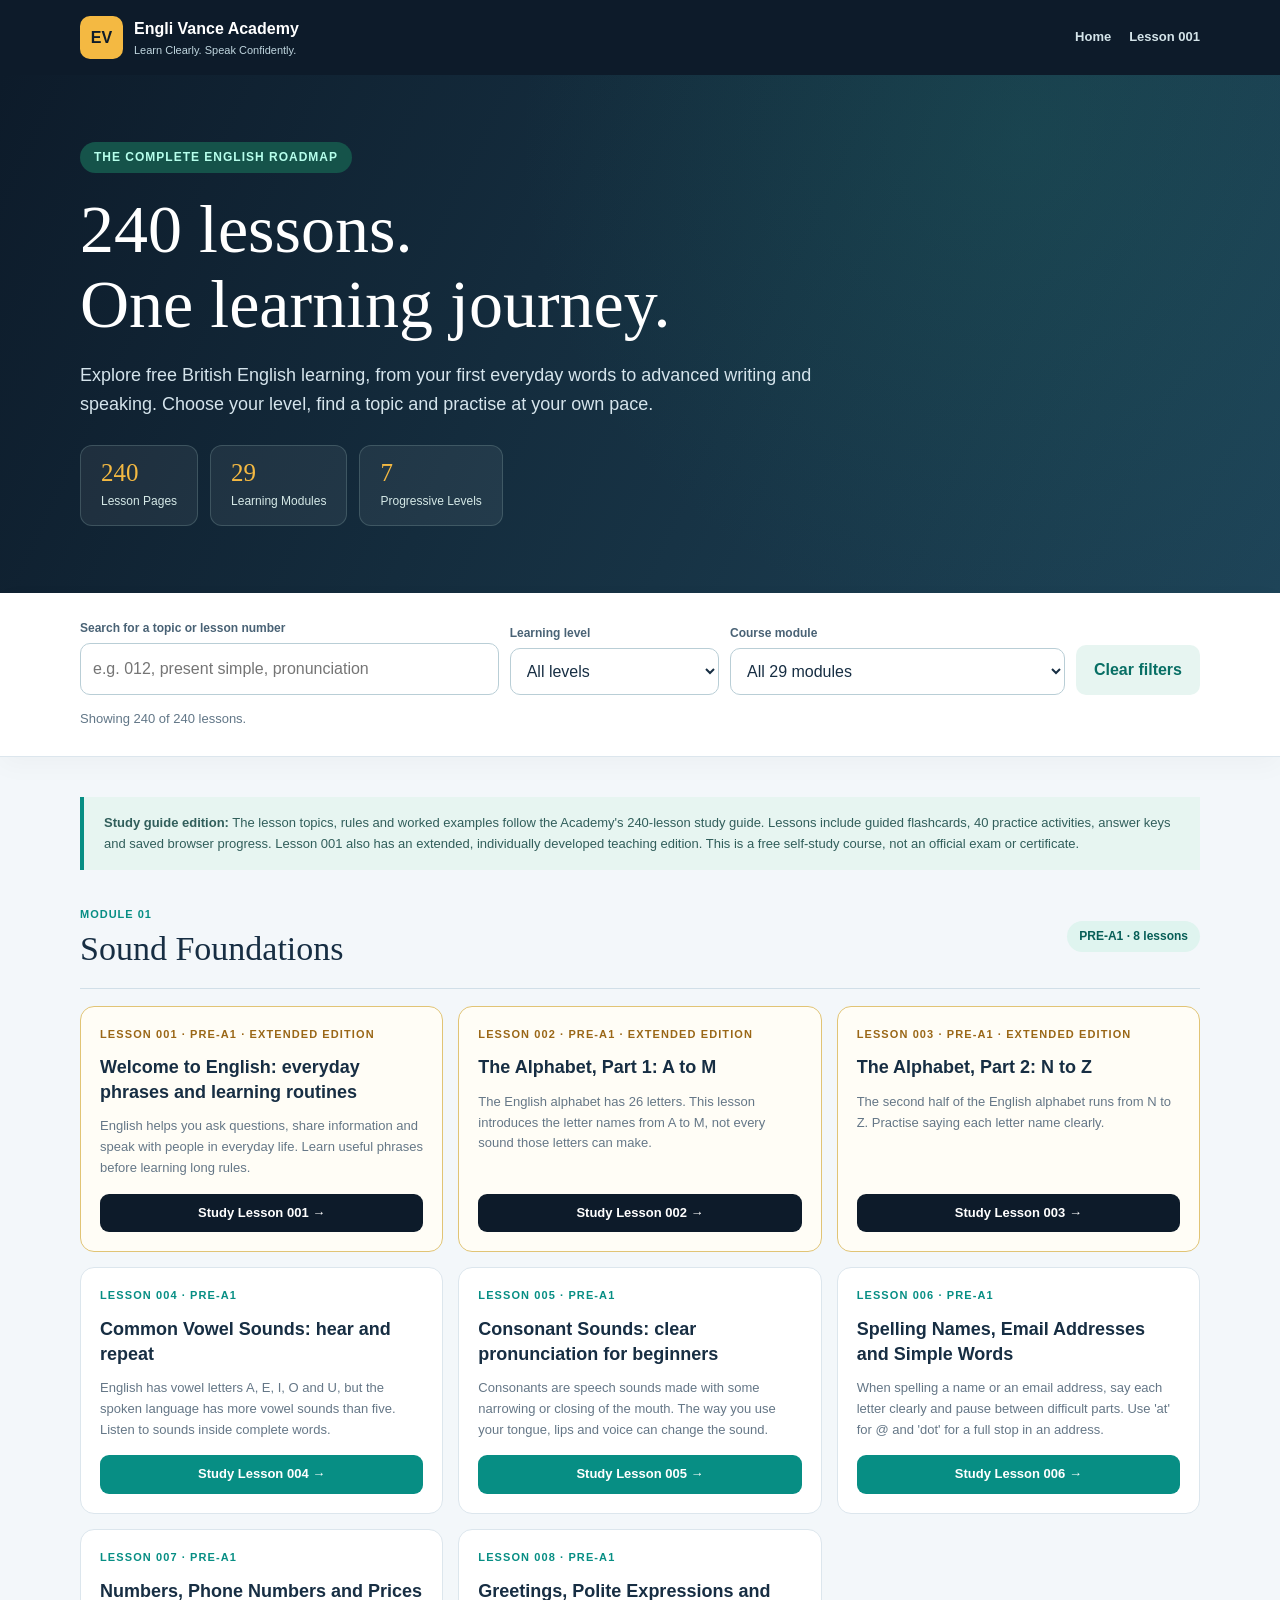
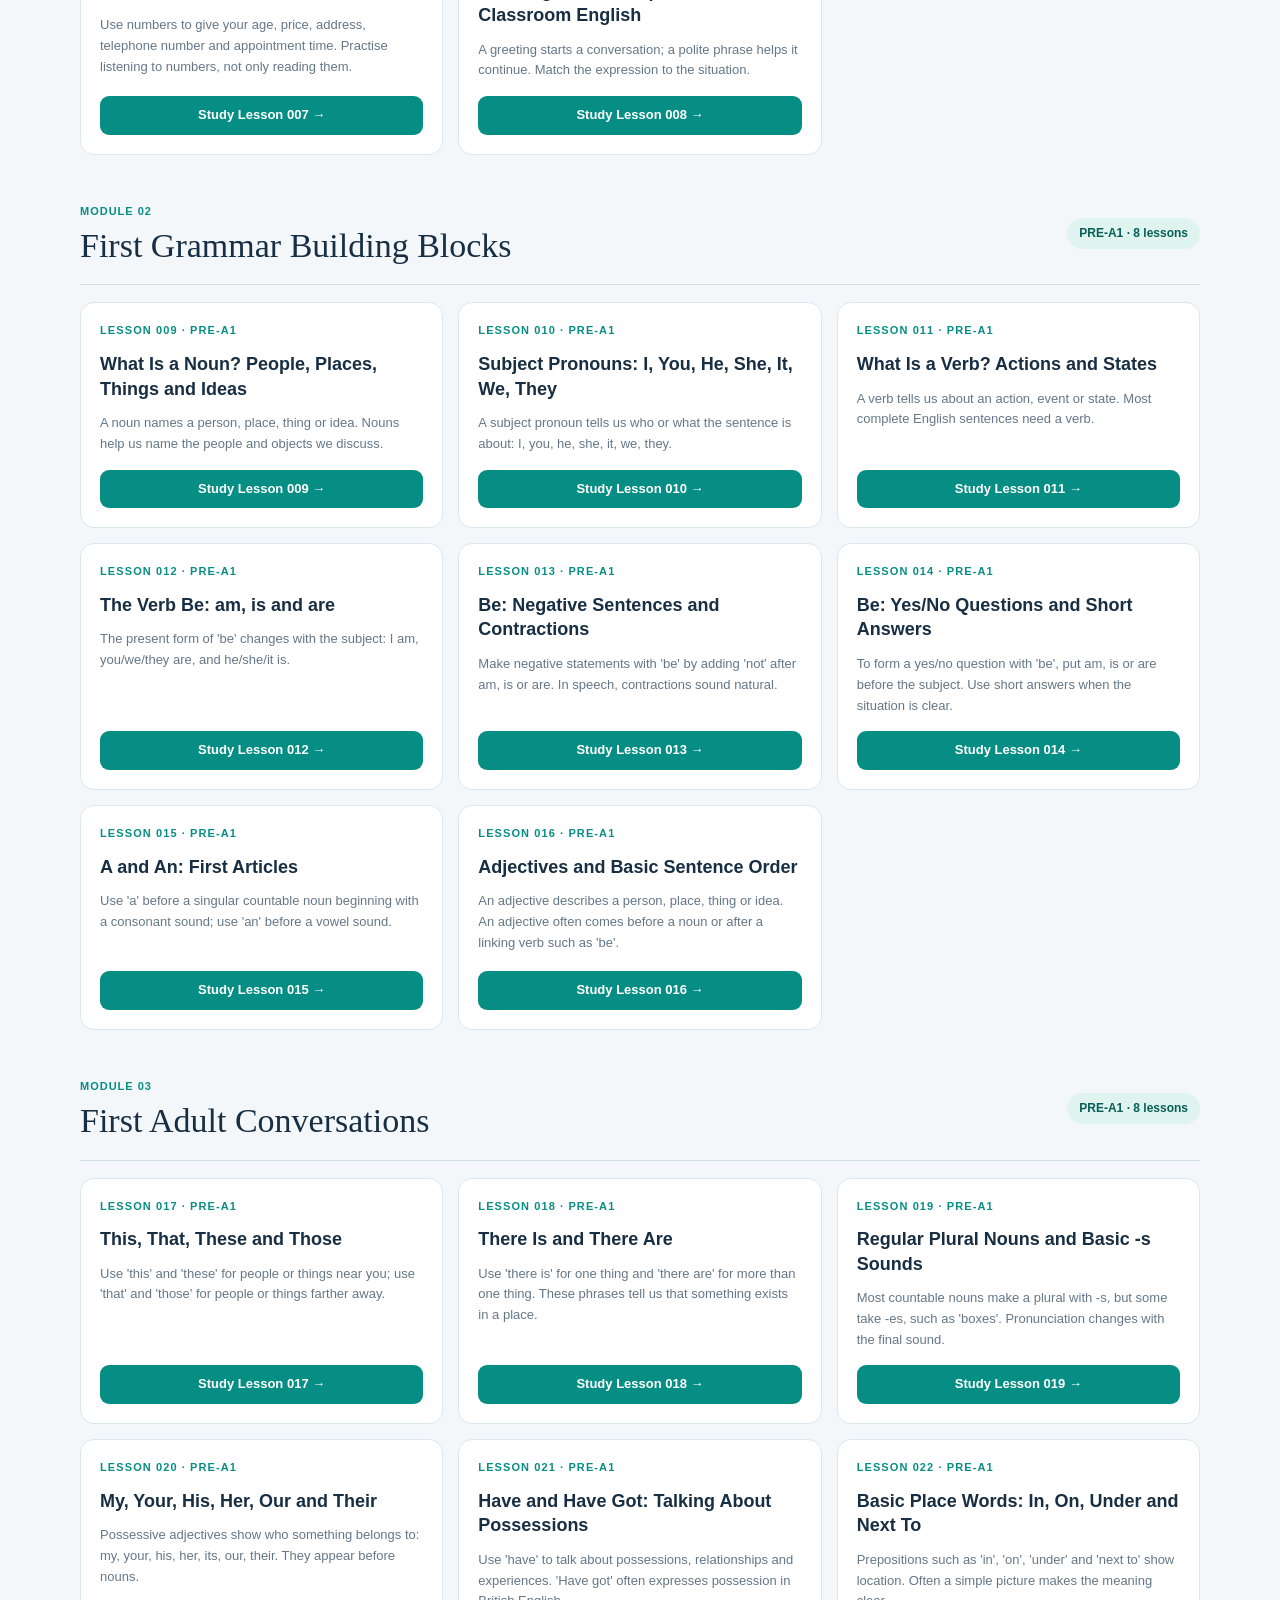
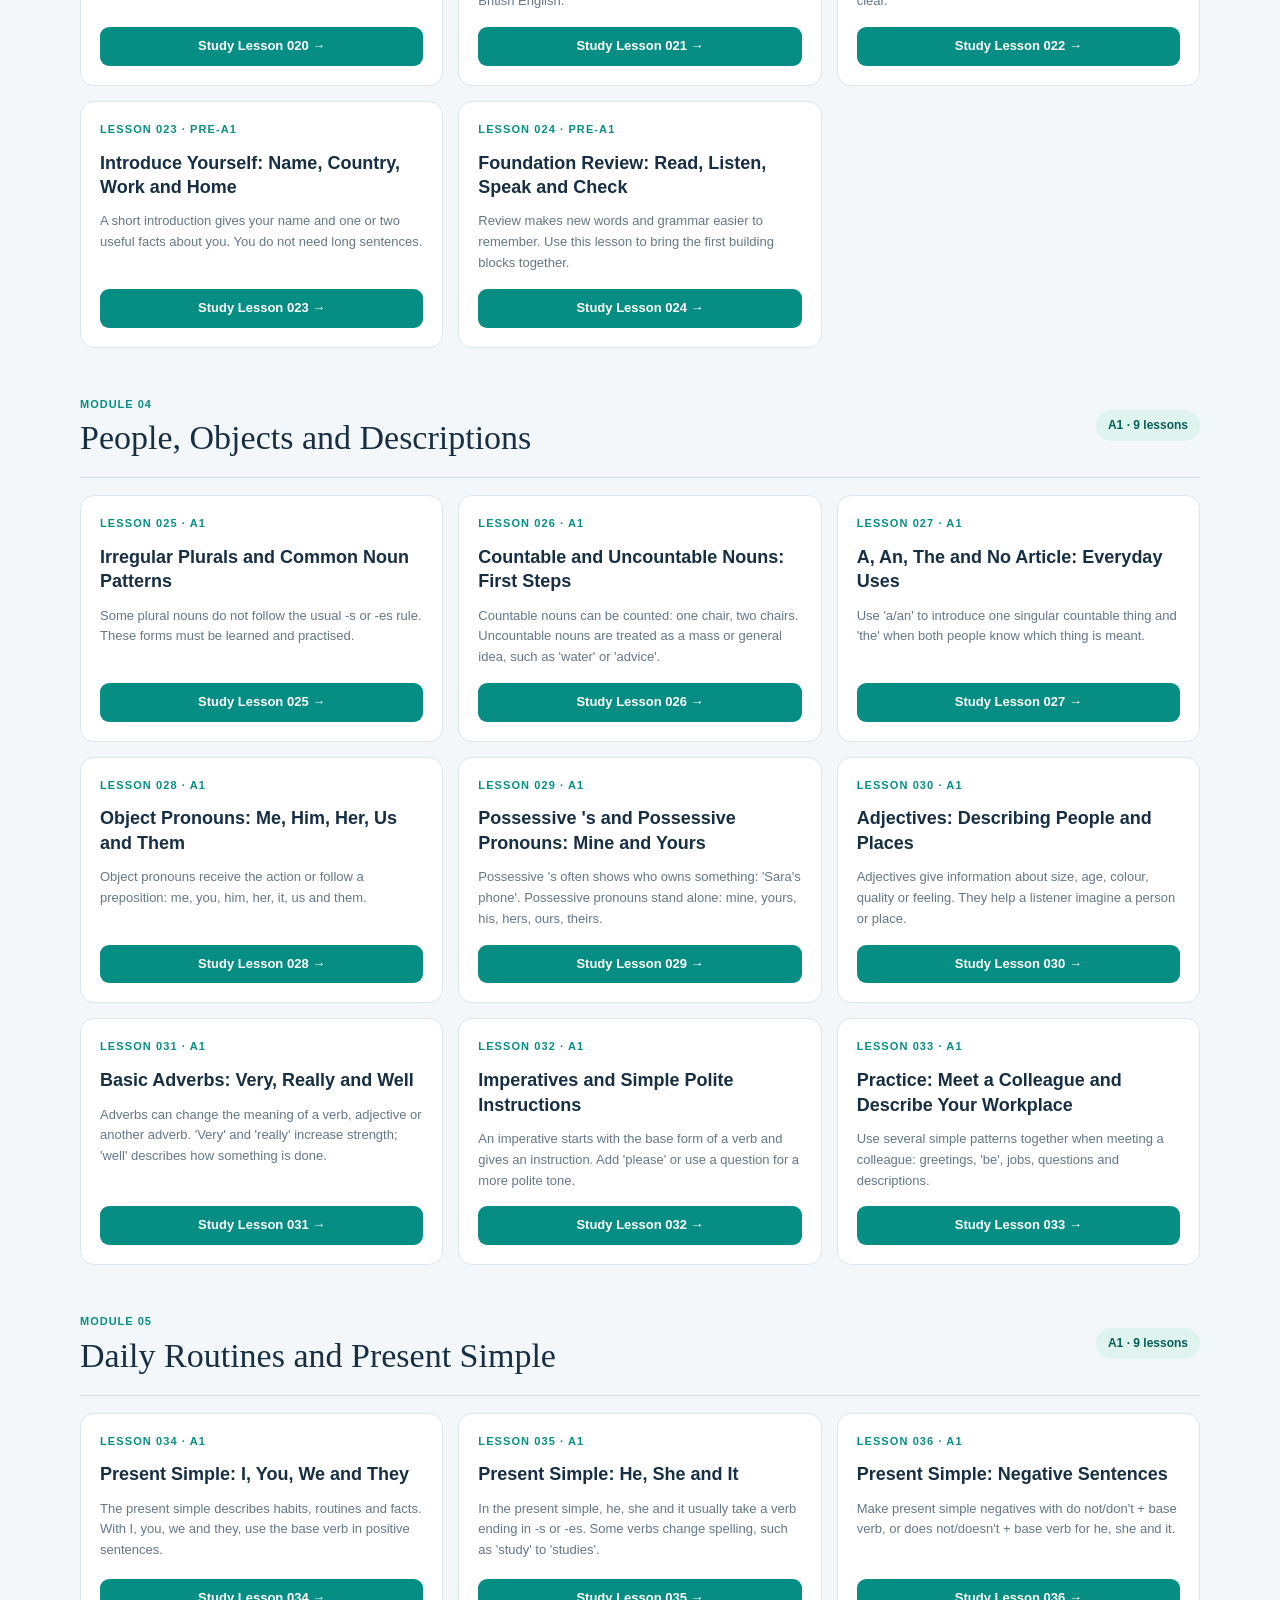
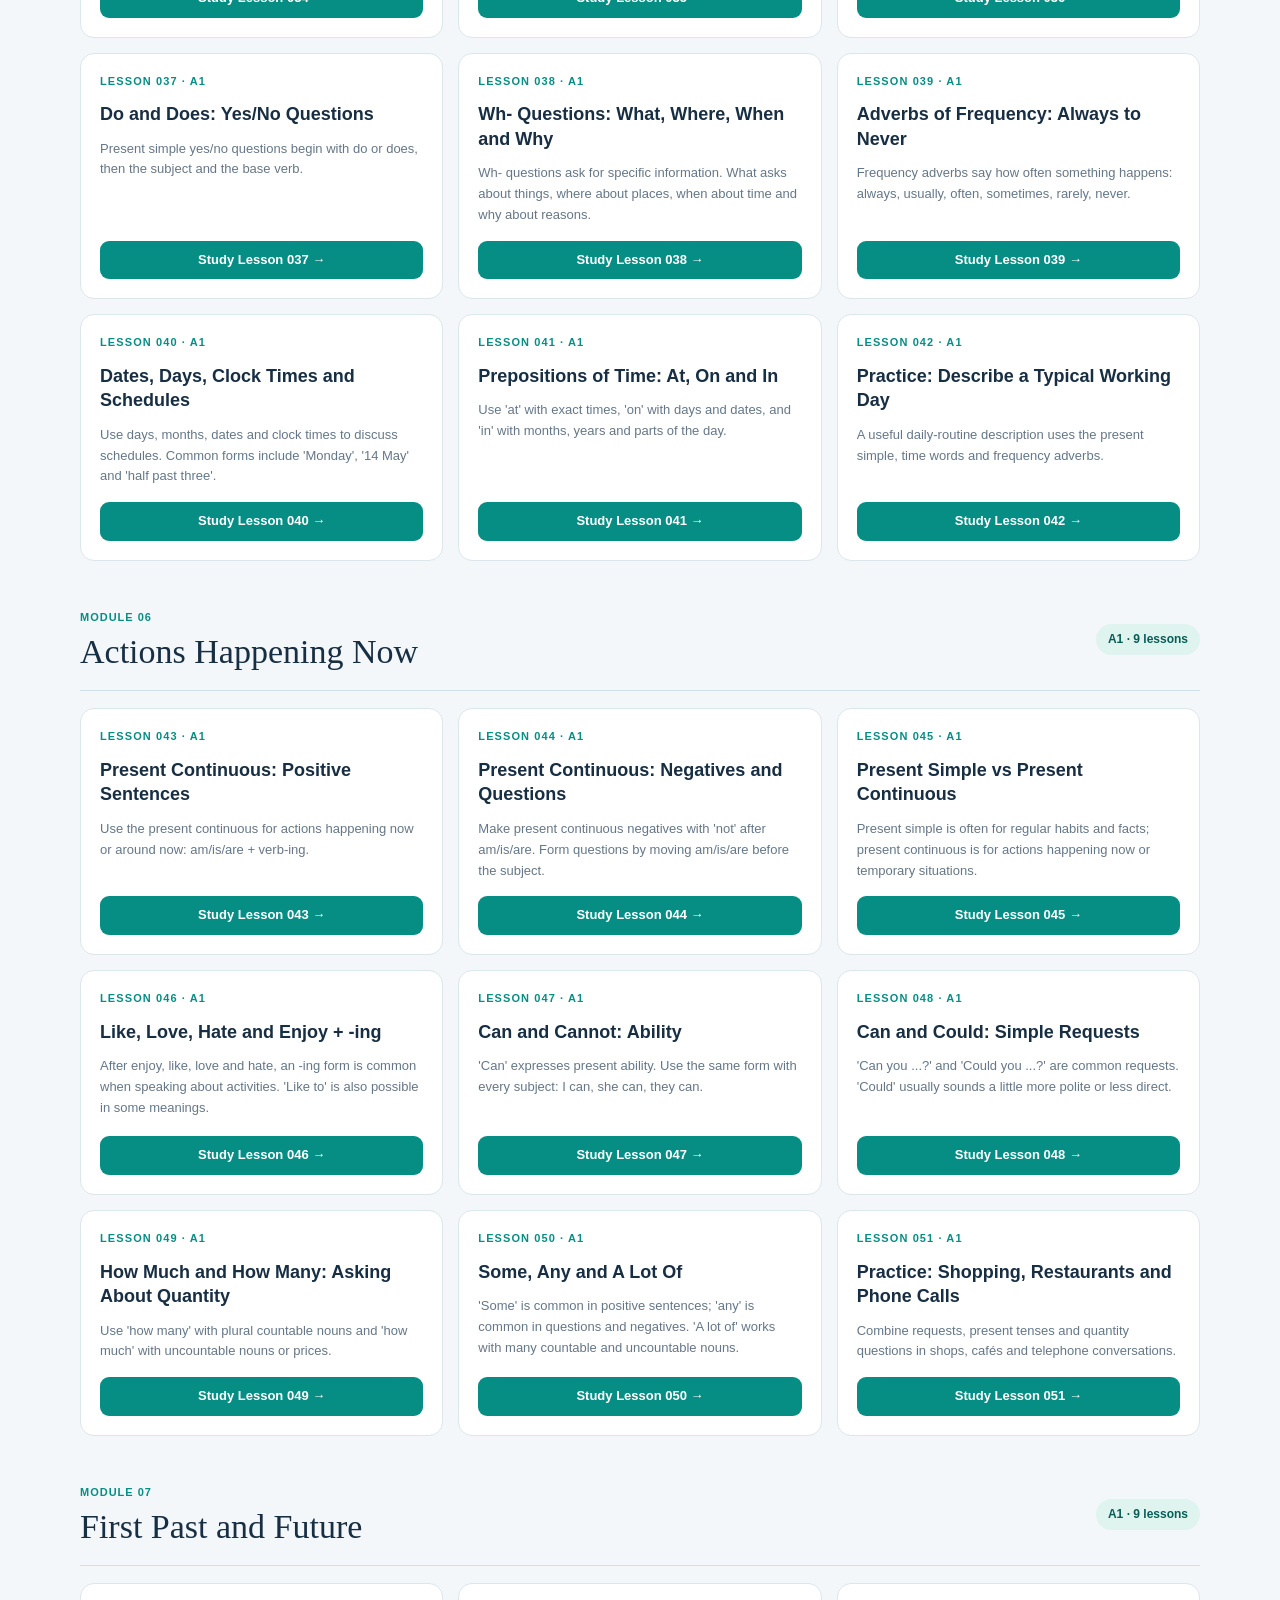
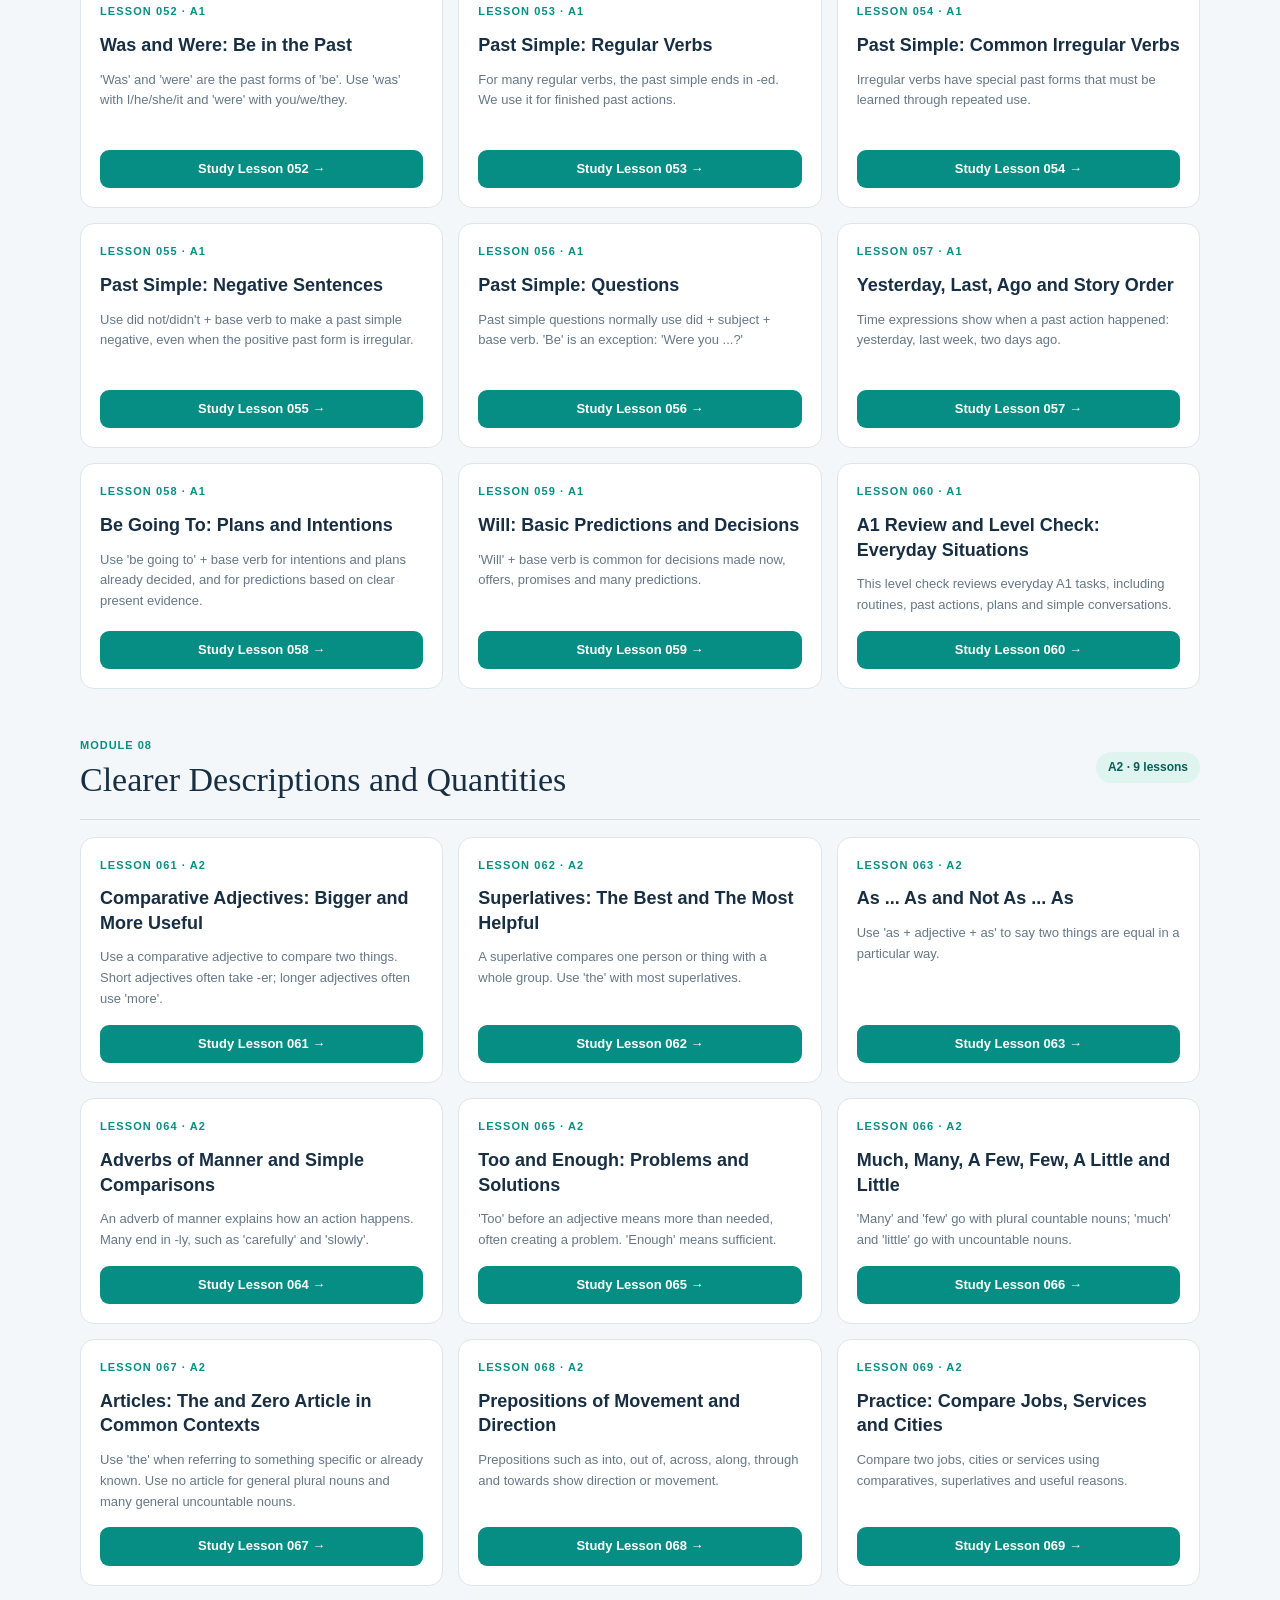
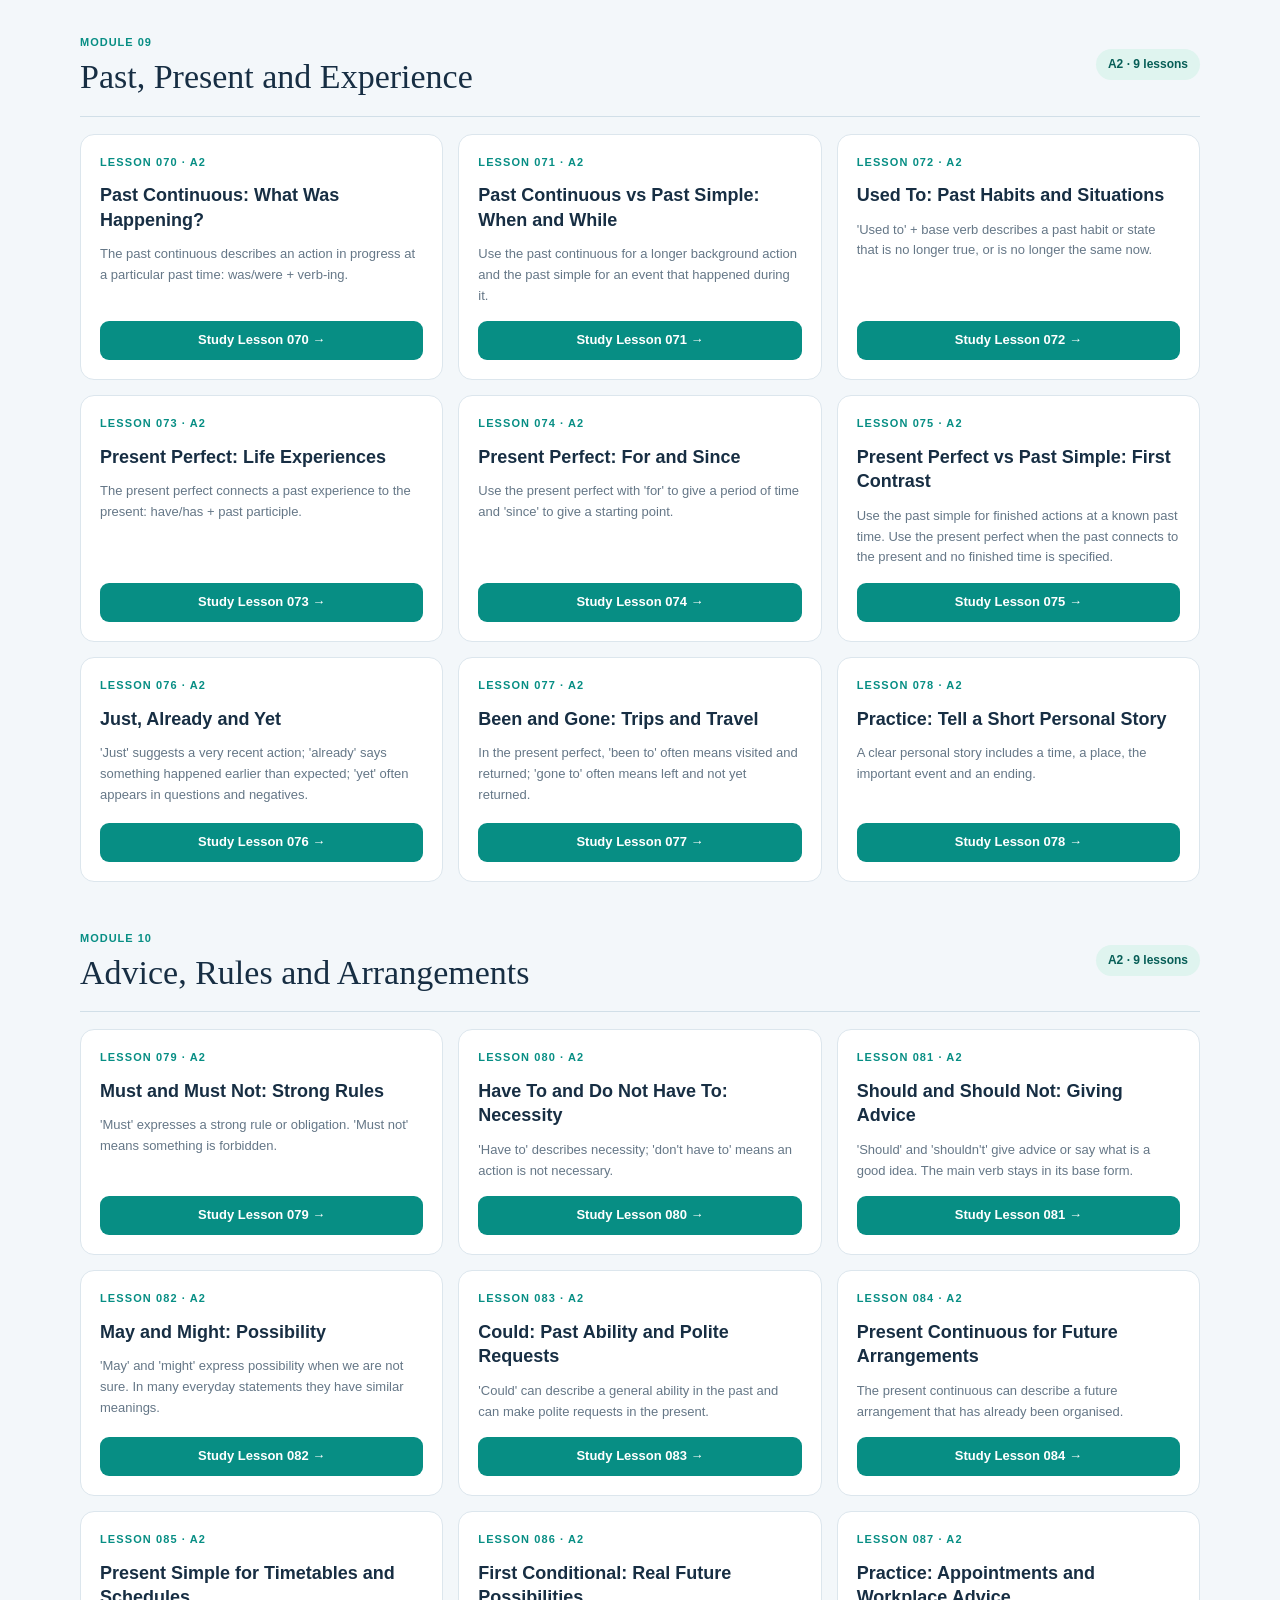
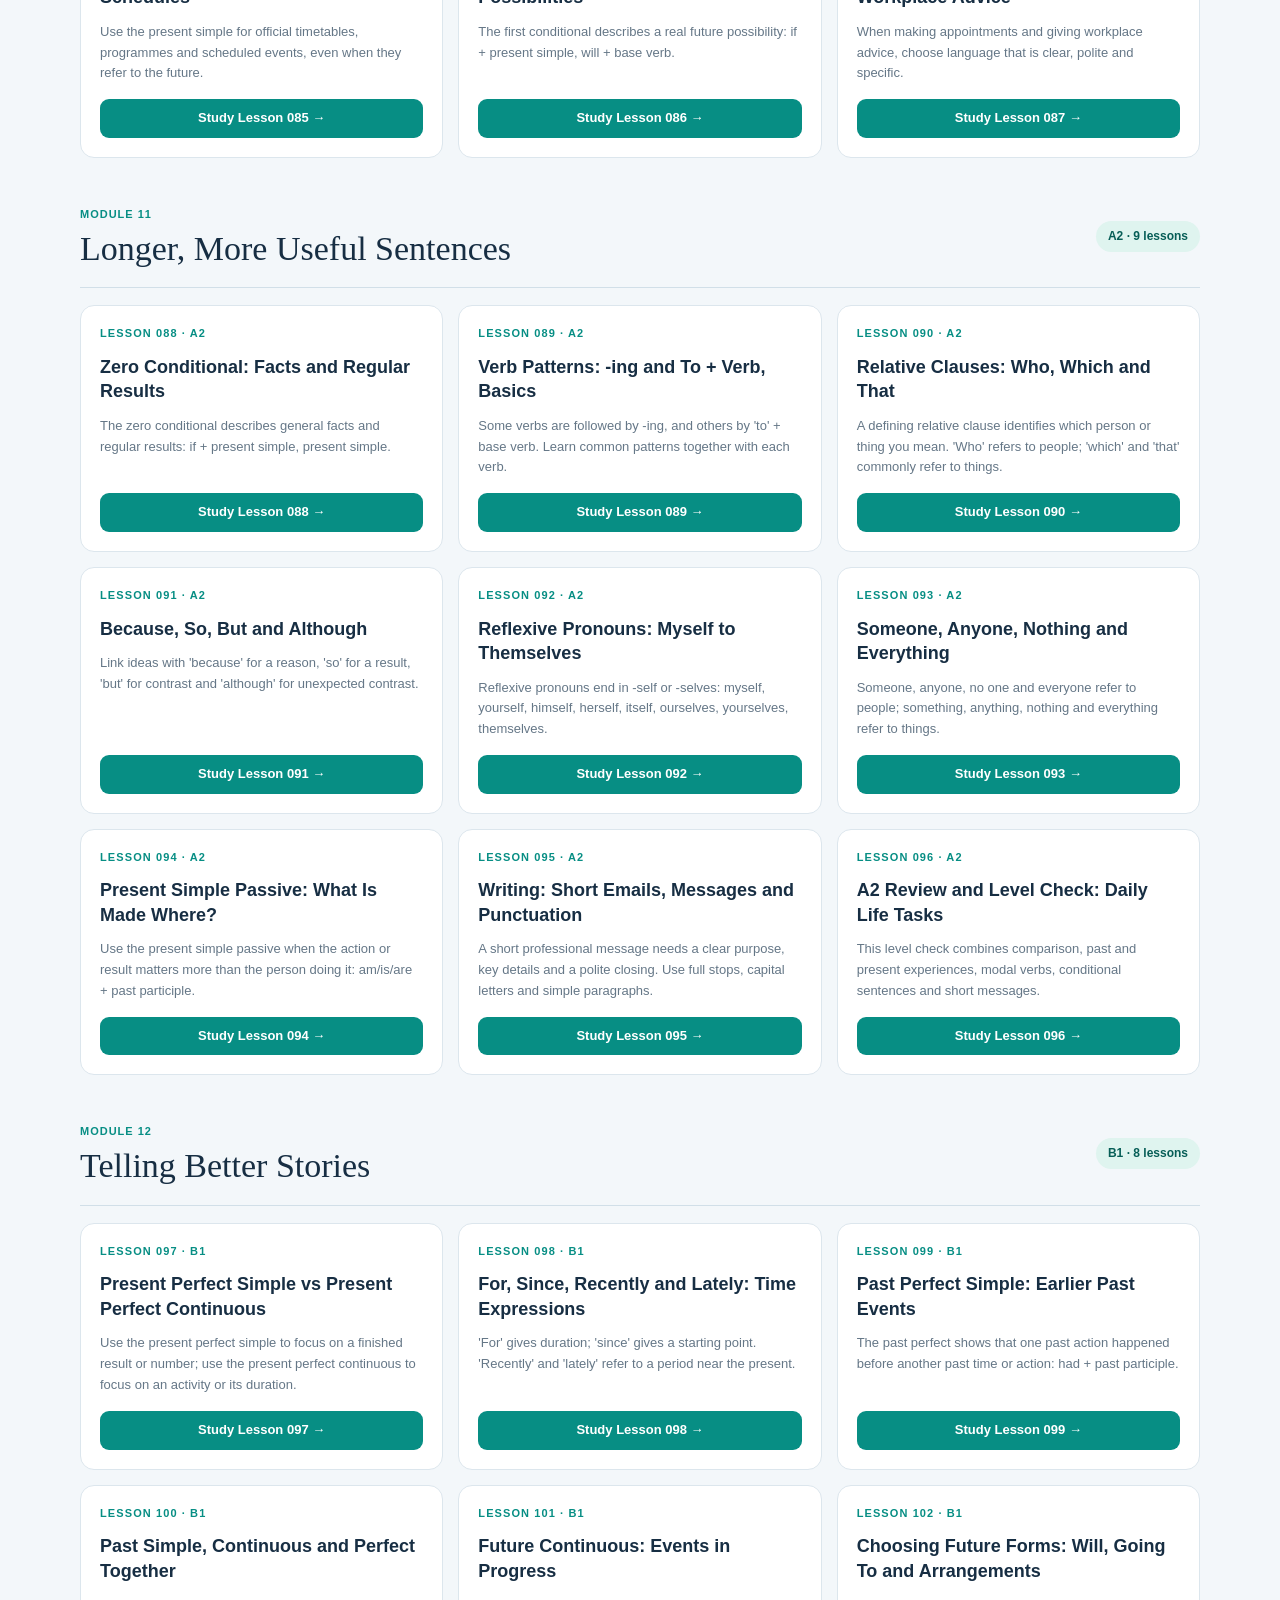
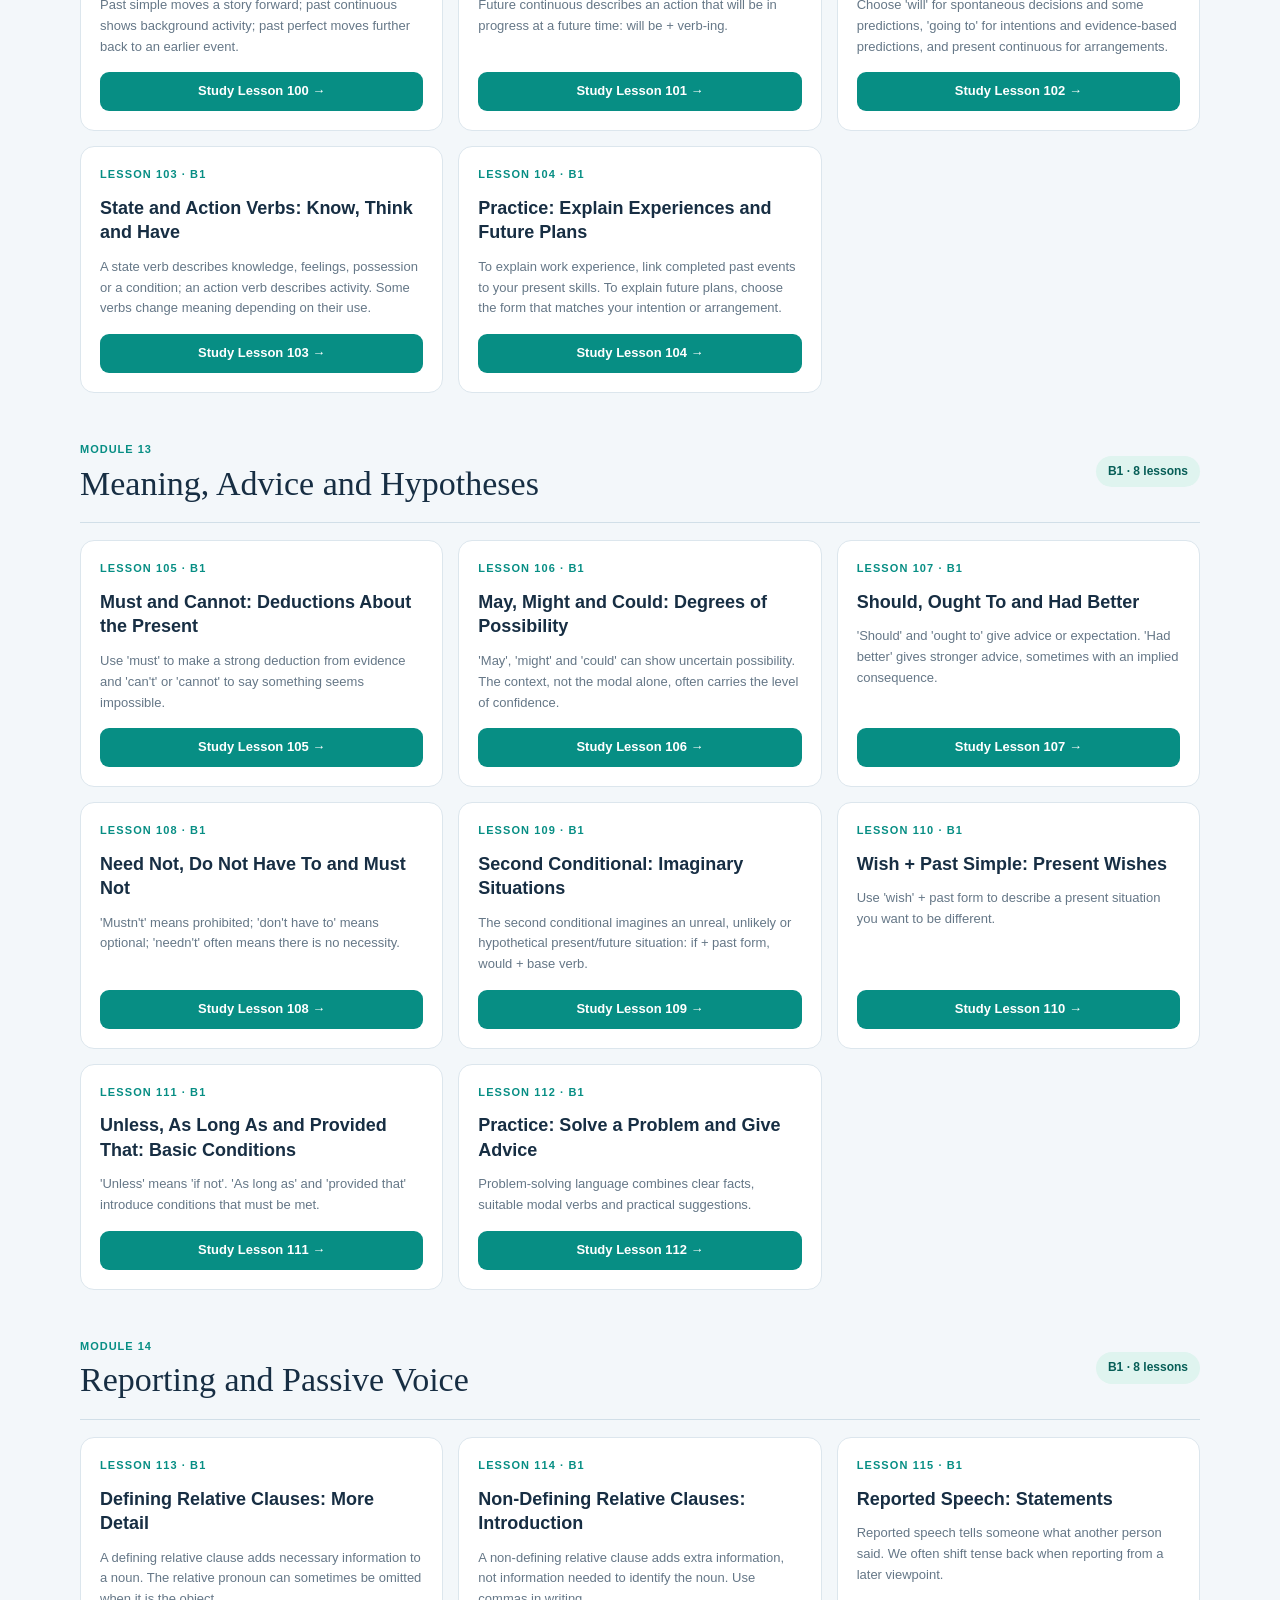
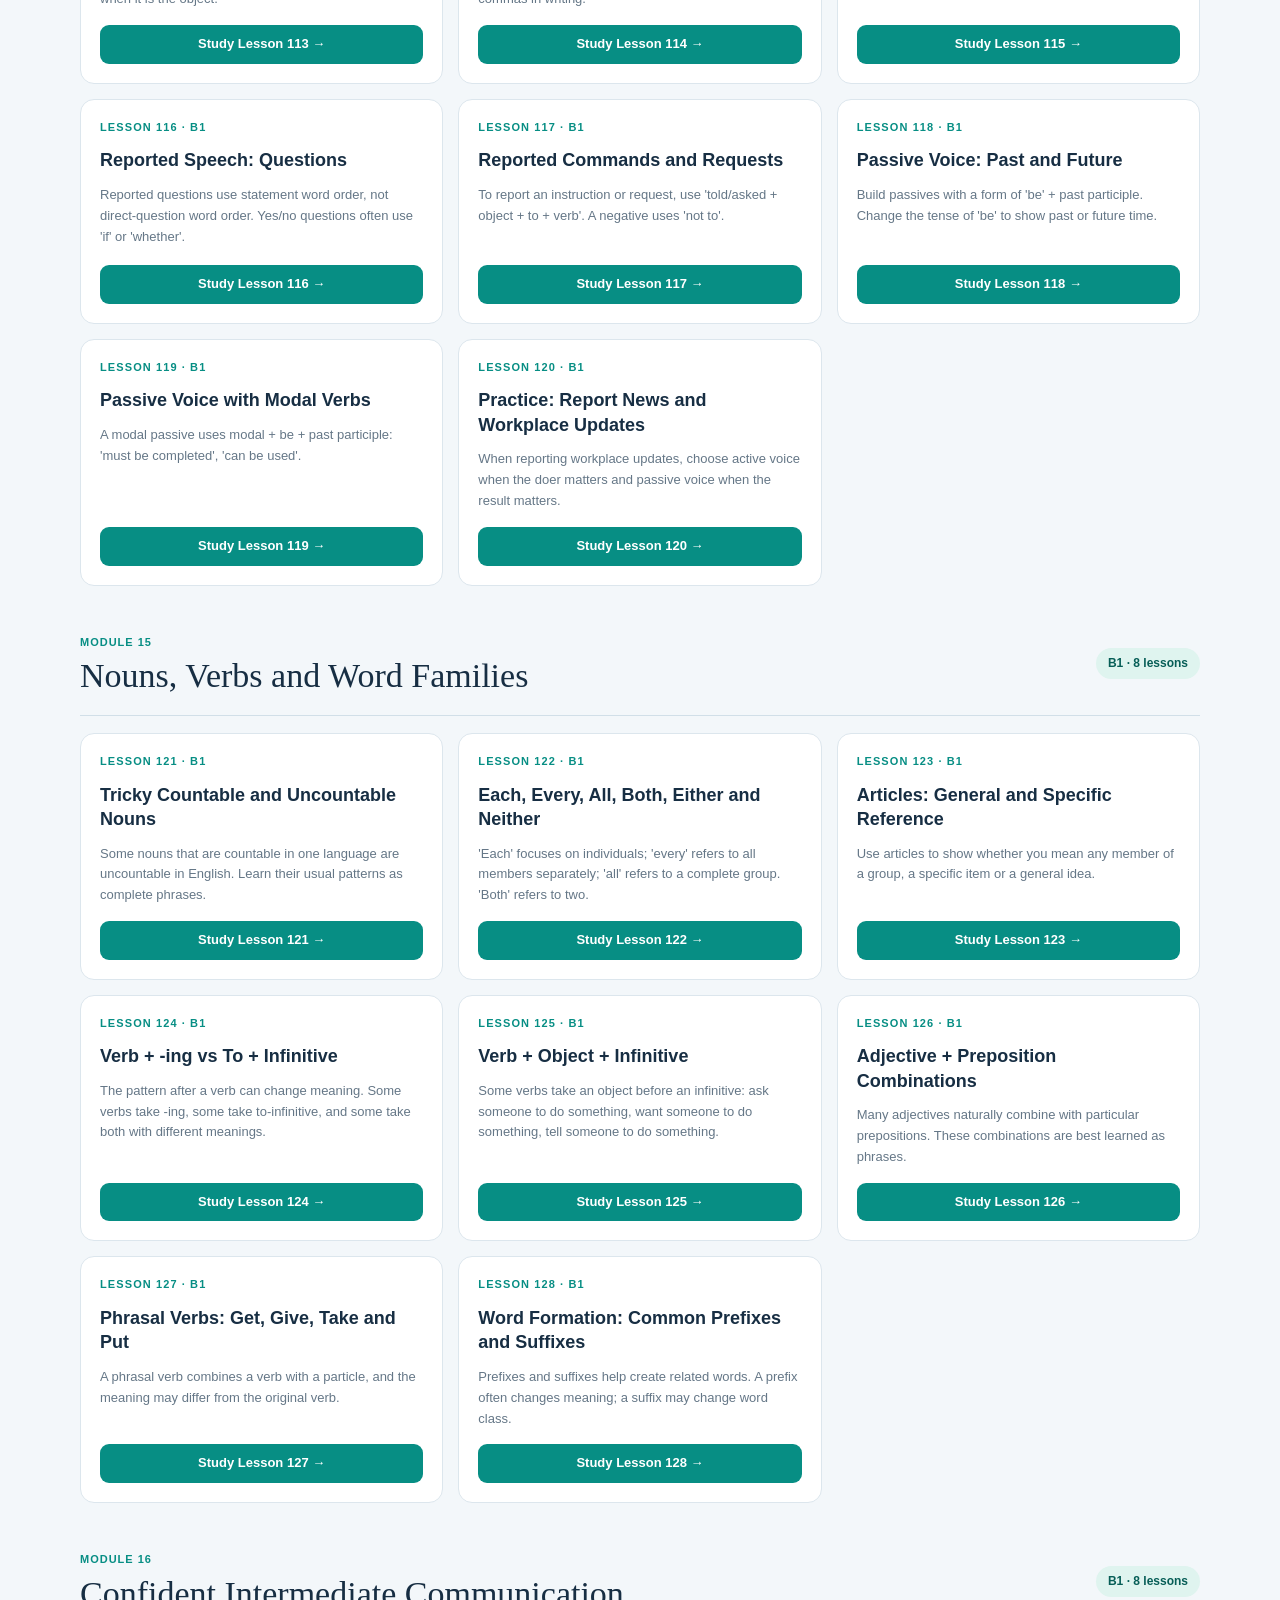
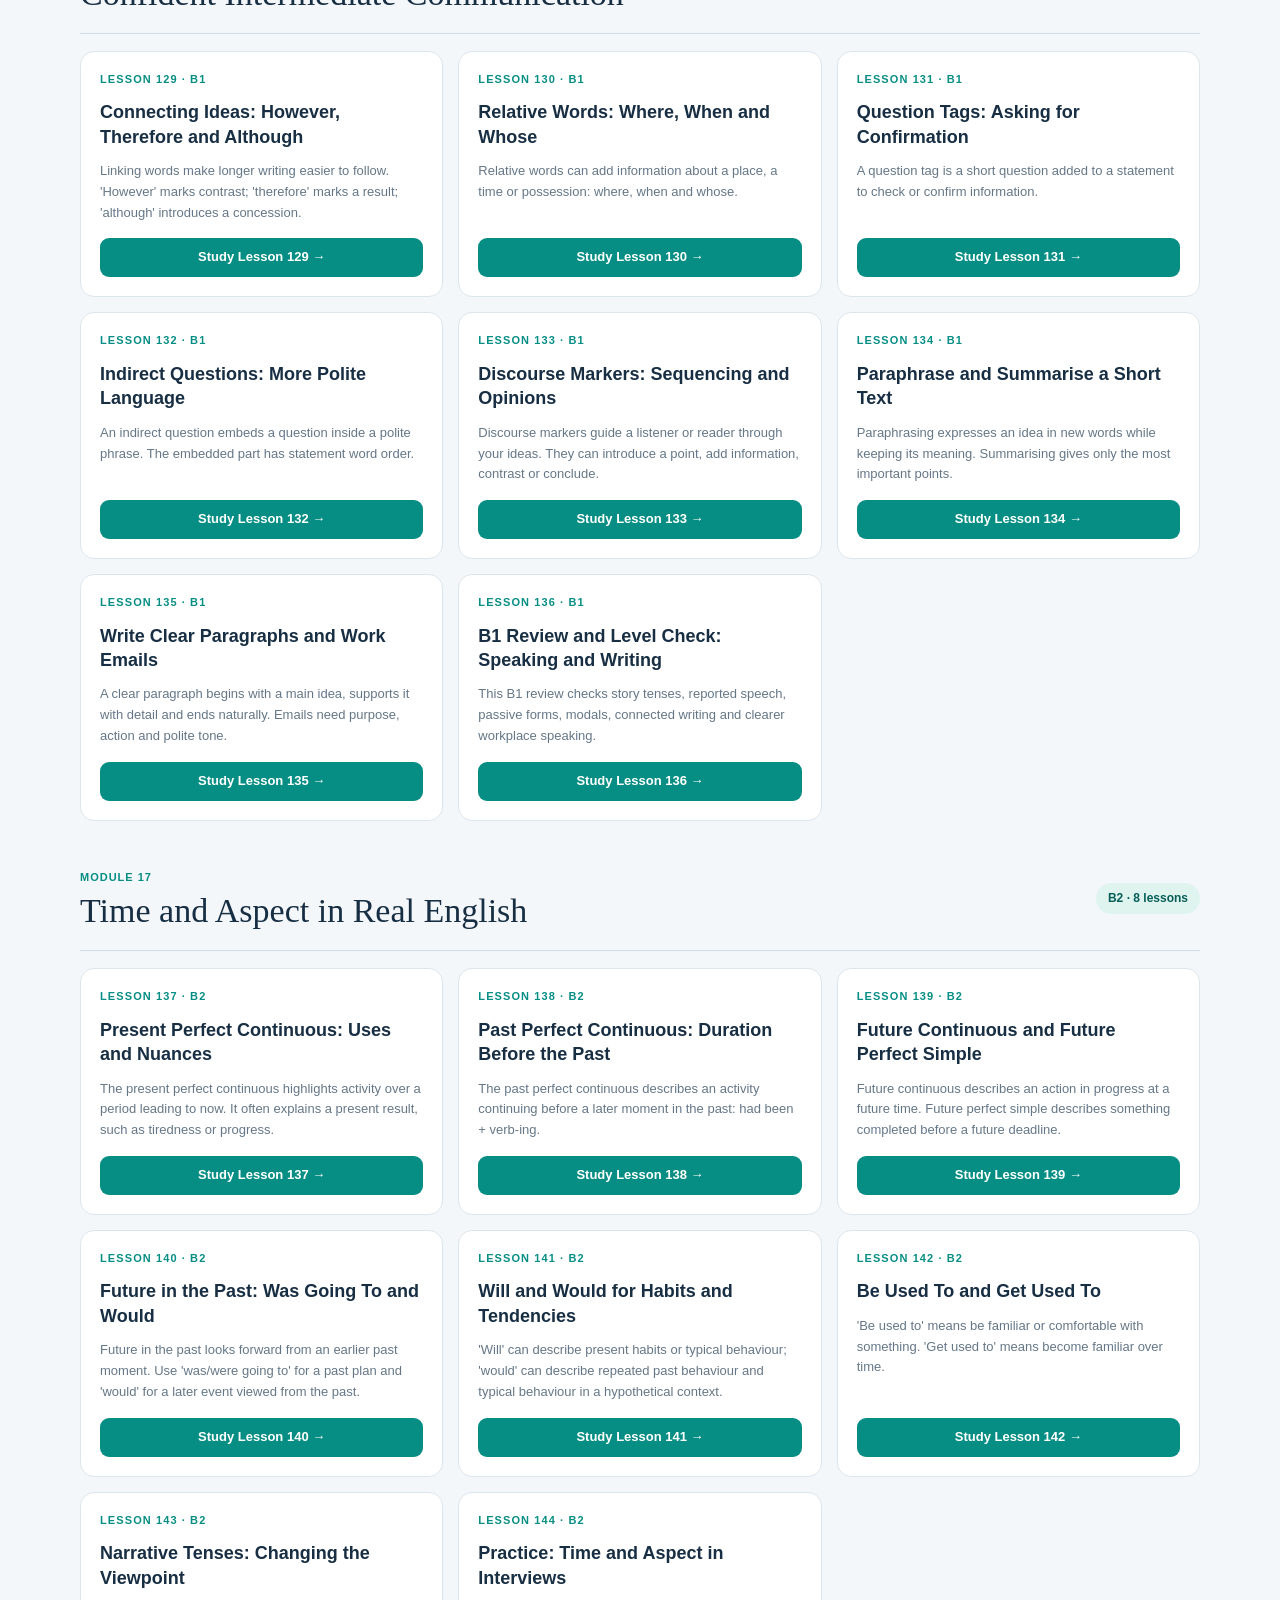
==== catalog.html @ b58167ad "Highlight extended alphabet lessons in the course catalogue" ====
<!DOCTYPE html>
<html lang="en">
<head>
<meta charset="UTF-8"><meta name="viewport" content="width=device-width, initial-scale=1">
<meta name="description" content="Explore all 240 free Engli Vance Academy British English lessons. Search 29 modules from Pre-A1 to C2-oriented study.">
<title>All 240 English Lessons | Engli Vance Academy</title>
<style>
:root{--navy:#0d1b2a;--teal:#078e84;--gold:#f4b942;--ink:#172e43;--muted:#657787;--line:#dce6ed;--bg:#f3f7fa}
*{box-sizing:border-box}html{scroll-behavior:smooth}body{margin:0;background:var(--bg);color:var(--ink);font:16px/1.6 Arial,Helvetica,sans-serif}a{text-decoration:none;color:inherit}button,input,select{font:inherit}button{cursor:pointer}
:focus-visible{outline:3px solid var(--gold);outline-offset:3px}
.wrap{width:min(1120px,calc(100% - 32px));margin:auto}
header{background:var(--navy);color:white}.topbar{display:flex;align-items:center;justify-content:space-between;gap:15px;flex-wrap:wrap;padding:16px 0}.brand{display:flex;align-items:center;gap:11px;font-weight:bold}.logo{background:var(--gold);color:var(--navy);border-radius:10px;display:grid;place-items:center;font-weight:900;height:43px;width:43px}.brand small{font-size:11px;color:#c0d6df;display:block;font-weight:400}.nav{display:flex;gap:18px;font-size:13px;color:#d4e4e9;font-weight:bold}
.hero{background:radial-gradient(circle at 80% 12%,#1d776733,transparent 45%),linear-gradient(115deg,#0d1b2a,#1e4458);color:white;padding:67px 0}.pill{display:inline-block;border-radius:30px;padding:6px 14px;background:#15534a;color:#b6ffec;font-size:12px;font-weight:900;letter-spacing:1px}.hero h1{font:clamp(42px,6vw,68px)/1.1 Georgia,serif;max-width:850px;margin:19px 0}.hero p{color:#d5e4ec;max-width:790px;font-size:18px}.stats{display:flex;flex-wrap:wrap;gap:12px;margin-top:26px}.stat{padding:13px 20px;border:1px solid #78969a55;border-radius:12px;background:#ffffff10}.stat strong{display:block;font:25px Georgia,serif;color:var(--gold)}.stat small{font-size:12px;color:#d5e9e7}
.controls{background:white;border-bottom:1px solid var(--line);padding:26px 0;position:sticky;top:0;z-index:10;box-shadow:0 8px 25px #0d1b2a08}.search-grid{display:grid;grid-template-columns:2fr 1fr 1.6fr auto;gap:11px;align-items:end}.control label{display:block;color:#496275;font-size:12px;font-weight:bold;margin-bottom:5px}.control input,.control select{width:100%;border:1px solid #b9ced6;border-radius:10px;padding:12px;background:white;min-height:47px;color:var(--ink)}.reset{border:0;background:#e7f5f1;color:#086f65;font-weight:800;border-radius:10px;padding:12px 18px;min-height:47px}.count{font-size:13px;color:#617687;margin:14px 0 0}
main{padding:40px 0 80px}.module{margin:22px 0 42px}.module-header{display:flex;flex-wrap:wrap;justify-content:space-between;align-items:center;gap:15px;margin-bottom:17px;border-bottom:1px solid #d1dfe8;padding-bottom:15px}.module h2{font:clamp(25px,3vw,34px)/1.2 Georgia,serif;margin:3px 0}.module small{color:var(--teal);letter-spacing:1px;font-size:11px;font-weight:900}.level-badge{background:#dff4ef;color:#075e57;font-size:12px;font-weight:900;padding:6px 12px;border-radius:25px}.grid{display:grid;grid-template-columns:repeat(3,minmax(0,1fr));gap:15px}.card{background:white;border:1px solid var(--line);border-radius:14px;padding:19px;display:flex;flex-direction:column;min-height:225px;transition:transform .15s,box-shadow .15s}.card:hover{transform:translateY(-3px);box-shadow:0 12px 24px #18324b16}.card .number{font-size:11px;color:var(--teal);font-weight:900;letter-spacing:1.1px}.card h3{font-size:18px;line-height:1.36;margin:12px 0}.card p{color:var(--muted);font-size:13px;margin:0 0 15px;flex-grow:1}.card a{color:white;background:var(--teal);padding:9px 14px;border-radius:9px;font-size:13px;font-weight:bold;text-align:center;display:inline-block}.card.featured{border-color:#e1c475;background:#fffdf6}.card.featured .number{color:#9a6717}.card.featured a{background:#0d1b2a}.empty{padding:60px 20px;text-align:center;color:#6e8190;background:white;border-radius:12px}.info{border-left:4px solid var(--teal);background:#e7f5f1;padding:16px 20px;margin-bottom:30px;font-size:13px;color:#315e5b}
footer{background:var(--navy);text-align:center;color:#bdd0d9;padding:32px 18px;font-size:13px}footer strong{color:white;font-size:19px}
@media(max-width:950px){.grid{grid-template-columns:repeat(2,minmax(0,1fr))}.search-grid{grid-template-columns:1fr 1fr}.control.search{grid-column:span 2}}@media(max-width:620px){.grid,.search-grid{grid-template-columns:1fr}.control.search{grid-column:span 1}.controls{position:static}.hero{padding:45px 0}.hero h1{font-size:41px}.nav{gap:11px}.card{min-height:0}.stats{gap:8px}.stat{flex:1;min-width:100px;padding:10px 14px}}
</style>
</head>
<body>
<header><div class="wrap topbar"><a href="index.html" class="brand"><span class="logo">EV</span><span>Engli Vance Academy<small>Learn Clearly. Speak Confidently.</small></span></a><nav class="nav"><a href="index.html">Home</a><a href="lesson.html">Lesson 001</a></nav></div></header>
<section class="hero"><div class="wrap"><span class="pill">THE COMPLETE ENGLISH ROADMAP</span><h1>240 lessons.<br>One learning journey.</h1><p>Explore free British English learning, from your first everyday words to advanced writing and speaking. Choose your level, find a topic and practise at your own pace.</p><div class="stats"><div class="stat"><strong>240</strong><small>Lesson Pages</small></div><div class="stat"><strong>29</strong><small>Learning Modules</small></div><div class="stat"><strong>7</strong><small>Progressive Levels</small></div></div></div></section>
<div class="controls"><div class="wrap"><div class="search-grid"><div class="control search"><label for="search">Search for a topic or lesson number</label><input id="search" type="search" placeholder="e.g. 012, present simple, pronunciation"></div><div class="control"><label for="level">Learning level</label><select id="level"><option value="">All levels</option><option>PRE-A1</option><option>A1</option><option>A2</option><option>B1</option><option>B2</option><option>C1</option><option>C2</option></select></div><div class="control"><label for="module">Course module</label><select id="module"><option value="">All 29 modules</option></select></div><button class="reset" id="reset" type="button">Clear filters</button></div><p class="count" id="result-count" role="status" aria-live="polite">Showing 240 lessons.</p></div></div>
<main><div class="wrap"><div class="info"><strong>Study guide edition:</strong> The lesson topics, rules and worked examples follow the Academy's 240-lesson study guide. Lessons include guided flashcards, 40 practice activities, answer keys and saved browser progress. Lesson 001 also has an extended, individually developed teaching edition. This is a free self-study course, not an official exam or certificate.</div><div id="modules"></div></div></main>
<footer><strong>Engli Vance Academy</strong><p>Learn Clearly. Speak Confidently.</p><p>Free British English learning · © 2026 Engli Vance Academy</p></footer>
<script src="course-data.js"></script>
<script>
(function(){
"use strict";
const db=window.EVA_COURSE_DATA, search=document.getElementById("search"),level=document.getElementById("level"),module=document.getElementById("module"),area=document.getElementById("modules"),counter=document.getElementById("result-count");
function esc(x){return String(x).replace(/[&<>"']/g,function(c){return {"&":"&amp;","<":"&lt;",">":"&gt;",'"':"&quot;","'":"&#39;"}[c]});}
db.modules.forEach(function(m){const opt=document.createElement("option");opt.value=String(m.number);opt.textContent=String(m.number).padStart(2,"0")+" — "+m.title;module.appendChild(opt);});
function display(){
const q=search.value.toLowerCase().trim(),lvl=level.value,mod=module.value;
const results=db.lessons.filter(function(l){return (!lvl||l.level===lvl)&&(!mod||String(l.module)===mod)&&(!q||(l.id+" "+l.title+" "+l.main+" "+l.how).toLowerCase().includes(q));});
counter.textContent="Showing "+results.length+" of "+db.lessons.length+" lessons"+(q||lvl||mod?" for your filters.":".");
if(!results.length){area.innerHTML='<div class="empty"><h2>No matching lessons</h2><p>Try another topic or clear your filters.</p></div>';return;}
area.innerHTML=db.modules.map(function(m){
const items=results.filter(function(l){return l.module===m.number;});if(!items.length)return "";
return '<section class="module"><div class="module-header"><div><small>MODULE '+String(m.number).padStart(2,"0")+'</small><h2>'+esc(m.title)+'</h2></div><span class="level-badge">'+esc(m.level)+' · '+items.length+' lessons</span></div><div class="grid">'+items.map(function(l){
const featured=l.id==="001"||Boolean(l.supplement),url=l.id==="001"?"lesson.html":"study.html?lesson="+l.id;
return '<article class="card'+(featured?" featured":"")+'"><span class="number">LESSON '+esc(l.id)+' · '+esc(l.level)+(featured?" · EXTENDED EDITION":"")+'</span><h3>'+esc(l.title)+'</h3><p>'+esc(l.main)+'</p><a href="'+url+'">Study Lesson '+esc(l.id)+' →</a></article>';
}).join("")+'</div></section>';
}).join("");
}
[search,level,module].forEach(function(x){x.addEventListener("input",display);x.addEventListener("change",display);});
document.getElementById("reset").addEventListener("click",function(){search.value="";level.value="";module.value="";display();});
display();
})();
</script>
</body></html>
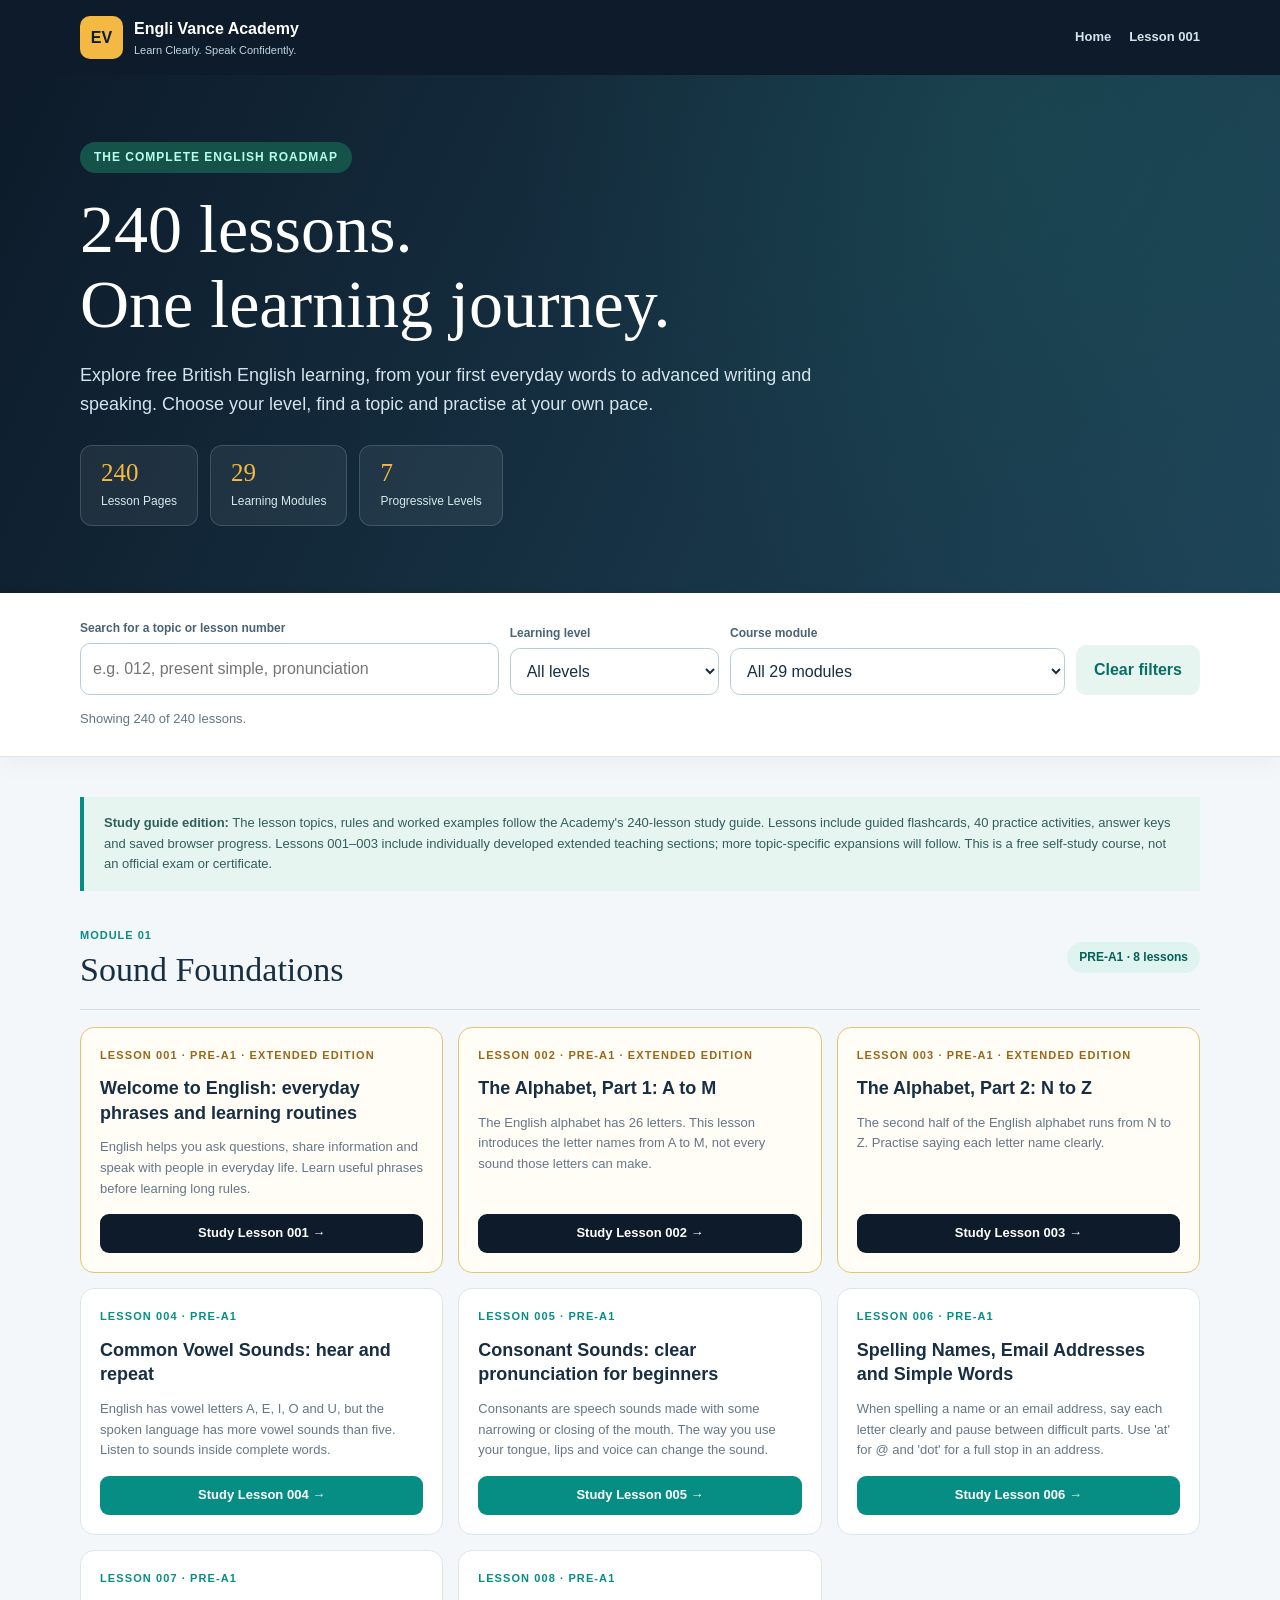
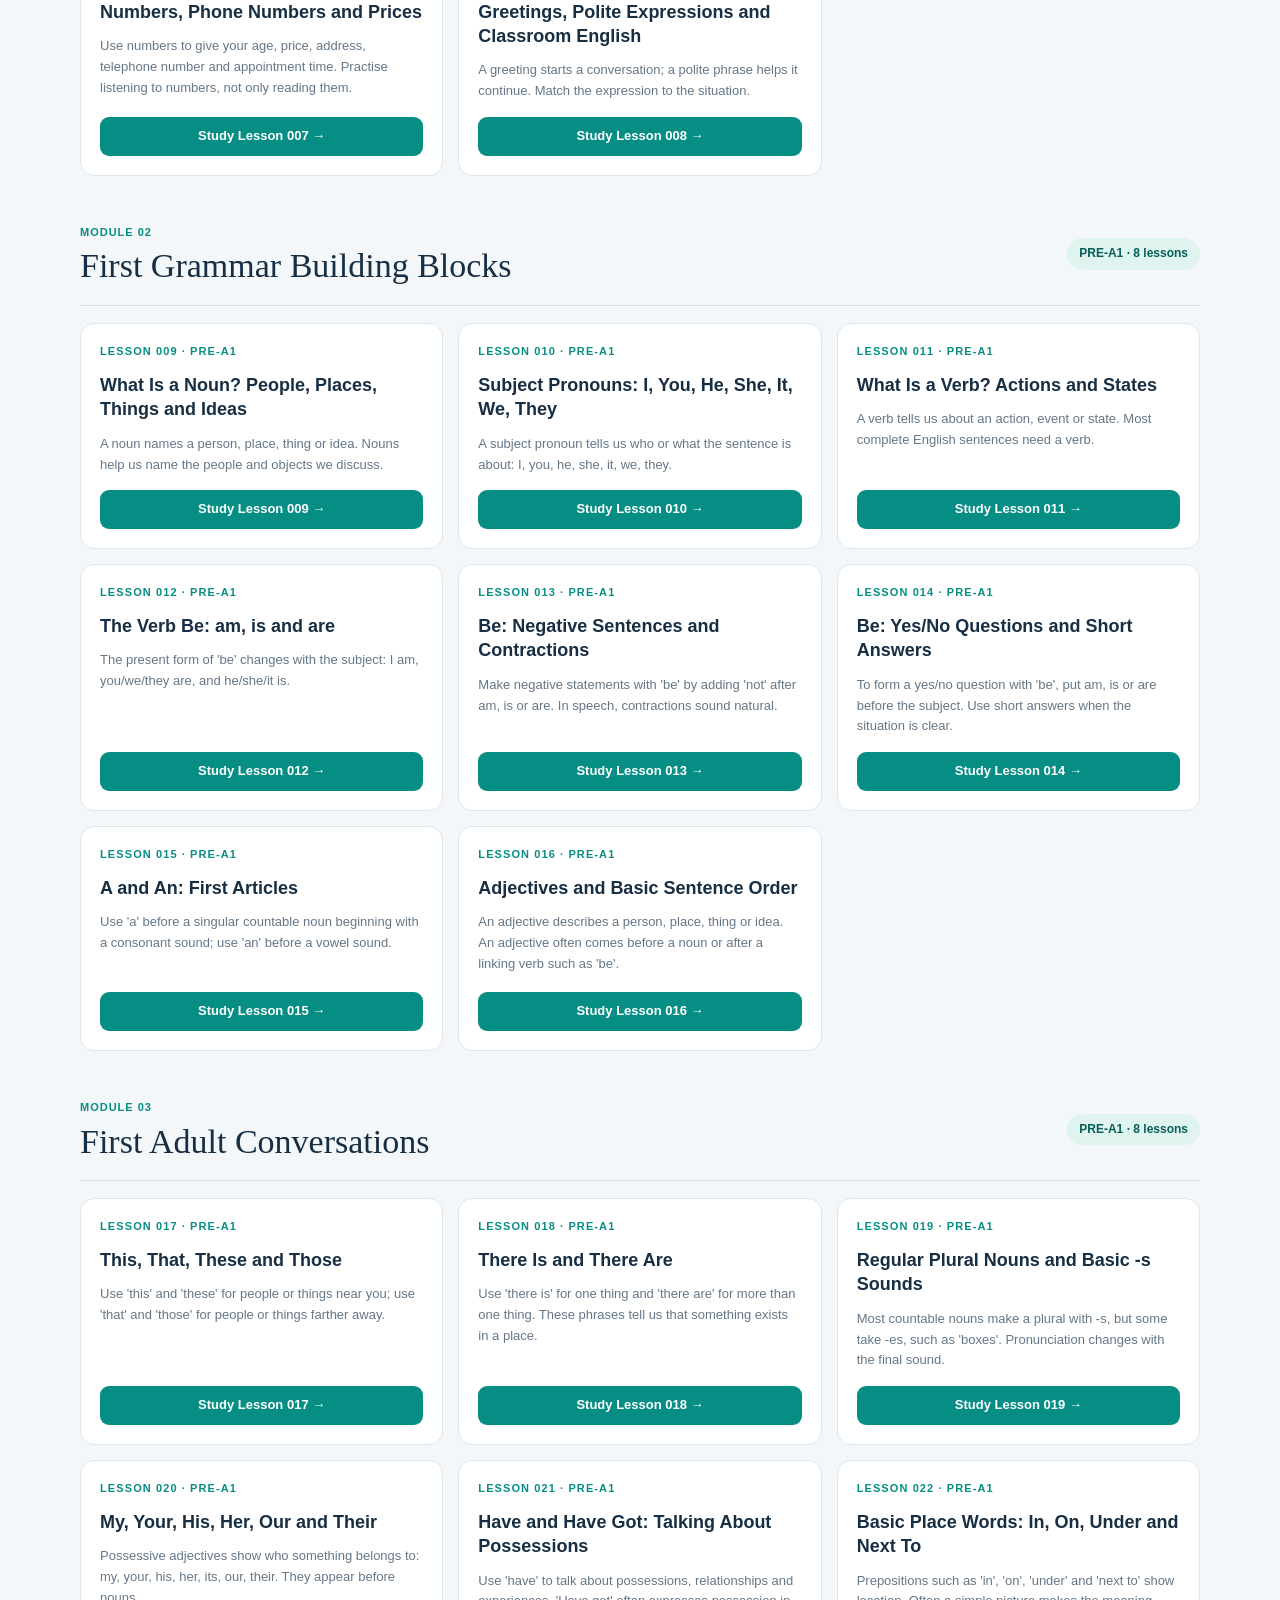
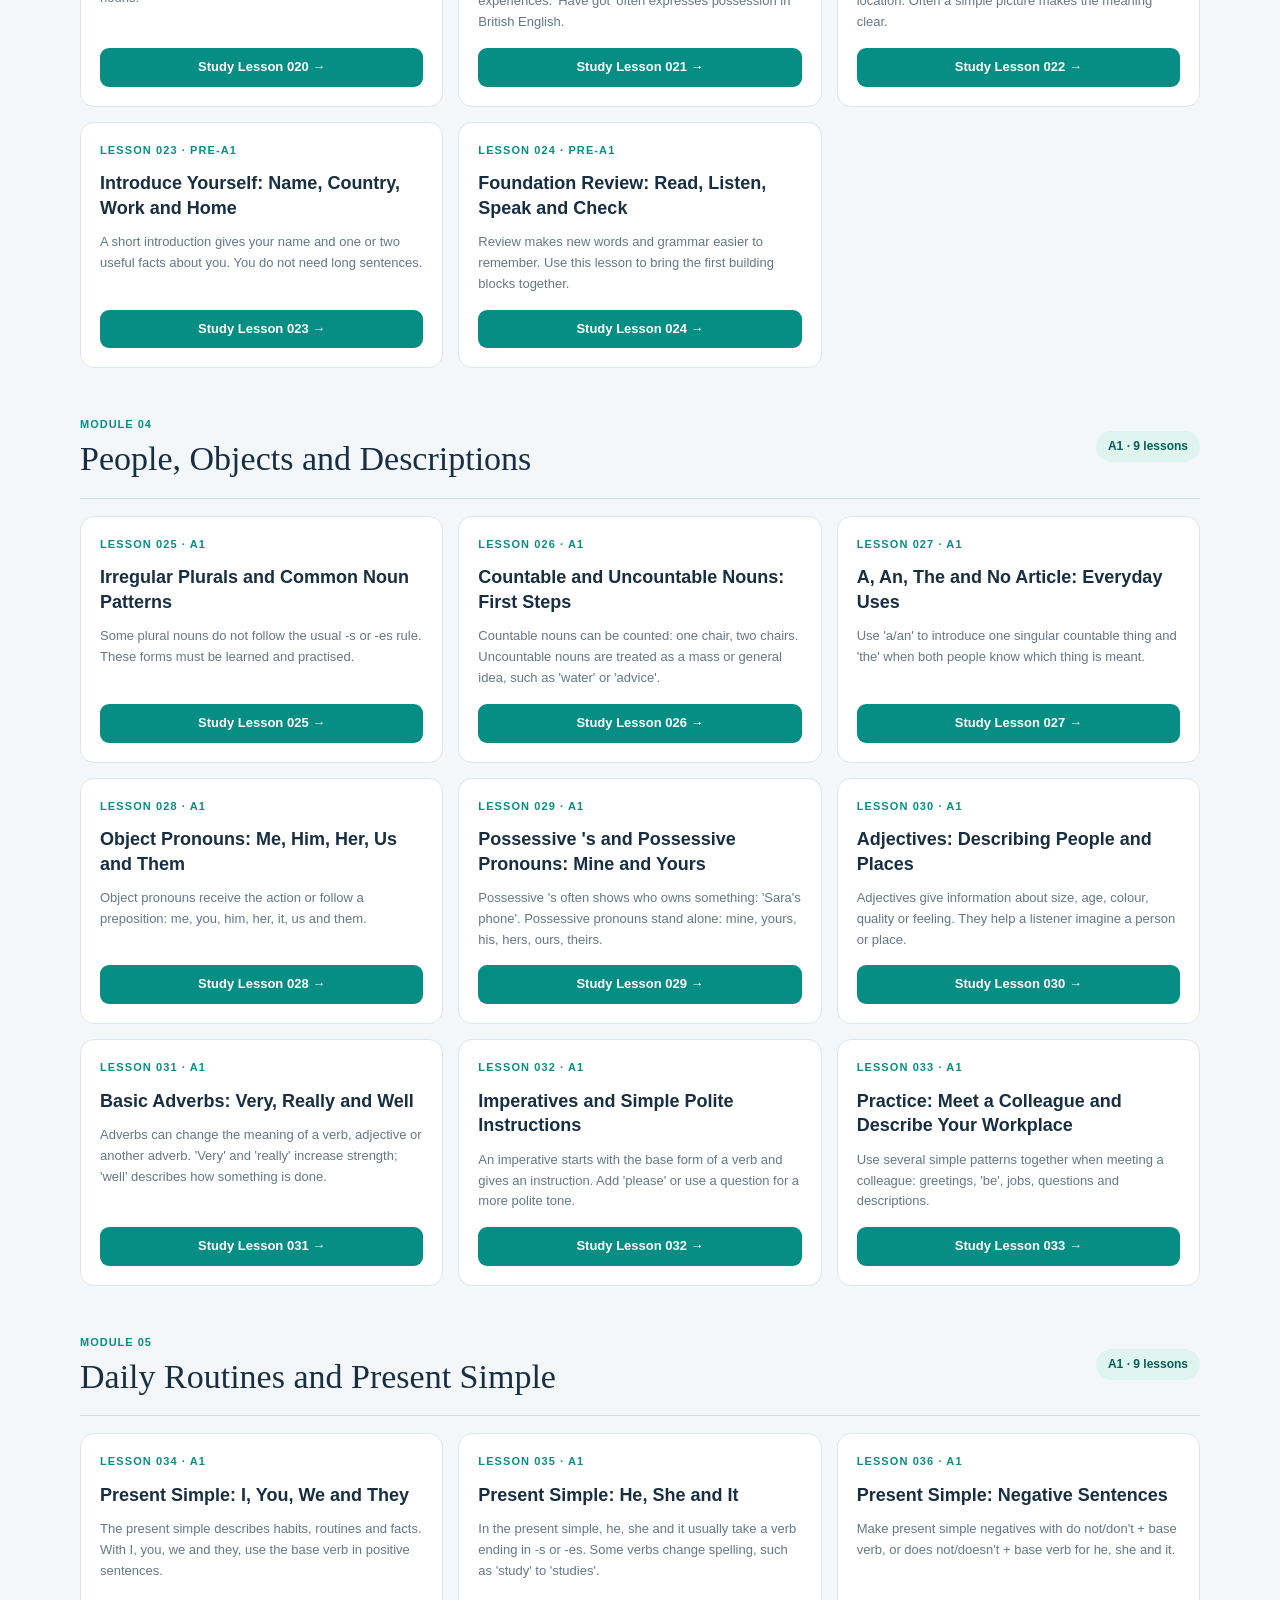
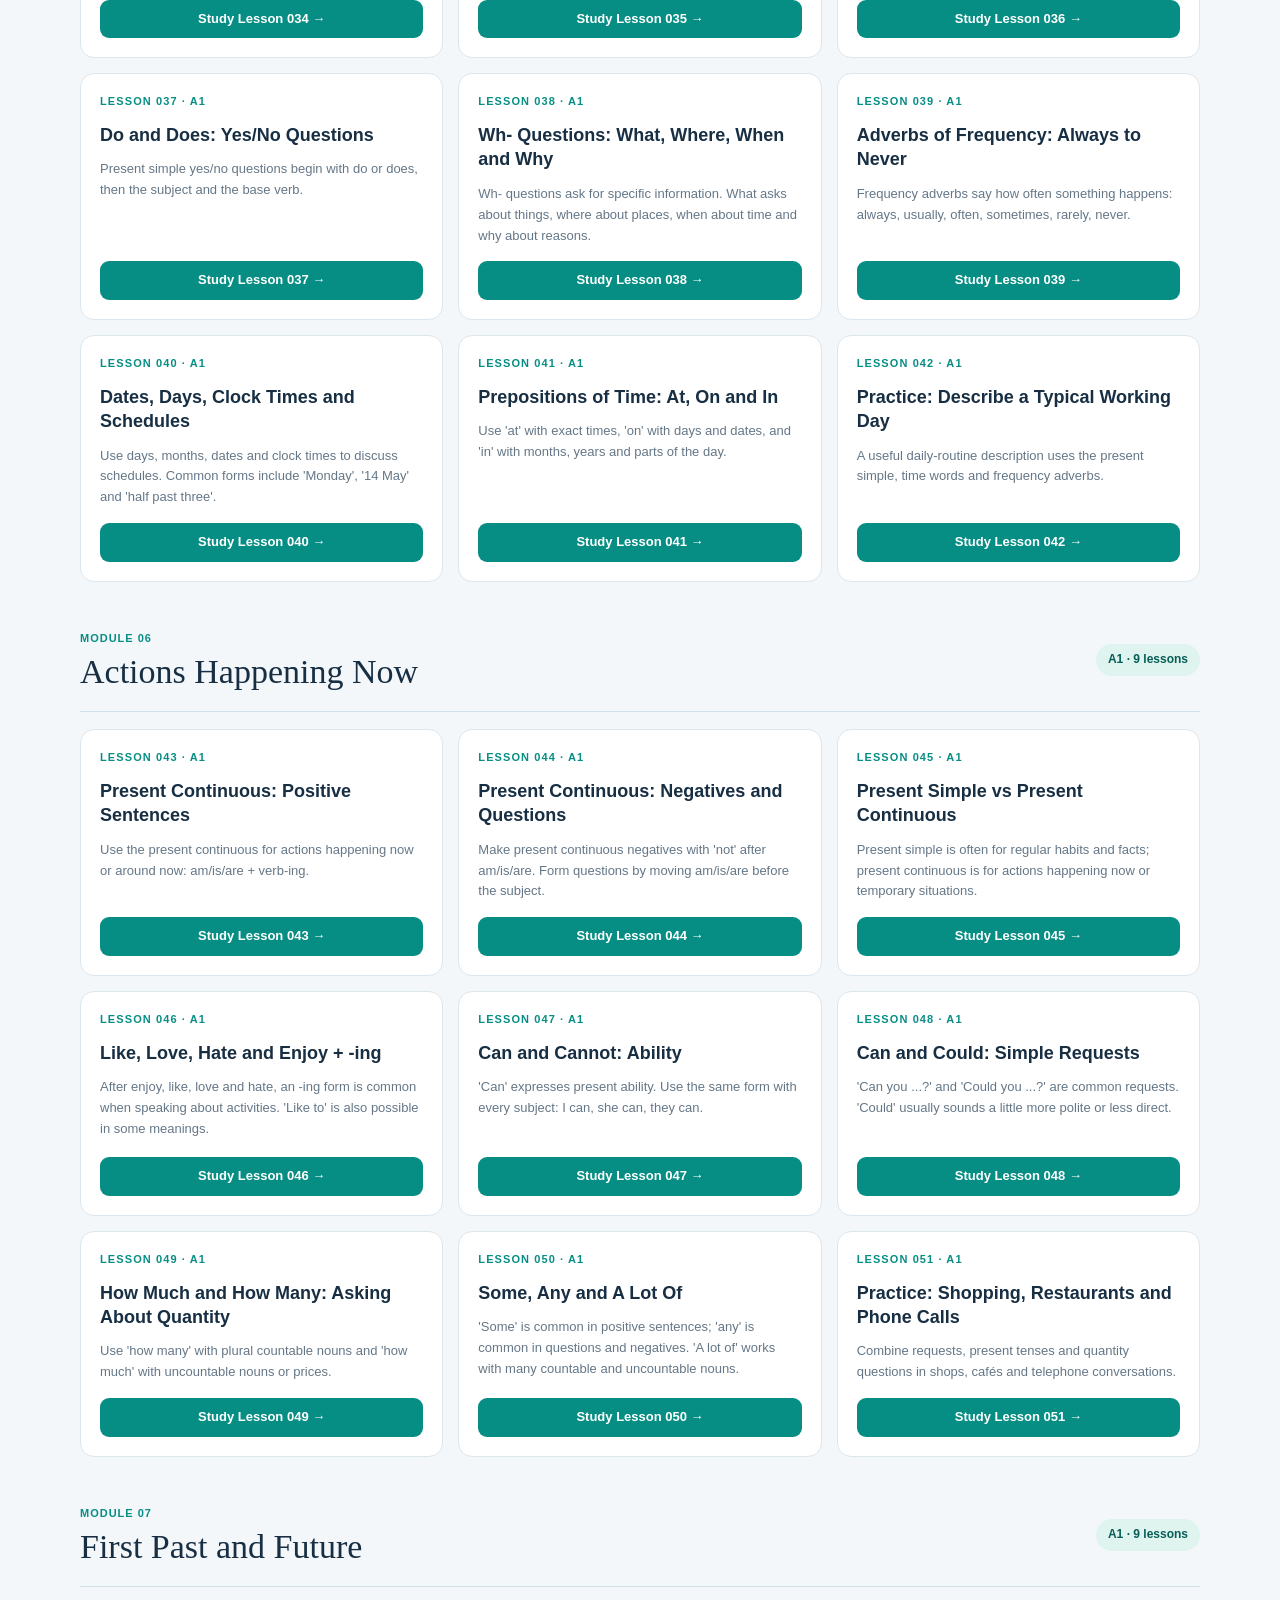
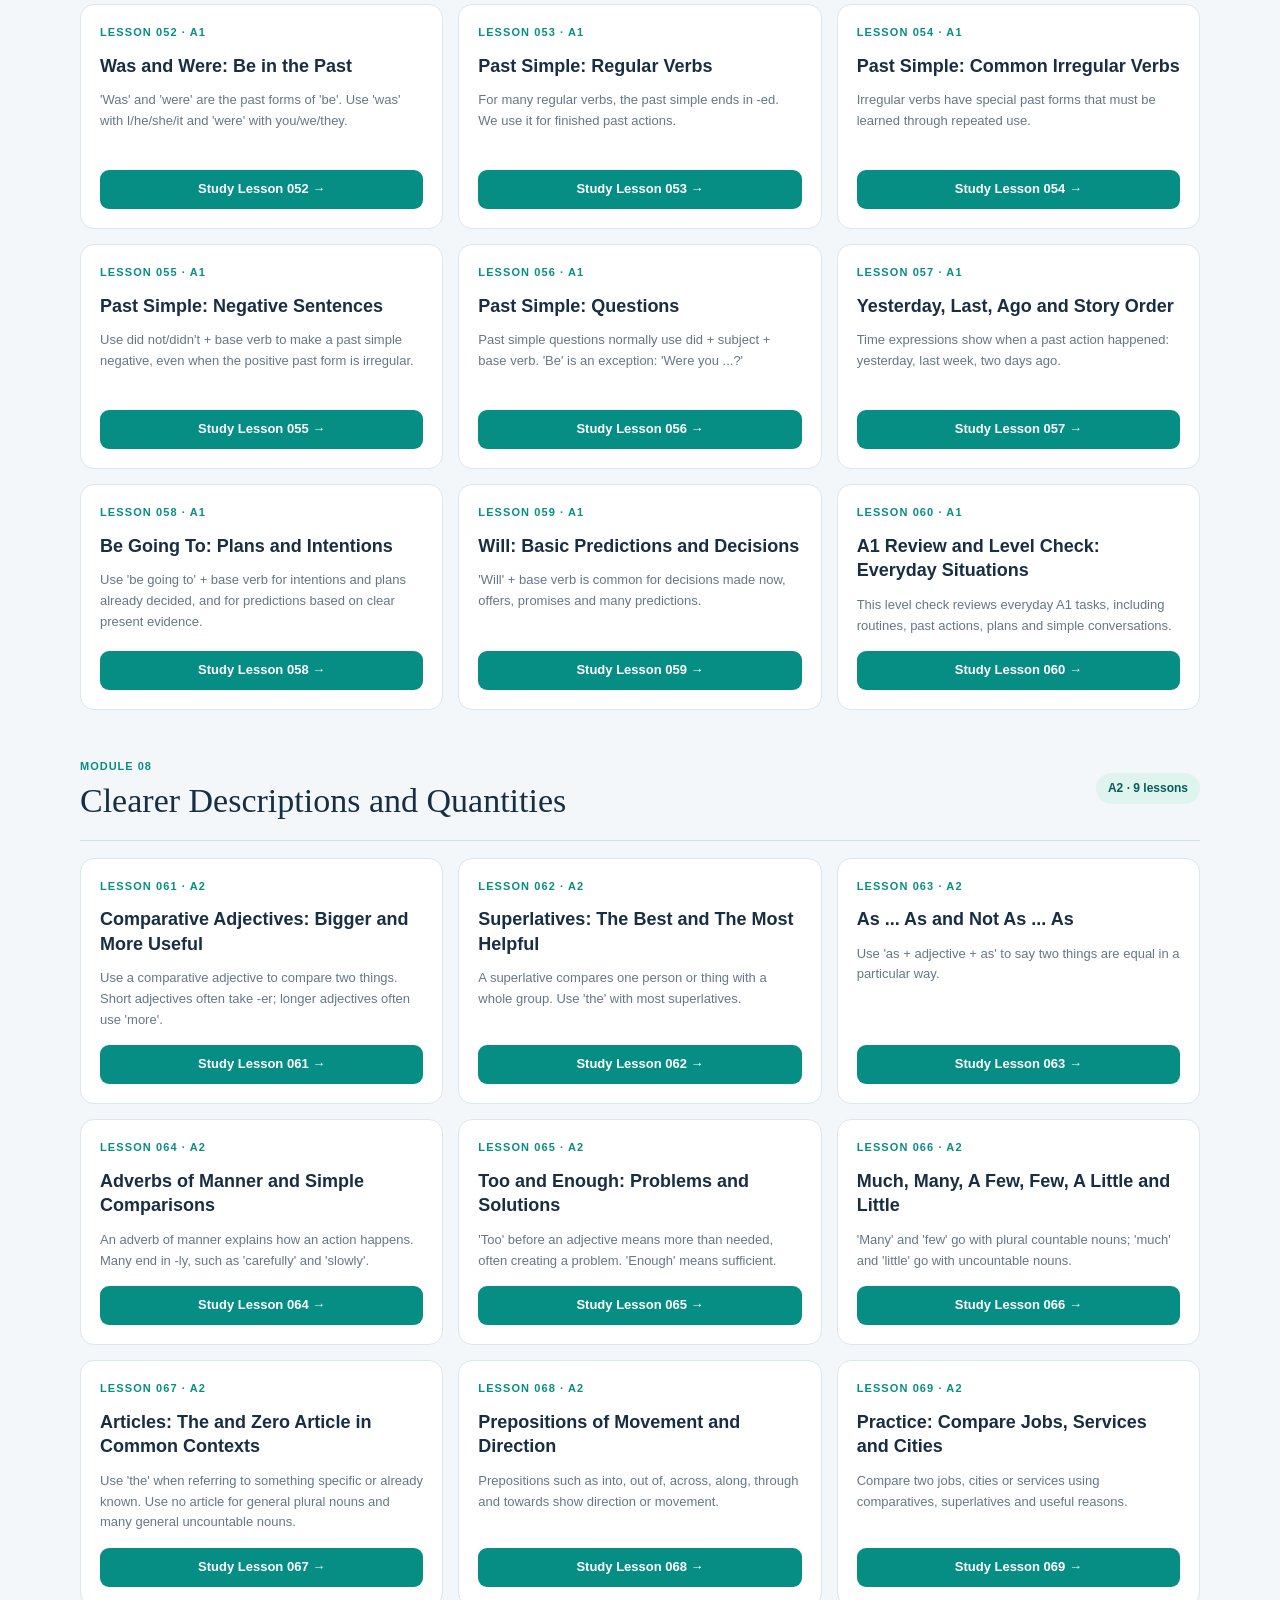
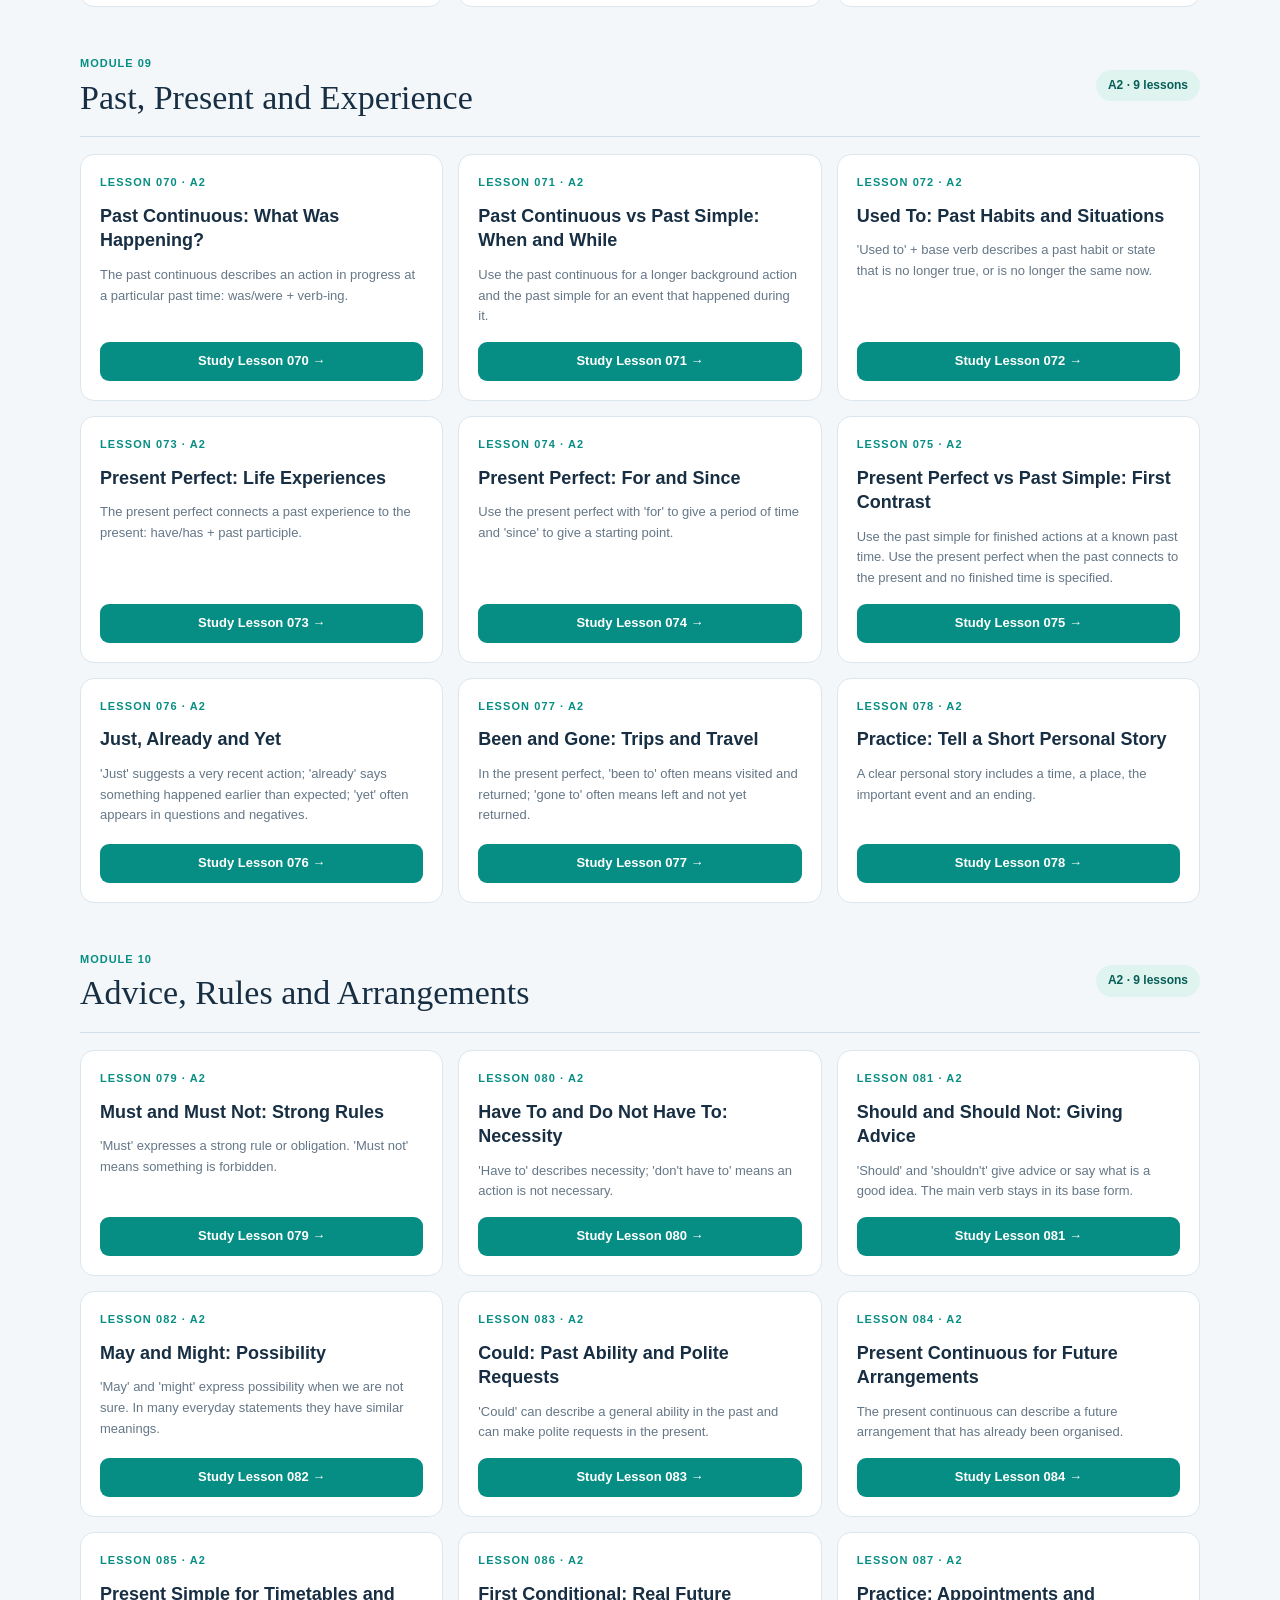
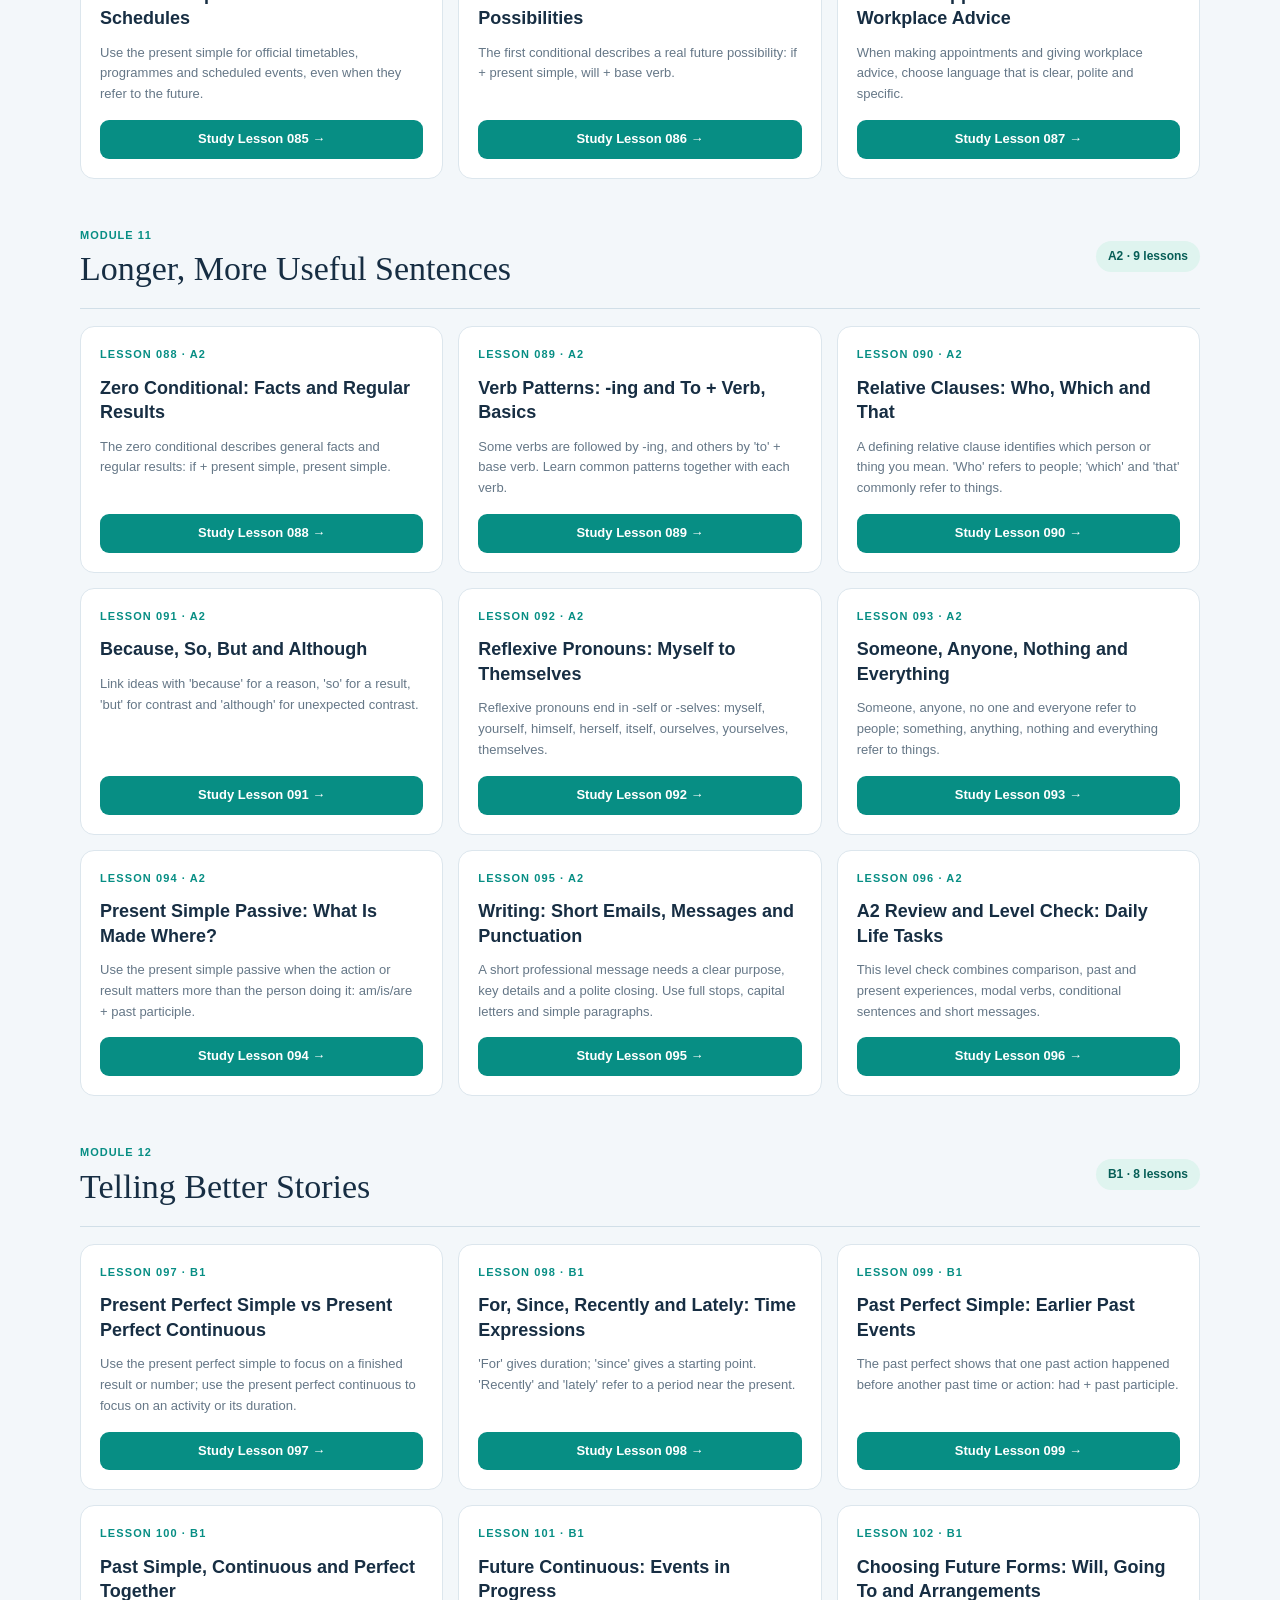
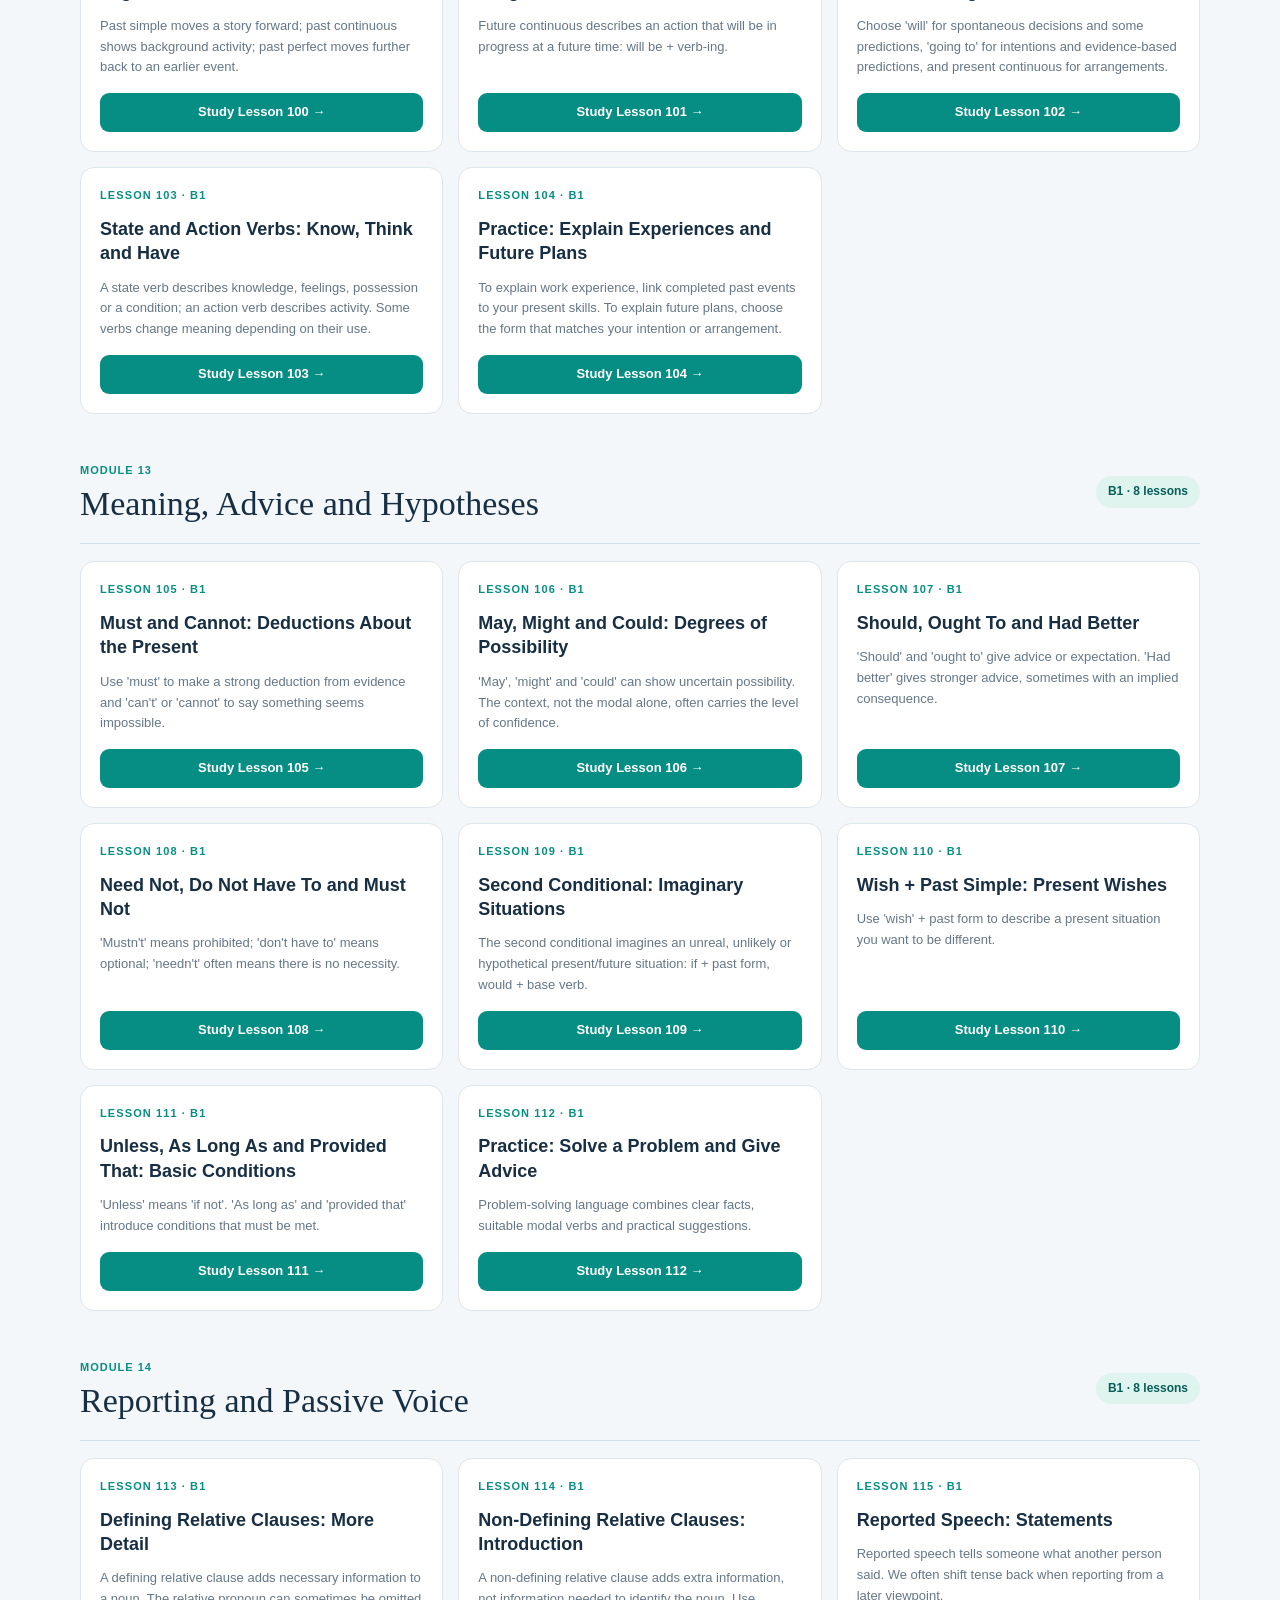
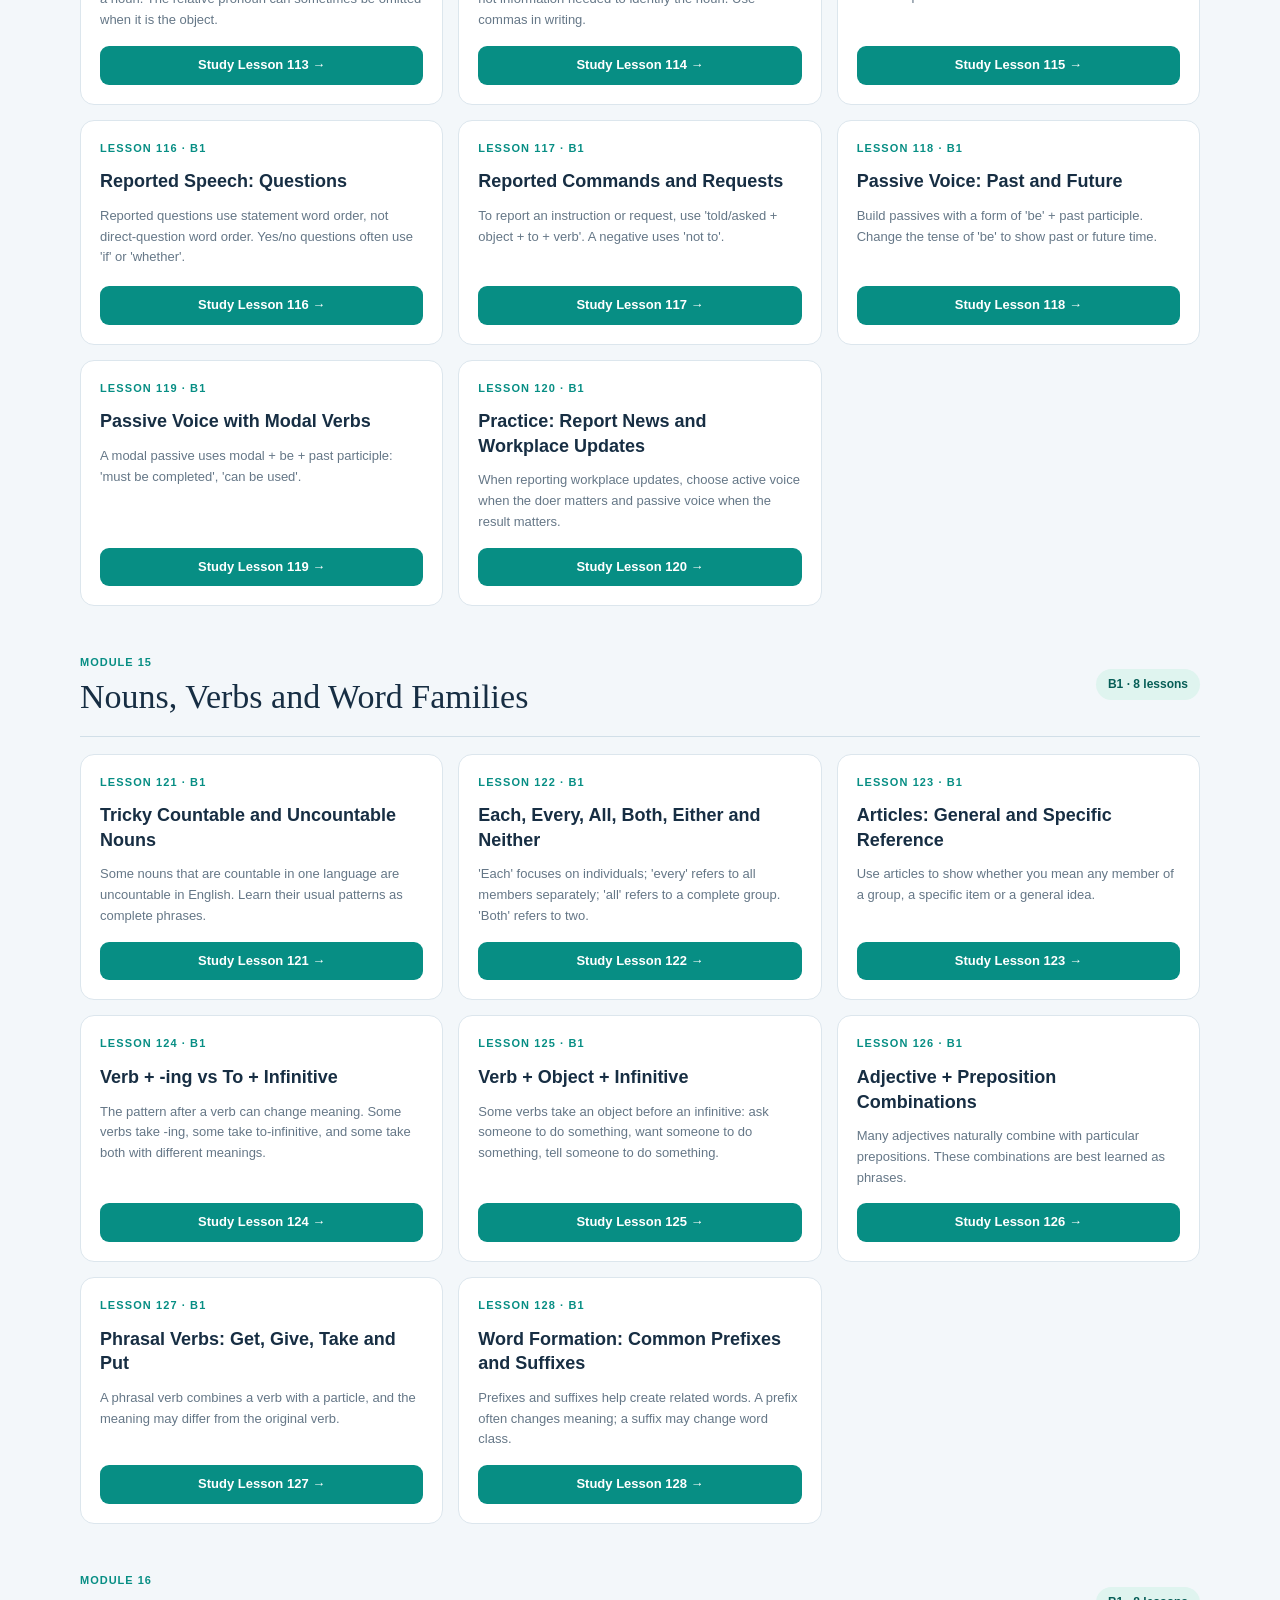
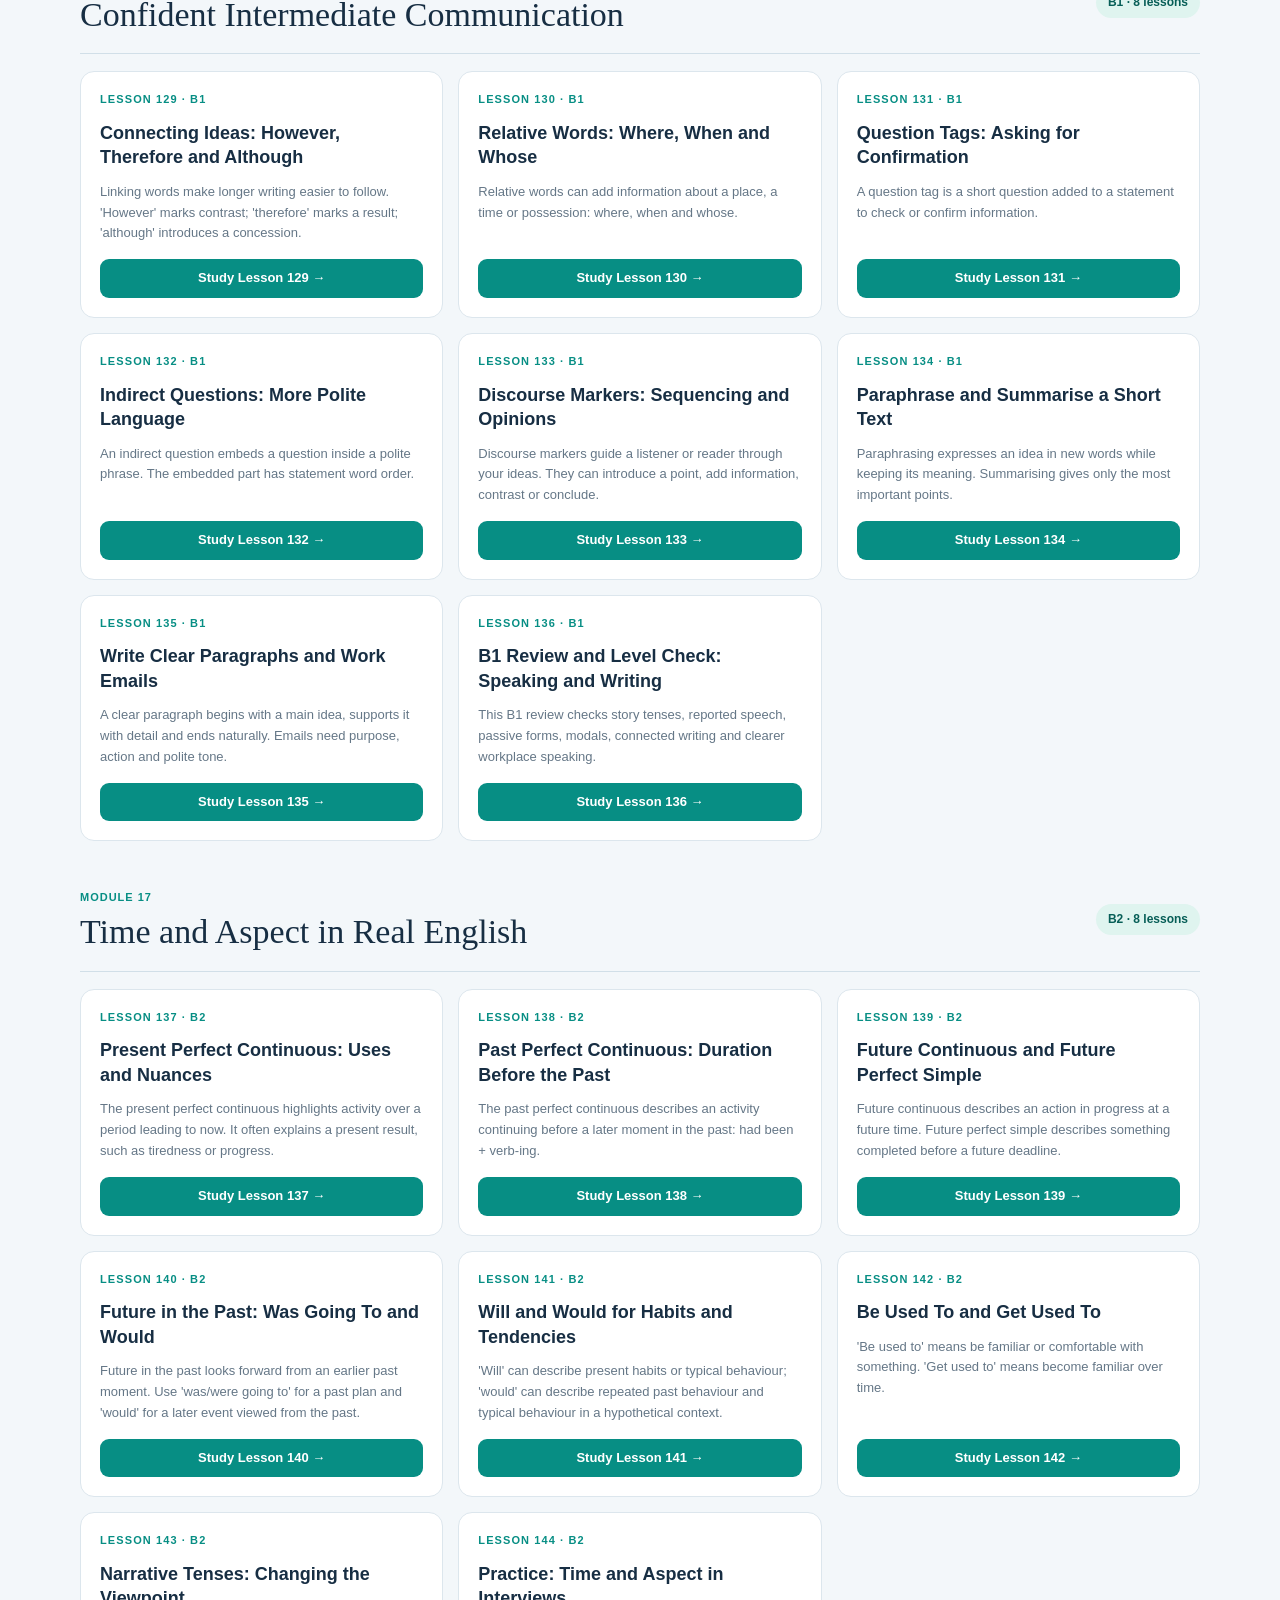
==== commit b937e6a2: "Clarify extended and study-guide editions in course catalogue" ====
--- a/catalog.html
+++ b/catalog.html
@@ -21,7 +21,7 @@
 <header><div class="wrap topbar"><a href="index.html" class="brand"><span class="logo">EV</span><span>Engli Vance Academy<small>Learn Clearly. Speak Confidently.</small></span></a><nav class="nav"><a href="index.html">Home</a><a href="lesson.html">Lesson 001</a></nav></div></header>
 <section class="hero"><div class="wrap"><span class="pill">THE COMPLETE ENGLISH ROADMAP</span><h1>240 lessons.<br>One learning journey.</h1><p>Explore free British English learning, from your first everyday words to advanced writing and speaking. Choose your level, find a topic and practise at your own pace.</p><div class="stats"><div class="stat"><strong>240</strong><small>Lesson Pages</small></div><div class="stat"><strong>29</strong><small>Learning Modules</small></div><div class="stat"><strong>7</strong><small>Progressive Levels</small></div></div></div></section>
 <div class="controls"><div class="wrap"><div class="search-grid"><div class="control search"><label for="search">Search for a topic or lesson number</label><input id="search" type="search" placeholder="e.g. 012, present simple, pronunciation"></div><div class="control"><label for="level">Learning level</label><select id="level"><option value="">All levels</option><option>PRE-A1</option><option>A1</option><option>A2</option><option>B1</option><option>B2</option><option>C1</option><option>C2</option></select></div><div class="control"><label for="module">Course module</label><select id="module"><option value="">All 29 modules</option></select></div><button class="reset" id="reset" type="button">Clear filters</button></div><p class="count" id="result-count" role="status" aria-live="polite">Showing 240 lessons.</p></div></div>
-<main><div class="wrap"><div class="info"><strong>Study guide edition:</strong> The lesson topics, rules and worked examples follow the Academy's 240-lesson study guide. Lessons include guided flashcards, 40 practice activities, answer keys and saved browser progress. Lesson 001 also has an extended, individually developed teaching edition. This is a free self-study course, not an official exam or certificate.</div><div id="modules"></div></div></main>
+<main><div class="wrap"><div class="info"><strong>Study guide edition:</strong> The lesson topics, rules and worked examples follow the Academy's 240-lesson study guide. Lessons include guided flashcards, 40 practice activities, answer keys and saved browser progress. Lessons 001–003 include individually developed extended teaching sections; more topic-specific expansions will follow. This is a free self-study course, not an official exam or certificate.</div><div id="modules"></div></div></main>
 <footer><strong>Engli Vance Academy</strong><p>Learn Clearly. Speak Confidently.</p><p>Free British English learning · © 2026 Engli Vance Academy</p></footer>
 <script src="course-data.js"></script>
 <script>
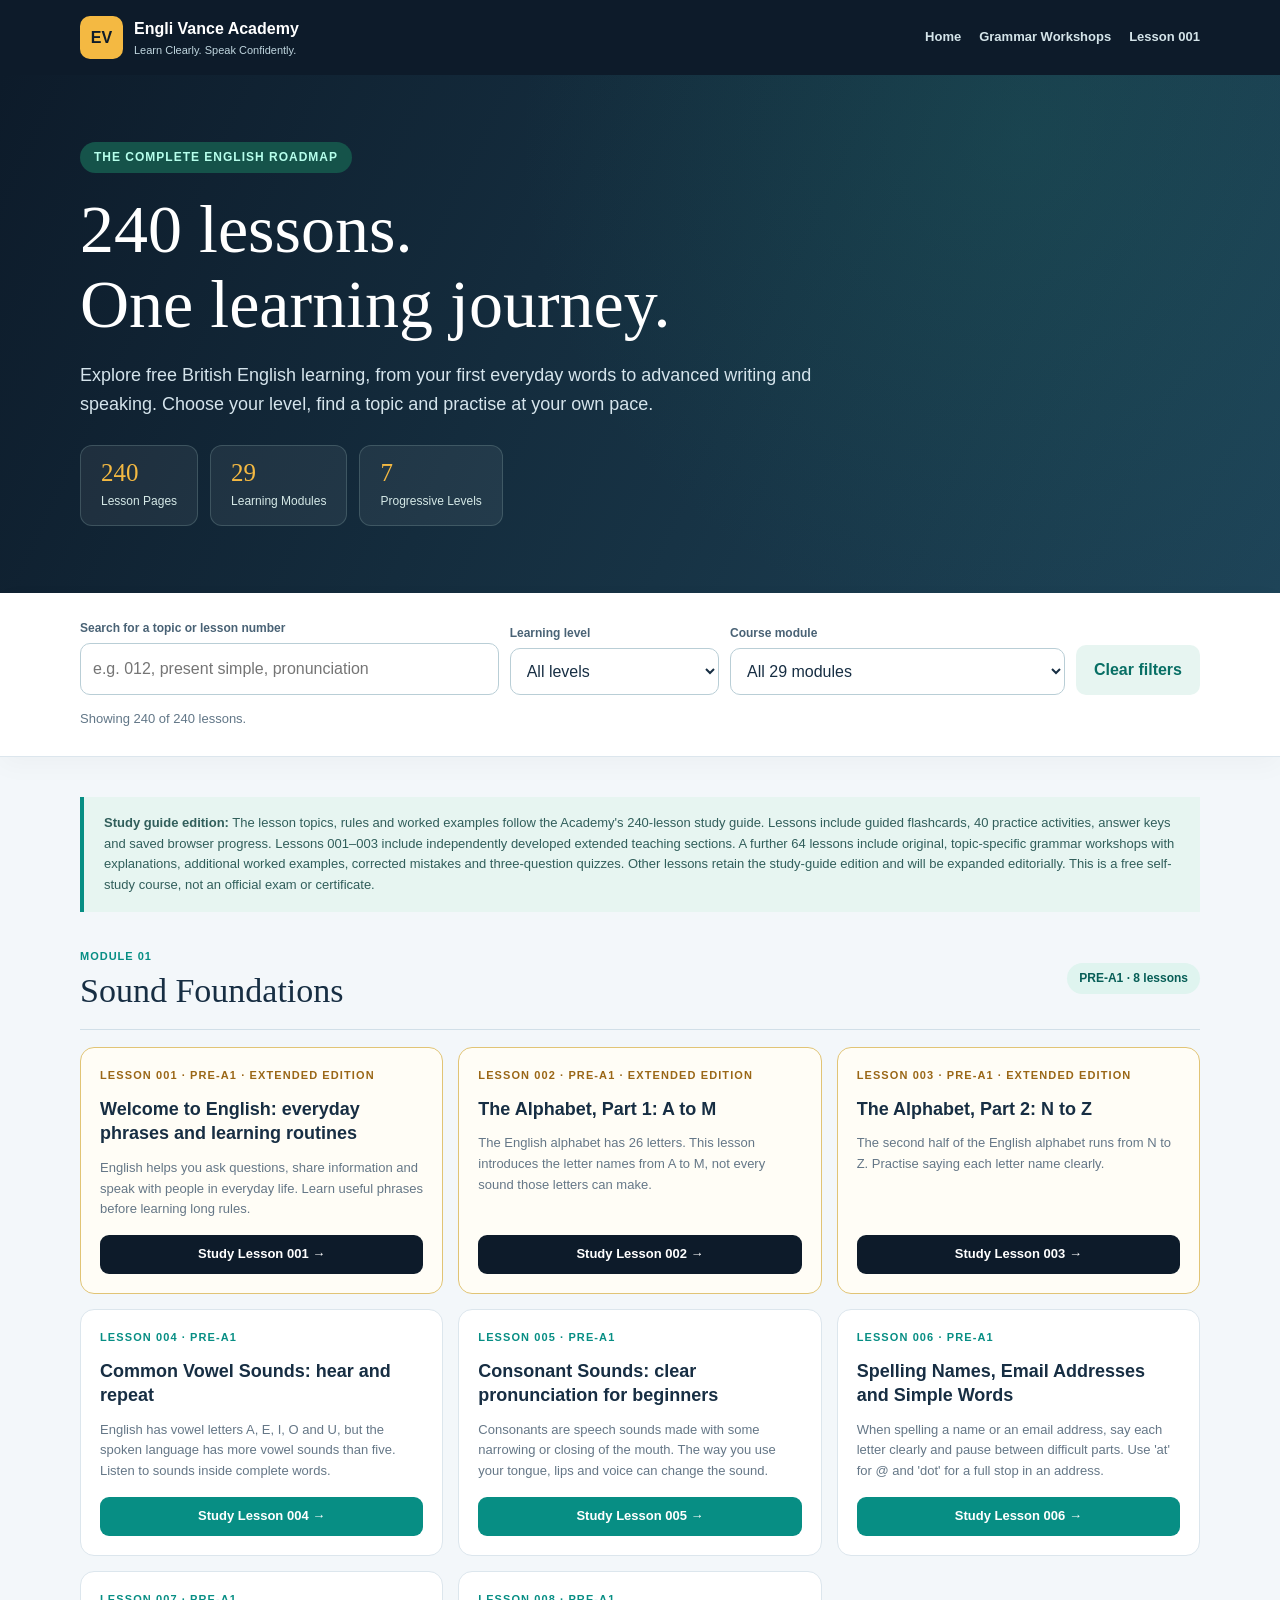
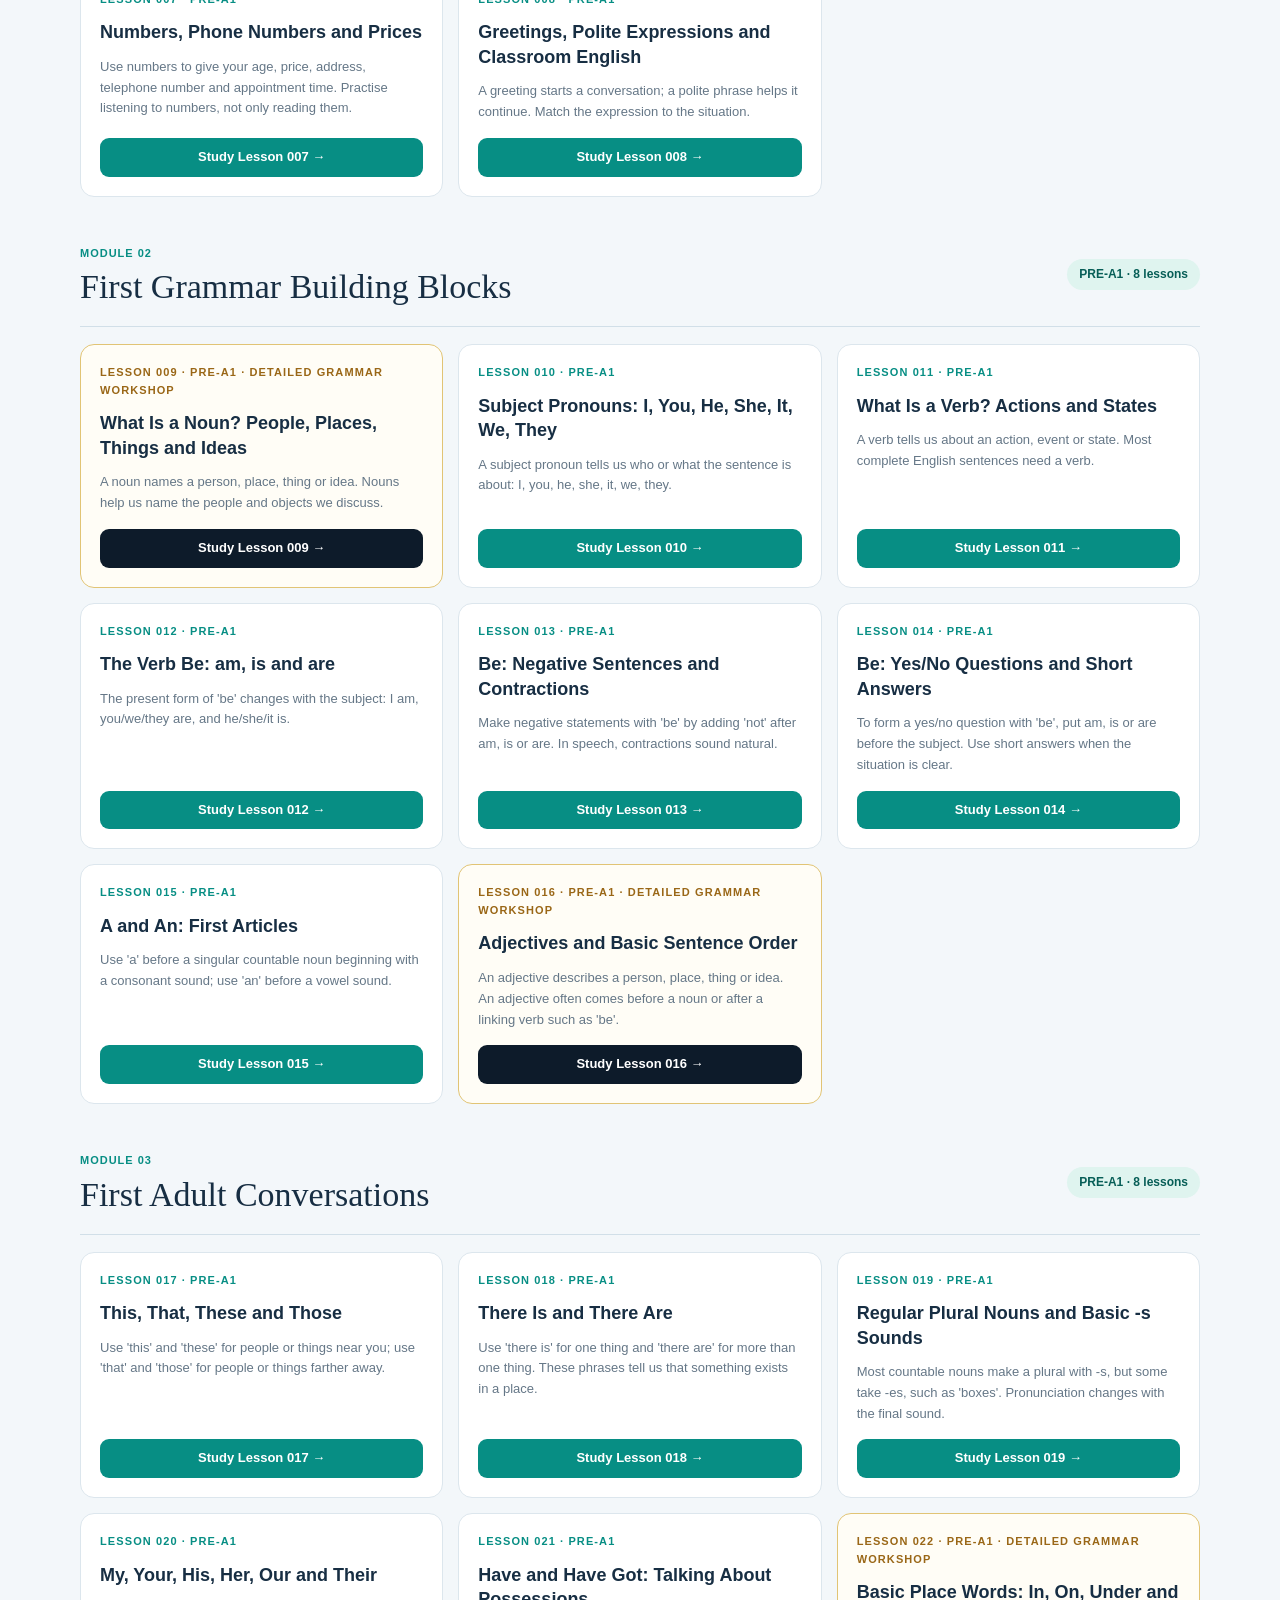
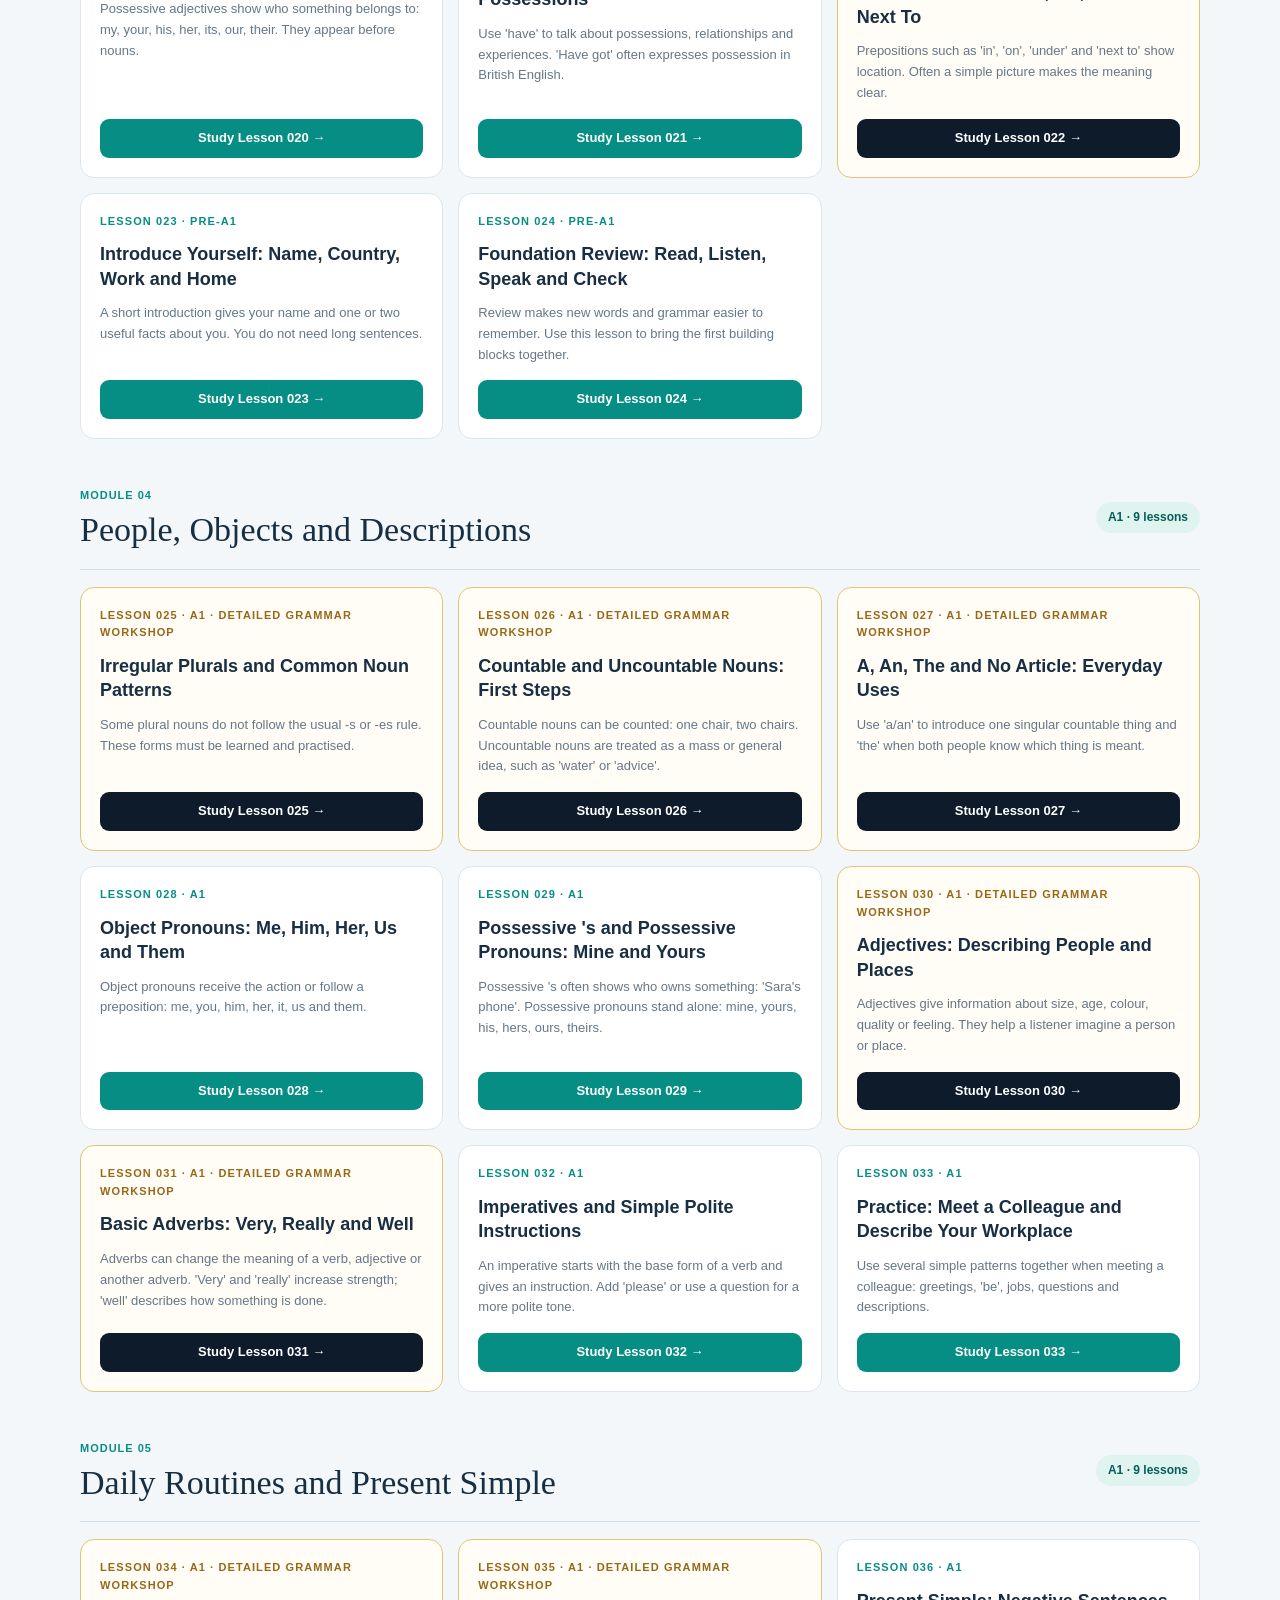
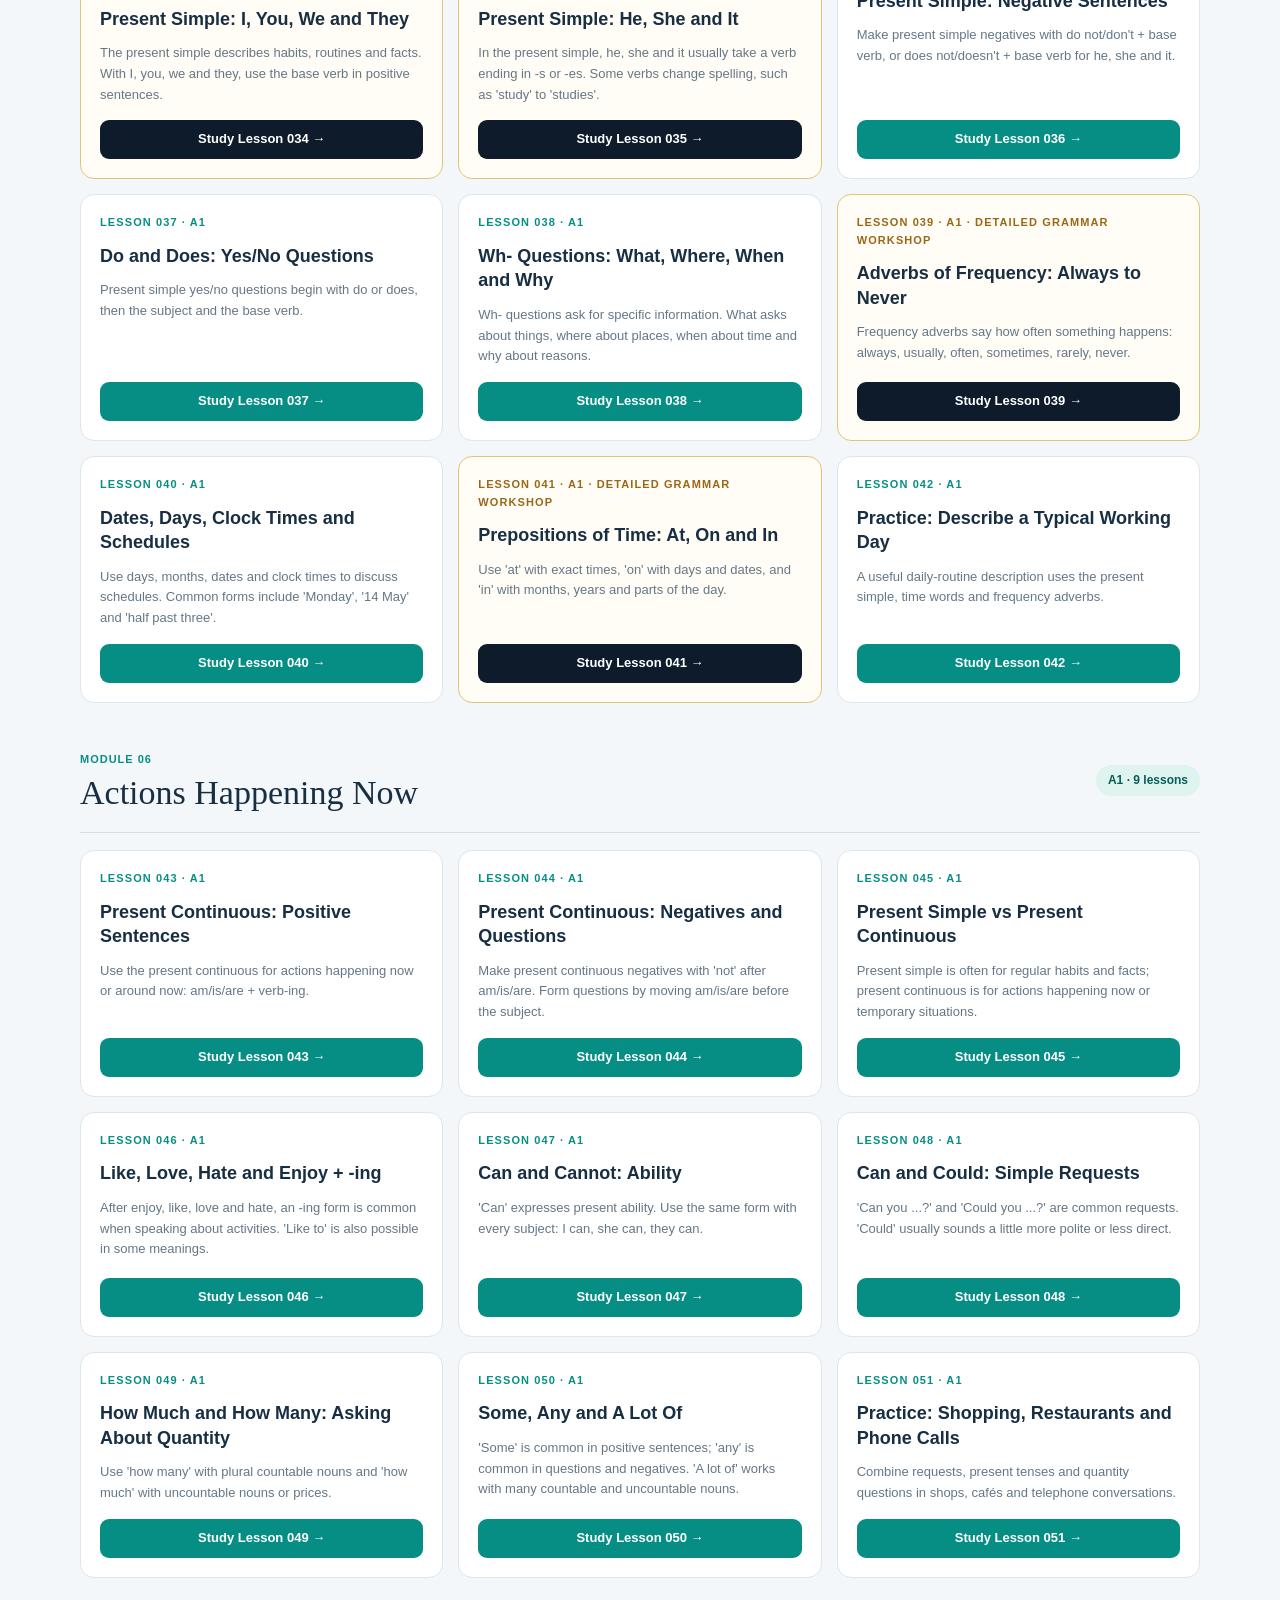
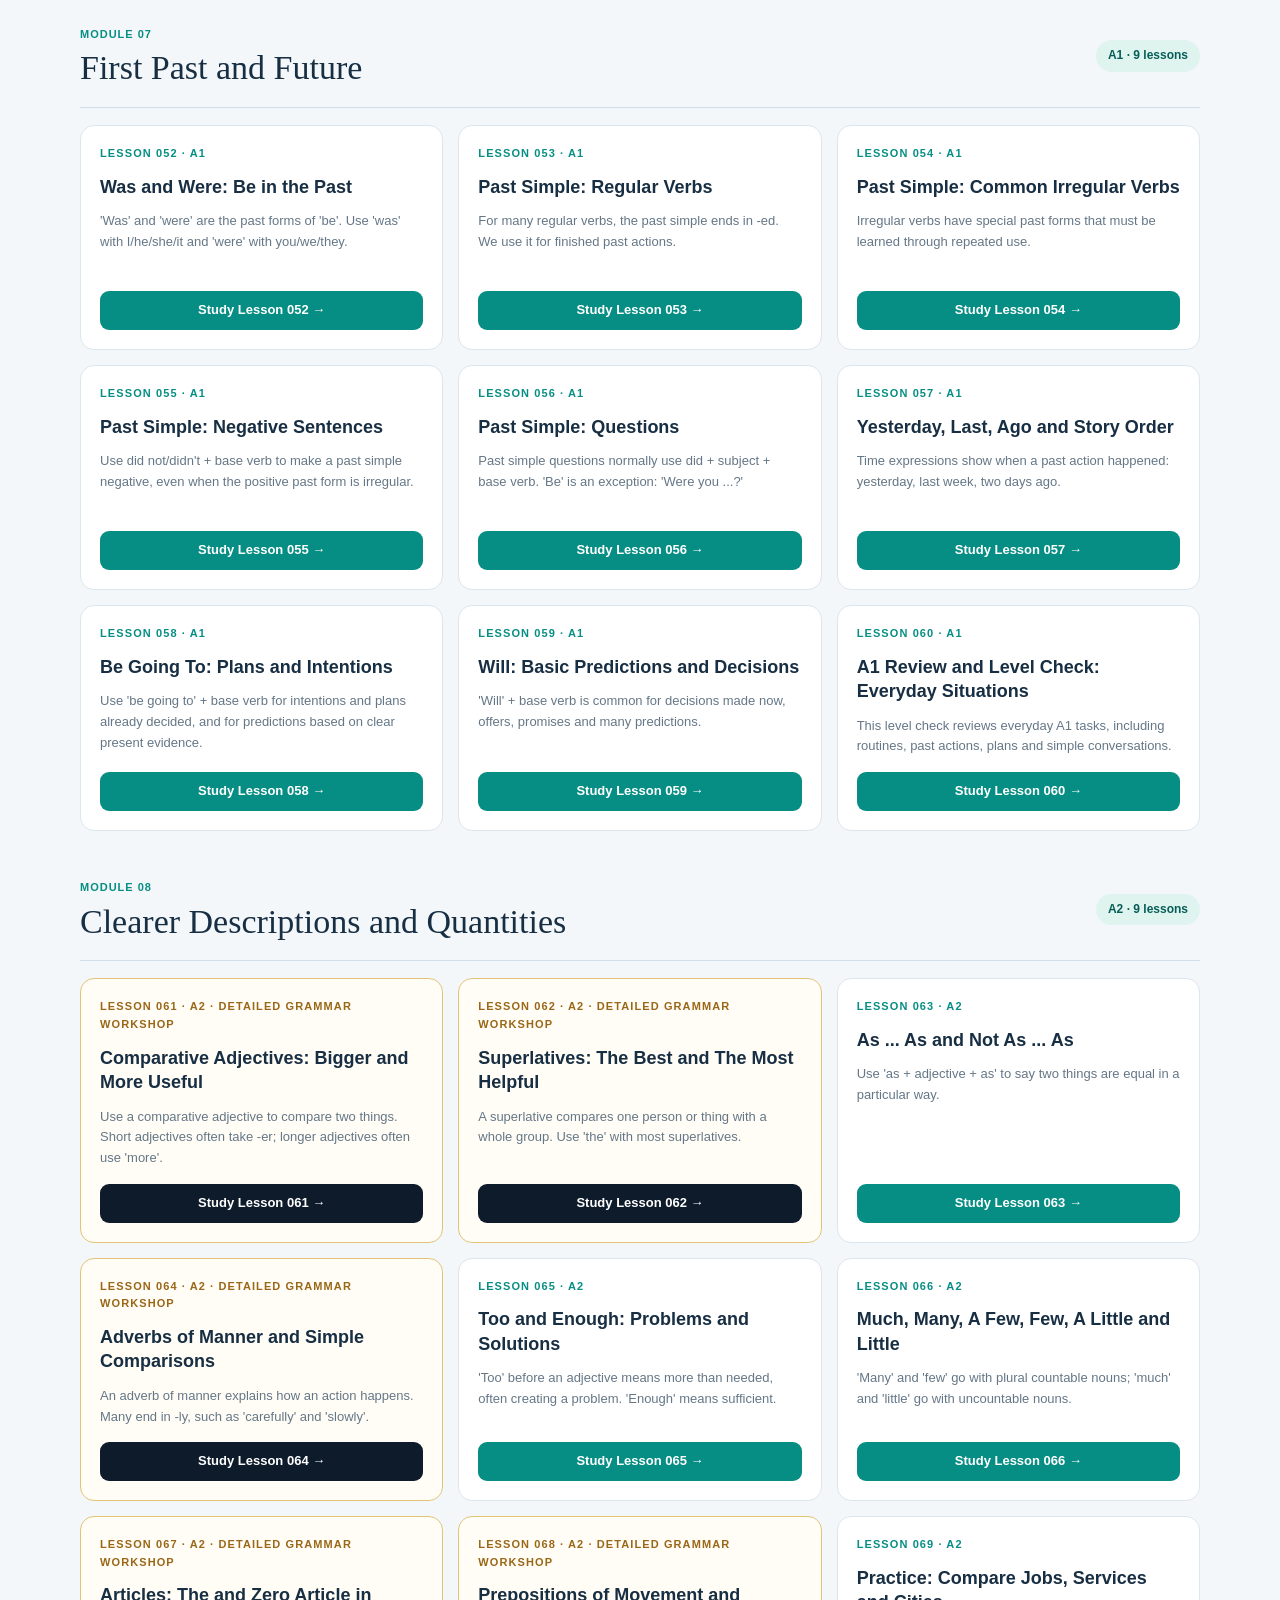
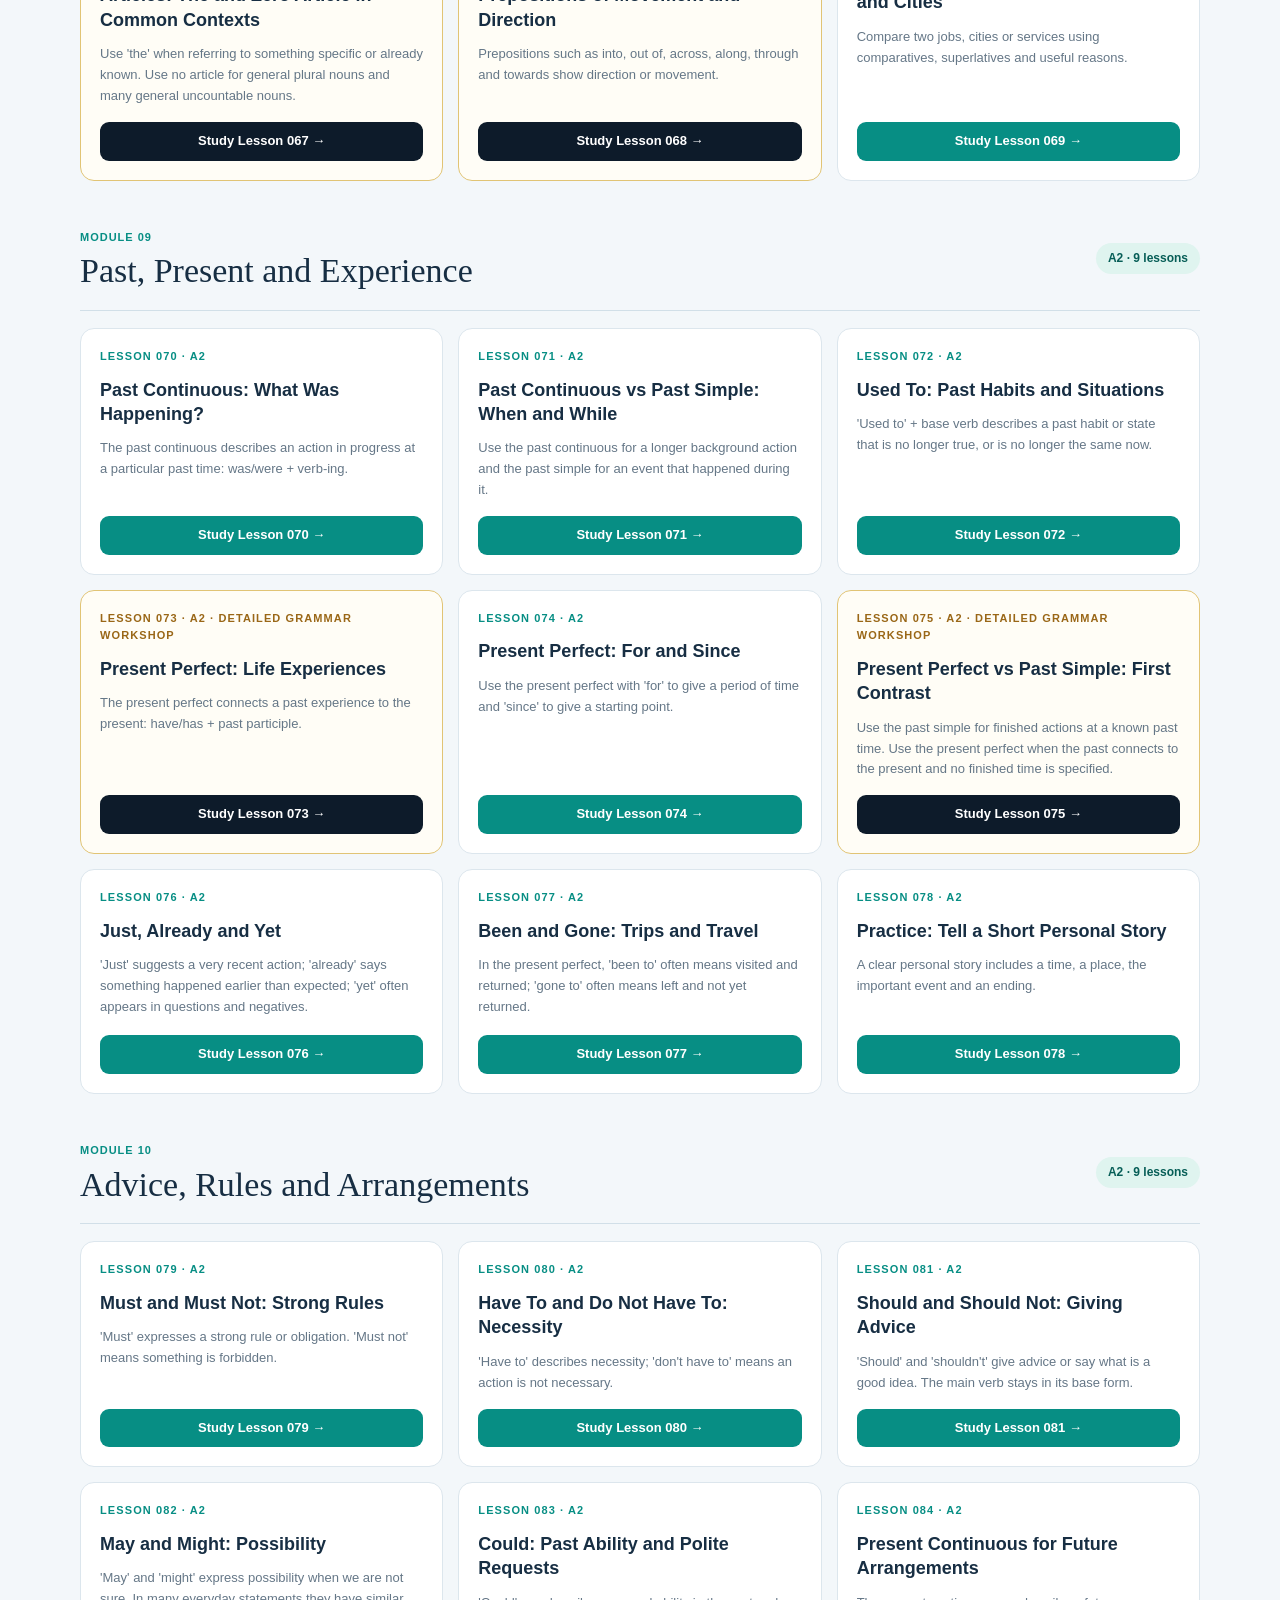
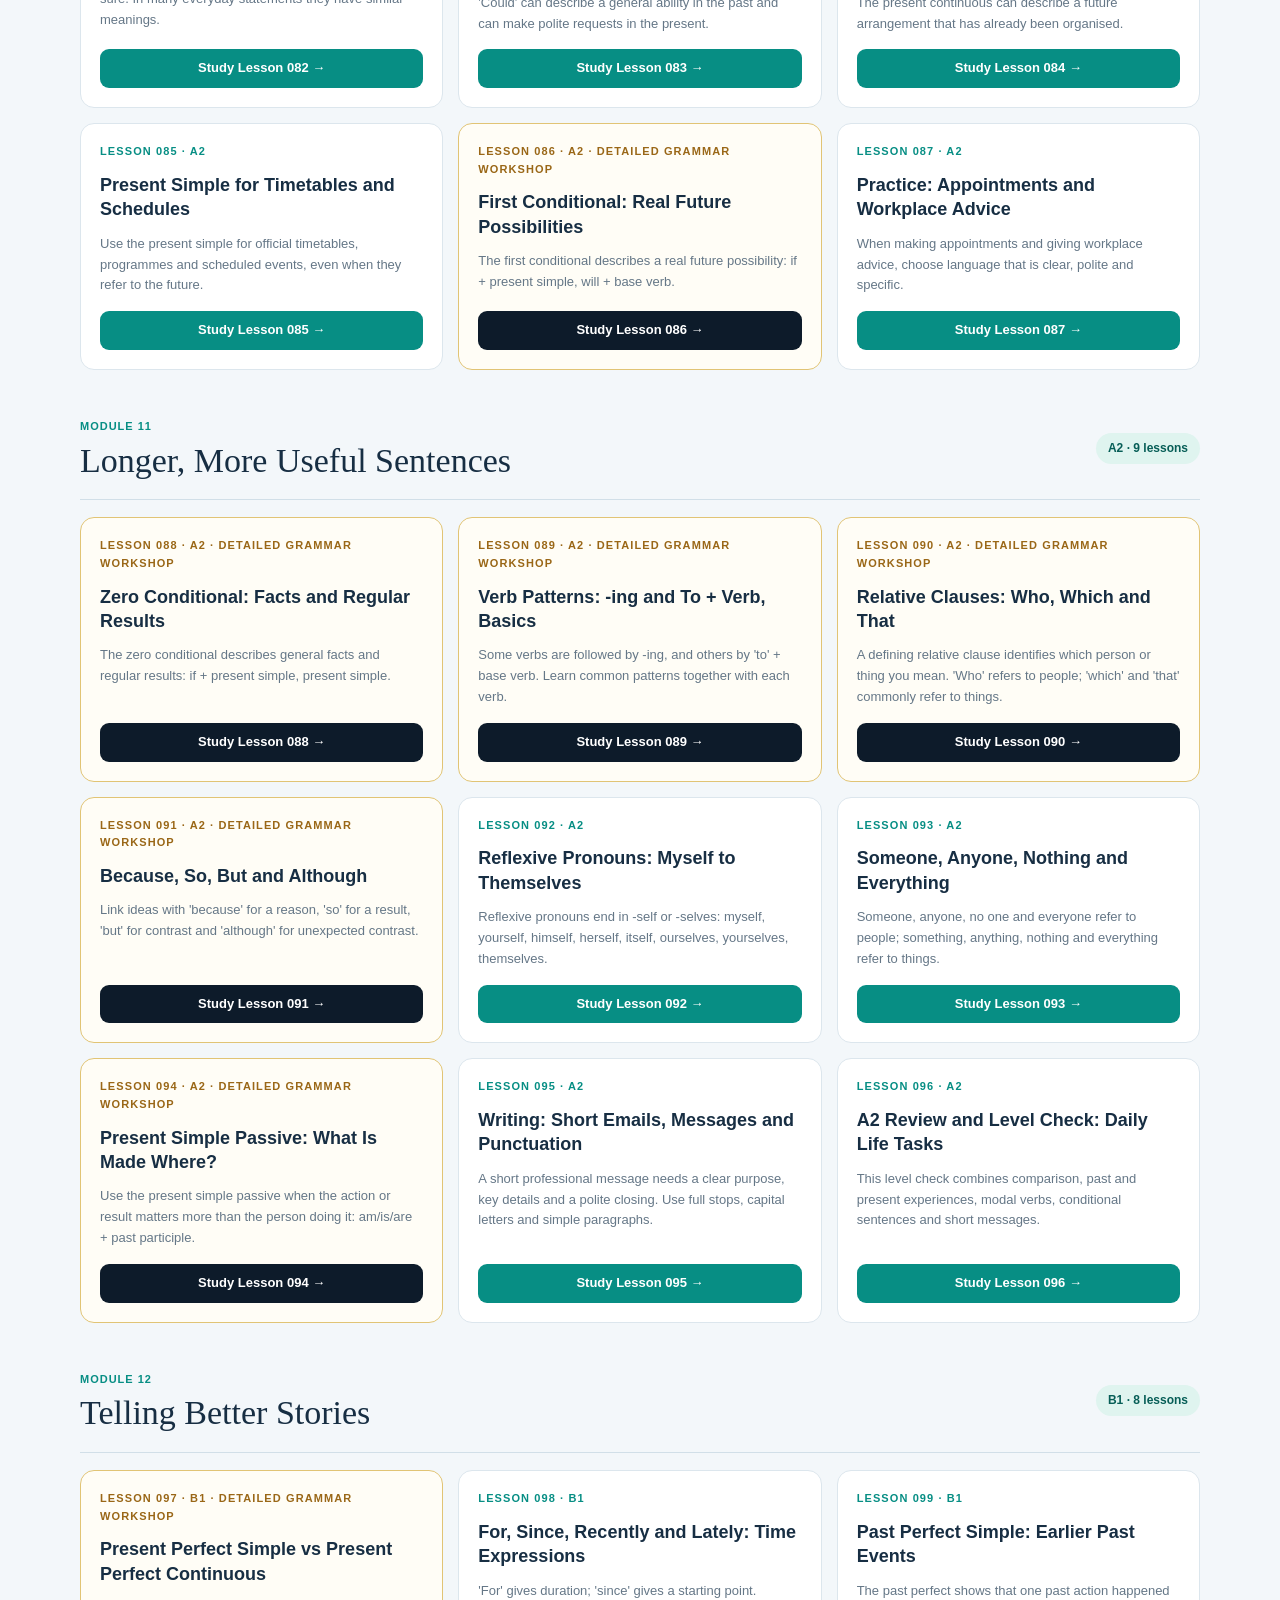
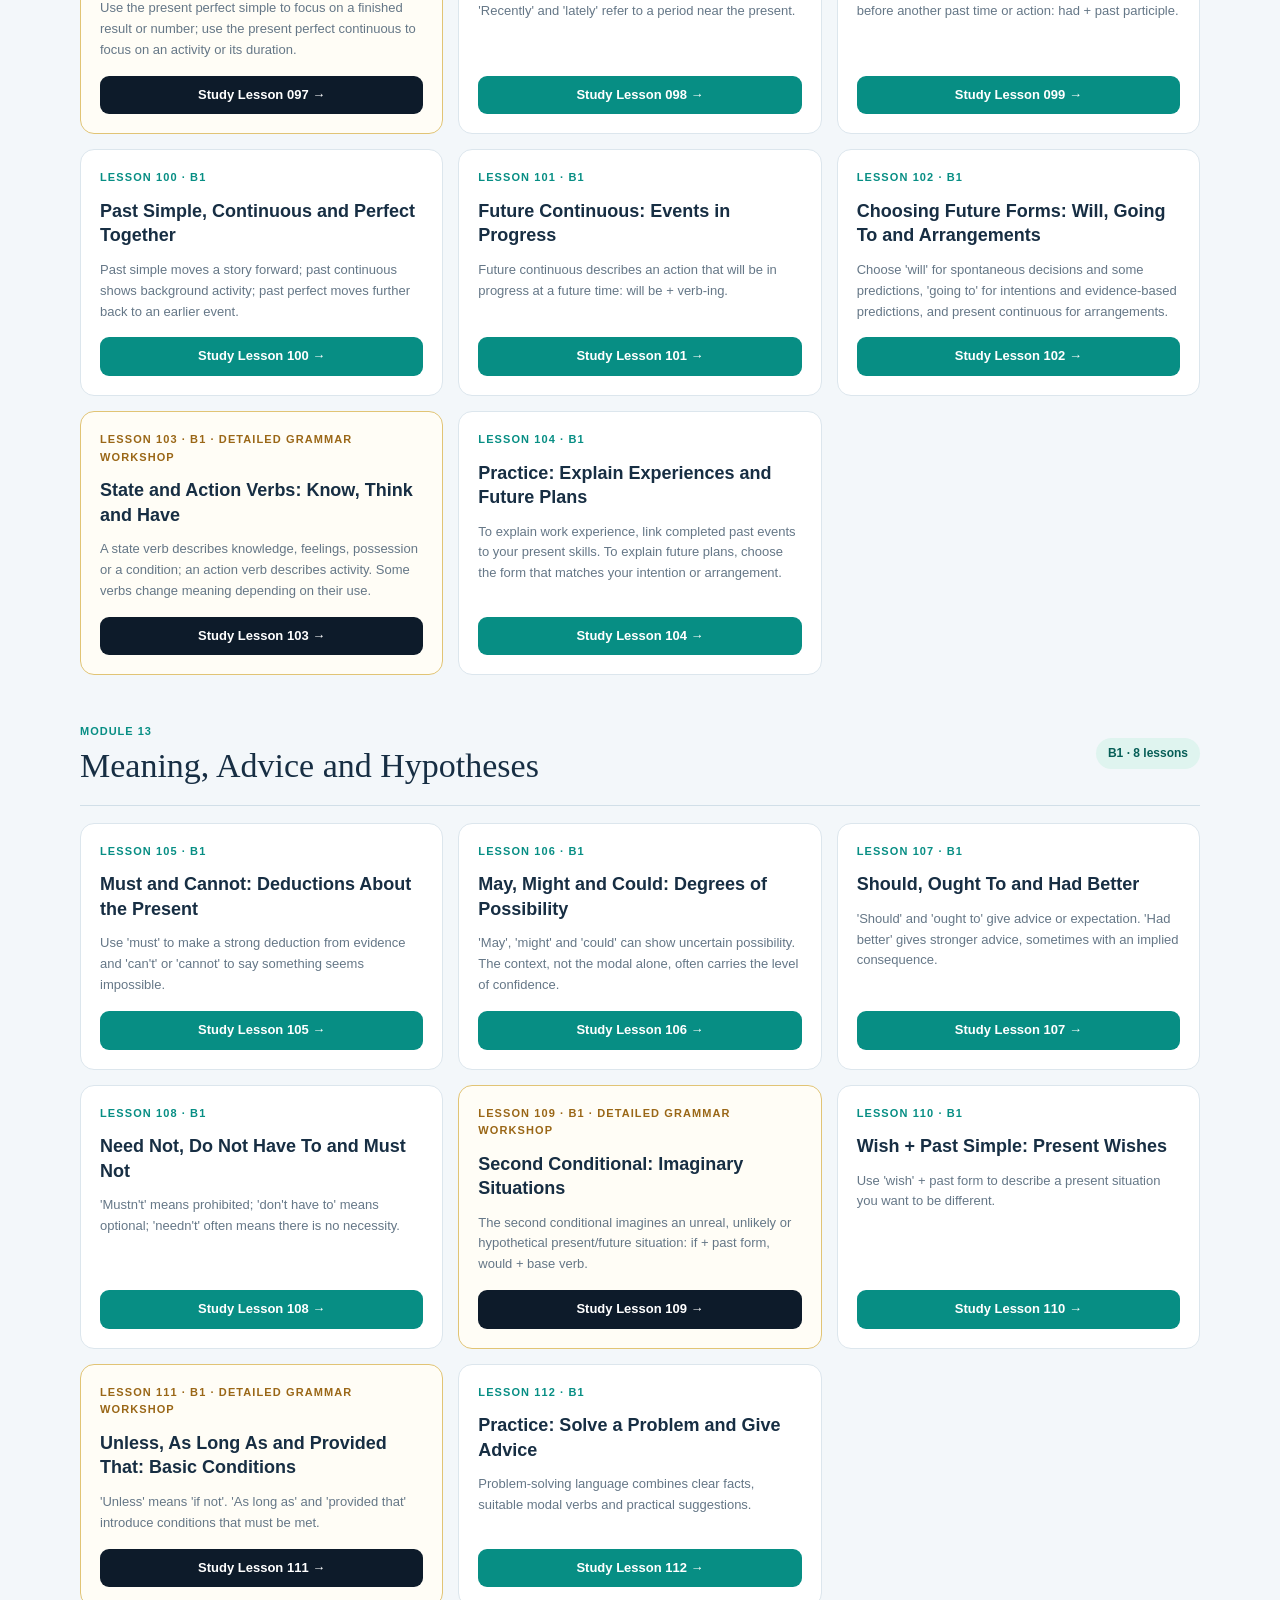
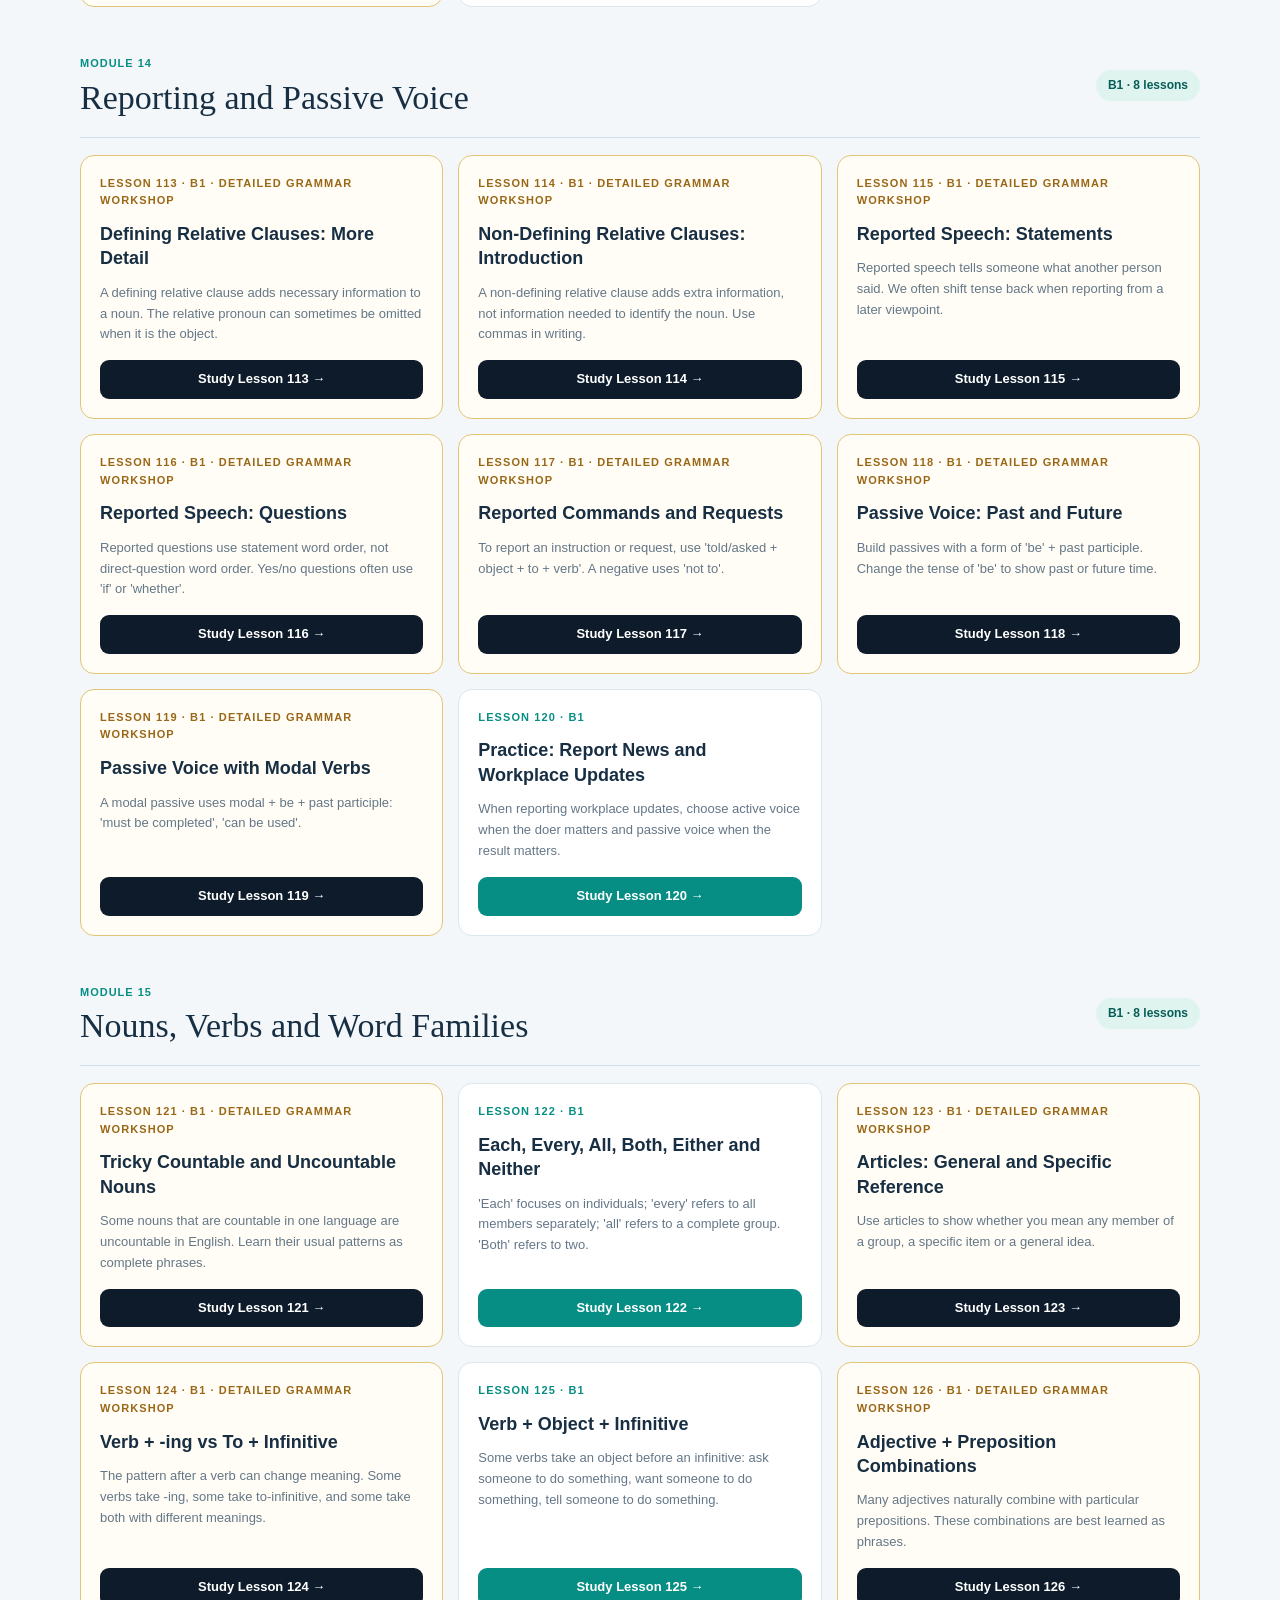
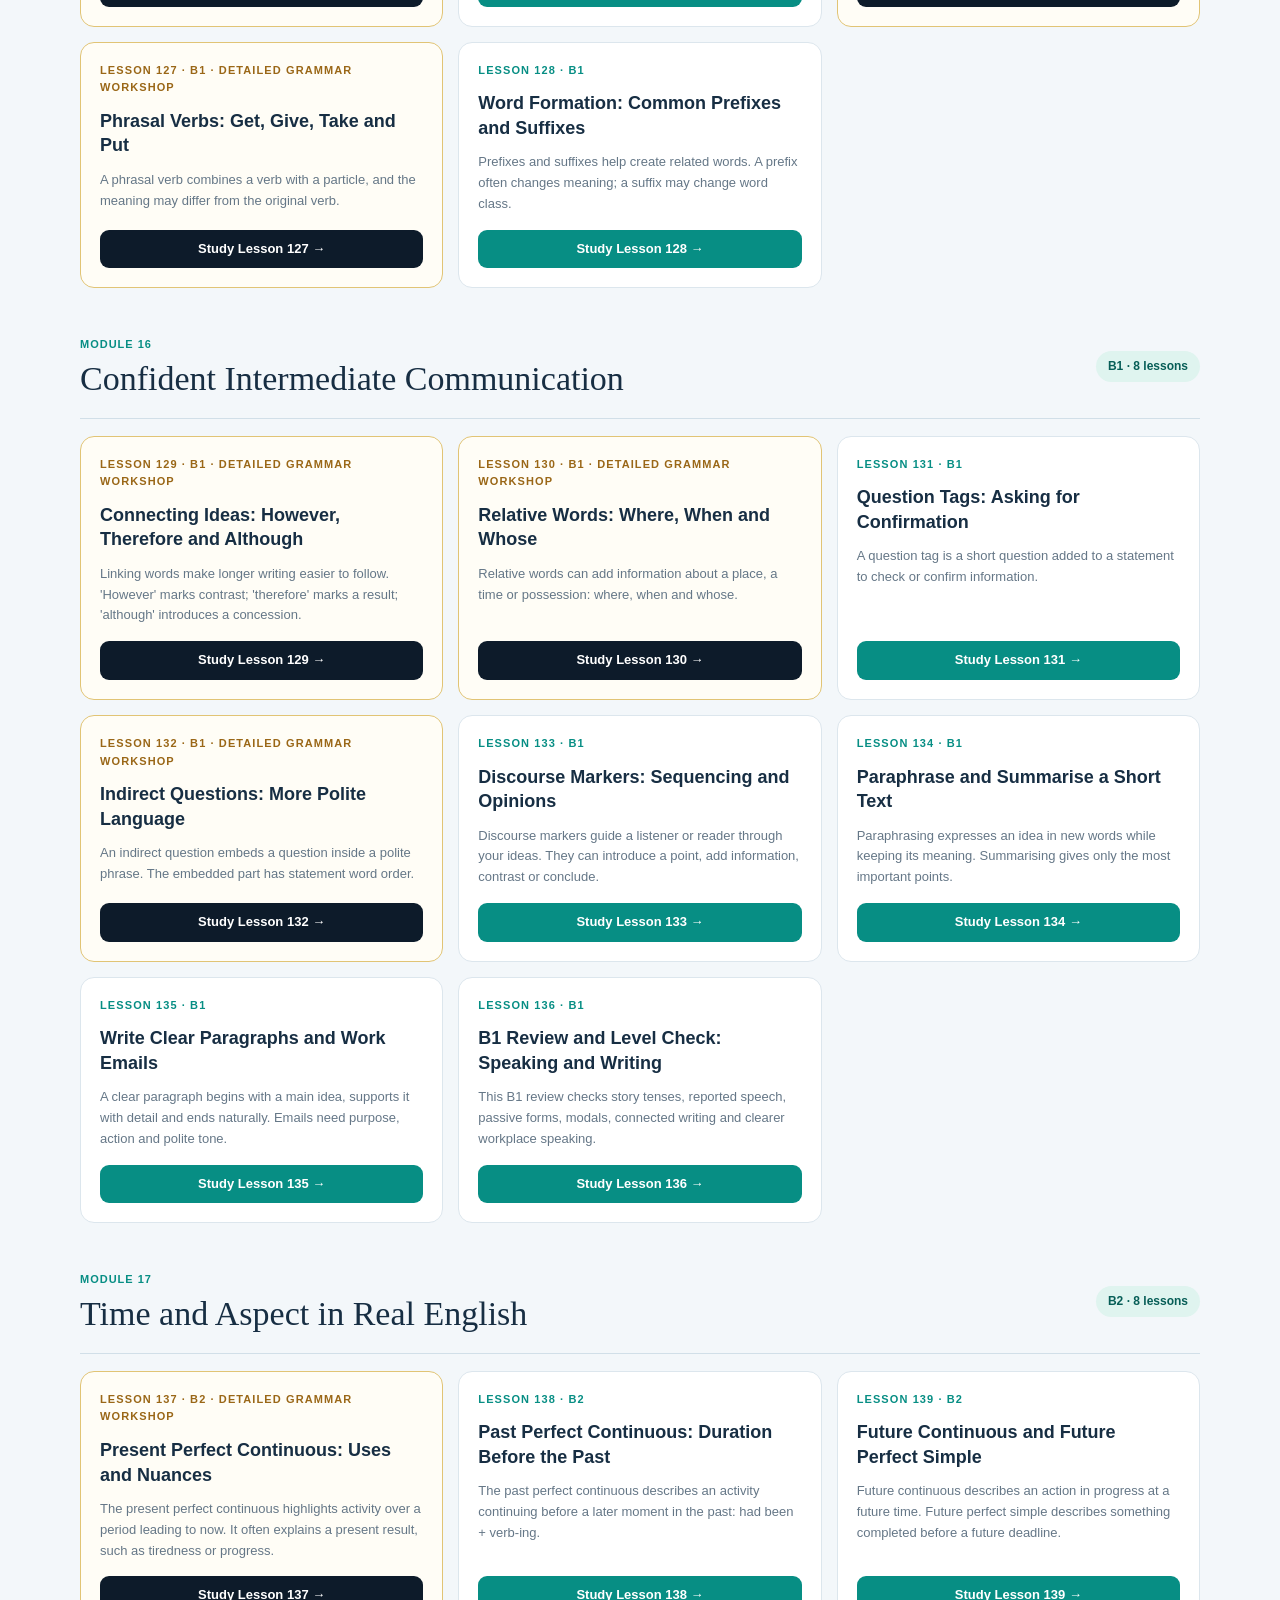
==== commit ab2dd726: "Highlight 64 newly expanded grammar workshops in the 240-lesson catalogue" ====
--- a/catalog.html
+++ b/catalog.html
@@ -18,12 +18,13 @@
 </style>
 </head>
 <body>
-<header><div class="wrap topbar"><a href="index.html" class="brand"><span class="logo">EV</span><span>Engli Vance Academy<small>Learn Clearly. Speak Confidently.</small></span></a><nav class="nav"><a href="index.html">Home</a><a href="lesson.html">Lesson 001</a></nav></div></header>
+<header><div class="wrap topbar"><a href="index.html" class="brand"><span class="logo">EV</span><span>Engli Vance Academy<small>Learn Clearly. Speak Confidently.</small></span></a><nav class="nav"><a href="index.html">Home</a><a href="grammar.html">Grammar Workshops</a><a href="lesson.html">Lesson 001</a></nav></div></header>
 <section class="hero"><div class="wrap"><span class="pill">THE COMPLETE ENGLISH ROADMAP</span><h1>240 lessons.<br>One learning journey.</h1><p>Explore free British English learning, from your first everyday words to advanced writing and speaking. Choose your level, find a topic and practise at your own pace.</p><div class="stats"><div class="stat"><strong>240</strong><small>Lesson Pages</small></div><div class="stat"><strong>29</strong><small>Learning Modules</small></div><div class="stat"><strong>7</strong><small>Progressive Levels</small></div></div></div></section>
 <div class="controls"><div class="wrap"><div class="search-grid"><div class="control search"><label for="search">Search for a topic or lesson number</label><input id="search" type="search" placeholder="e.g. 012, present simple, pronunciation"></div><div class="control"><label for="level">Learning level</label><select id="level"><option value="">All levels</option><option>PRE-A1</option><option>A1</option><option>A2</option><option>B1</option><option>B2</option><option>C1</option><option>C2</option></select></div><div class="control"><label for="module">Course module</label><select id="module"><option value="">All 29 modules</option></select></div><button class="reset" id="reset" type="button">Clear filters</button></div><p class="count" id="result-count" role="status" aria-live="polite">Showing 240 lessons.</p></div></div>
-<main><div class="wrap"><div class="info"><strong>Study guide edition:</strong> The lesson topics, rules and worked examples follow the Academy's 240-lesson study guide. Lessons include guided flashcards, 40 practice activities, answer keys and saved browser progress. Lessons 001–003 include individually developed extended teaching sections; more topic-specific expansions will follow. This is a free self-study course, not an official exam or certificate.</div><div id="modules"></div></div></main>
+<main><div class="wrap"><div class="info"><strong>Study guide edition:</strong> The lesson topics, rules and worked examples follow the Academy's 240-lesson study guide. Lessons include guided flashcards, 40 practice activities, answer keys and saved browser progress. Lessons 001–003 include independently developed extended teaching sections. A further 64 lessons include original, topic-specific grammar workshops with explanations, additional worked examples, corrected mistakes and three-question quizzes. Other lessons retain the study-guide edition and will be expanded editorially. This is a free self-study course, not an official exam or certificate.</div><div id="modules"></div></div></main>
 <footer><strong>Engli Vance Academy</strong><p>Learn Clearly. Speak Confidently.</p><p>Free British English learning · © 2026 Engli Vance Academy</p></footer>
 <script src="course-data.js"></script>
+<script src="grammar-expansions.js"></script>
 <script>
 (function(){
 "use strict";
@@ -38,8 +39,8 @@
 area.innerHTML=db.modules.map(function(m){
 const items=results.filter(function(l){return l.module===m.number;});if(!items.length)return "";
 return '<section class="module"><div class="module-header"><div><small>MODULE '+String(m.number).padStart(2,"0")+'</small><h2>'+esc(m.title)+'</h2></div><span class="level-badge">'+esc(m.level)+' · '+items.length+' lessons</span></div><div class="grid">'+items.map(function(l){
-const featured=l.id==="001"||Boolean(l.supplement),url=l.id==="001"?"lesson.html":"study.html?lesson="+l.id;
-return '<article class="card'+(featured?" featured":"")+'"><span class="number">LESSON '+esc(l.id)+' · '+esc(l.level)+(featured?" · EXTENDED EDITION":"")+'</span><h3>'+esc(l.title)+'</h3><p>'+esc(l.main)+'</p><a href="'+url+'">Study Lesson '+esc(l.id)+' →</a></article>';
+const detailed=Boolean((window.EVA_GRAMMAR_EXPANSIONS||{})[l.id]),featured=l.id==="001"||Boolean(l.supplement)||detailed,url=l.id==="001"?"lesson.html":"study.html?lesson="+l.id;
+return '<article class="card'+(featured?" featured":"")+'"><span class="number">LESSON '+esc(l.id)+' · '+esc(l.level)+(detailed?" · DETAILED GRAMMAR WORKSHOP":featured?" · EXTENDED EDITION":"")+'</span><h3>'+esc(l.title)+'</h3><p>'+esc(l.main)+'</p><a href="'+url+'">Study Lesson '+esc(l.id)+' →</a></article>';
 }).join("")+'</div></section>';
 }).join("");
 }
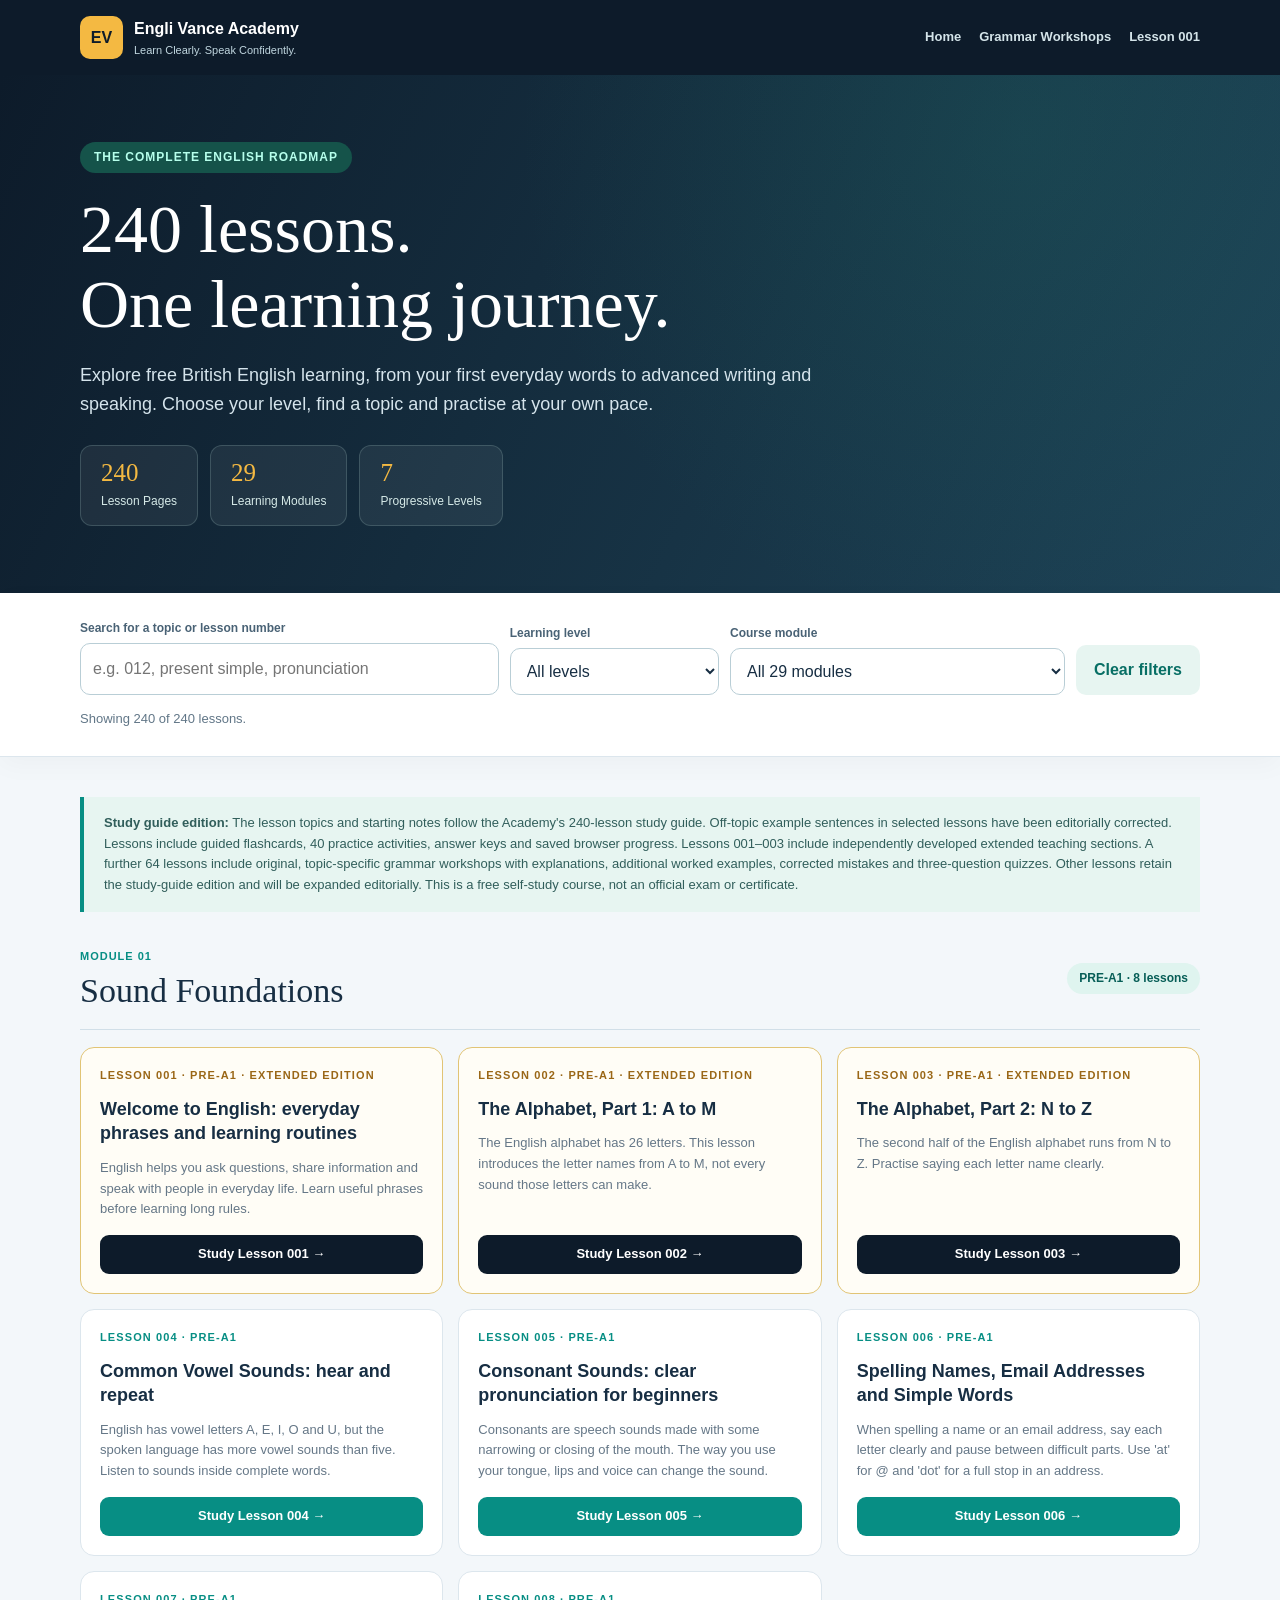
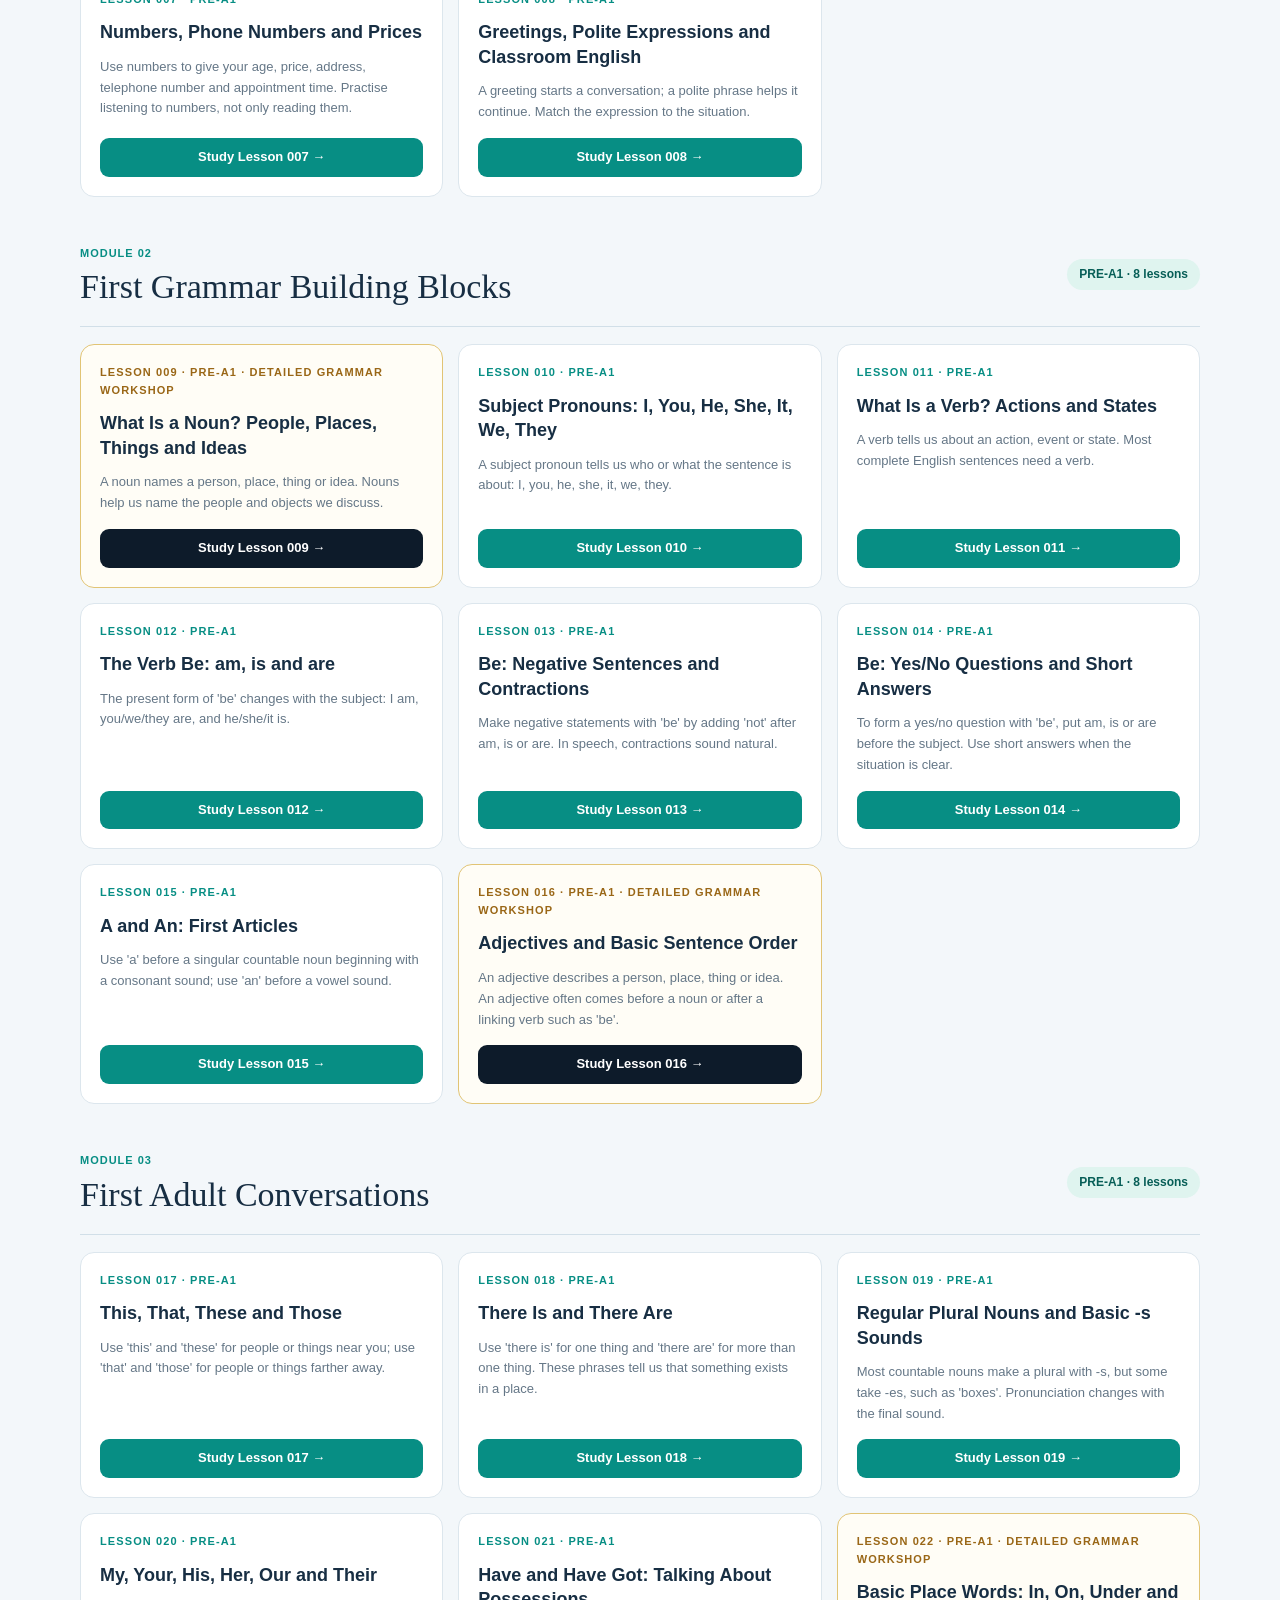
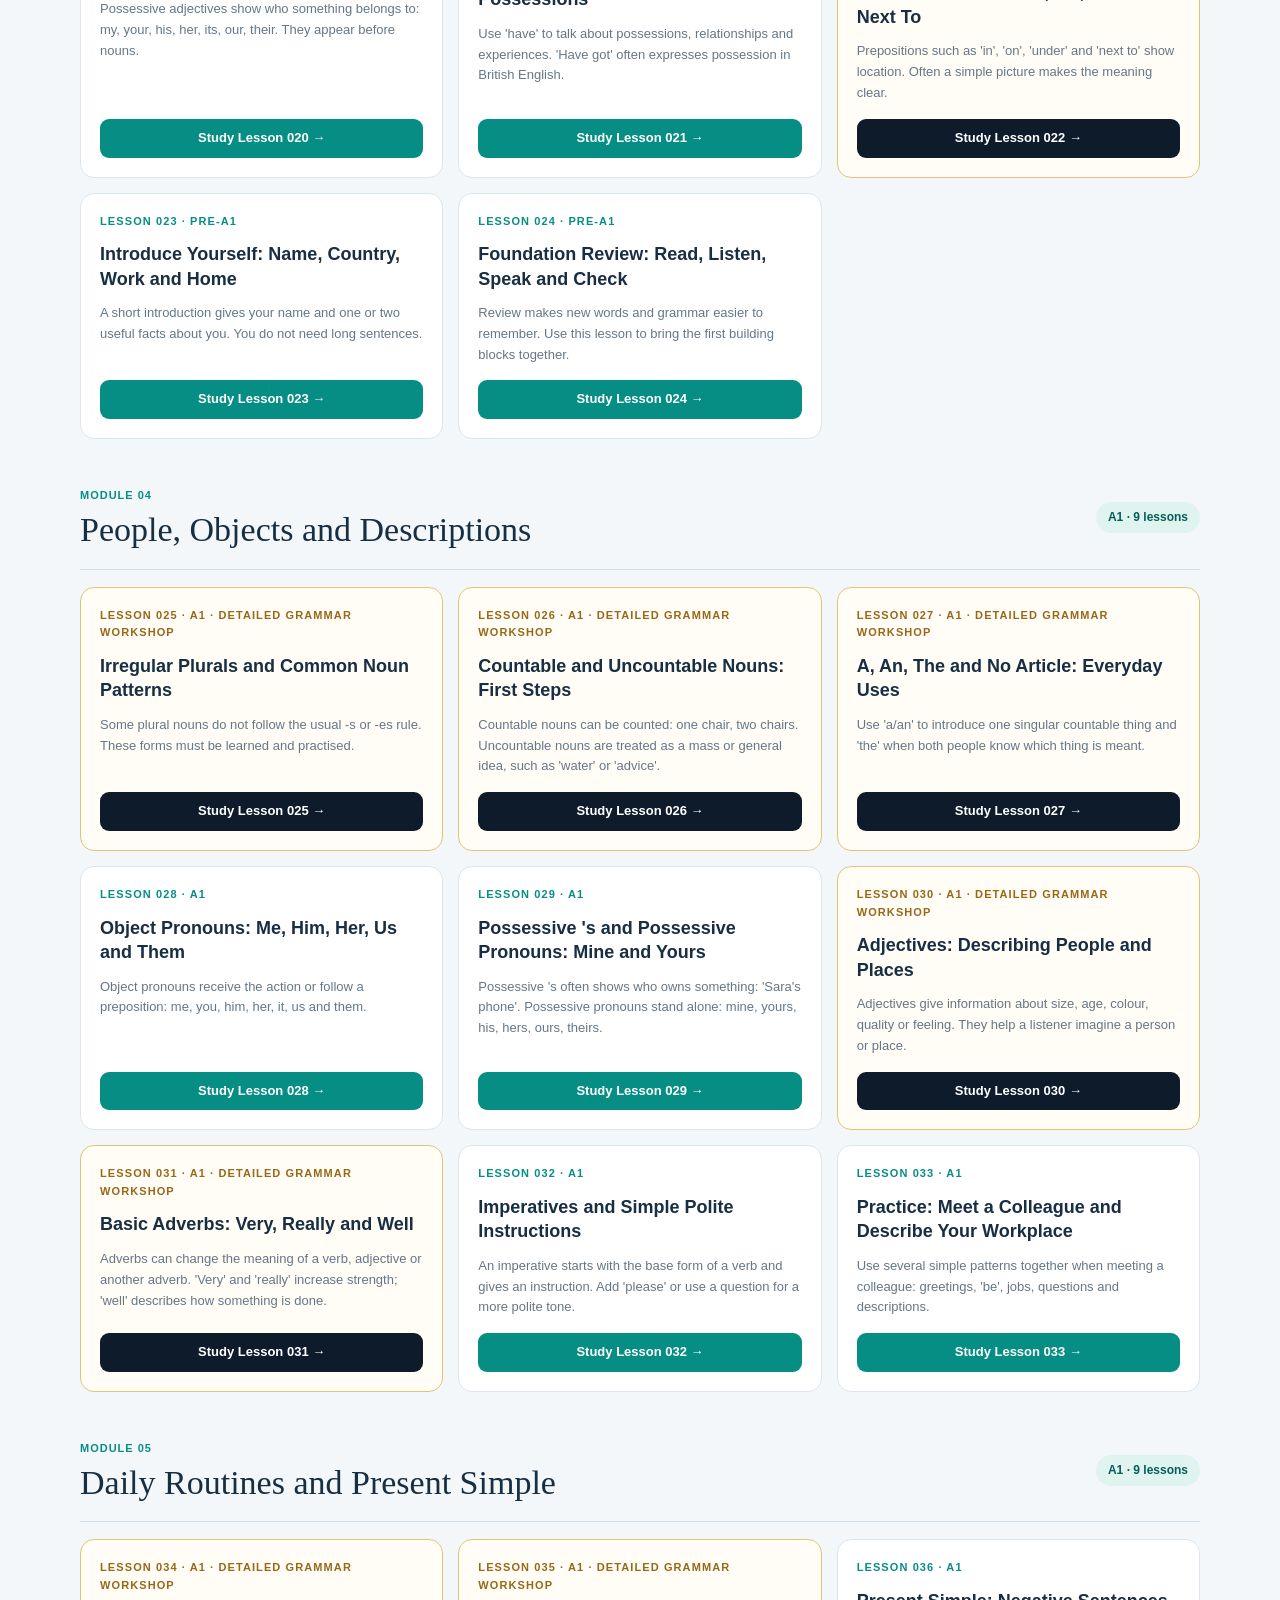
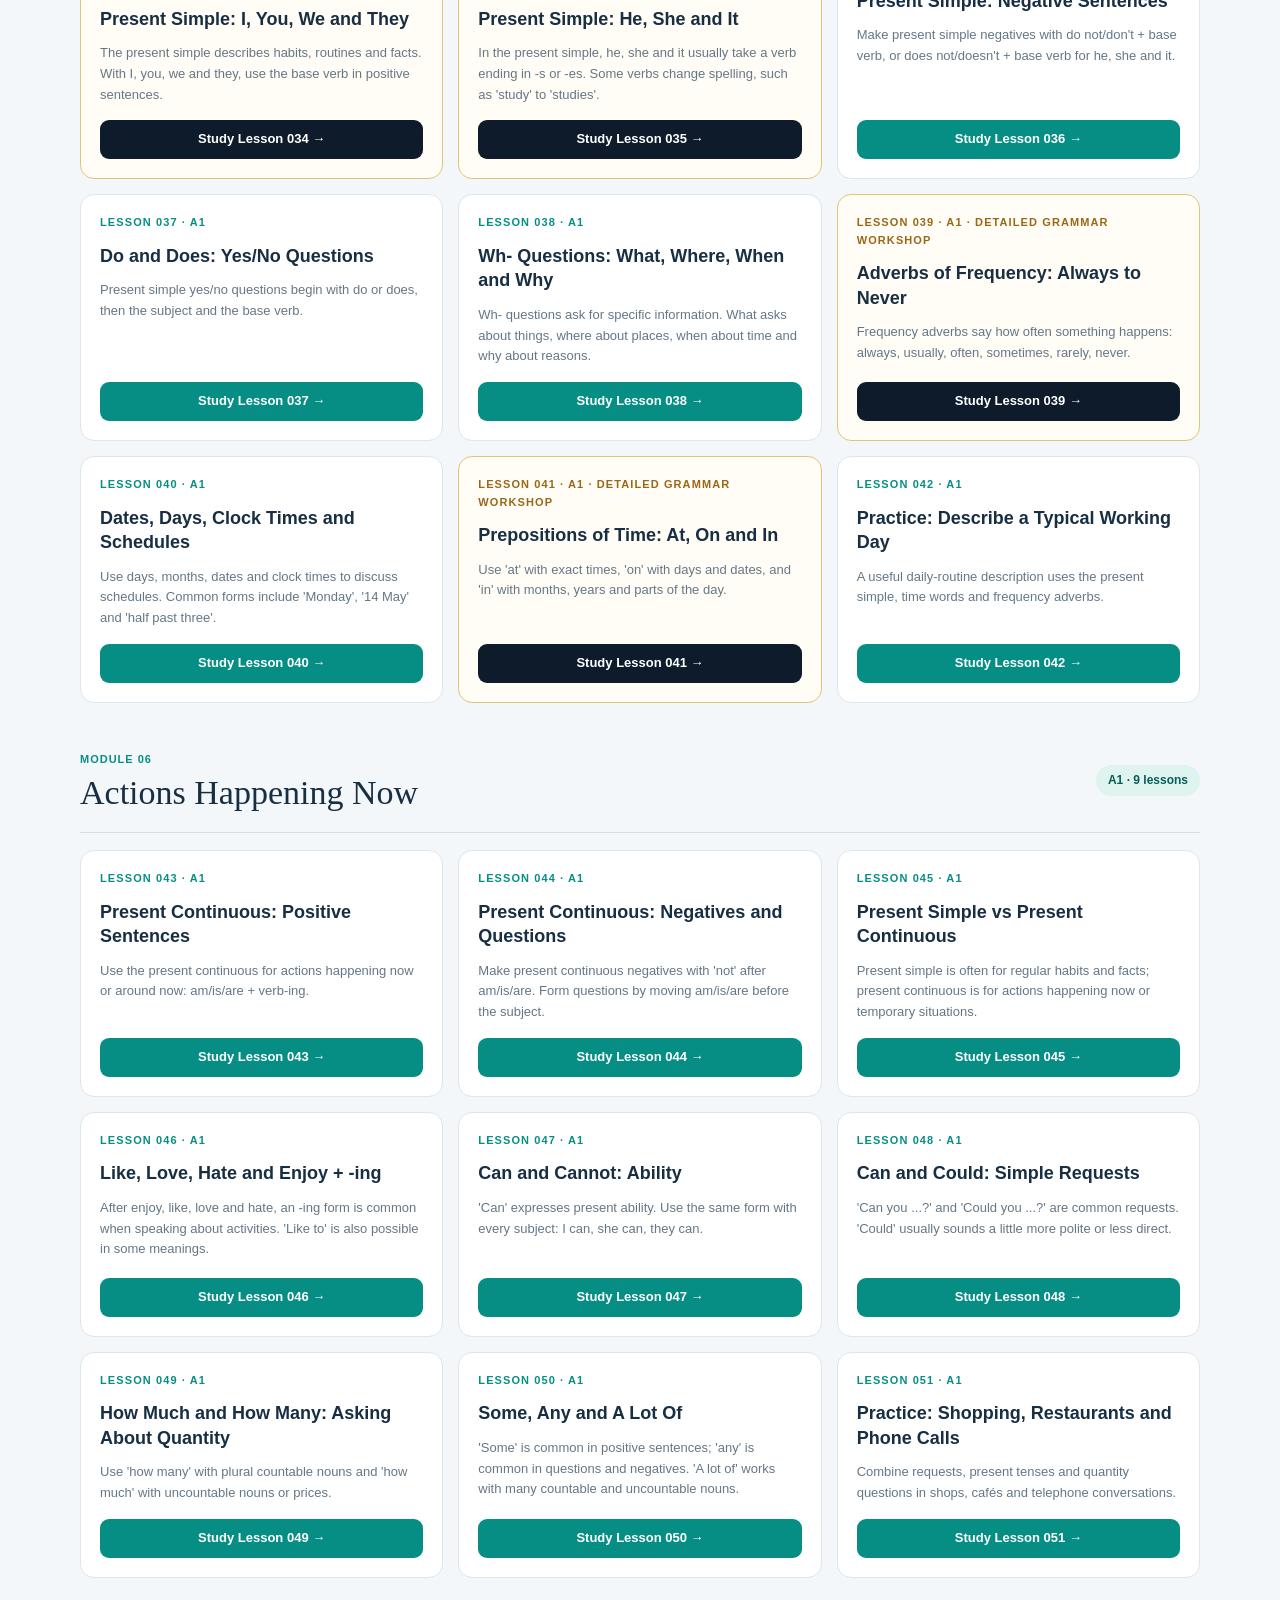
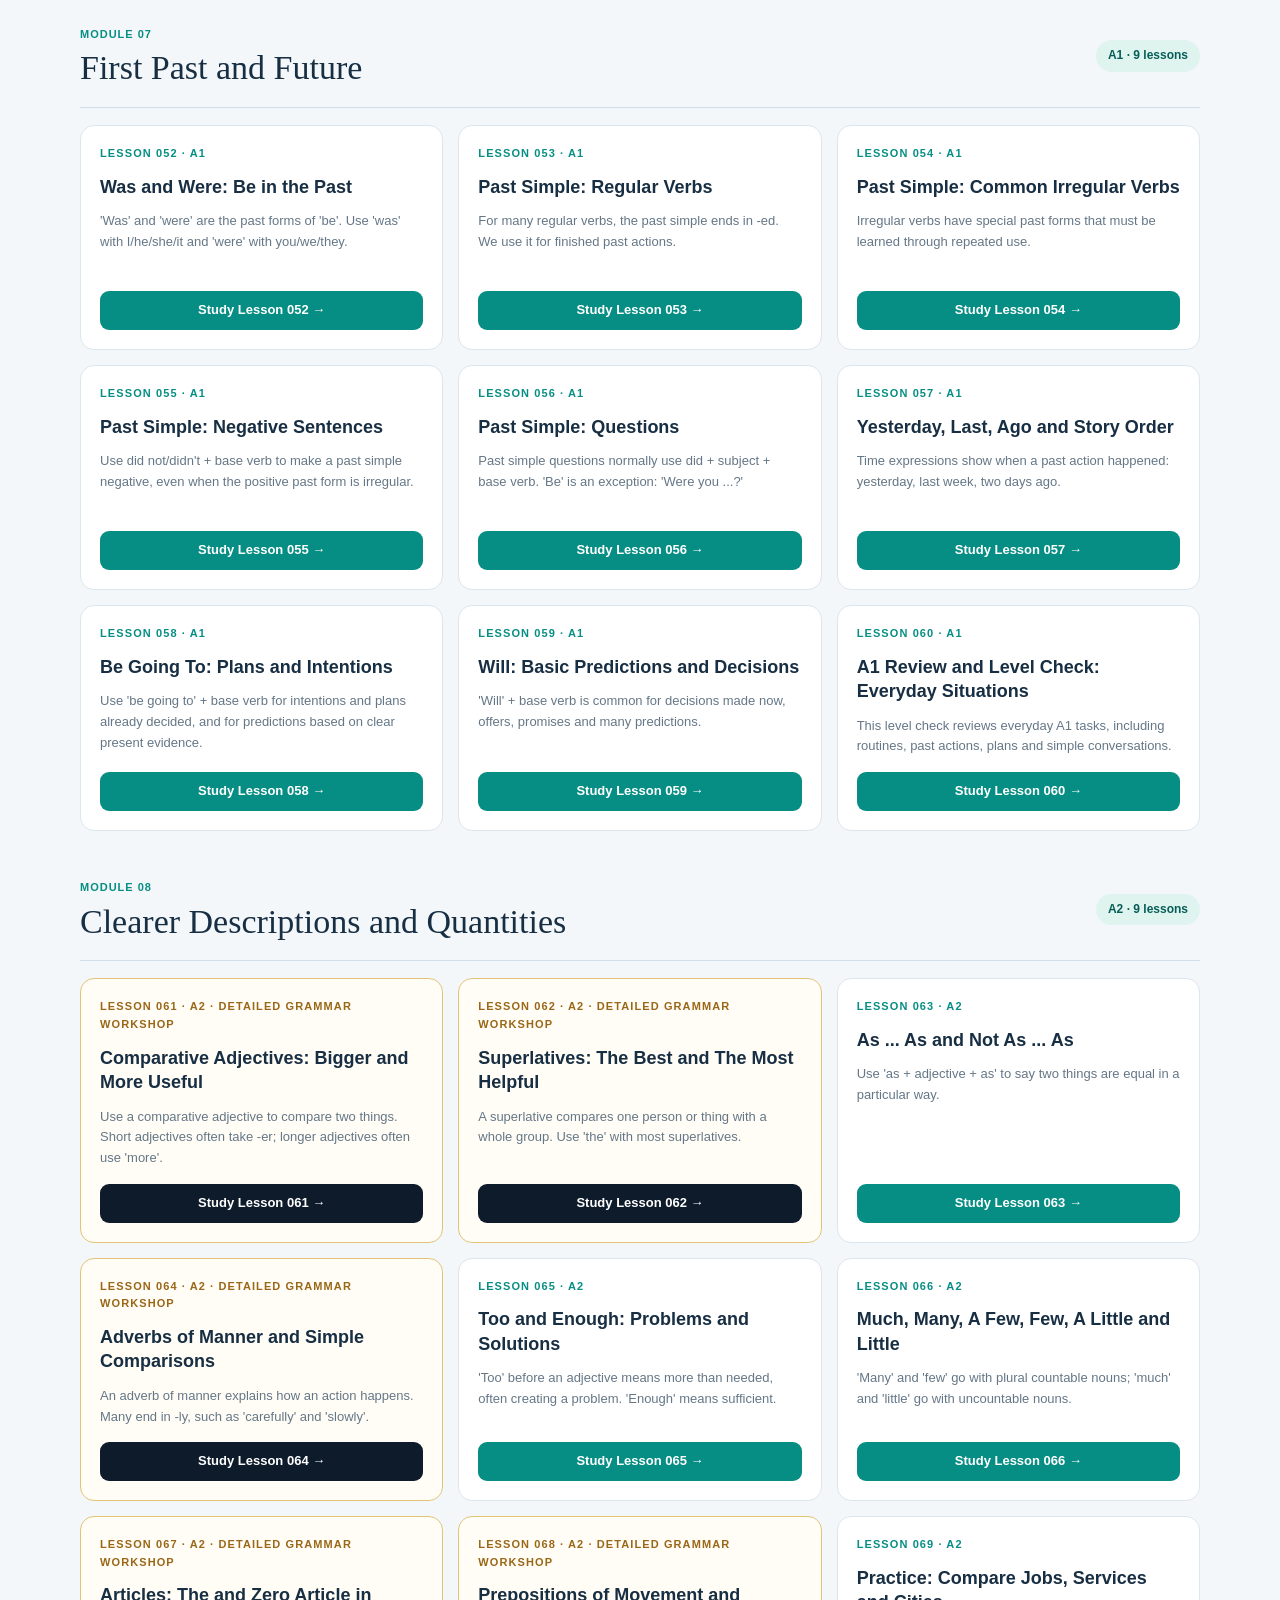
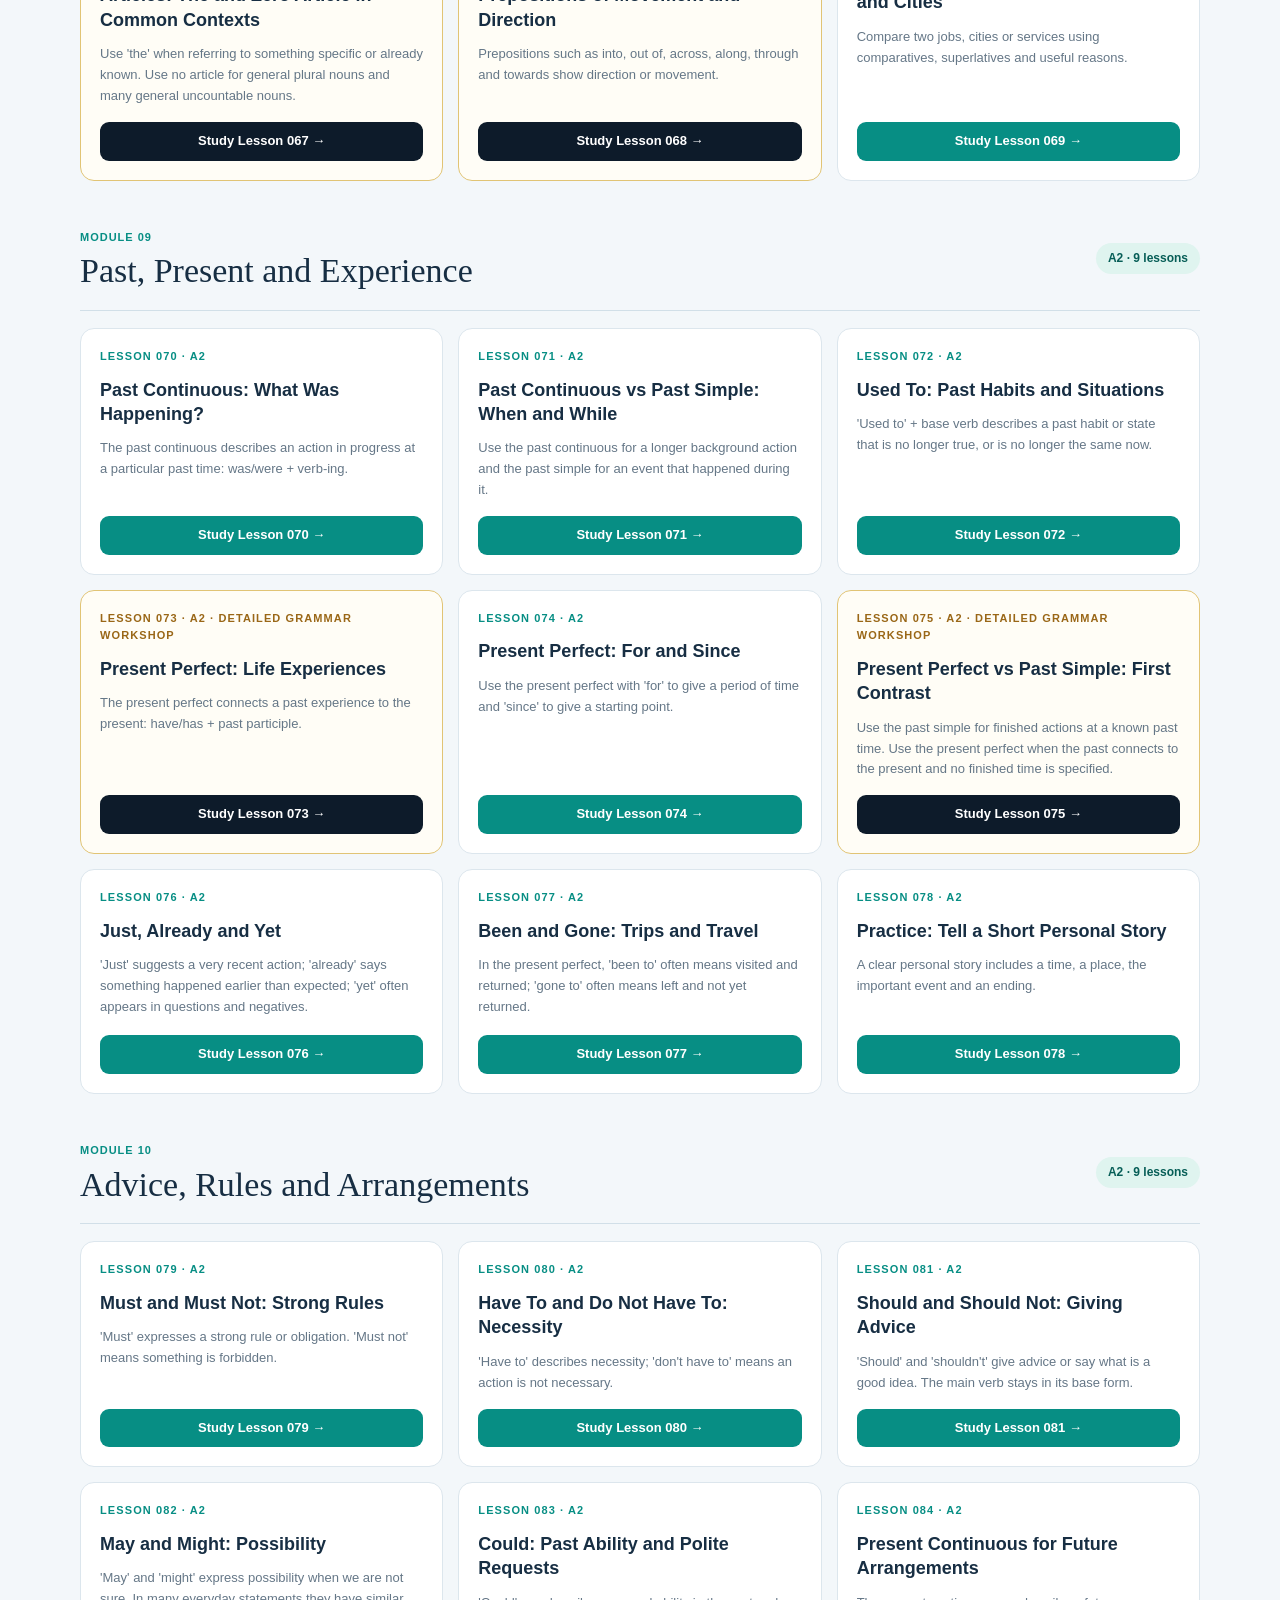
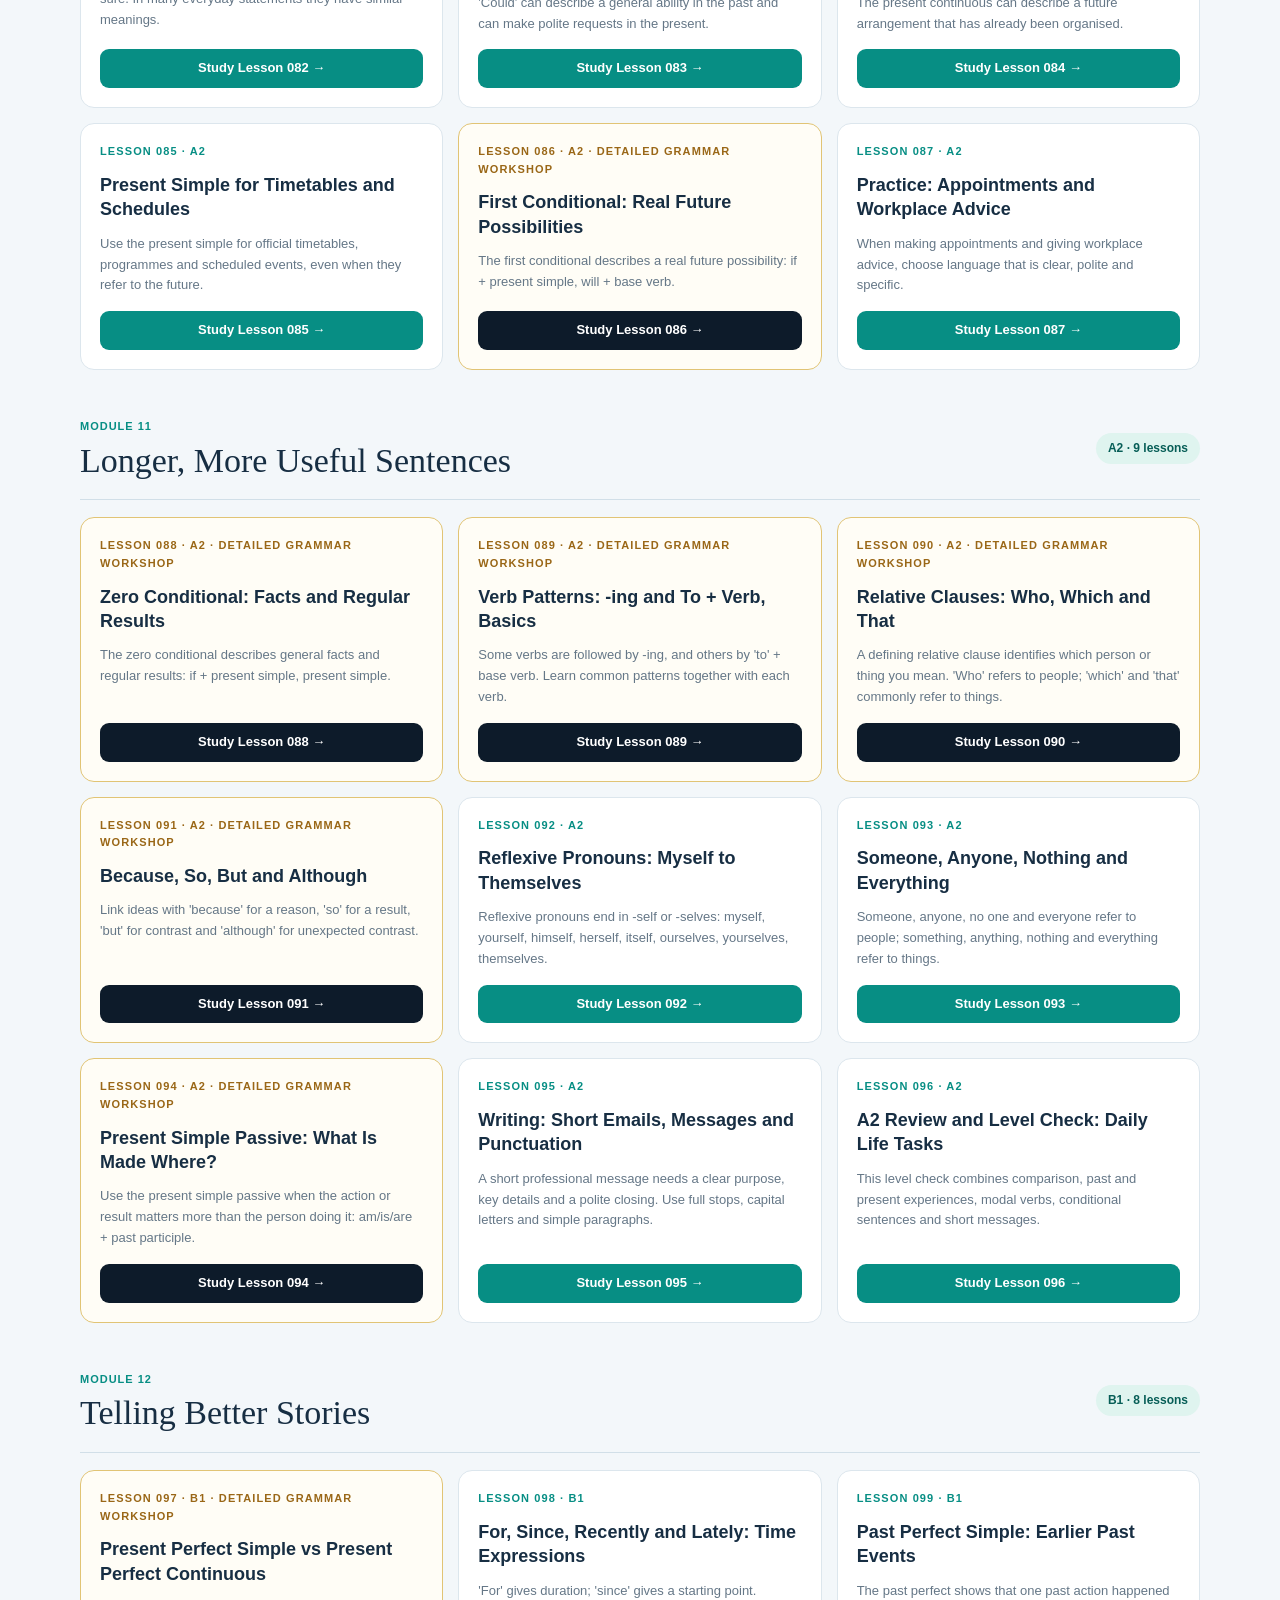
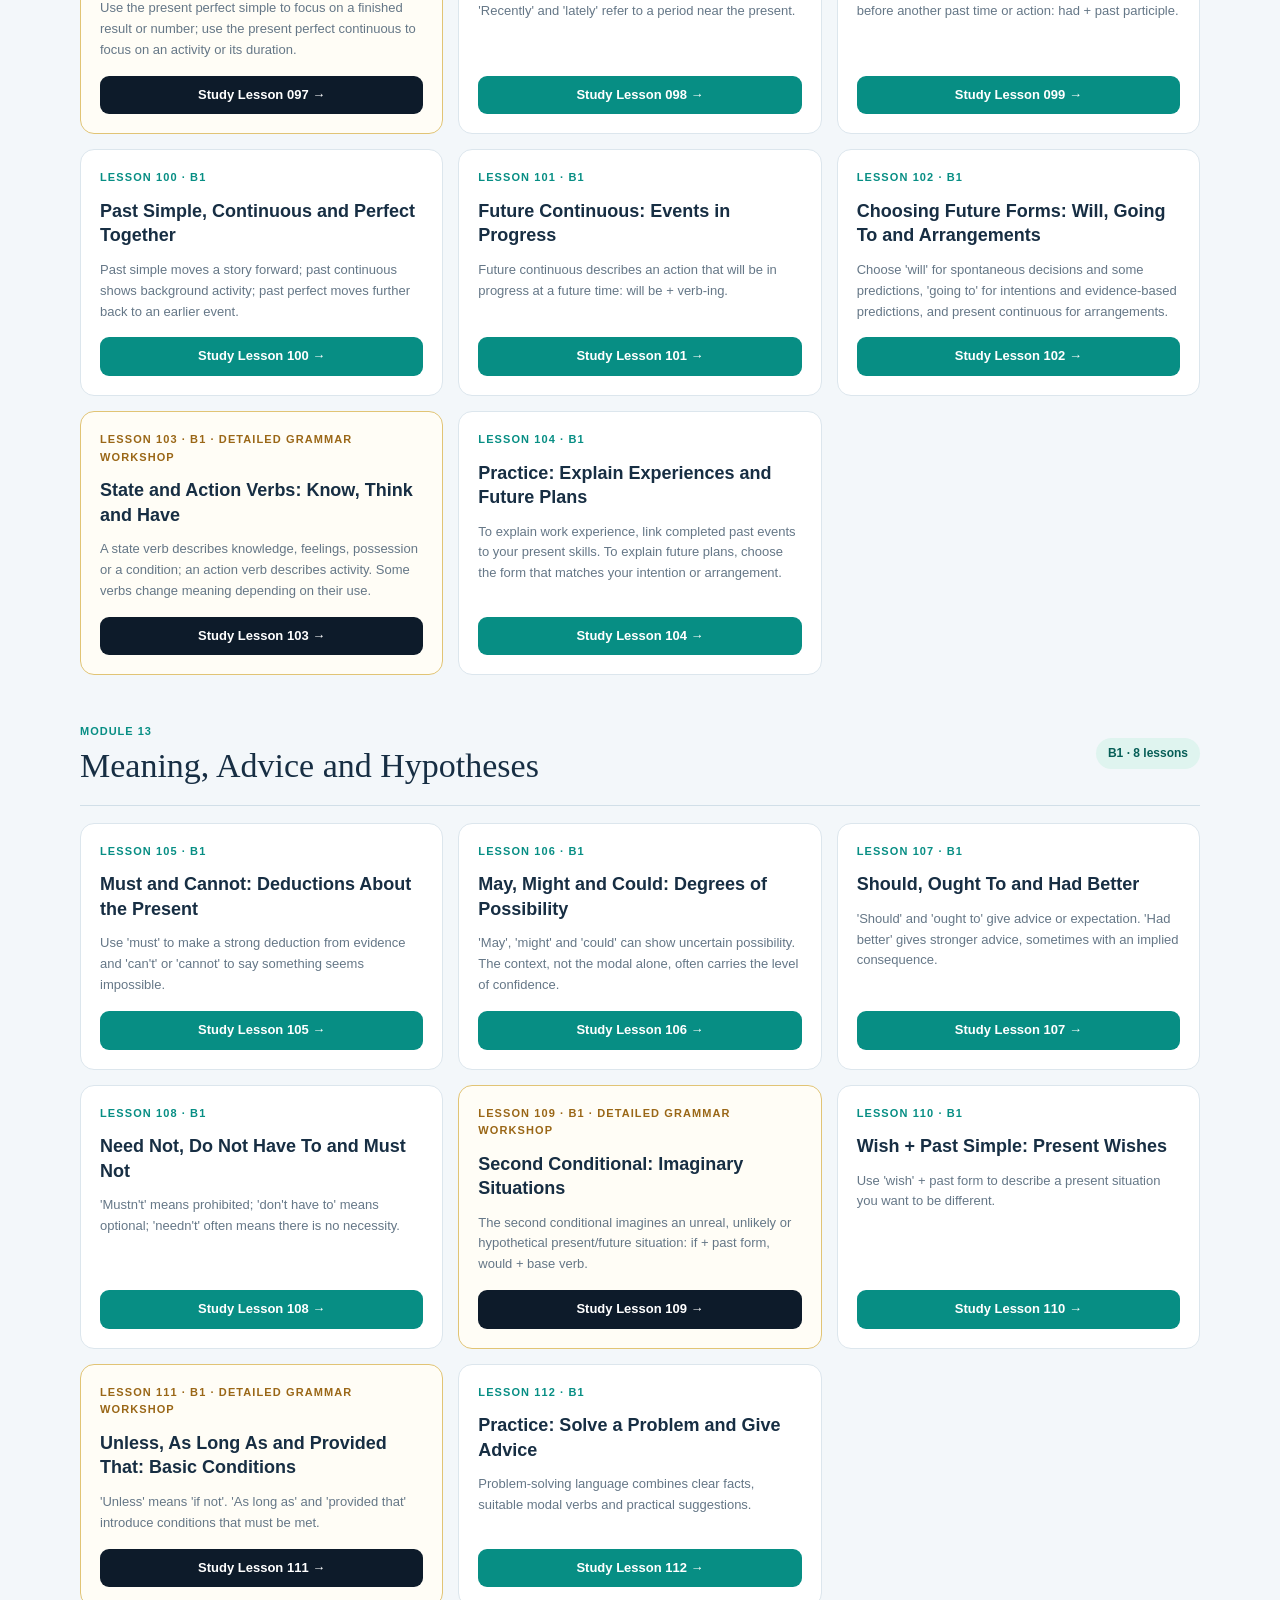
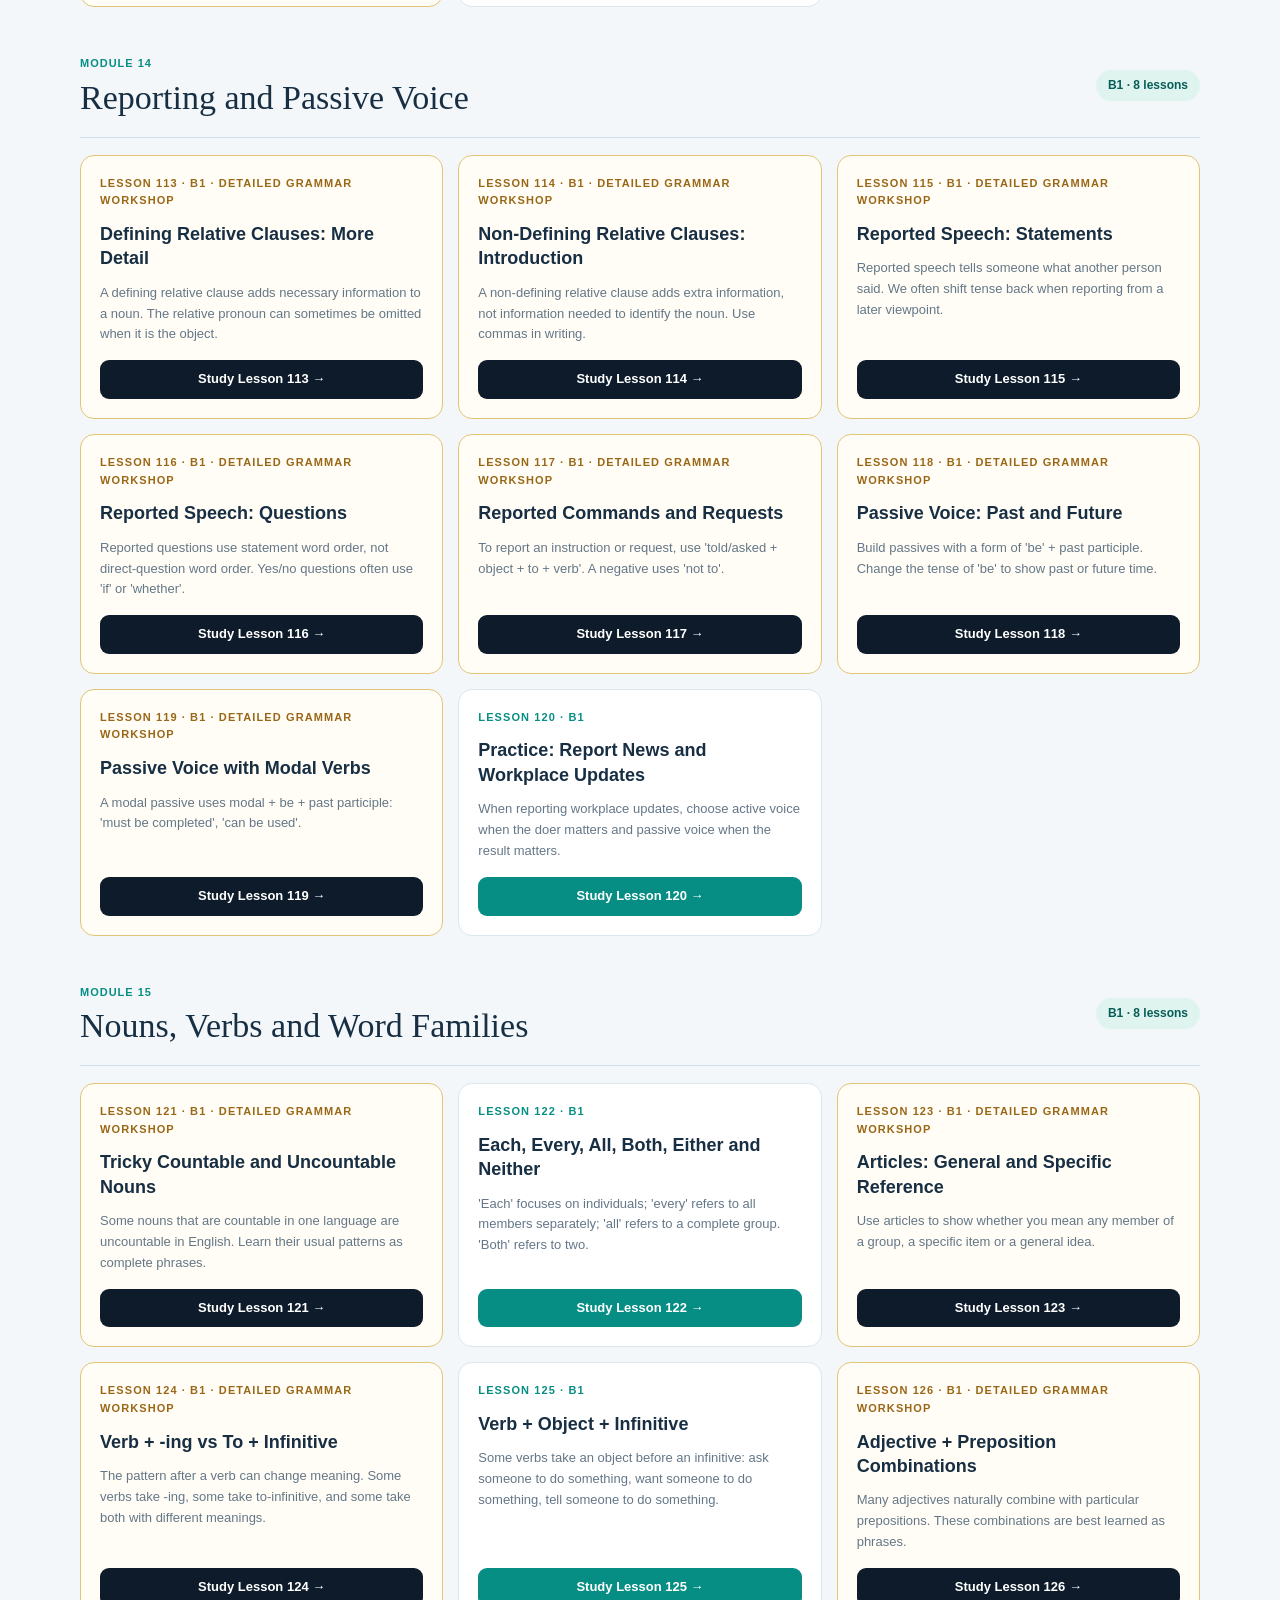
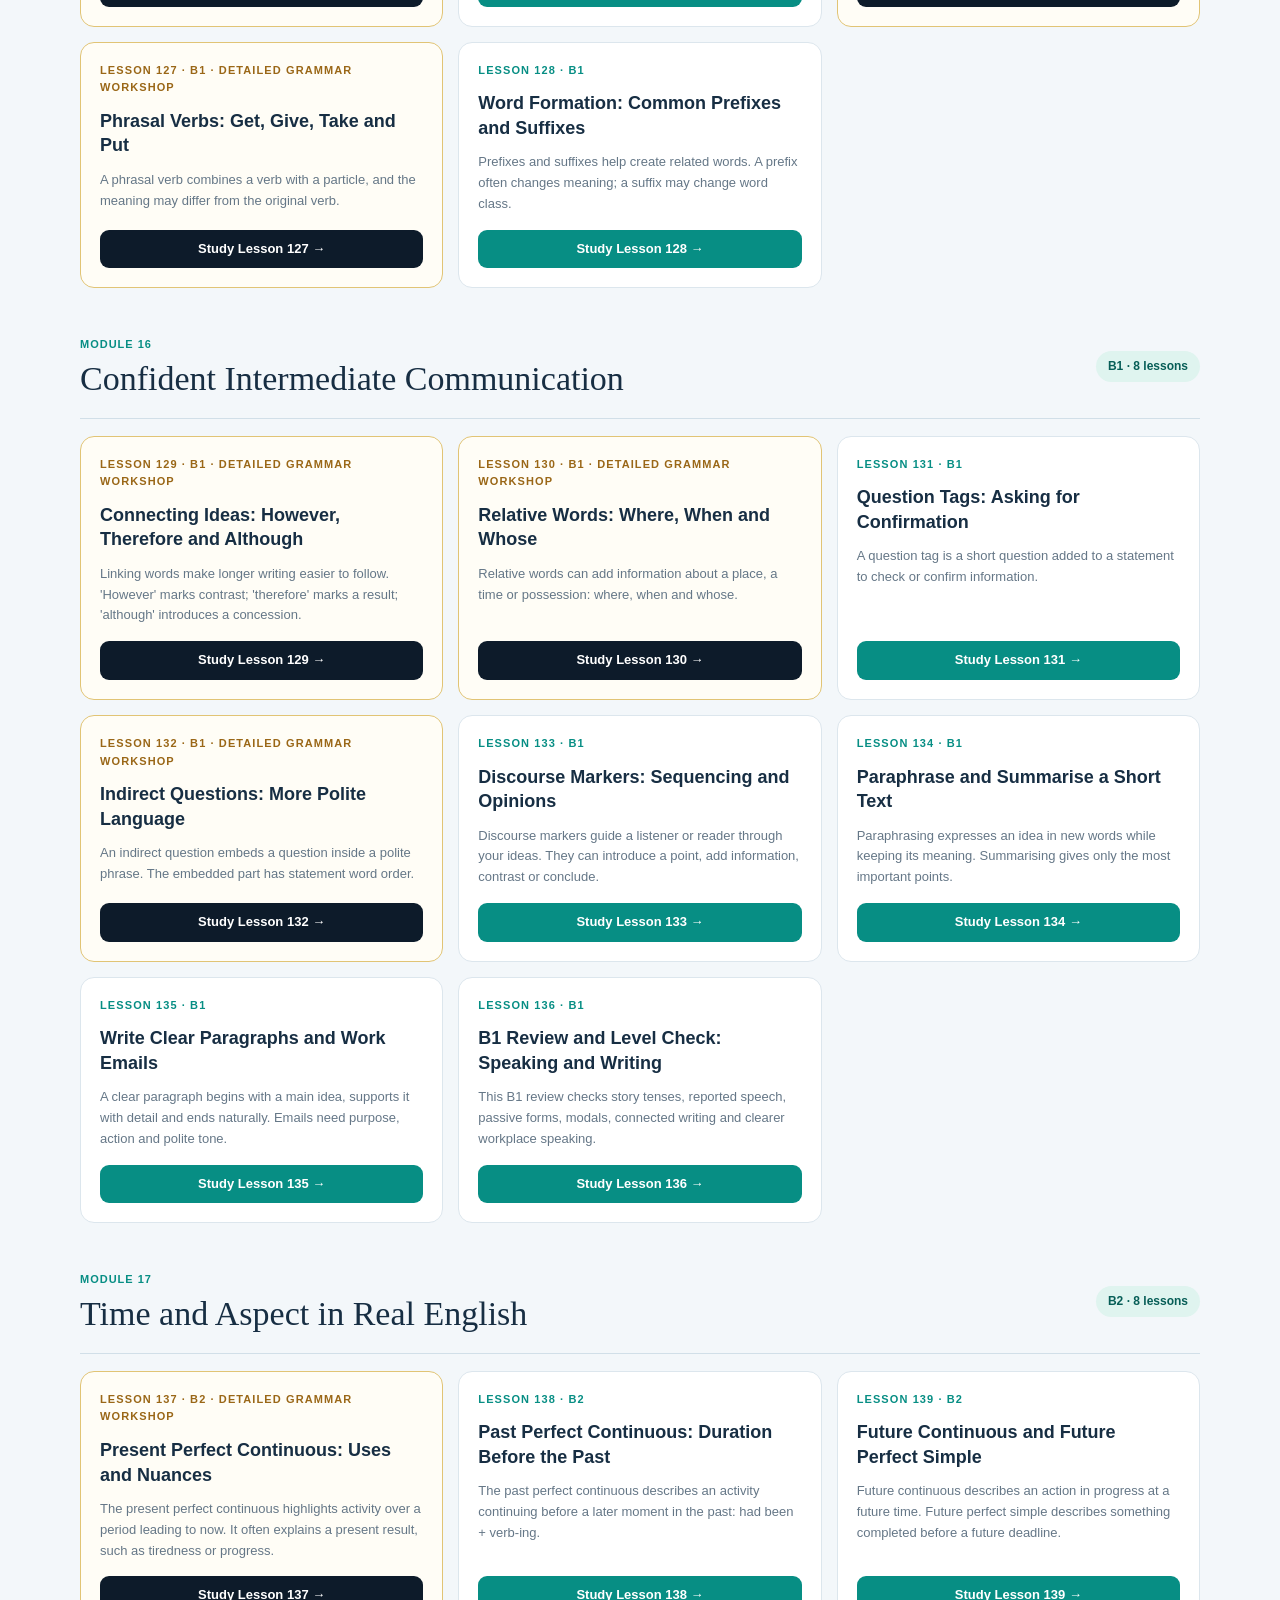
==== commit 27a0a3ad: "Clarify that selected original examples have been reviewed and corrected" ====
--- a/catalog.html
+++ b/catalog.html
@@ -21,7 +21,7 @@
 <header><div class="wrap topbar"><a href="index.html" class="brand"><span class="logo">EV</span><span>Engli Vance Academy<small>Learn Clearly. Speak Confidently.</small></span></a><nav class="nav"><a href="index.html">Home</a><a href="grammar.html">Grammar Workshops</a><a href="lesson.html">Lesson 001</a></nav></div></header>
 <section class="hero"><div class="wrap"><span class="pill">THE COMPLETE ENGLISH ROADMAP</span><h1>240 lessons.<br>One learning journey.</h1><p>Explore free British English learning, from your first everyday words to advanced writing and speaking. Choose your level, find a topic and practise at your own pace.</p><div class="stats"><div class="stat"><strong>240</strong><small>Lesson Pages</small></div><div class="stat"><strong>29</strong><small>Learning Modules</small></div><div class="stat"><strong>7</strong><small>Progressive Levels</small></div></div></div></section>
 <div class="controls"><div class="wrap"><div class="search-grid"><div class="control search"><label for="search">Search for a topic or lesson number</label><input id="search" type="search" placeholder="e.g. 012, present simple, pronunciation"></div><div class="control"><label for="level">Learning level</label><select id="level"><option value="">All levels</option><option>PRE-A1</option><option>A1</option><option>A2</option><option>B1</option><option>B2</option><option>C1</option><option>C2</option></select></div><div class="control"><label for="module">Course module</label><select id="module"><option value="">All 29 modules</option></select></div><button class="reset" id="reset" type="button">Clear filters</button></div><p class="count" id="result-count" role="status" aria-live="polite">Showing 240 lessons.</p></div></div>
-<main><div class="wrap"><div class="info"><strong>Study guide edition:</strong> The lesson topics, rules and worked examples follow the Academy's 240-lesson study guide. Lessons include guided flashcards, 40 practice activities, answer keys and saved browser progress. Lessons 001–003 include independently developed extended teaching sections. A further 64 lessons include original, topic-specific grammar workshops with explanations, additional worked examples, corrected mistakes and three-question quizzes. Other lessons retain the study-guide edition and will be expanded editorially. This is a free self-study course, not an official exam or certificate.</div><div id="modules"></div></div></main>
+<main><div class="wrap"><div class="info"><strong>Study guide edition:</strong> The lesson topics and starting notes follow the Academy's 240-lesson study guide. Off-topic example sentences in selected lessons have been editorially corrected. Lessons include guided flashcards, 40 practice activities, answer keys and saved browser progress. Lessons 001–003 include independently developed extended teaching sections. A further 64 lessons include original, topic-specific grammar workshops with explanations, additional worked examples, corrected mistakes and three-question quizzes. Other lessons retain the study-guide edition and will be expanded editorially. This is a free self-study course, not an official exam or certificate.</div><div id="modules"></div></div></main>
 <footer><strong>Engli Vance Academy</strong><p>Learn Clearly. Speak Confidently.</p><p>Free British English learning · © 2026 Engli Vance Academy</p></footer>
 <script src="course-data.js"></script>
 <script src="grammar-expansions.js"></script>
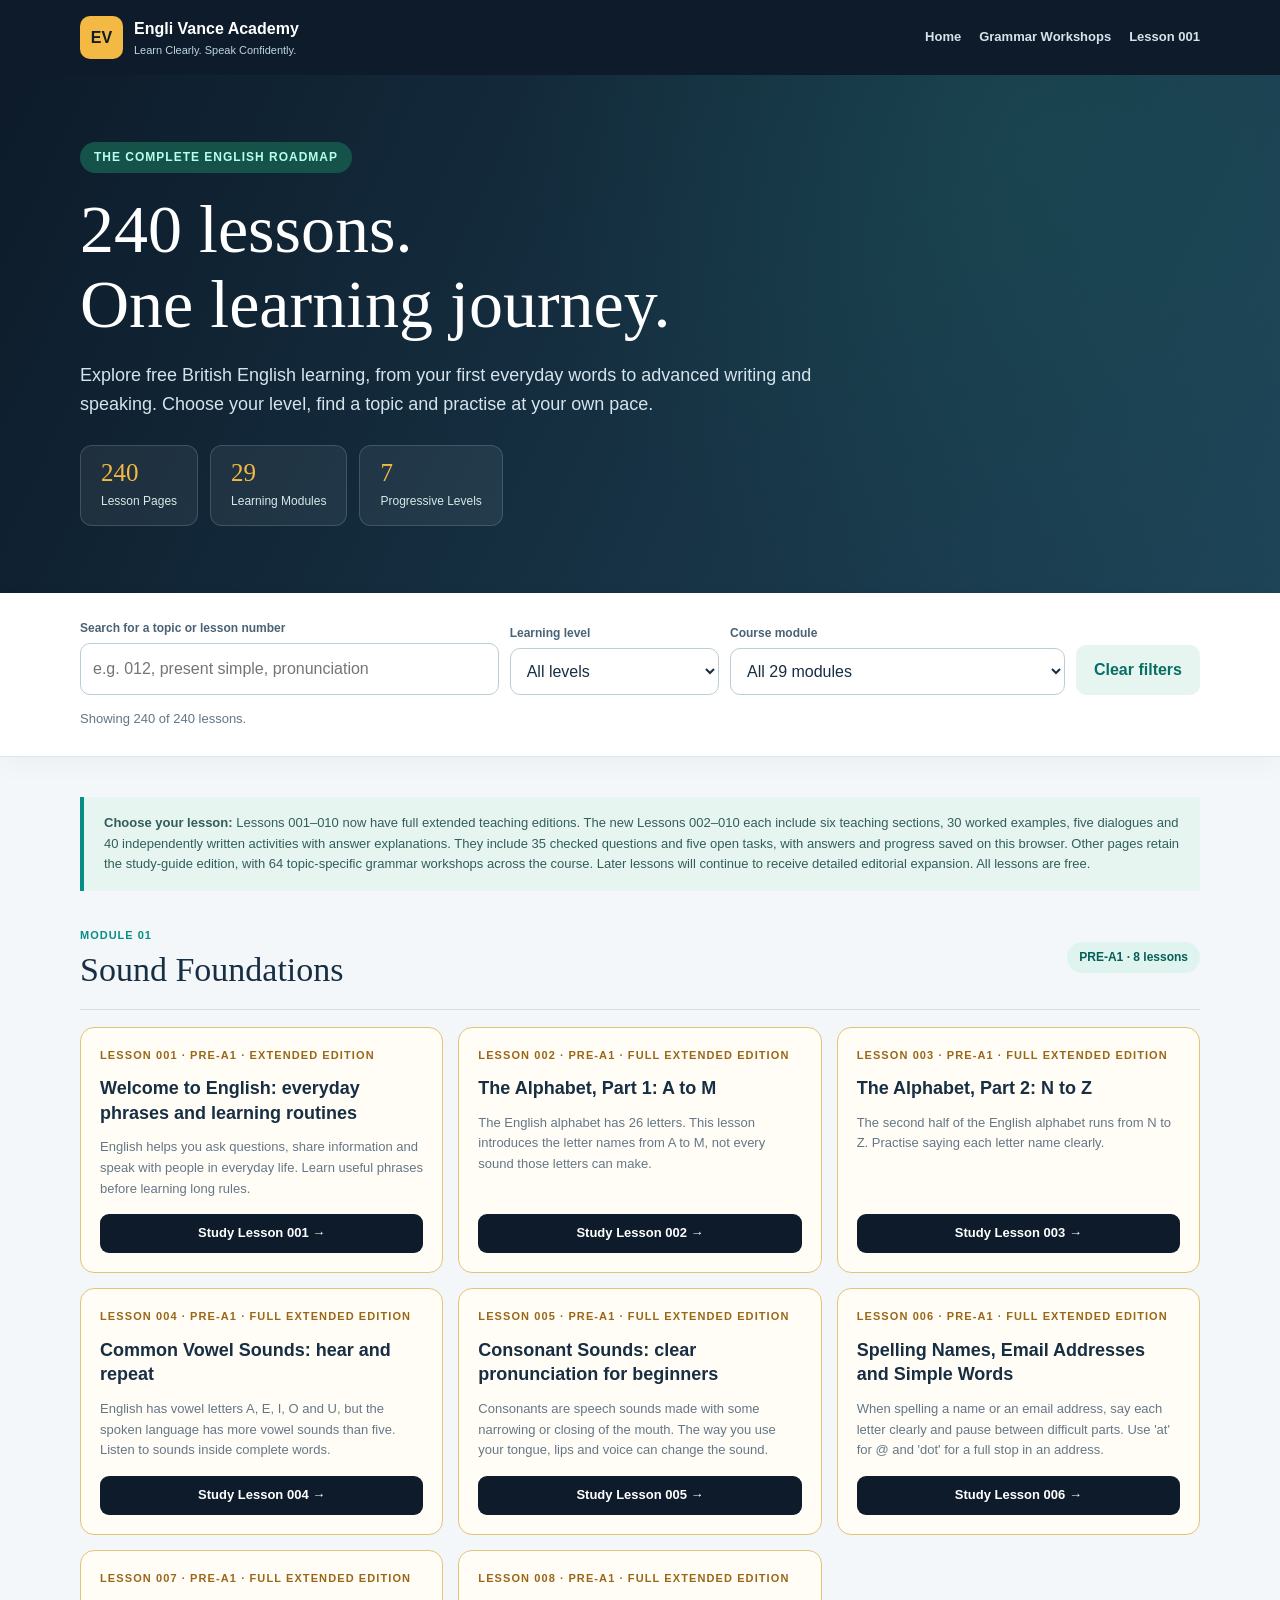
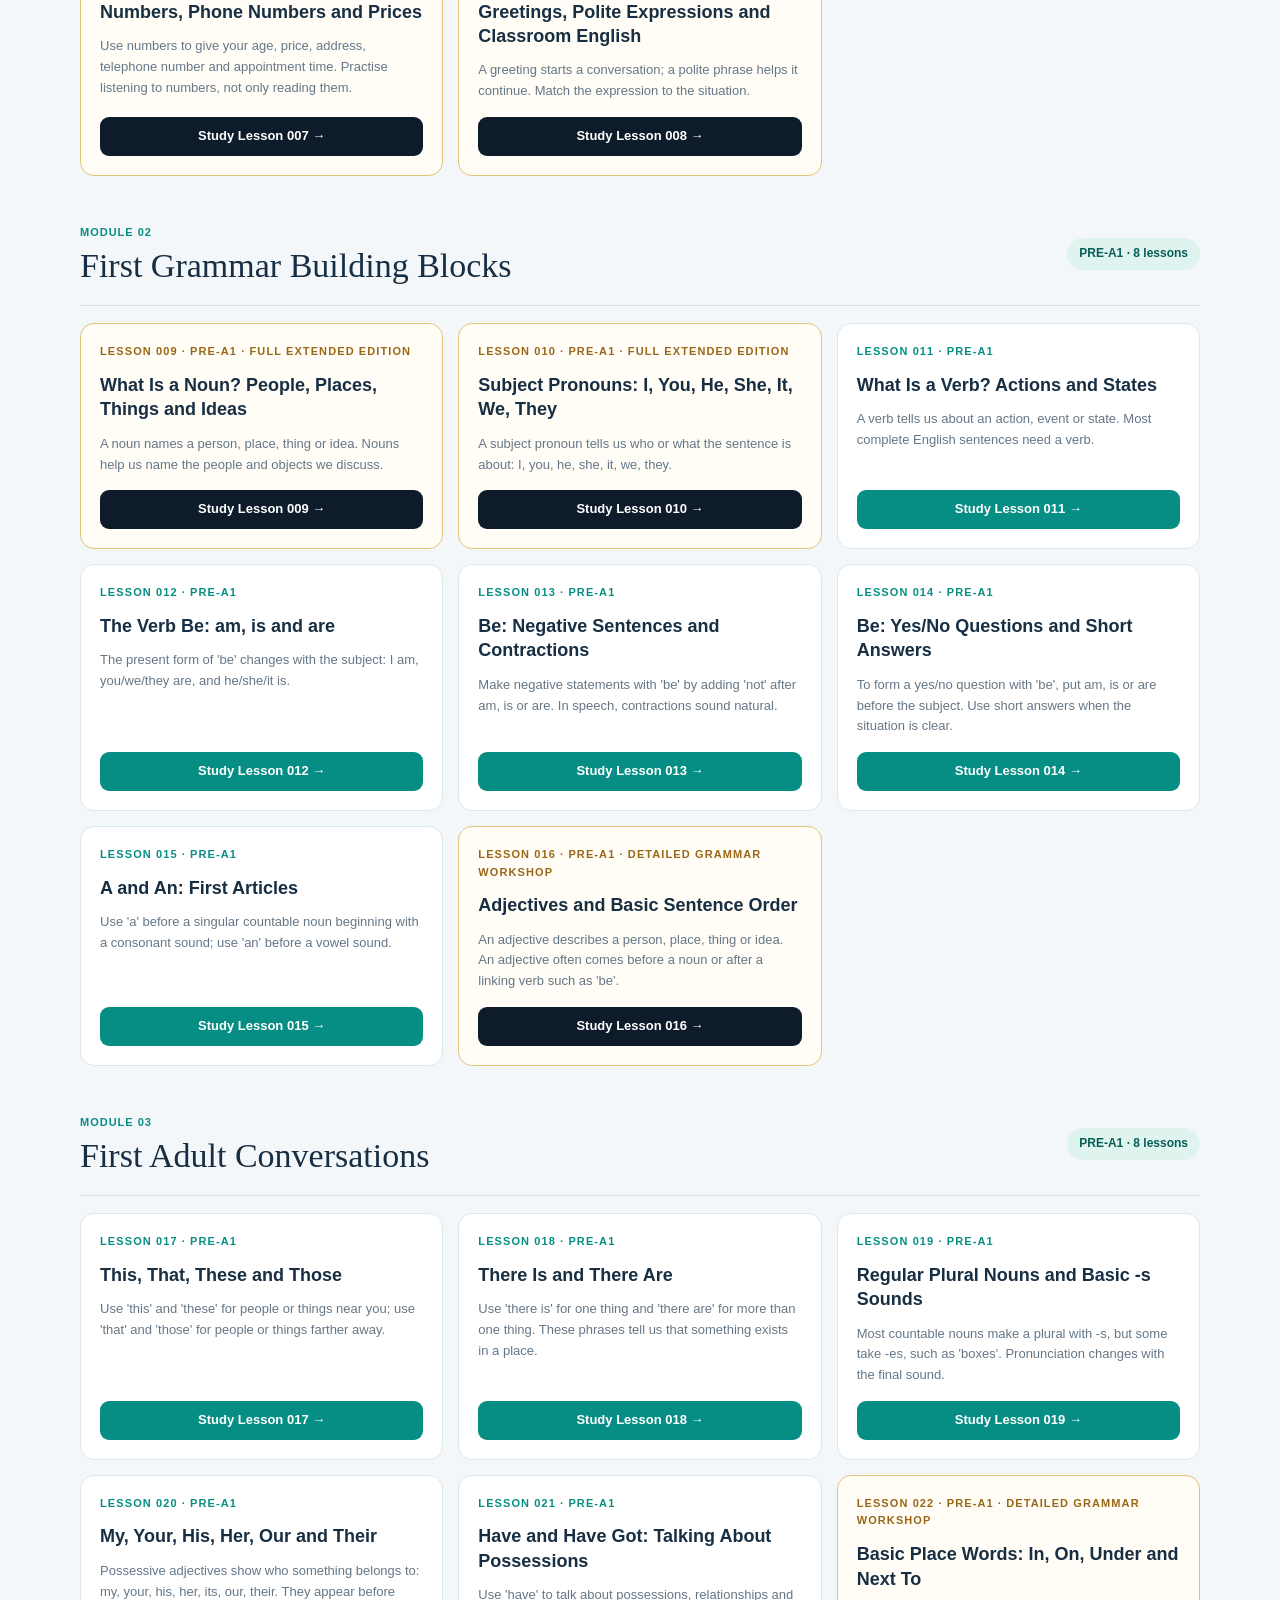
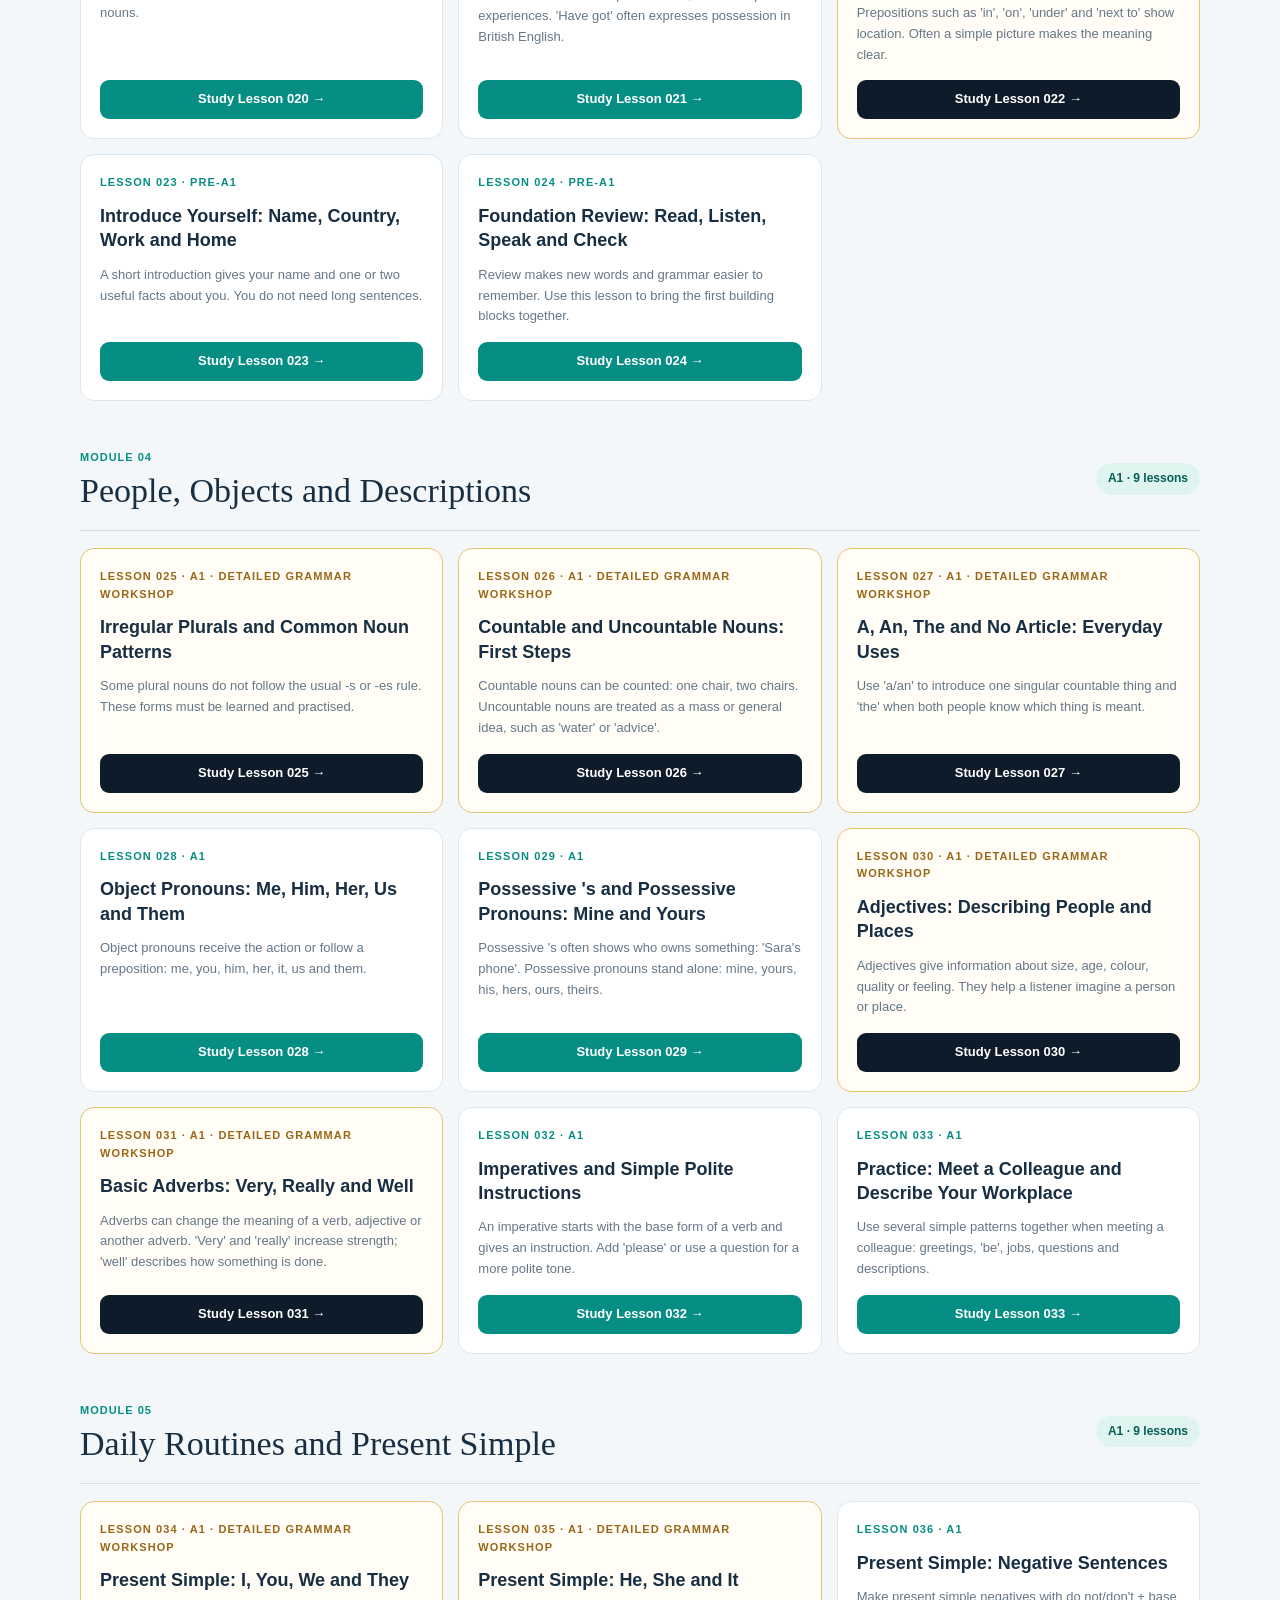
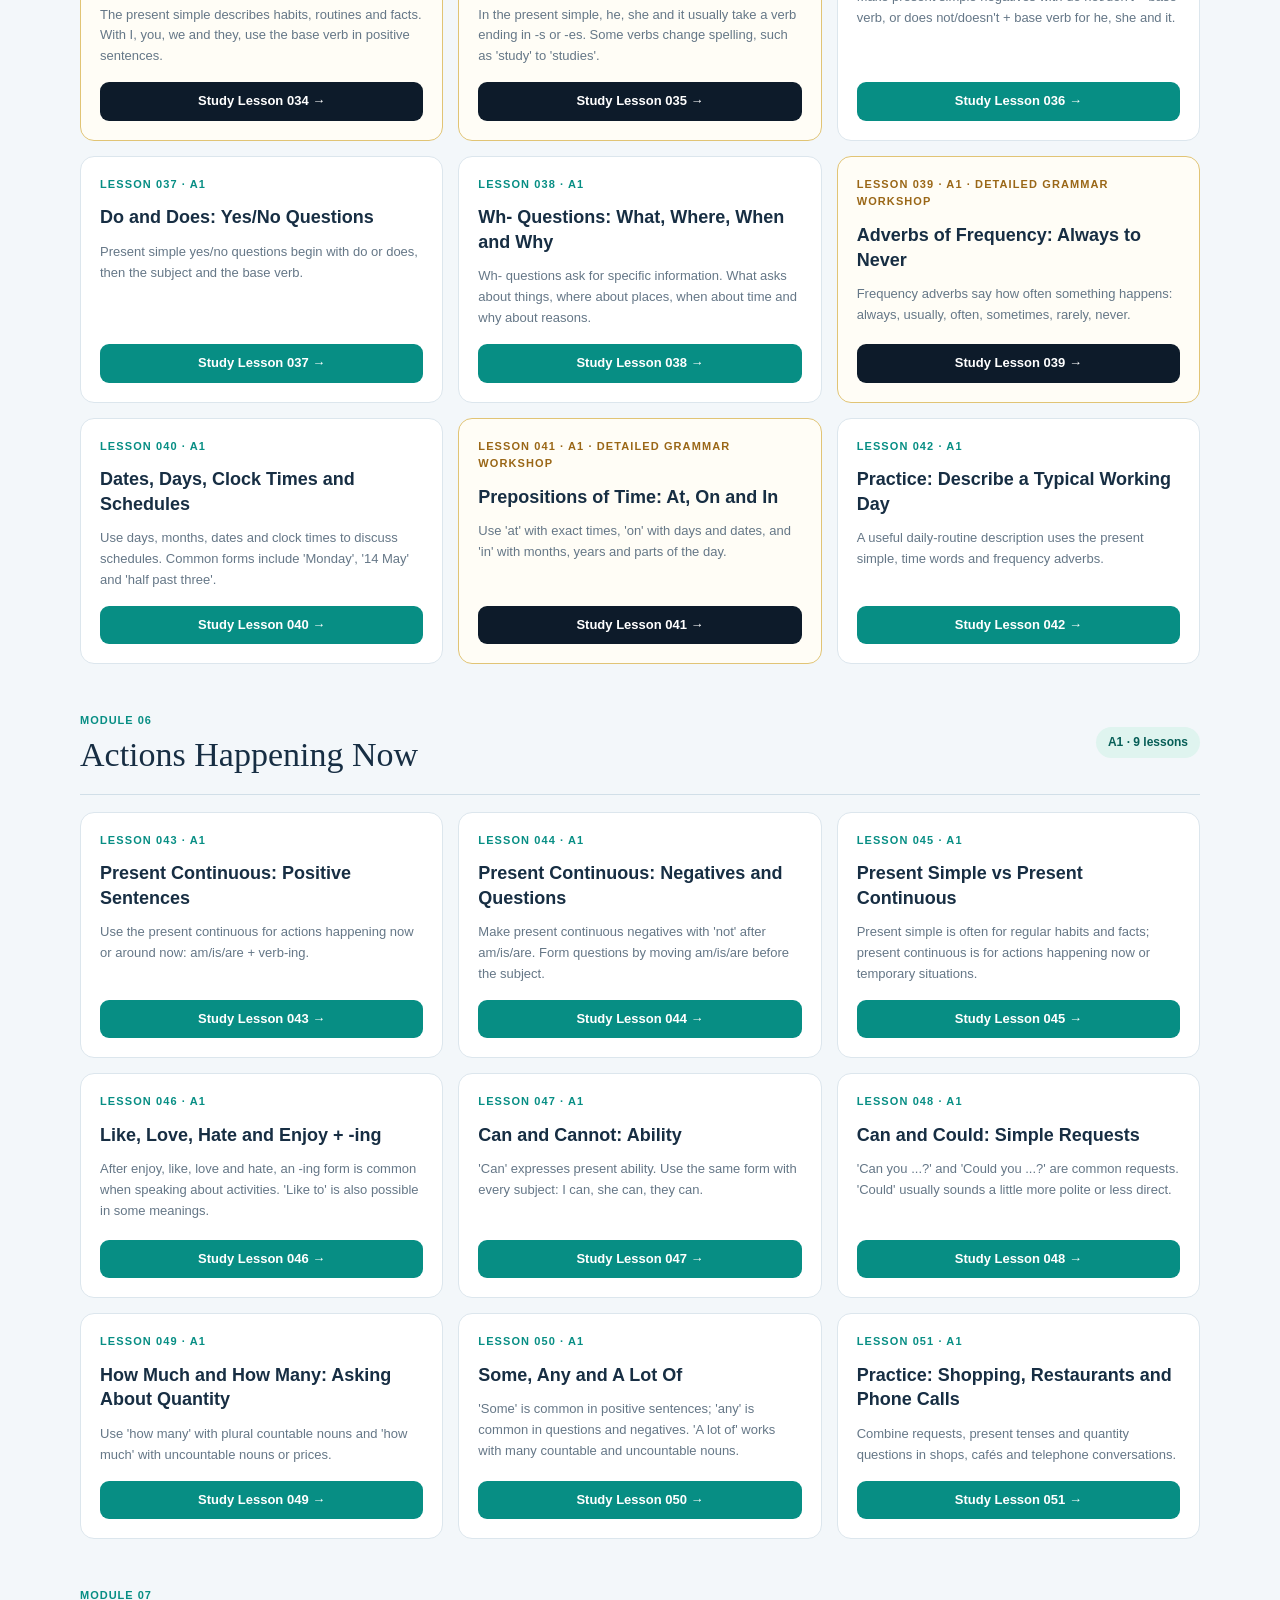
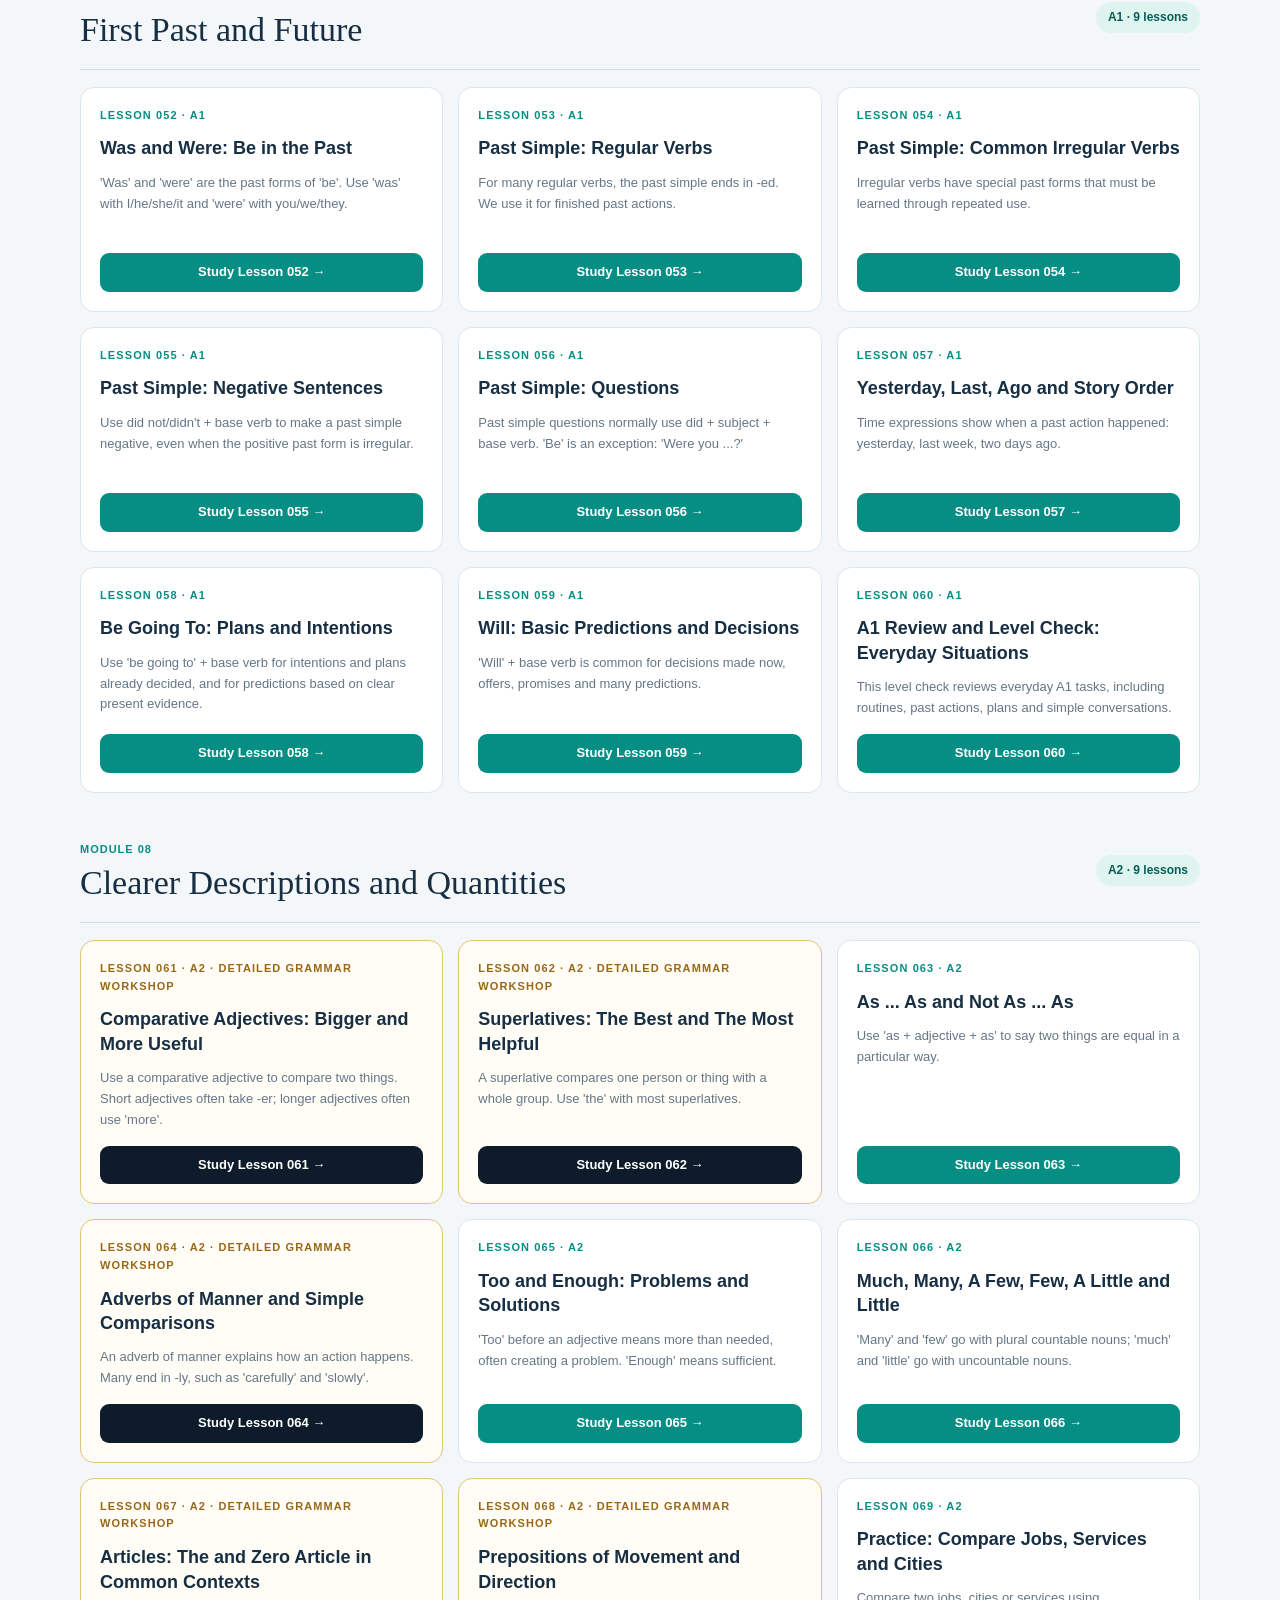
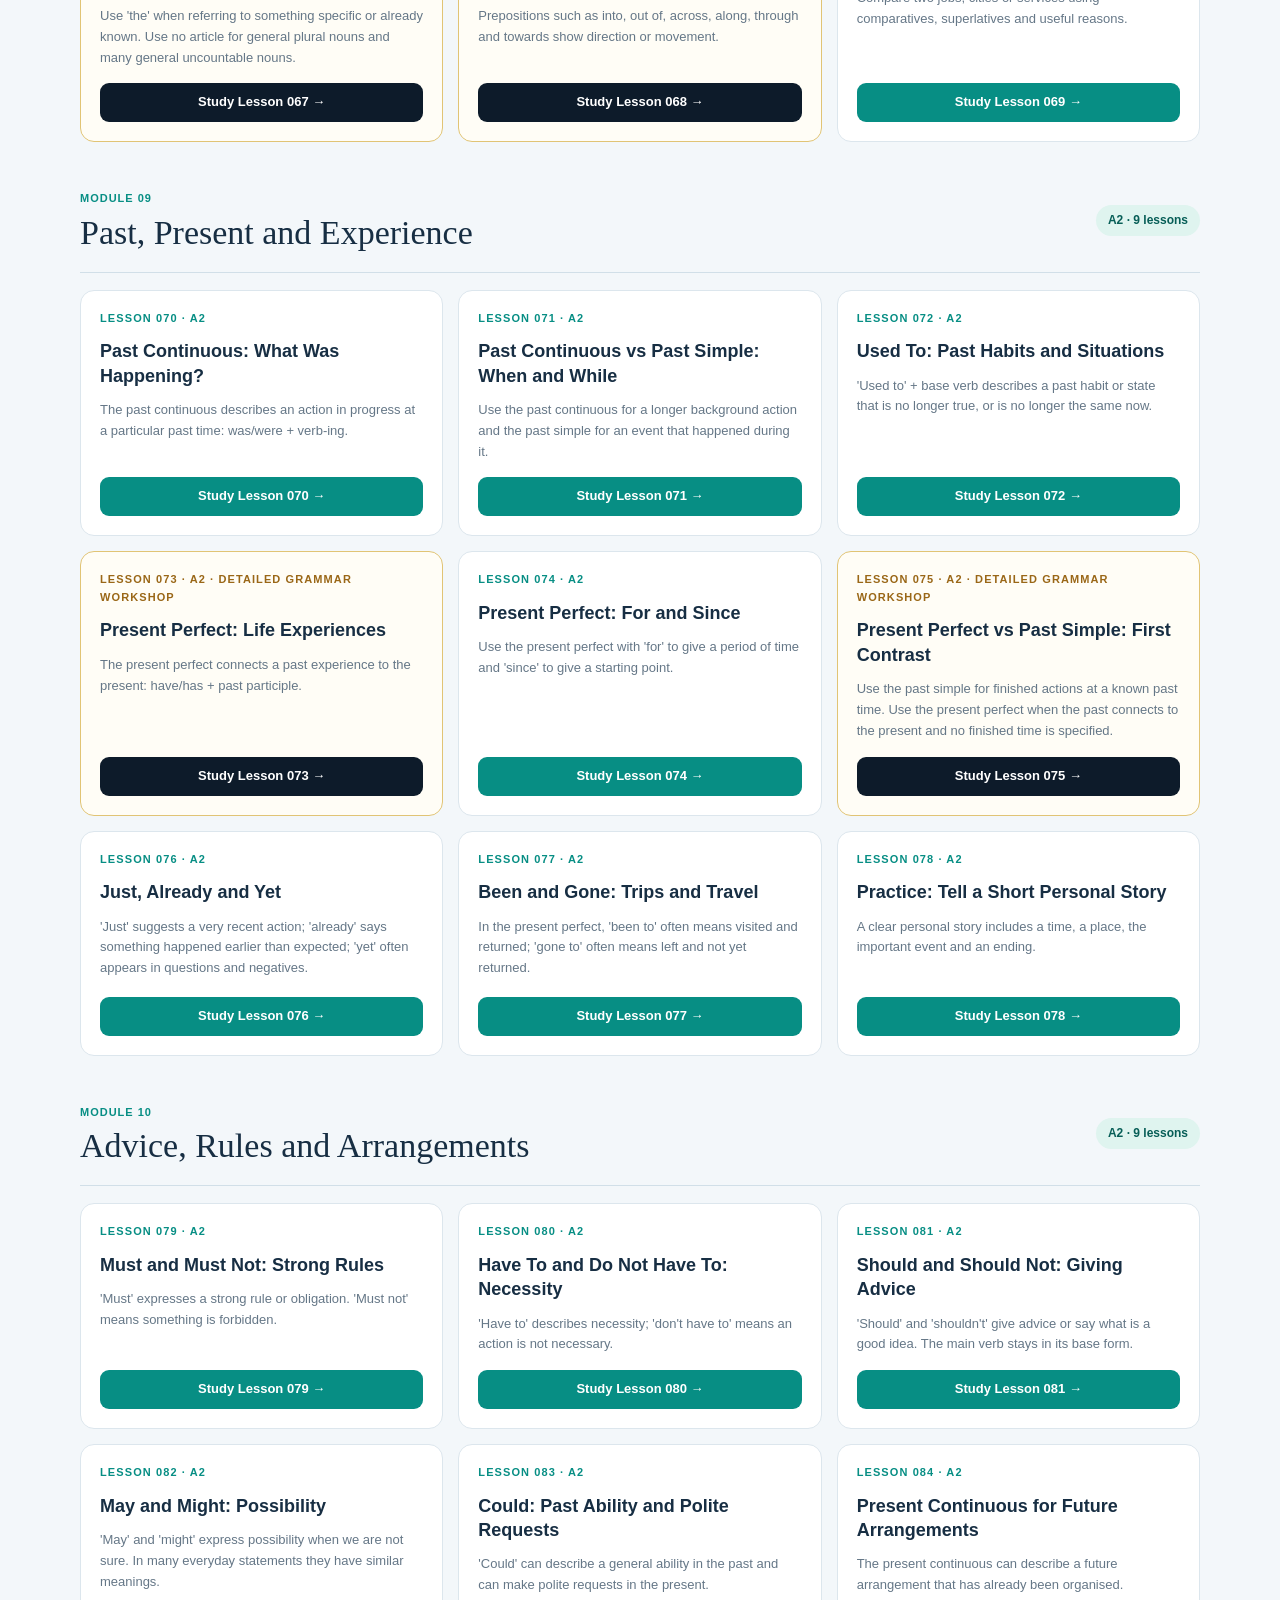
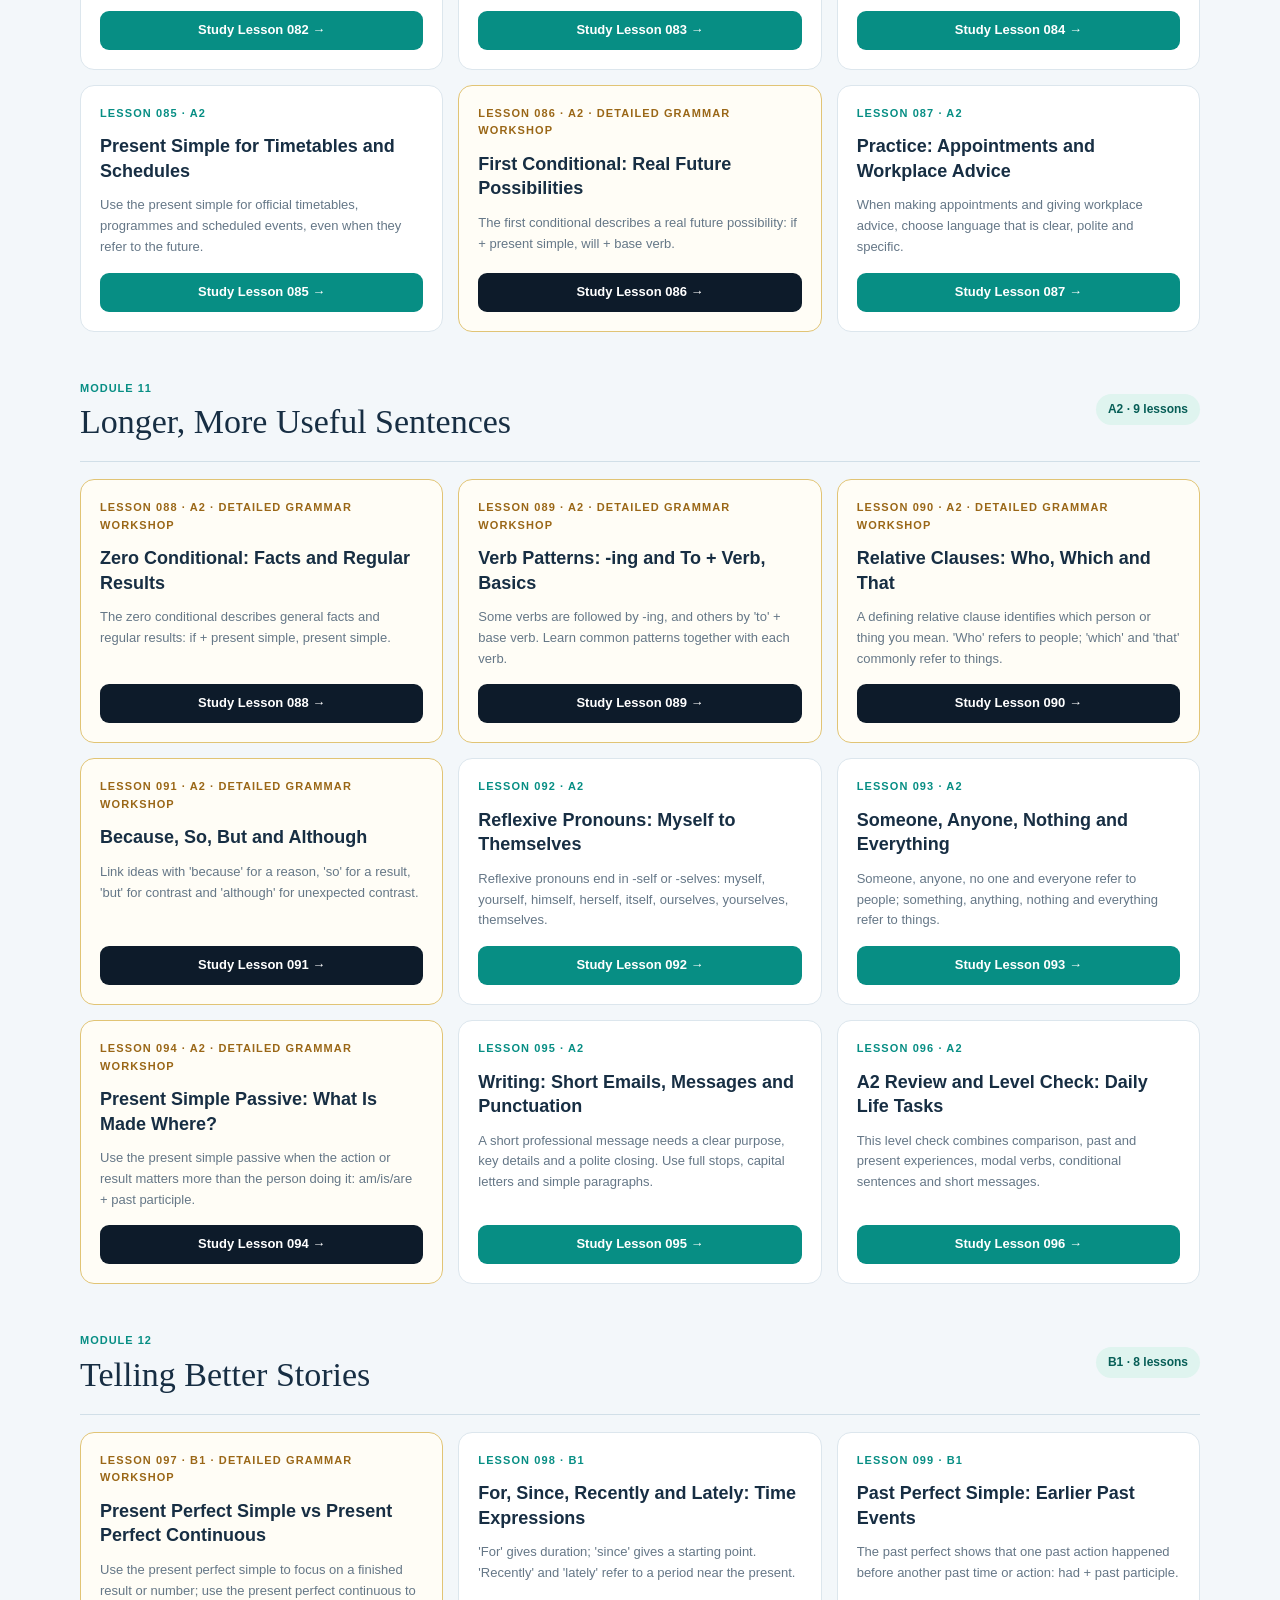
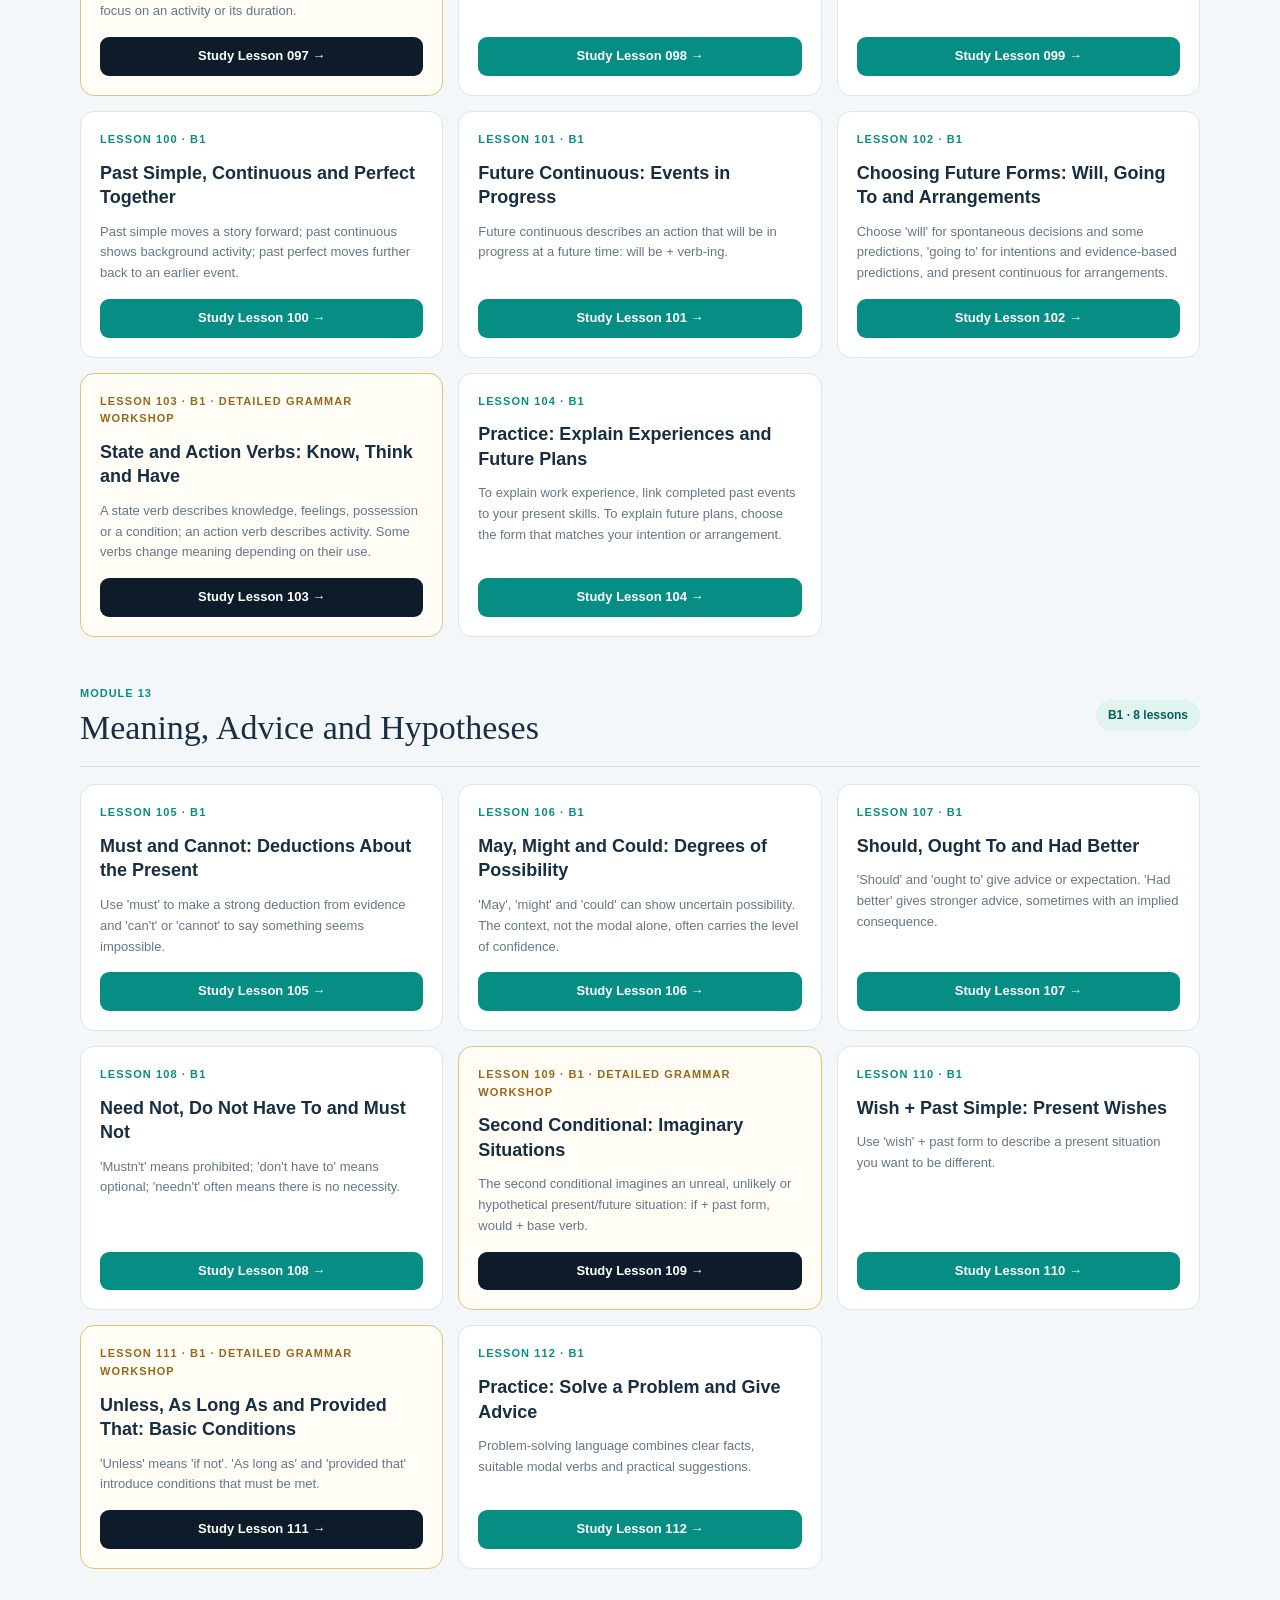
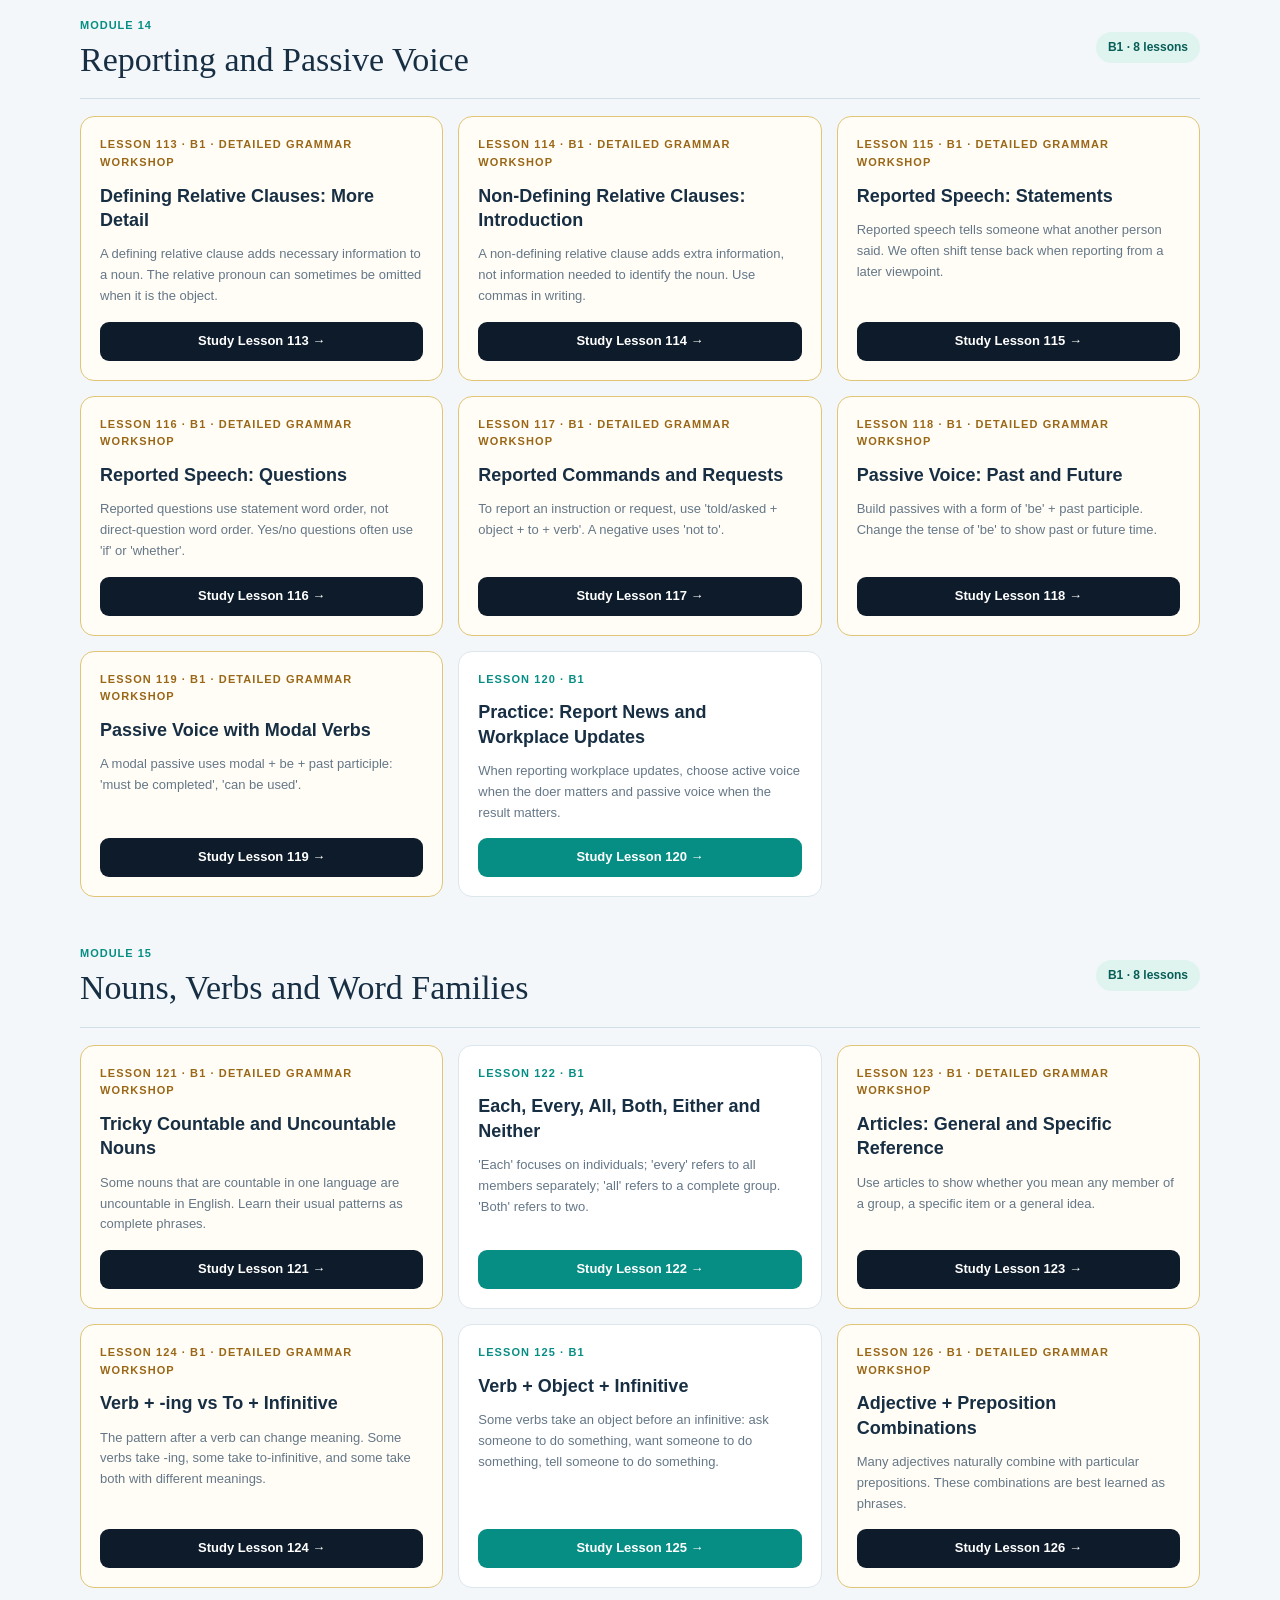
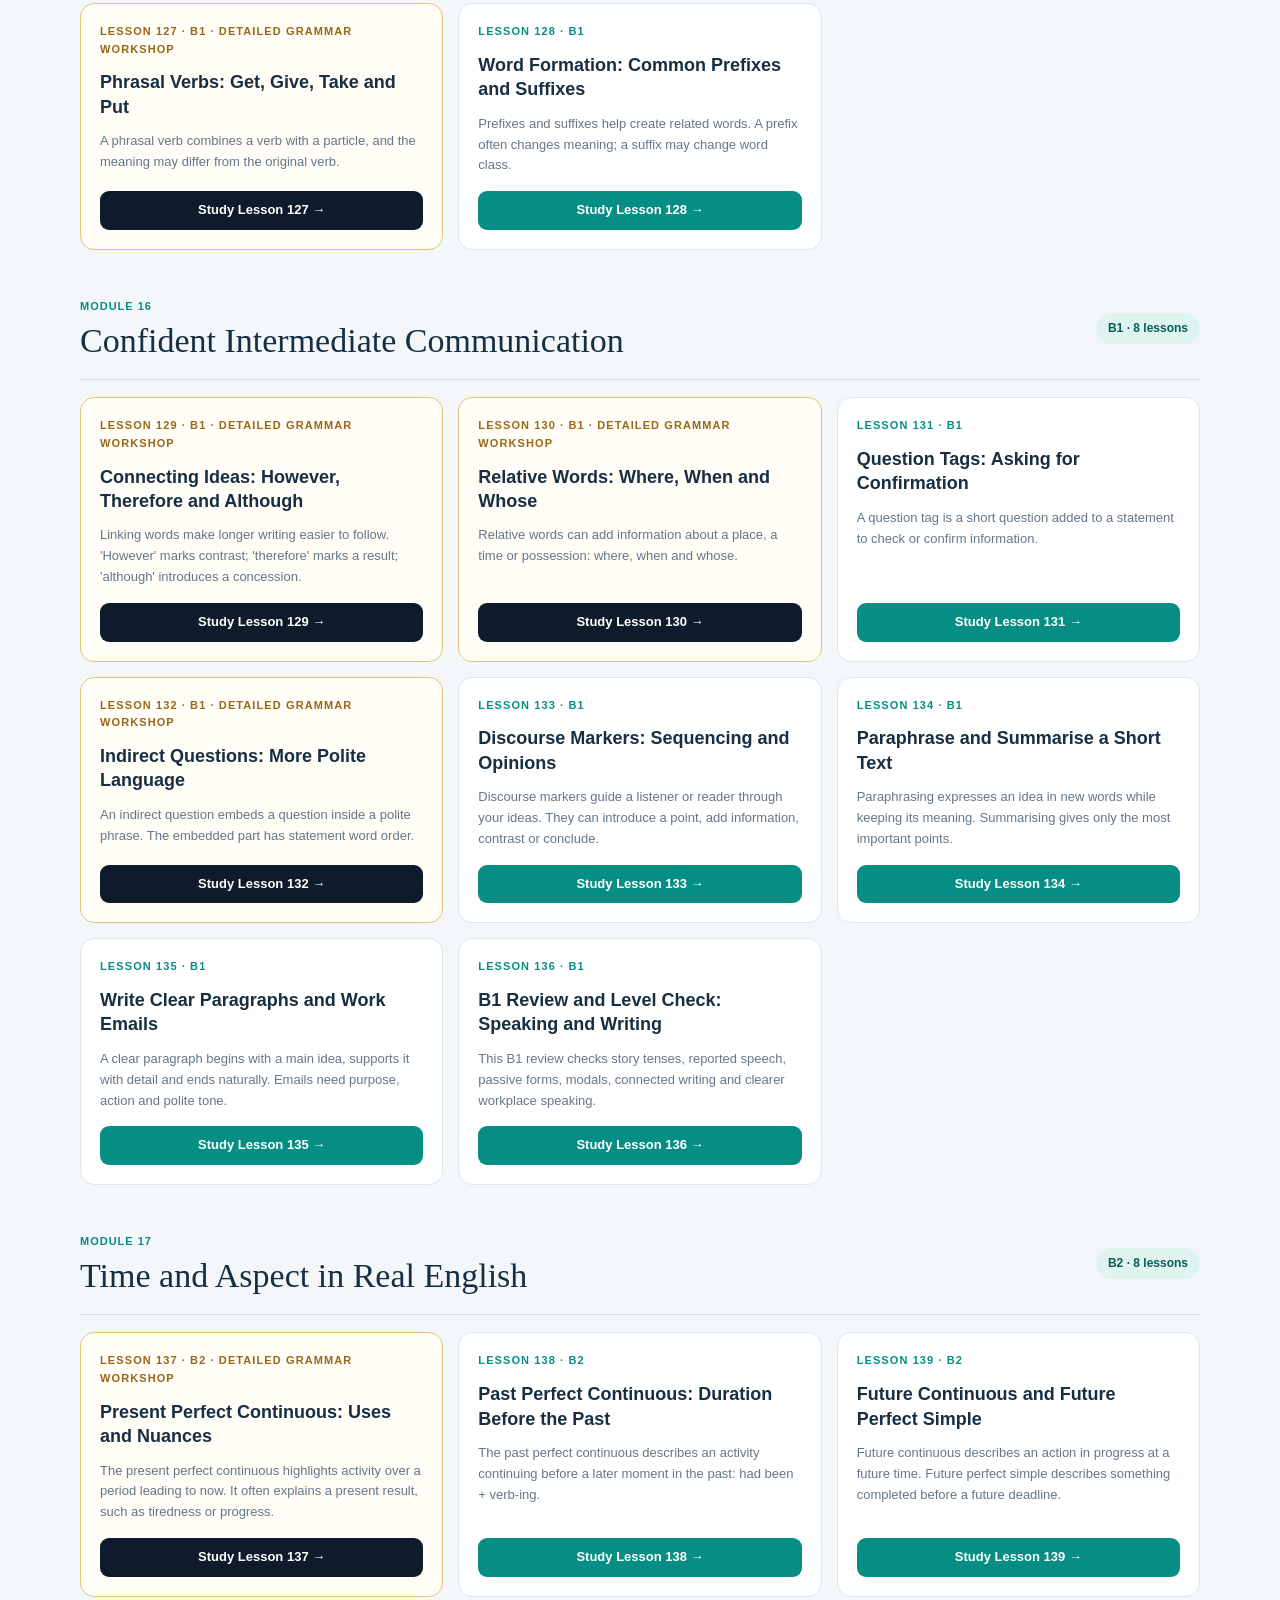
==== commit 5b0f381a: "Publish full extended Lessons 002–010 with 360 varied activities" ====
--- a/catalog.html
+++ b/catalog.html
@@ -21,9 +21,10 @@
 <header><div class="wrap topbar"><a href="index.html" class="brand"><span class="logo">EV</span><span>Engli Vance Academy<small>Learn Clearly. Speak Confidently.</small></span></a><nav class="nav"><a href="index.html">Home</a><a href="grammar.html">Grammar Workshops</a><a href="lesson.html">Lesson 001</a></nav></div></header>
 <section class="hero"><div class="wrap"><span class="pill">THE COMPLETE ENGLISH ROADMAP</span><h1>240 lessons.<br>One learning journey.</h1><p>Explore free British English learning, from your first everyday words to advanced writing and speaking. Choose your level, find a topic and practise at your own pace.</p><div class="stats"><div class="stat"><strong>240</strong><small>Lesson Pages</small></div><div class="stat"><strong>29</strong><small>Learning Modules</small></div><div class="stat"><strong>7</strong><small>Progressive Levels</small></div></div></div></section>
 <div class="controls"><div class="wrap"><div class="search-grid"><div class="control search"><label for="search">Search for a topic or lesson number</label><input id="search" type="search" placeholder="e.g. 012, present simple, pronunciation"></div><div class="control"><label for="level">Learning level</label><select id="level"><option value="">All levels</option><option>PRE-A1</option><option>A1</option><option>A2</option><option>B1</option><option>B2</option><option>C1</option><option>C2</option></select></div><div class="control"><label for="module">Course module</label><select id="module"><option value="">All 29 modules</option></select></div><button class="reset" id="reset" type="button">Clear filters</button></div><p class="count" id="result-count" role="status" aria-live="polite">Showing 240 lessons.</p></div></div>
-<main><div class="wrap"><div class="info"><strong>Study guide edition:</strong> The lesson topics and starting notes follow the Academy's 240-lesson study guide. Off-topic example sentences in selected lessons have been editorially corrected. Lessons include guided flashcards, 40 practice activities, answer keys and saved browser progress. Lessons 001–003 include independently developed extended teaching sections. A further 64 lessons include original, topic-specific grammar workshops with explanations, additional worked examples, corrected mistakes and three-question quizzes. Other lessons retain the study-guide edition and will be expanded editorially. This is a free self-study course, not an official exam or certificate.</div><div id="modules"></div></div></main>
+<main><div class="wrap"><div class="info"><strong>Choose your lesson:</strong> Lessons 001–010 now have full extended teaching editions. The new Lessons 002–010 each include six teaching sections, 30 worked examples, five dialogues and 40 independently written activities with answer explanations. They include 35 checked questions and five open tasks, with answers and progress saved on this browser. Other pages retain the study-guide edition, with 64 topic-specific grammar workshops across the course. Later lessons will continue to receive detailed editorial expansion. All lessons are free.</div><div id="modules"></div></div></main>
 <footer><strong>Engli Vance Academy</strong><p>Learn Clearly. Speak Confidently.</p><p>Free British English learning · © 2026 Engli Vance Academy</p></footer>
 <script src="course-data.js"></script>
+<script src="full-lessons.js?v=20261103-full1"></script>
 <script src="grammar-expansions.js"></script>
 <script>
 (function(){
@@ -39,8 +40,8 @@
 area.innerHTML=db.modules.map(function(m){
 const items=results.filter(function(l){return l.module===m.number;});if(!items.length)return "";
 return '<section class="module"><div class="module-header"><div><small>MODULE '+String(m.number).padStart(2,"0")+'</small><h2>'+esc(m.title)+'</h2></div><span class="level-badge">'+esc(m.level)+' · '+items.length+' lessons</span></div><div class="grid">'+items.map(function(l){
-const detailed=Boolean((window.EVA_GRAMMAR_EXPANSIONS||{})[l.id]),featured=l.id==="001"||Boolean(l.supplement)||detailed,url=l.id==="001"?"lesson.html":"study.html?lesson="+l.id;
-return '<article class="card'+(featured?" featured":"")+'"><span class="number">LESSON '+esc(l.id)+' · '+esc(l.level)+(detailed?" · DETAILED GRAMMAR WORKSHOP":featured?" · EXTENDED EDITION":"")+'</span><h3>'+esc(l.title)+'</h3><p>'+esc(l.main)+'</p><a href="'+url+'">Study Lesson '+esc(l.id)+' →</a></article>';
+const full=Boolean((window.EVA_FULL_LESSONS||{})[l.id]),detailed=Boolean((window.EVA_GRAMMAR_EXPANSIONS||{})[l.id]),featured=full||l.id==="001"||Boolean(l.supplement)||detailed,url=l.id==="001"?"lesson.html":"study.html?lesson="+l.id;
+return '<article class="card'+(featured?" featured":"")+'"><span class="number">LESSON '+esc(l.id)+' · '+esc(l.level)+(full?" · FULL EXTENDED EDITION":detailed?" · DETAILED GRAMMAR WORKSHOP":featured?" · EXTENDED EDITION":"")+'</span><h3>'+esc(l.title)+'</h3><p>'+esc(l.main)+'</p><a href="'+url+'">Study Lesson '+esc(l.id)+' →</a></article>';
 }).join("")+'</div></section>';
 }).join("");
 }
@@ -49,4 +50,4 @@
 display();
 })();
 </script>
-</body></html>+</body></html>
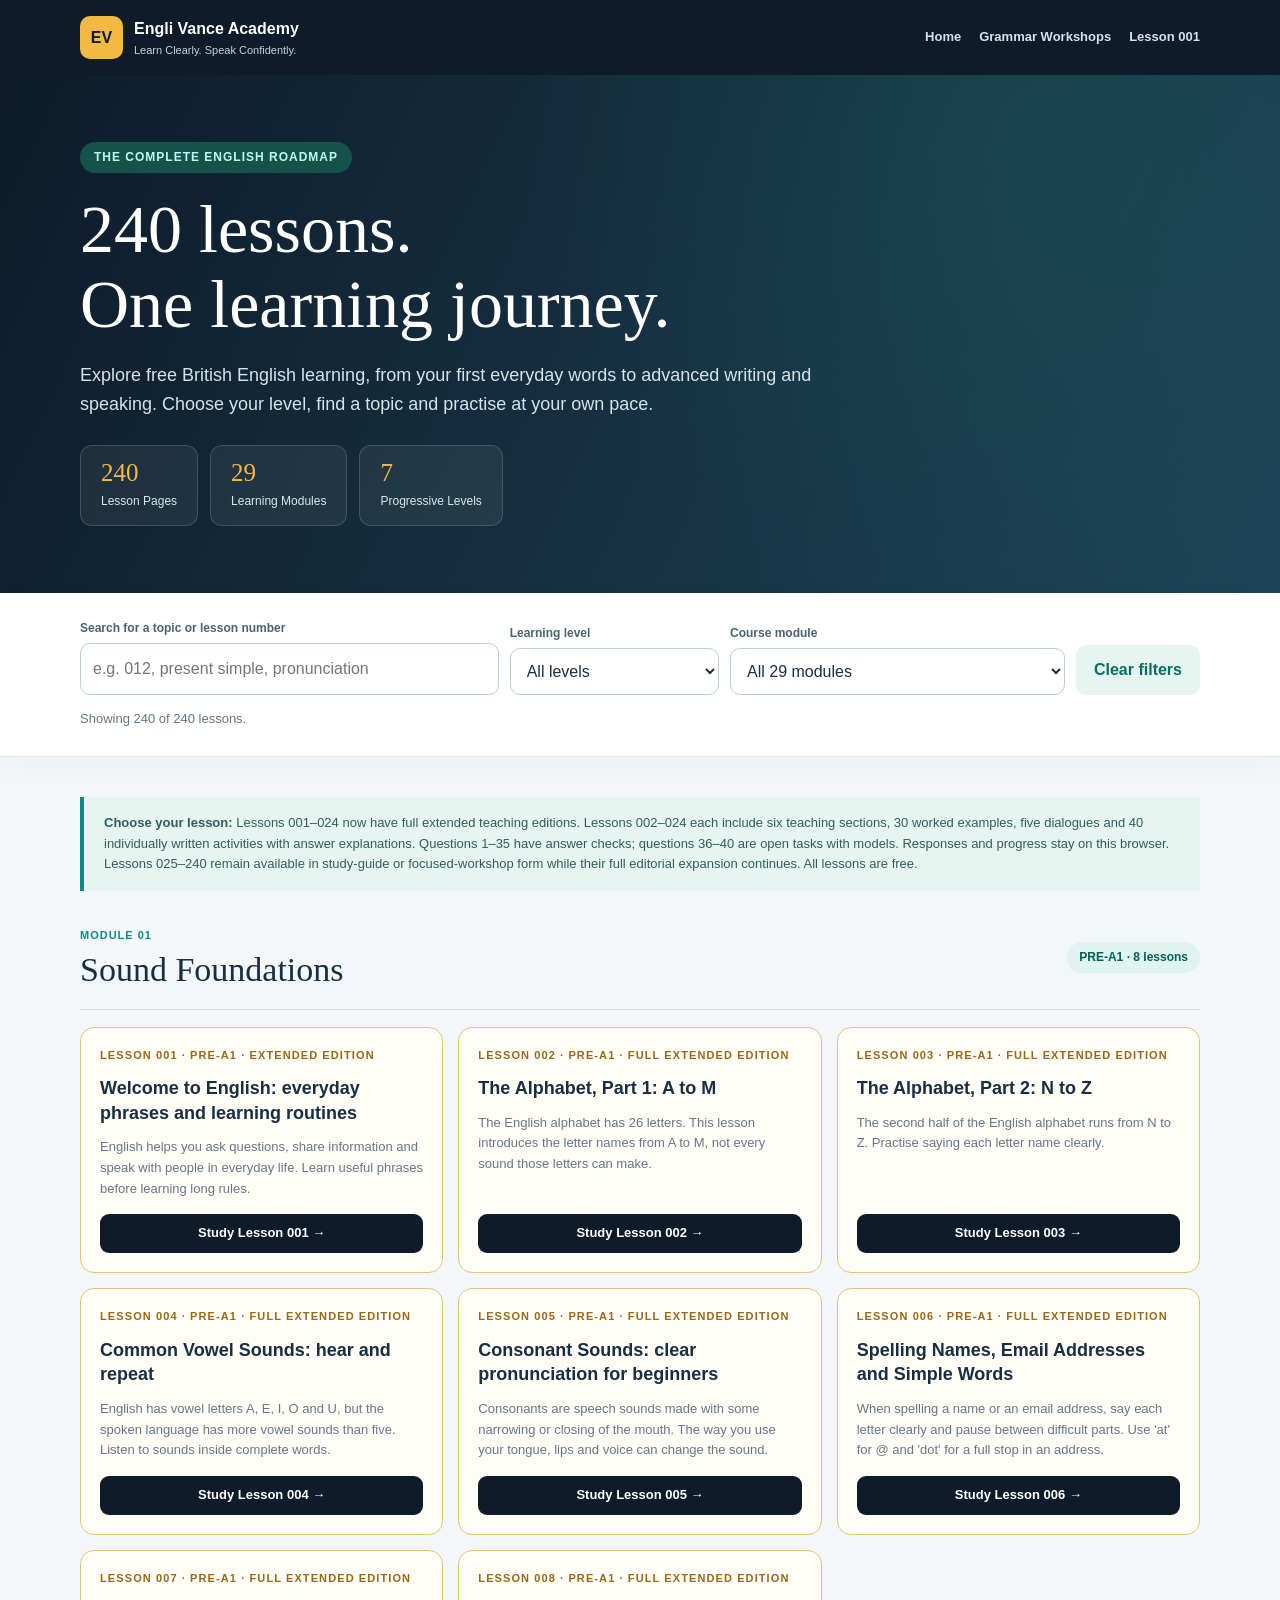
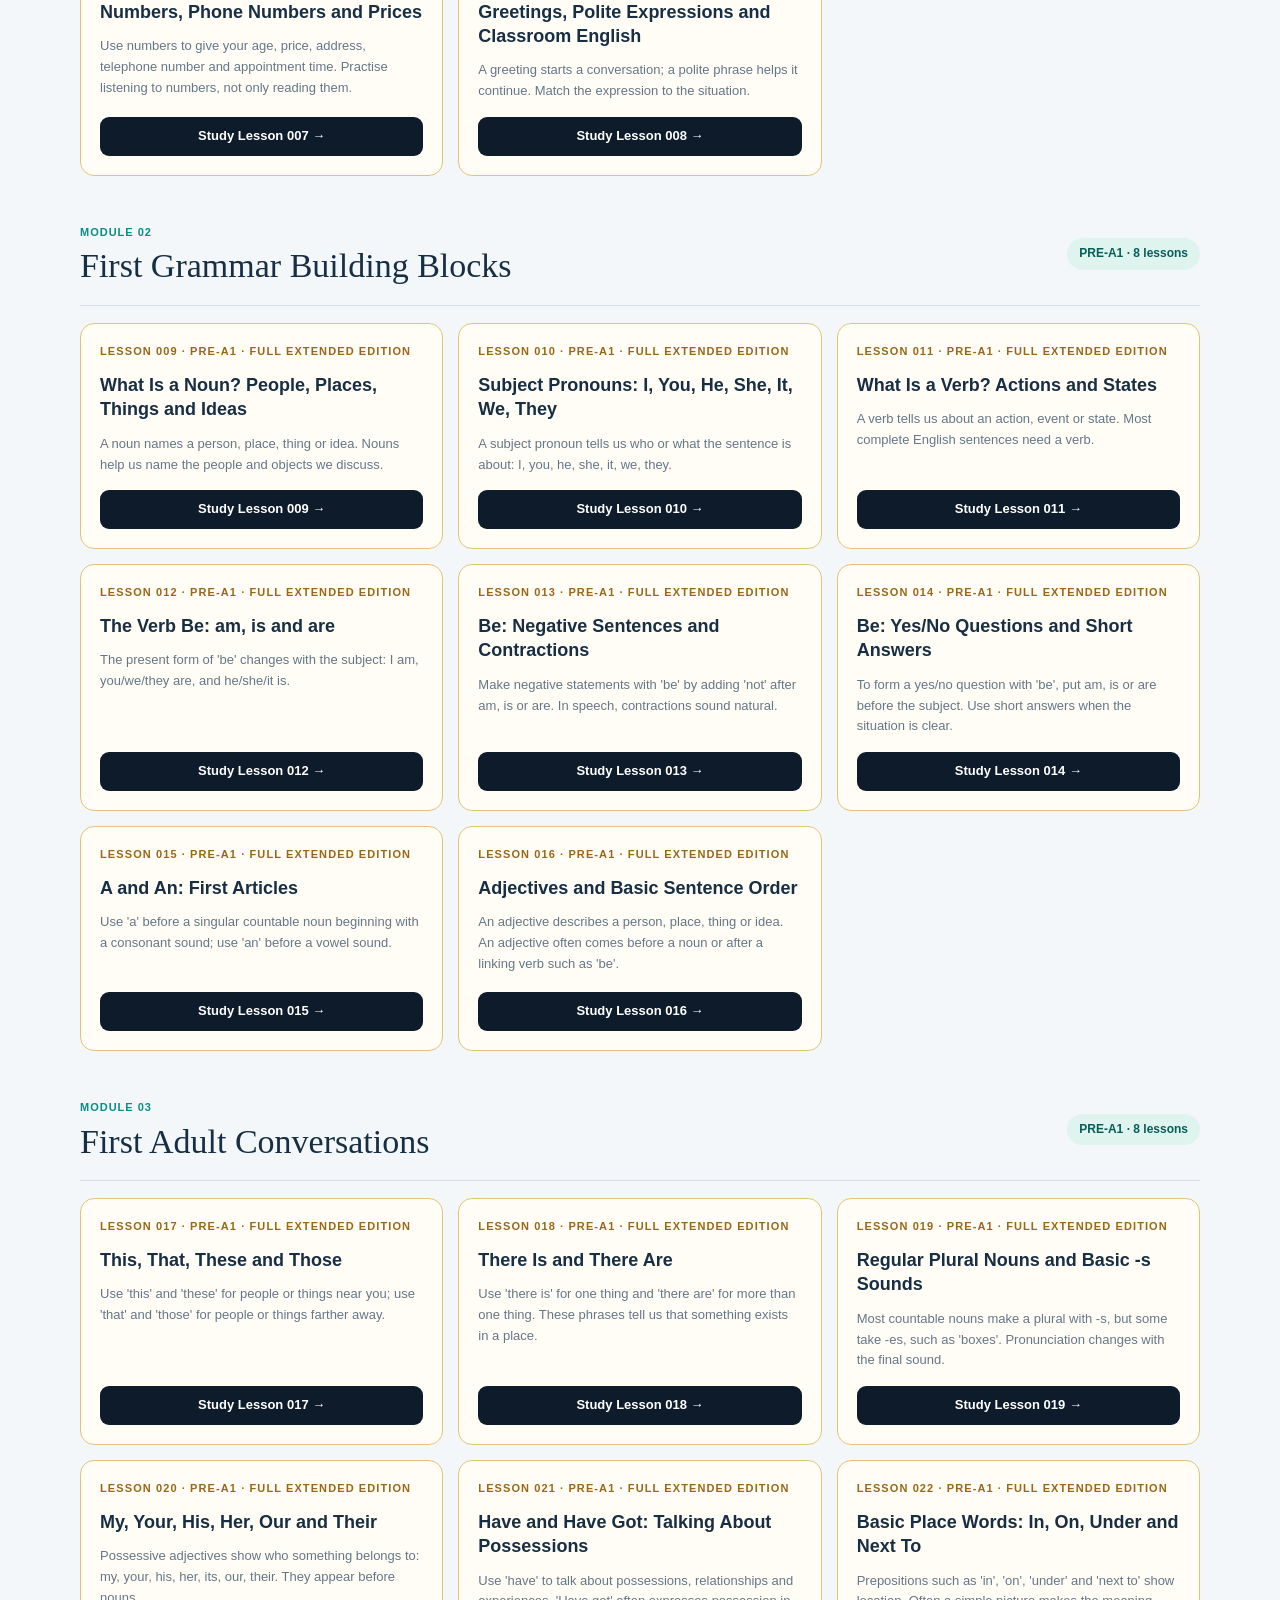
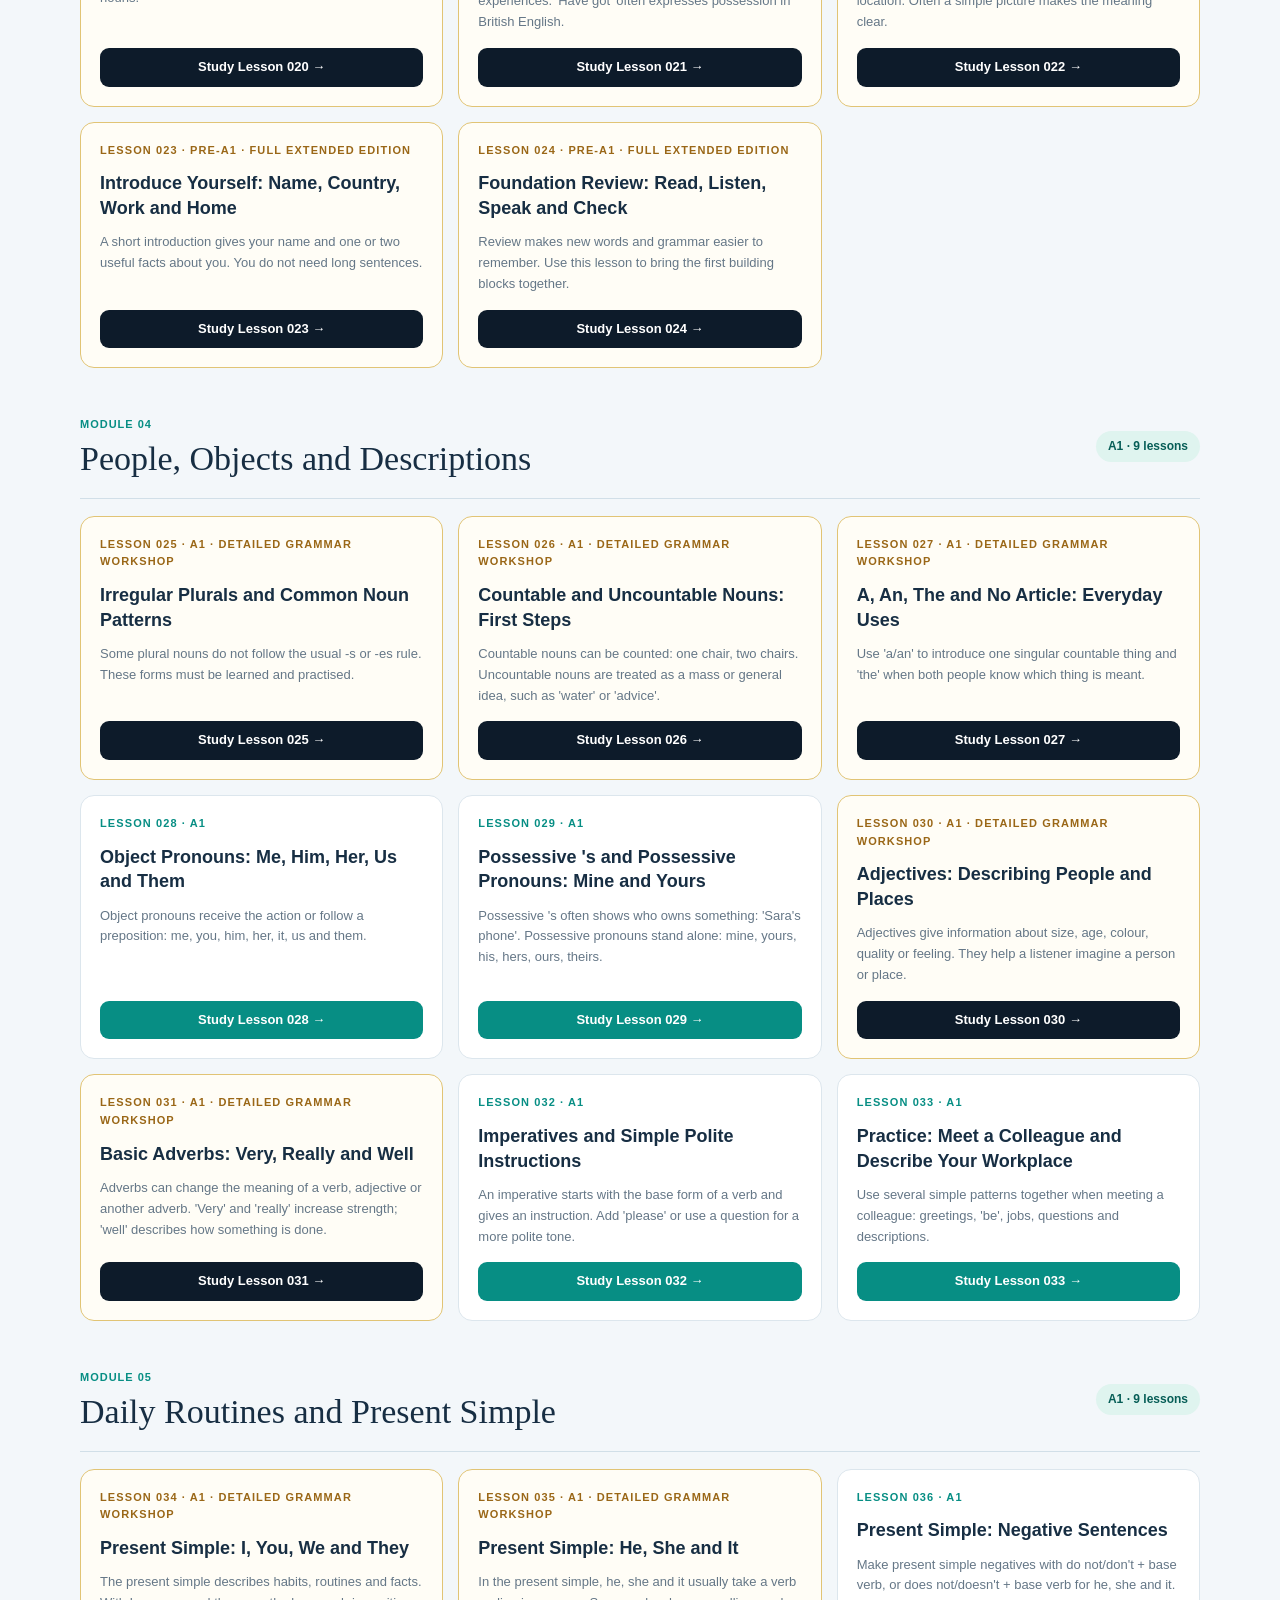
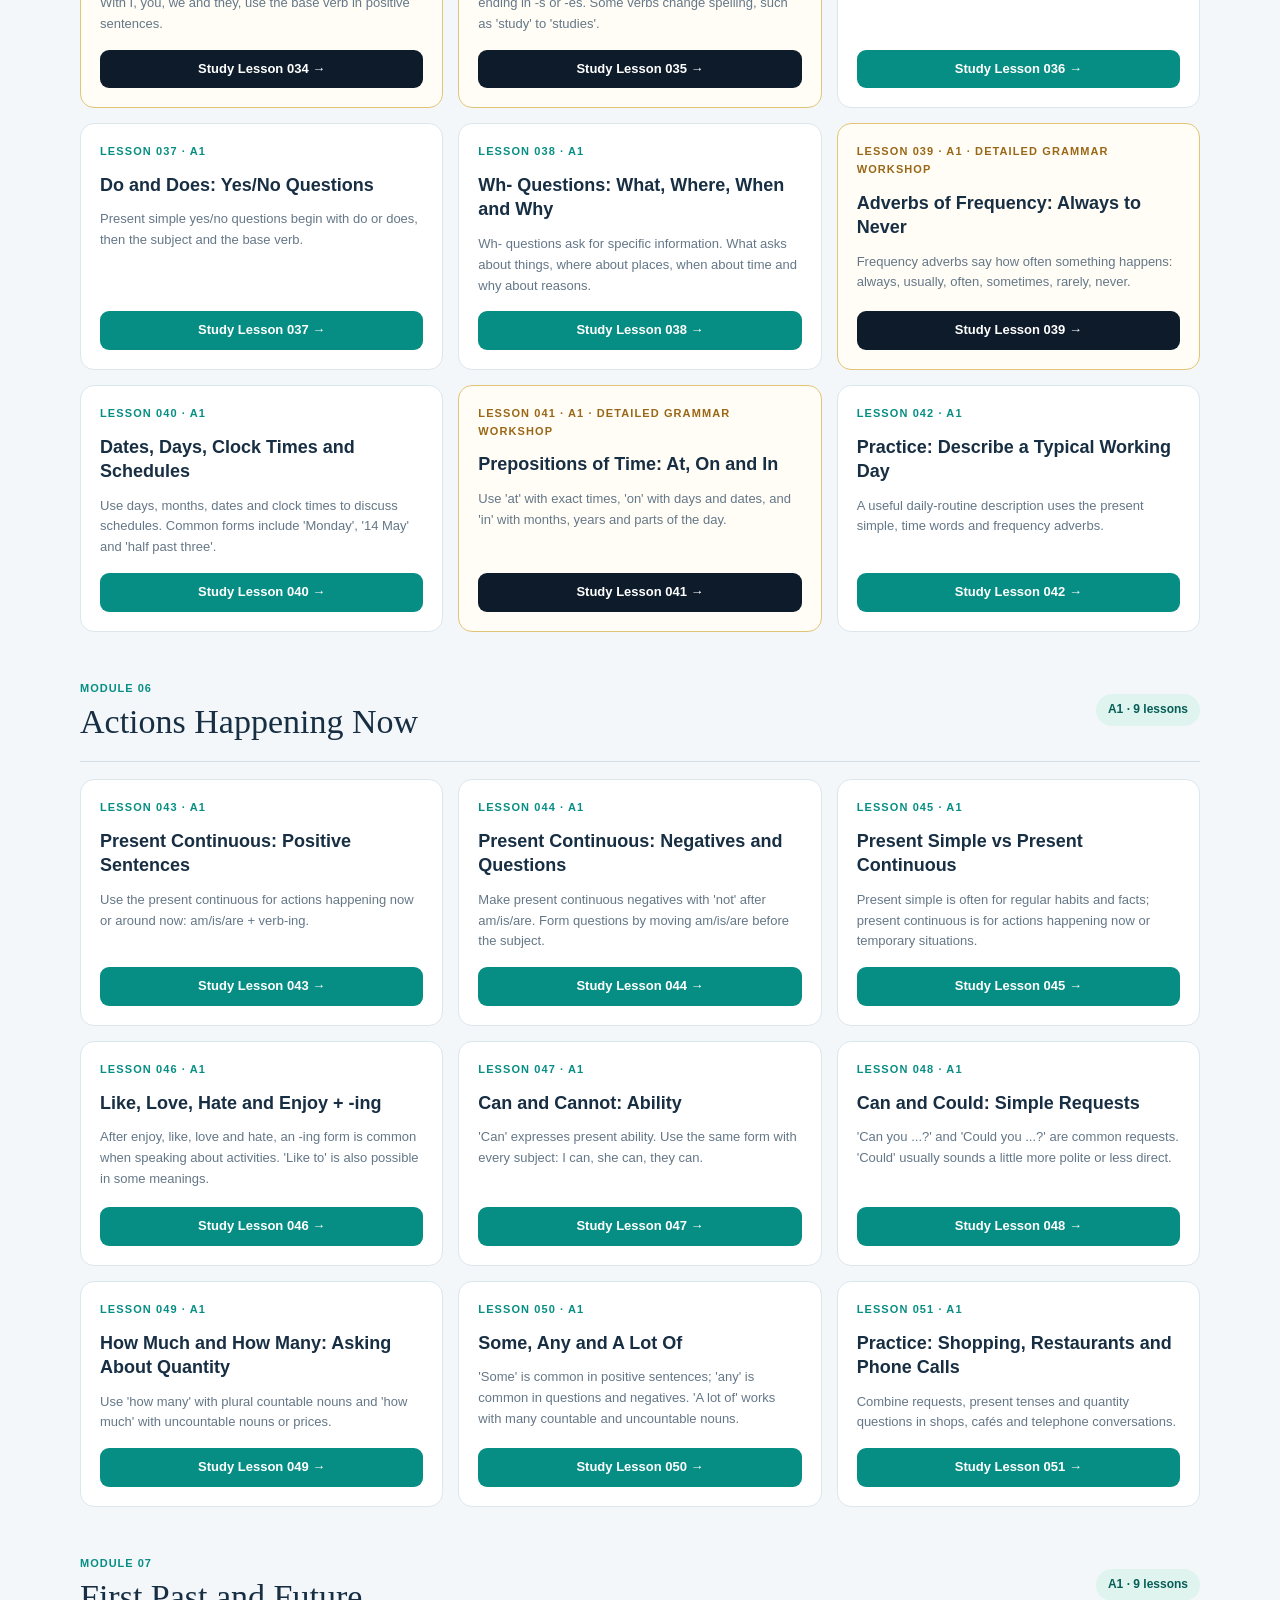
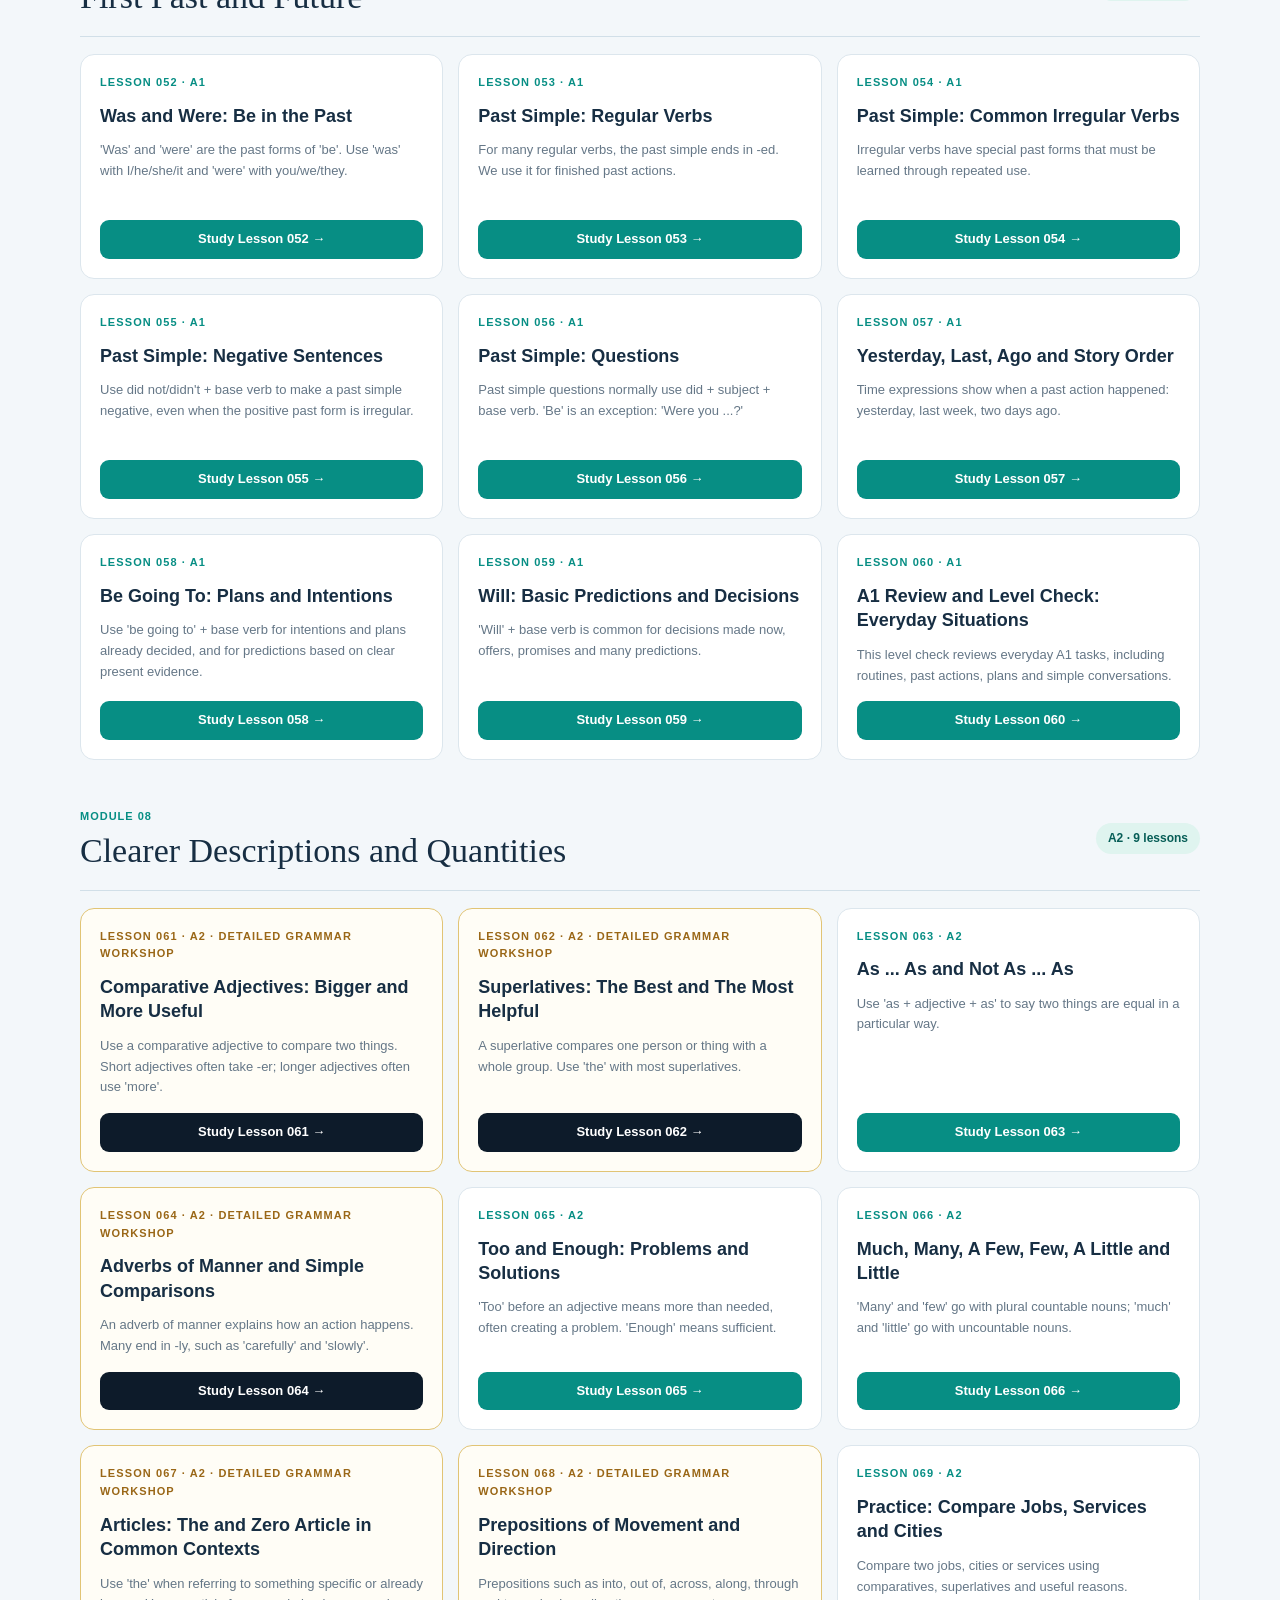
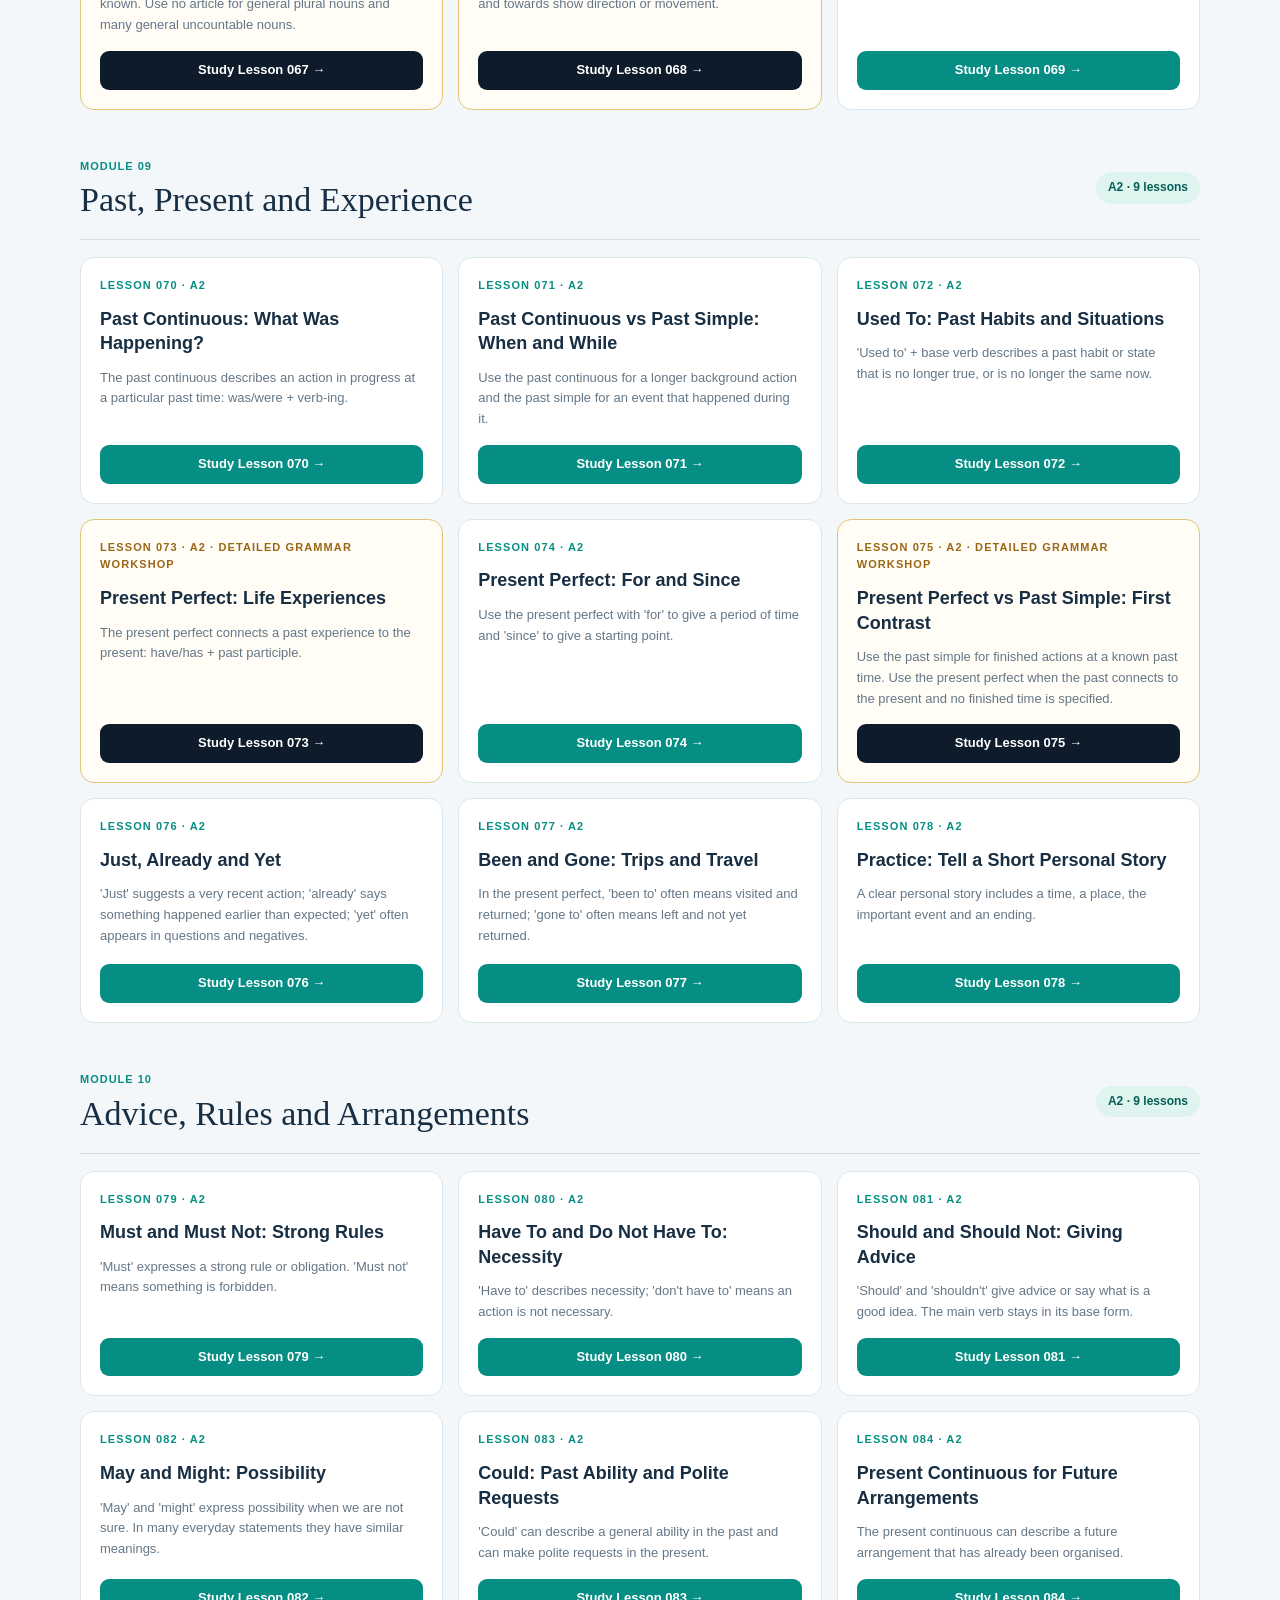
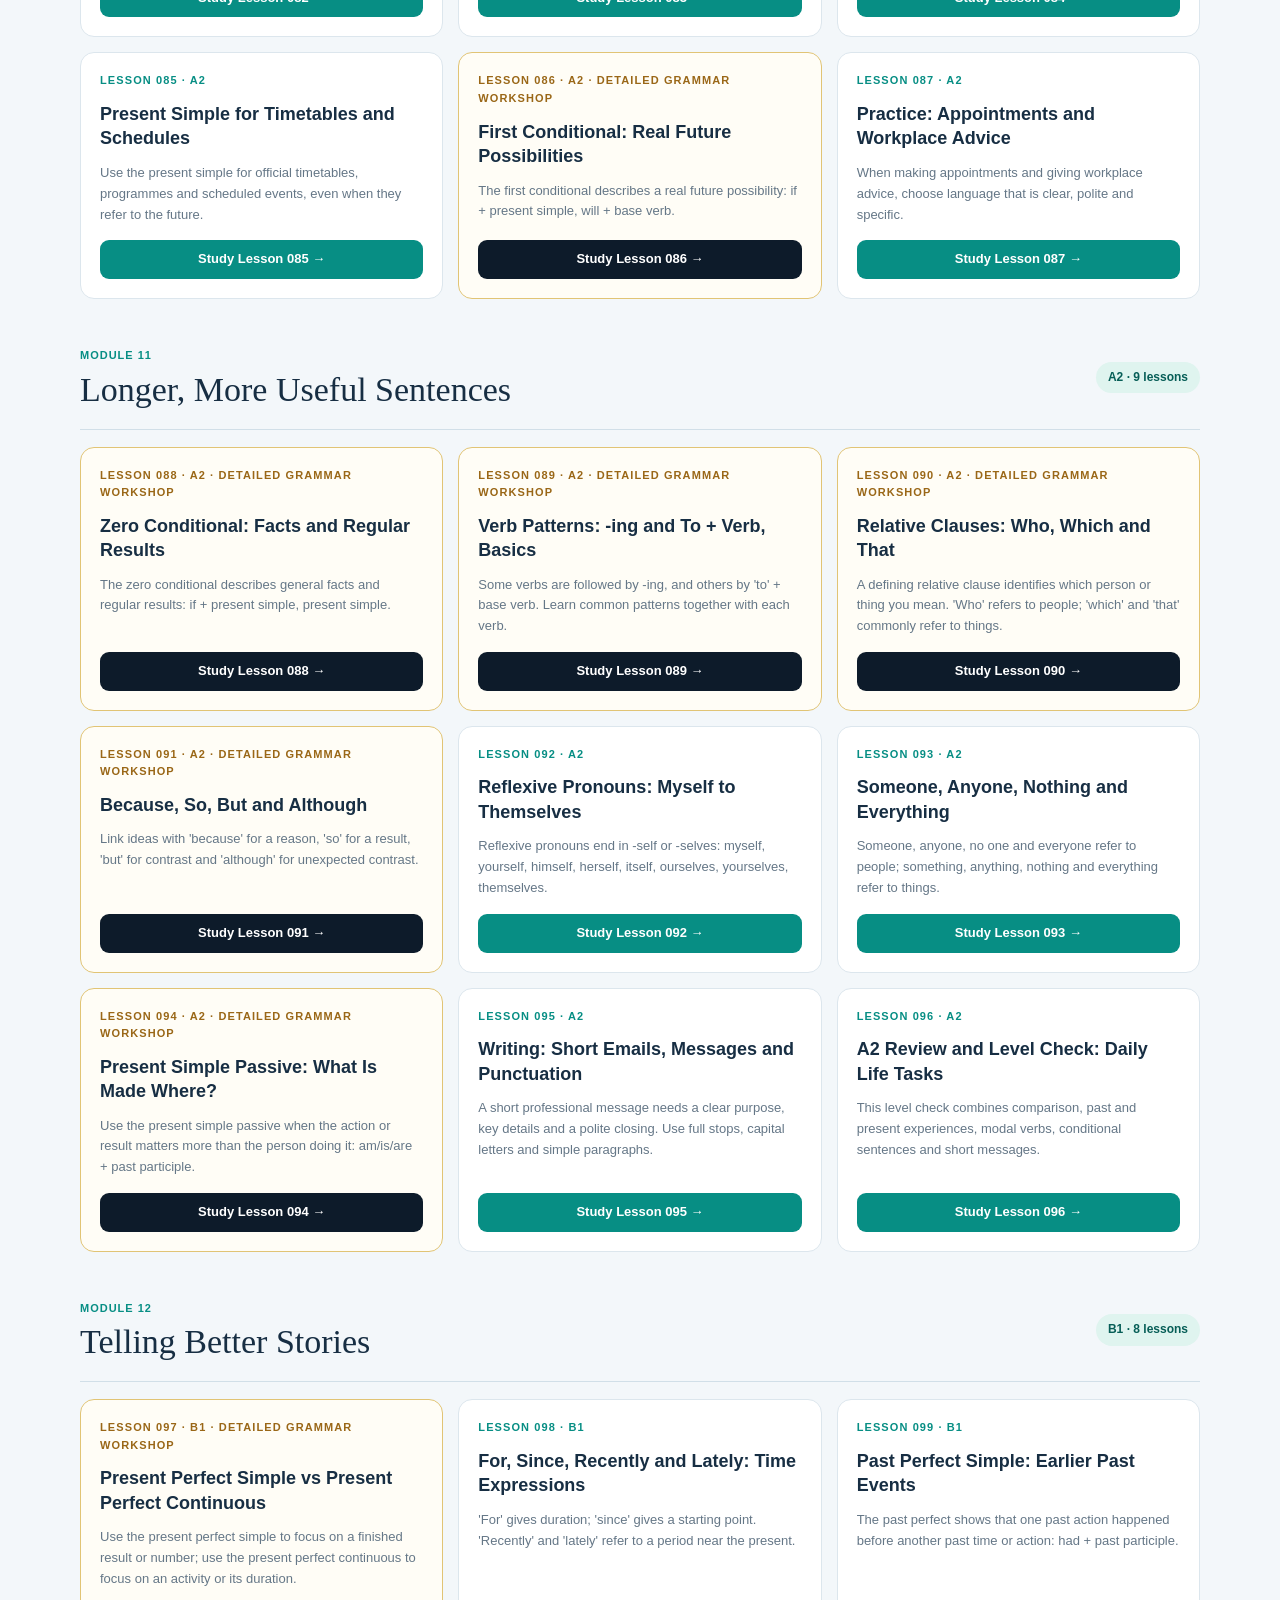
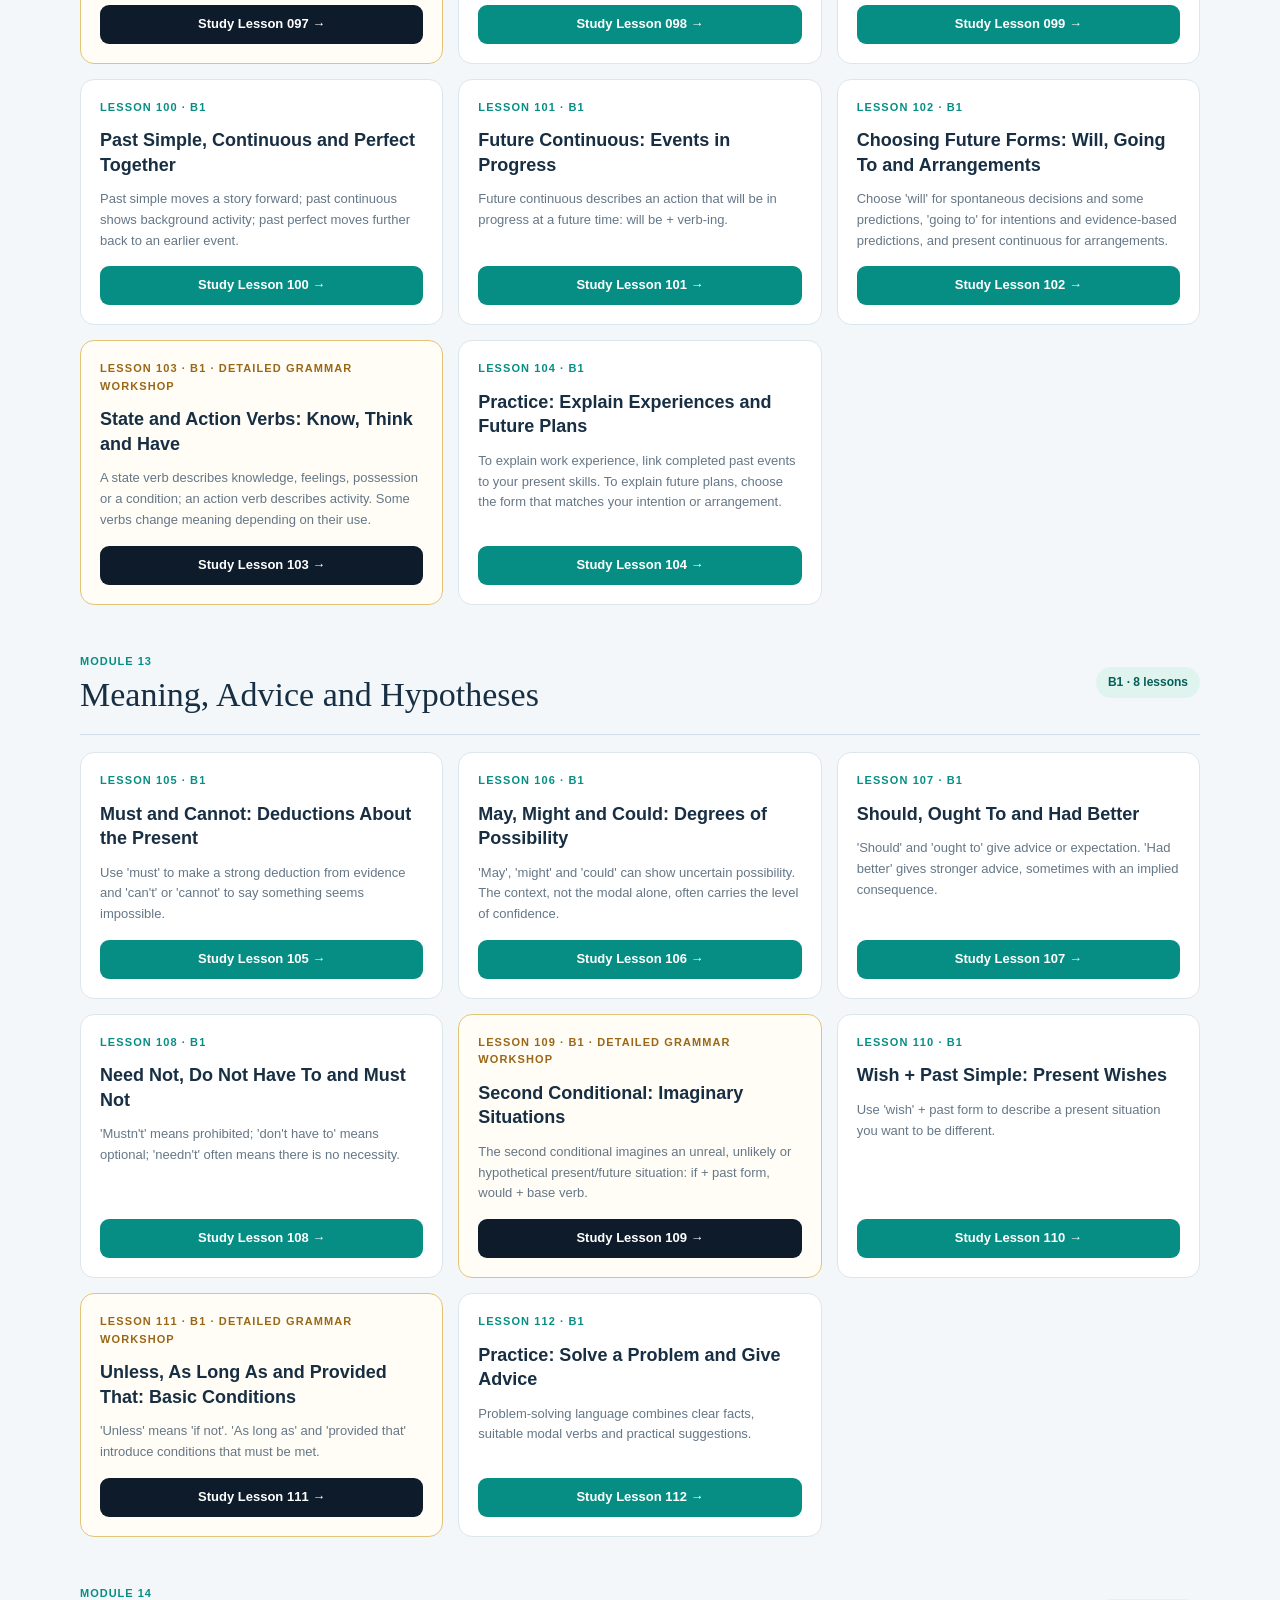
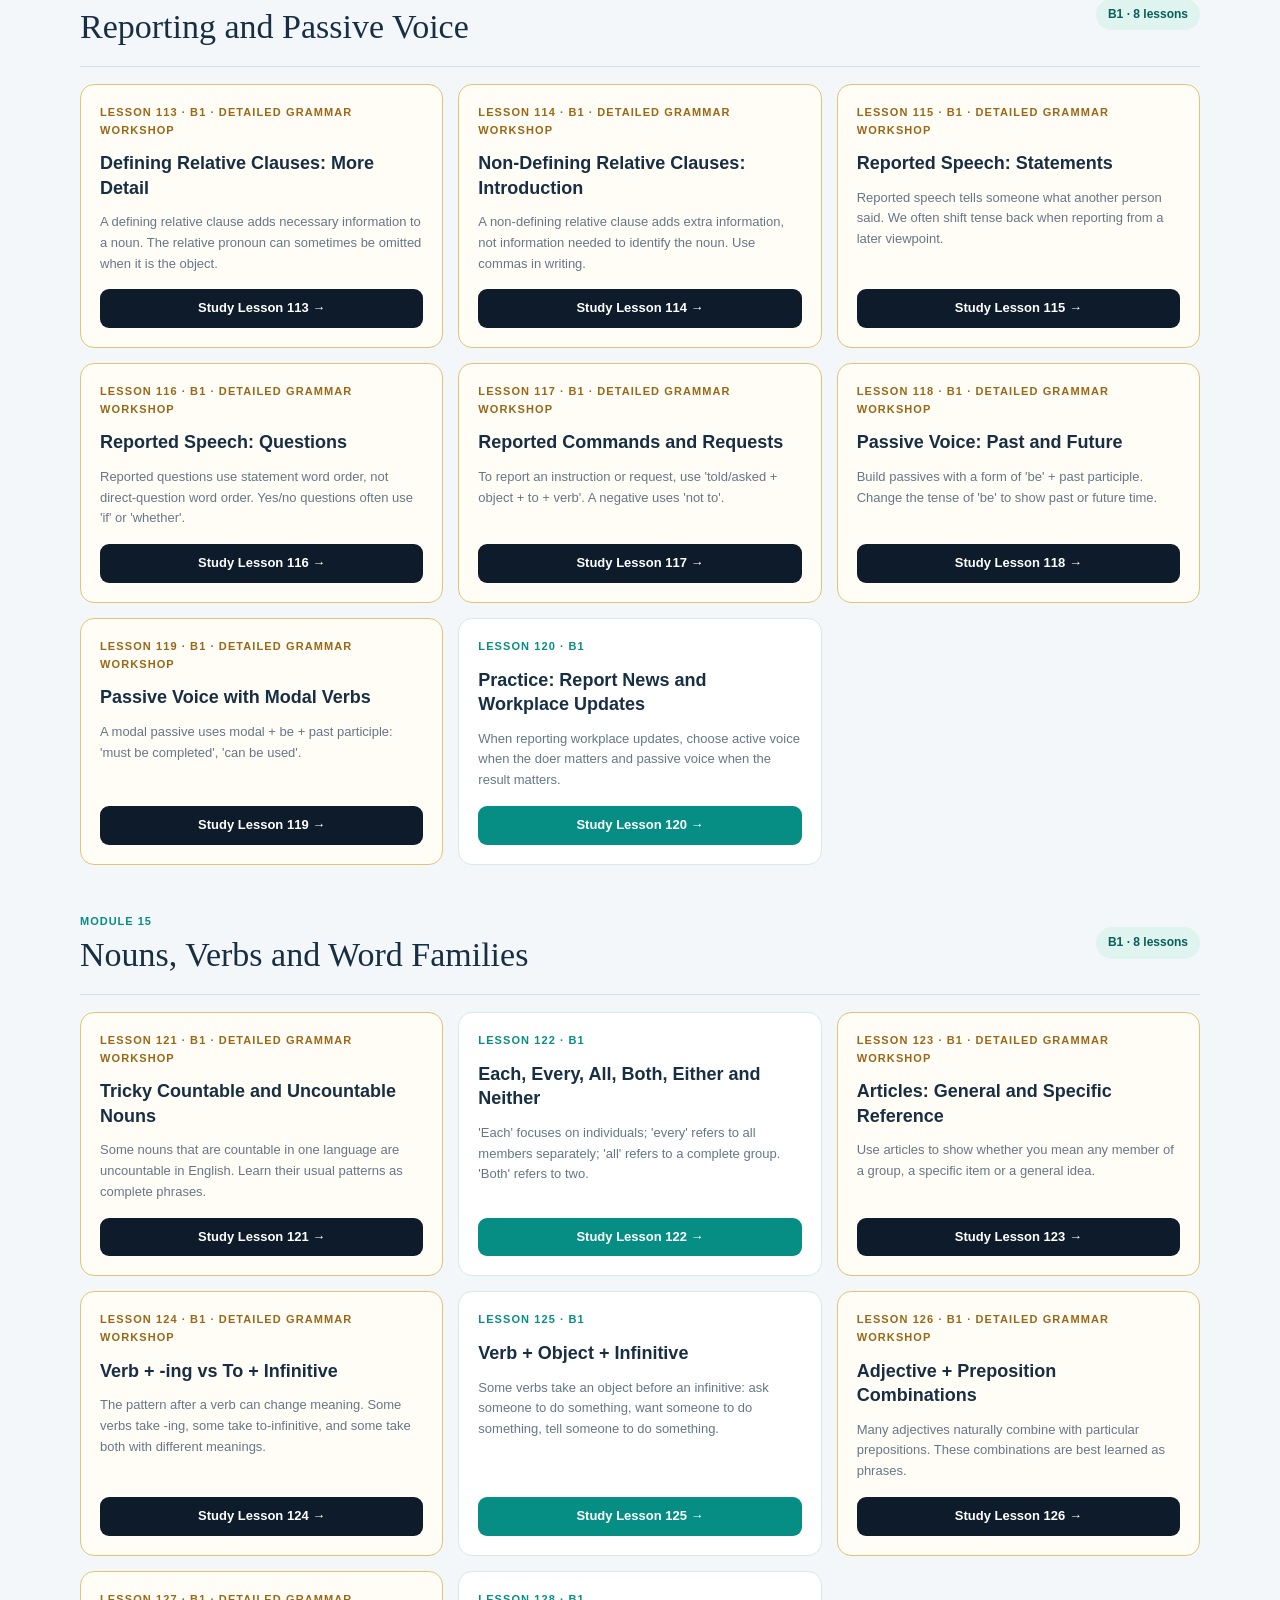
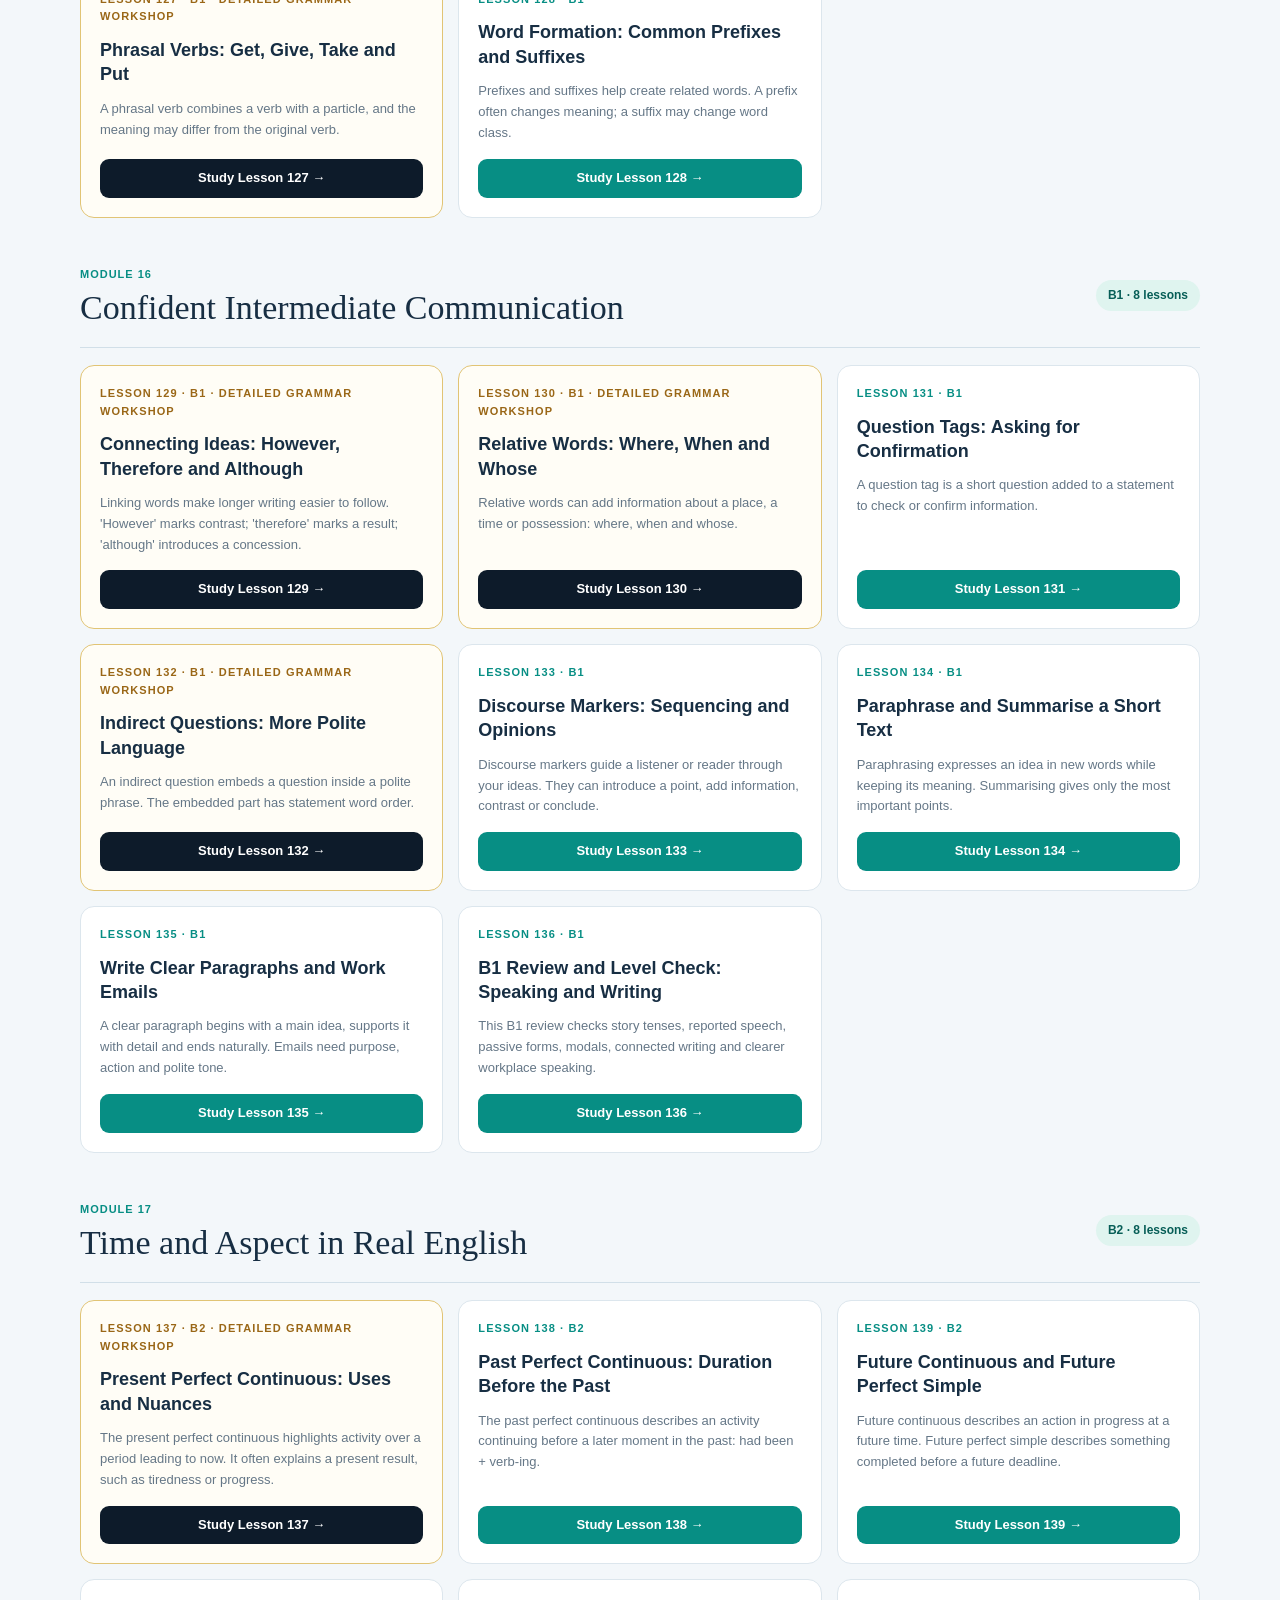
==== commit 3b0d68a5: "Publish full foundation Lessons 011–024 with 560 topic-specific activities" ====
--- a/catalog.html
+++ b/catalog.html
@@ -21,10 +21,11 @@
 <header><div class="wrap topbar"><a href="index.html" class="brand"><span class="logo">EV</span><span>Engli Vance Academy<small>Learn Clearly. Speak Confidently.</small></span></a><nav class="nav"><a href="index.html">Home</a><a href="grammar.html">Grammar Workshops</a><a href="lesson.html">Lesson 001</a></nav></div></header>
 <section class="hero"><div class="wrap"><span class="pill">THE COMPLETE ENGLISH ROADMAP</span><h1>240 lessons.<br>One learning journey.</h1><p>Explore free British English learning, from your first everyday words to advanced writing and speaking. Choose your level, find a topic and practise at your own pace.</p><div class="stats"><div class="stat"><strong>240</strong><small>Lesson Pages</small></div><div class="stat"><strong>29</strong><small>Learning Modules</small></div><div class="stat"><strong>7</strong><small>Progressive Levels</small></div></div></div></section>
 <div class="controls"><div class="wrap"><div class="search-grid"><div class="control search"><label for="search">Search for a topic or lesson number</label><input id="search" type="search" placeholder="e.g. 012, present simple, pronunciation"></div><div class="control"><label for="level">Learning level</label><select id="level"><option value="">All levels</option><option>PRE-A1</option><option>A1</option><option>A2</option><option>B1</option><option>B2</option><option>C1</option><option>C2</option></select></div><div class="control"><label for="module">Course module</label><select id="module"><option value="">All 29 modules</option></select></div><button class="reset" id="reset" type="button">Clear filters</button></div><p class="count" id="result-count" role="status" aria-live="polite">Showing 240 lessons.</p></div></div>
-<main><div class="wrap"><div class="info"><strong>Choose your lesson:</strong> Lessons 001–010 now have full extended teaching editions. The new Lessons 002–010 each include six teaching sections, 30 worked examples, five dialogues and 40 independently written activities with answer explanations. They include 35 checked questions and five open tasks, with answers and progress saved on this browser. Other pages retain the study-guide edition, with 64 topic-specific grammar workshops across the course. Later lessons will continue to receive detailed editorial expansion. All lessons are free.</div><div id="modules"></div></div></main>
+<main><div class="wrap"><div class="info"><strong>Choose your lesson:</strong> Lessons 001–024 now have full extended teaching editions. Lessons 002–024 each include six teaching sections, 30 worked examples, five dialogues and 40 individually written activities with answer explanations. Questions 1–35 have answer checks; questions 36–40 are open tasks with models. Responses and progress stay on this browser. Lessons 025–240 remain available in study-guide or focused-workshop form while their full editorial expansion continues. All lessons are free.</div><div id="modules"></div></div></main>
 <footer><strong>Engli Vance Academy</strong><p>Learn Clearly. Speak Confidently.</p><p>Free British English learning · © 2026 Engli Vance Academy</p></footer>
 <script src="course-data.js"></script>
 <script src="full-lessons.js?v=20261103-full1"></script>
+<script src="foundation-lessons.js?v=20261103-foundation1"></script>
 <script src="grammar-expansions.js"></script>
 <script>
 (function(){
@@ -39,7 +40,7 @@
 if(!results.length){area.innerHTML='<div class="empty"><h2>No matching lessons</h2><p>Try another topic or clear your filters.</p></div>';return;}
 area.innerHTML=db.modules.map(function(m){
 const items=results.filter(function(l){return l.module===m.number;});if(!items.length)return "";
-return '<section class="module"><div class="module-header"><div><small>MODULE '+String(m.number).padStart(2,"0")+'</small><h2>'+esc(m.title)+'</h2></div><span class="level-badge">'+esc(m.level)+' · '+items.length+' lessons</span></div><div class="grid">'+items.map(function(l){
+return '<section class="module"><div class="module-header"><div><small>MODULE '+String(m.number).padStart(2,"0")+'</small><h2>'+esc(m.title)+'</h2></div><span class="level-badge">'+esc(m.level)+' · '+items.length+(items.length===1?' lesson':' lessons')+'</span></div><div class="grid">'+items.map(function(l){
 const full=Boolean((window.EVA_FULL_LESSONS||{})[l.id]),detailed=Boolean((window.EVA_GRAMMAR_EXPANSIONS||{})[l.id]),featured=full||l.id==="001"||Boolean(l.supplement)||detailed,url=l.id==="001"?"lesson.html":"study.html?lesson="+l.id;
 return '<article class="card'+(featured?" featured":"")+'"><span class="number">LESSON '+esc(l.id)+' · '+esc(l.level)+(full?" · FULL EXTENDED EDITION":detailed?" · DETAILED GRAMMAR WORKSHOP":featured?" · EXTENDED EDITION":"")+'</span><h3>'+esc(l.title)+'</h3><p>'+esc(l.main)+'</p><a href="'+url+'">Study Lesson '+esc(l.id)+' →</a></article>';
 }).join("")+'</div></section>';
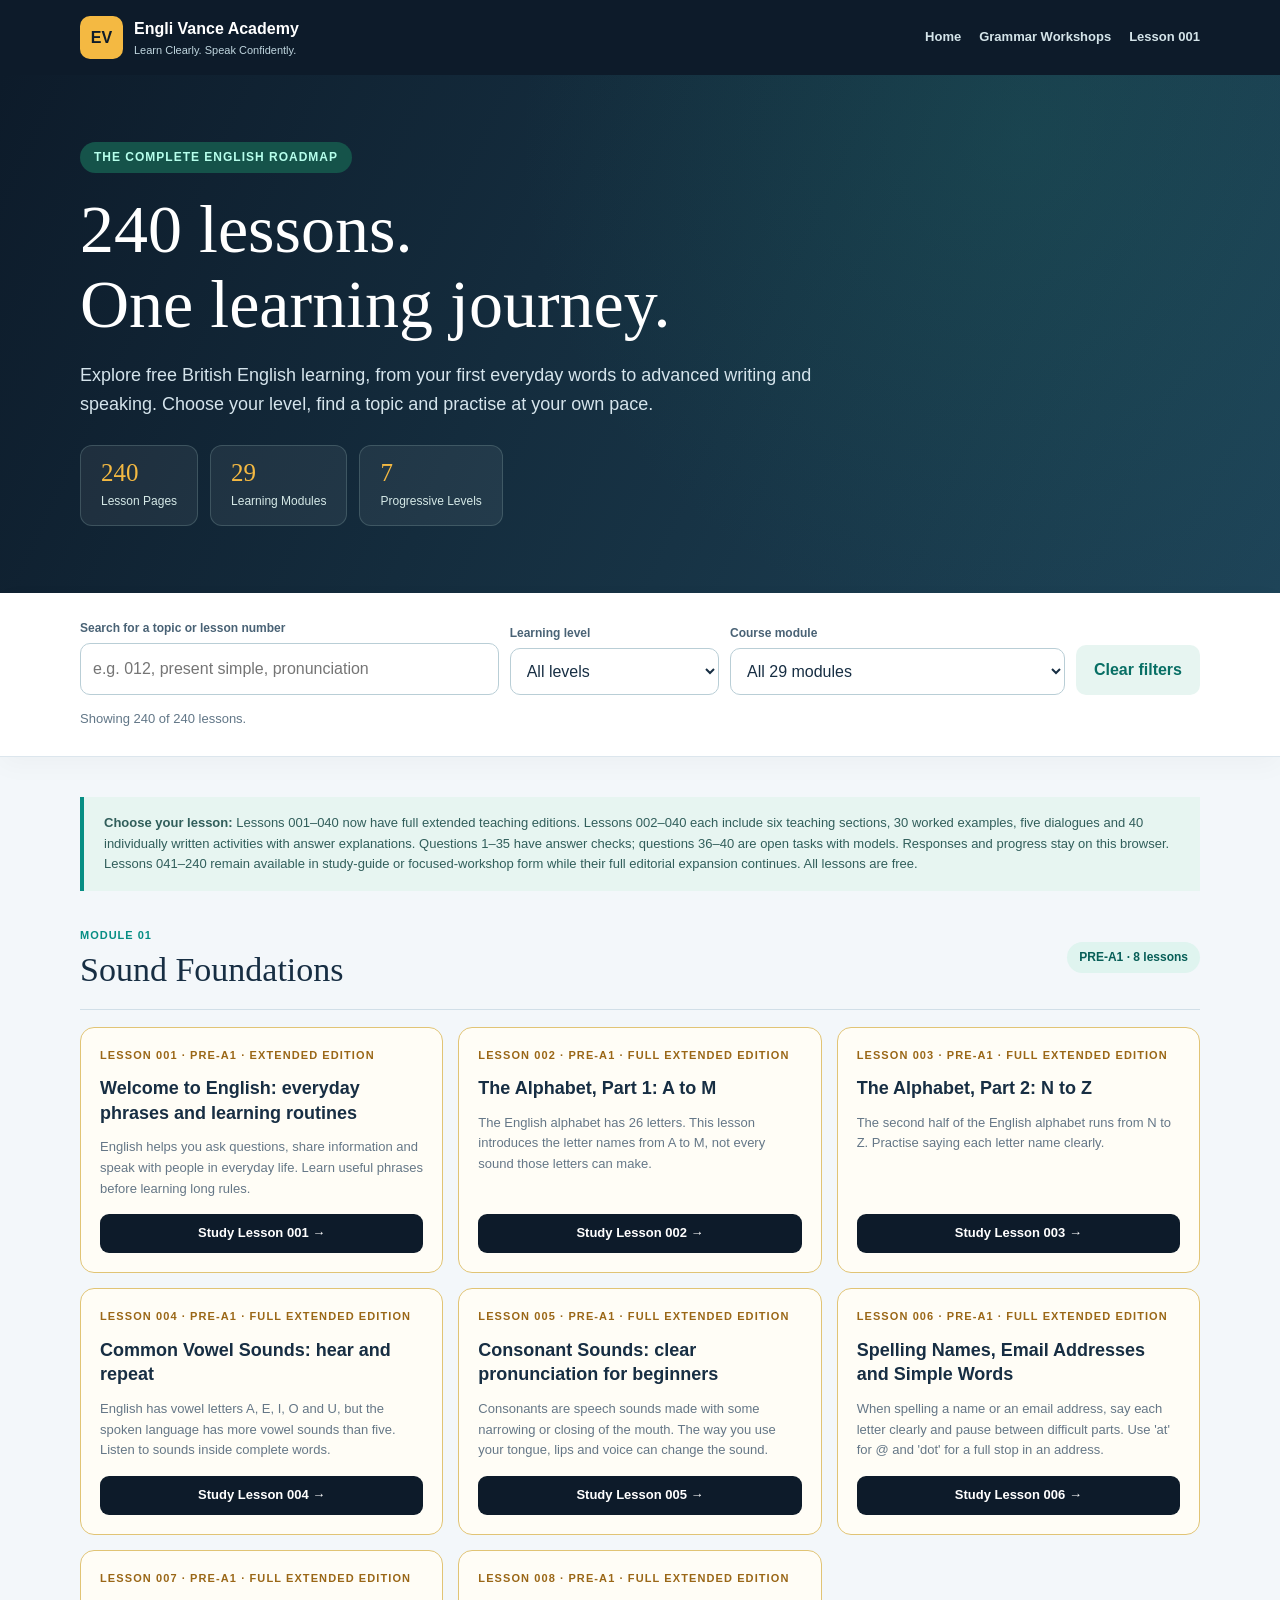
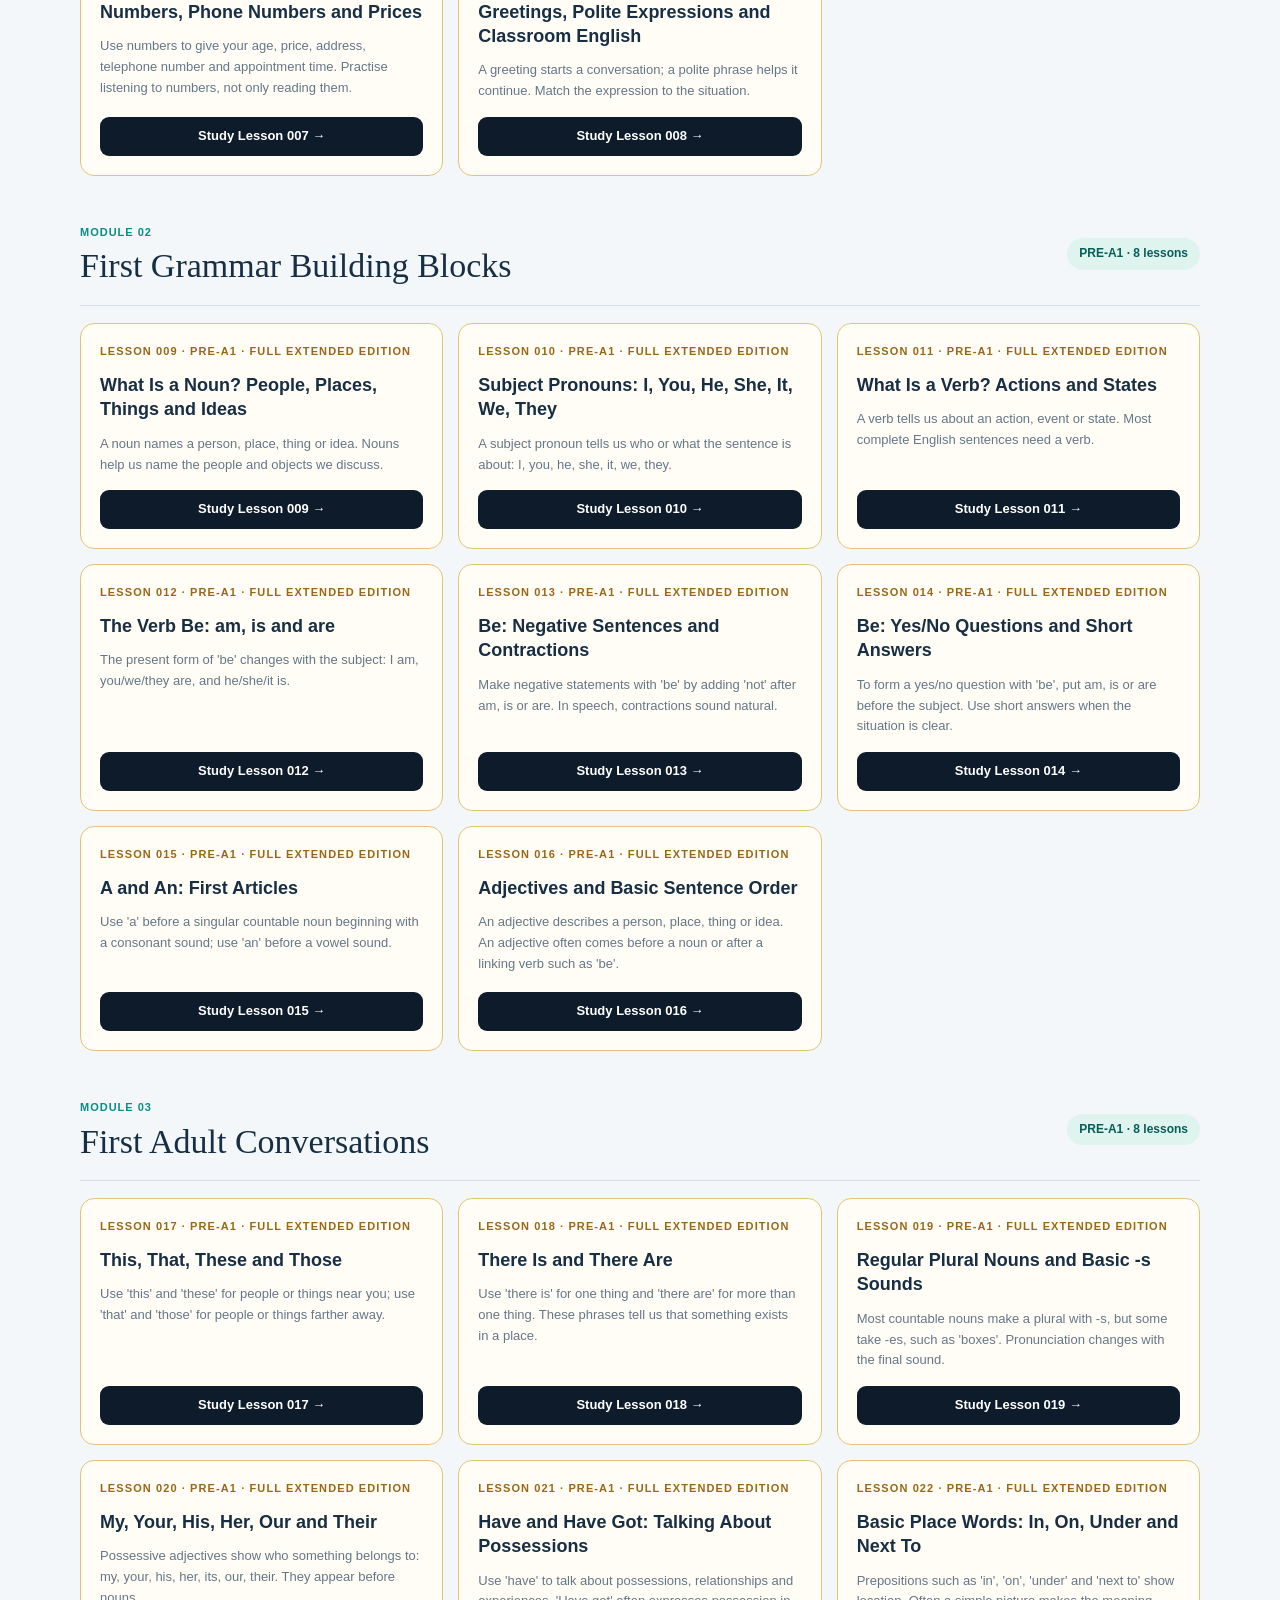
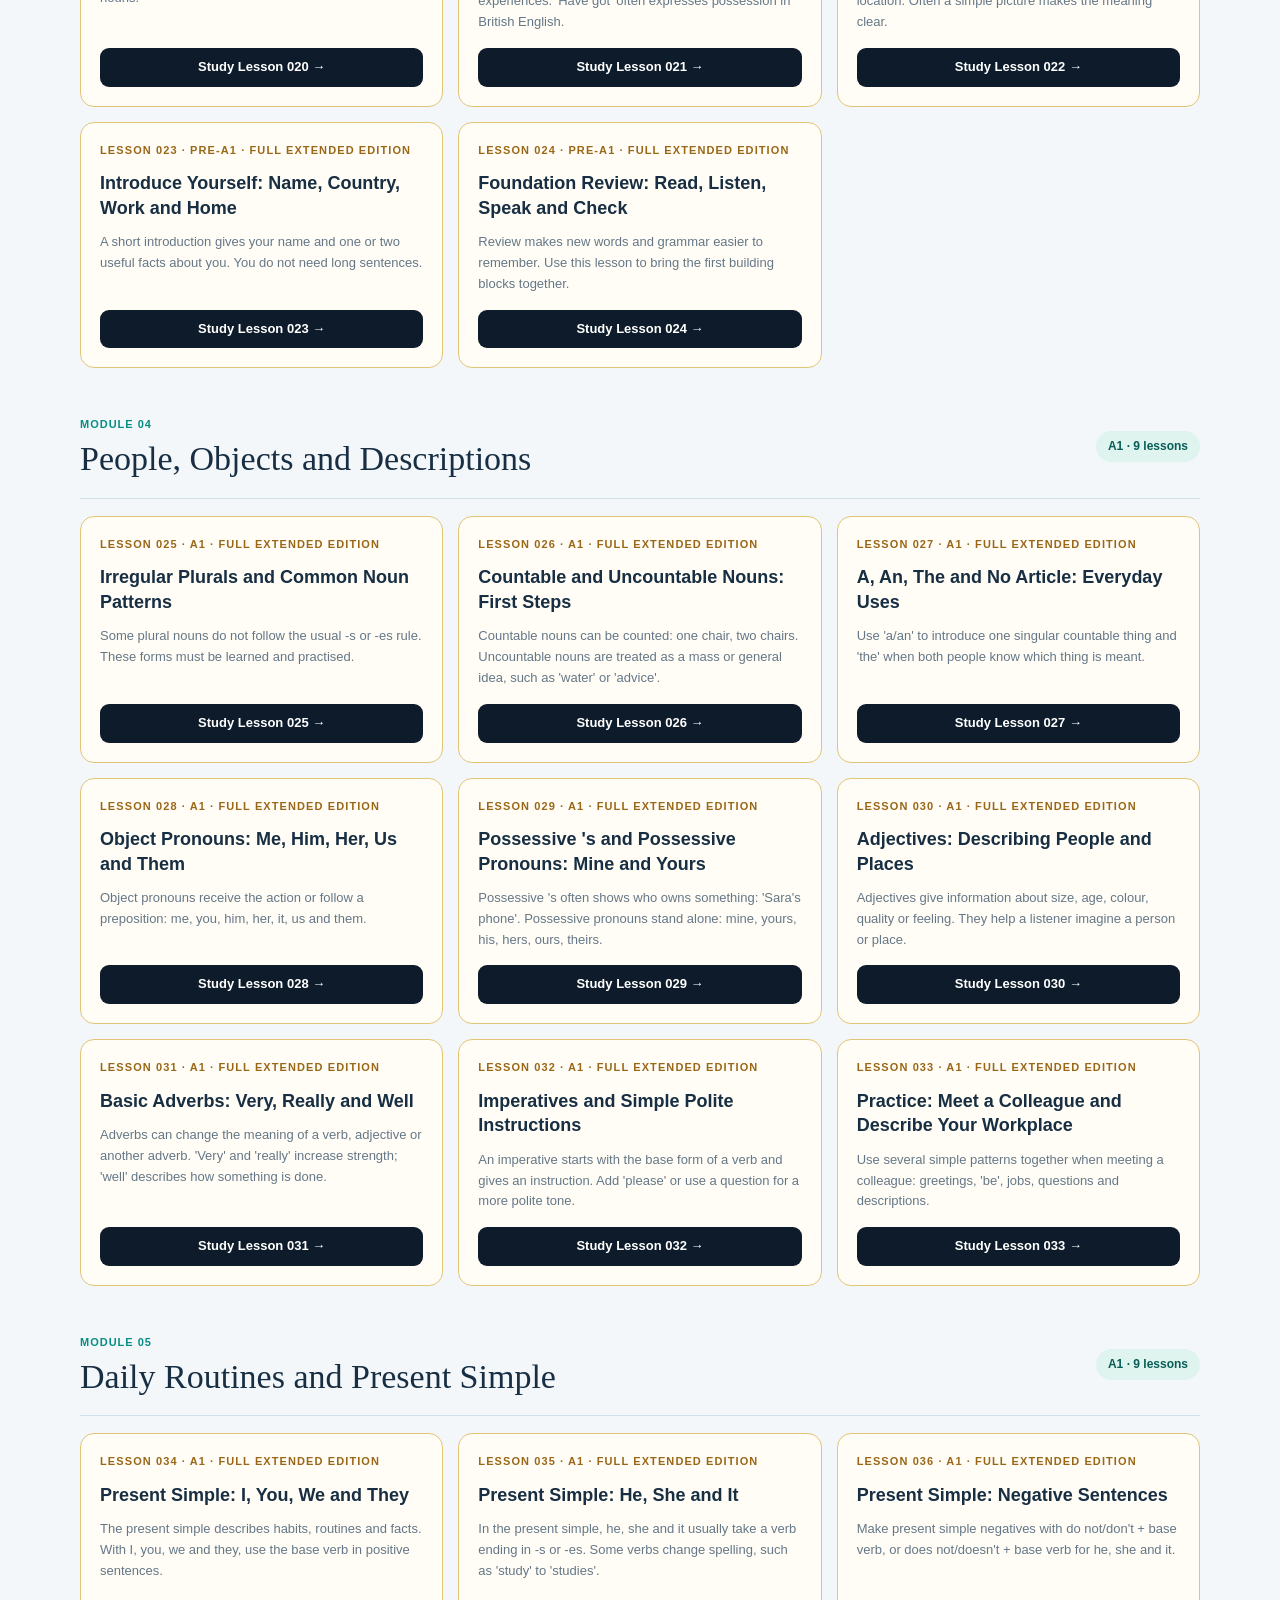
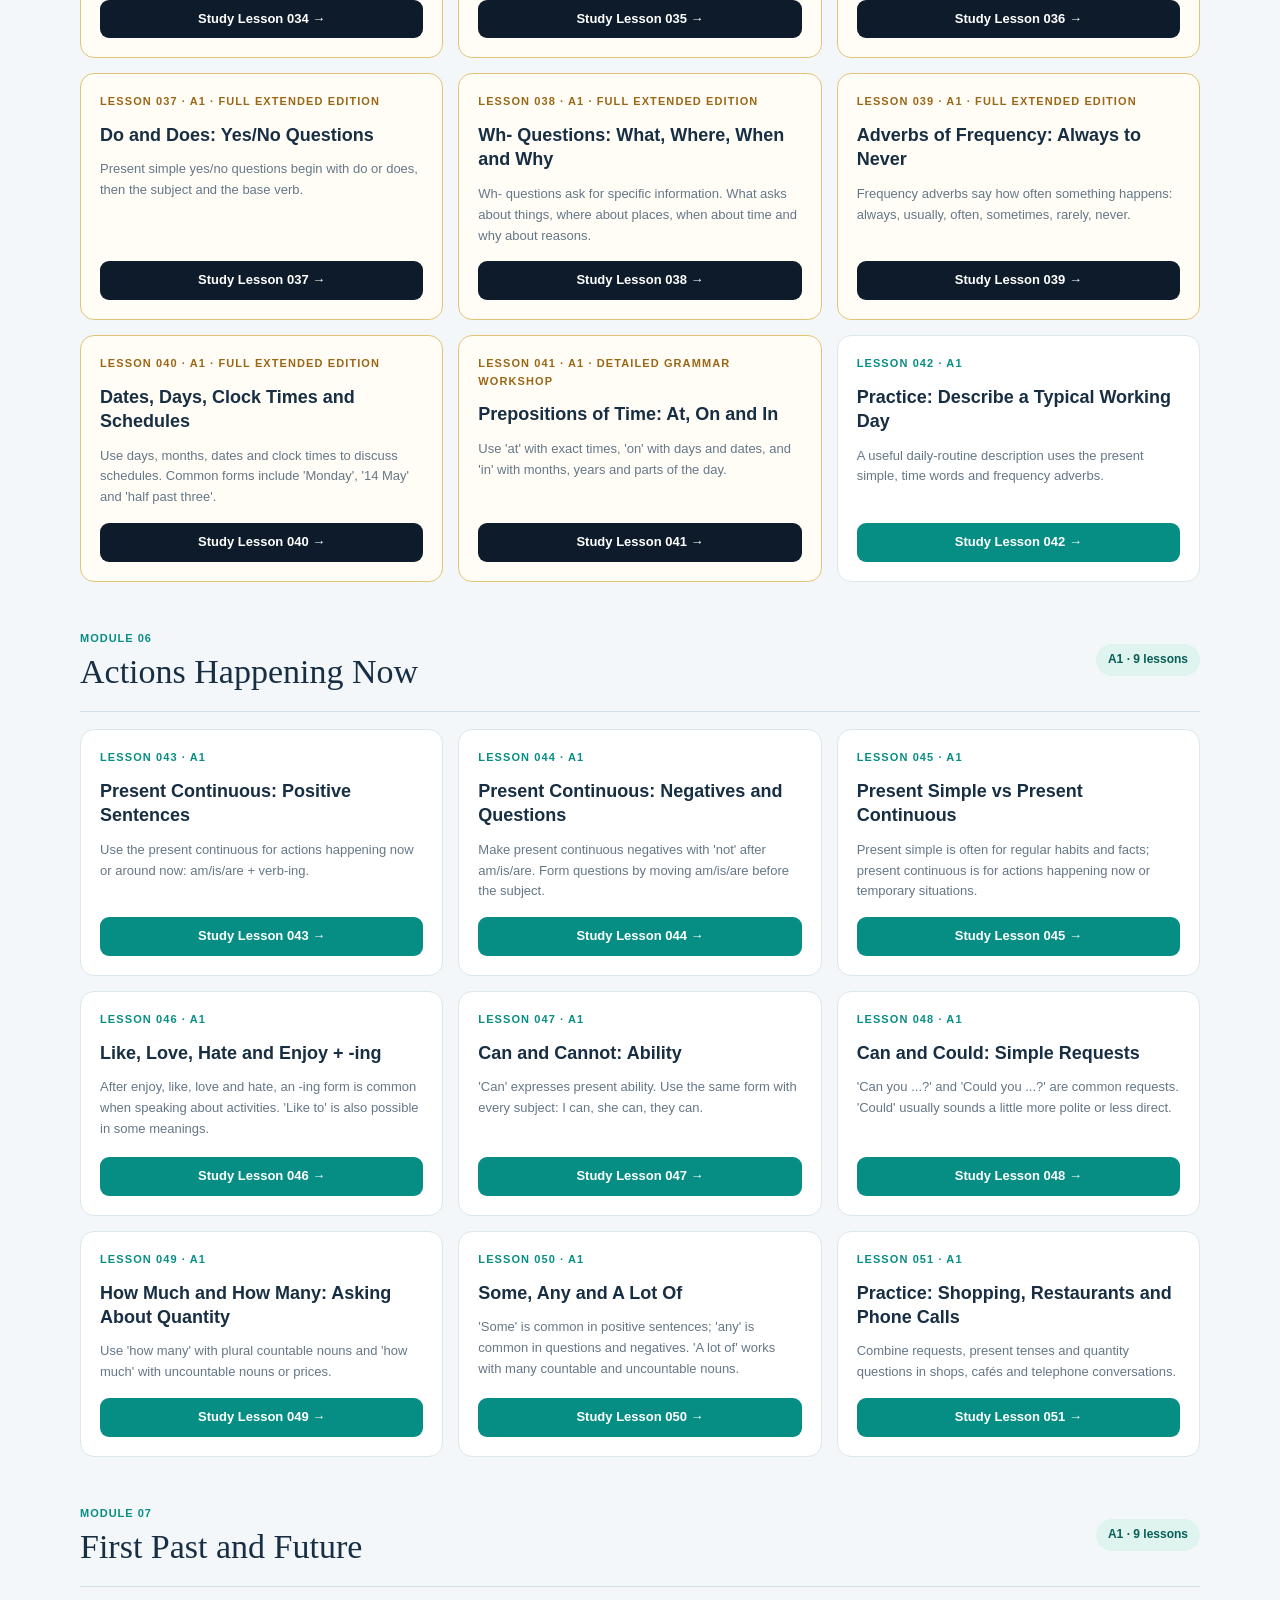
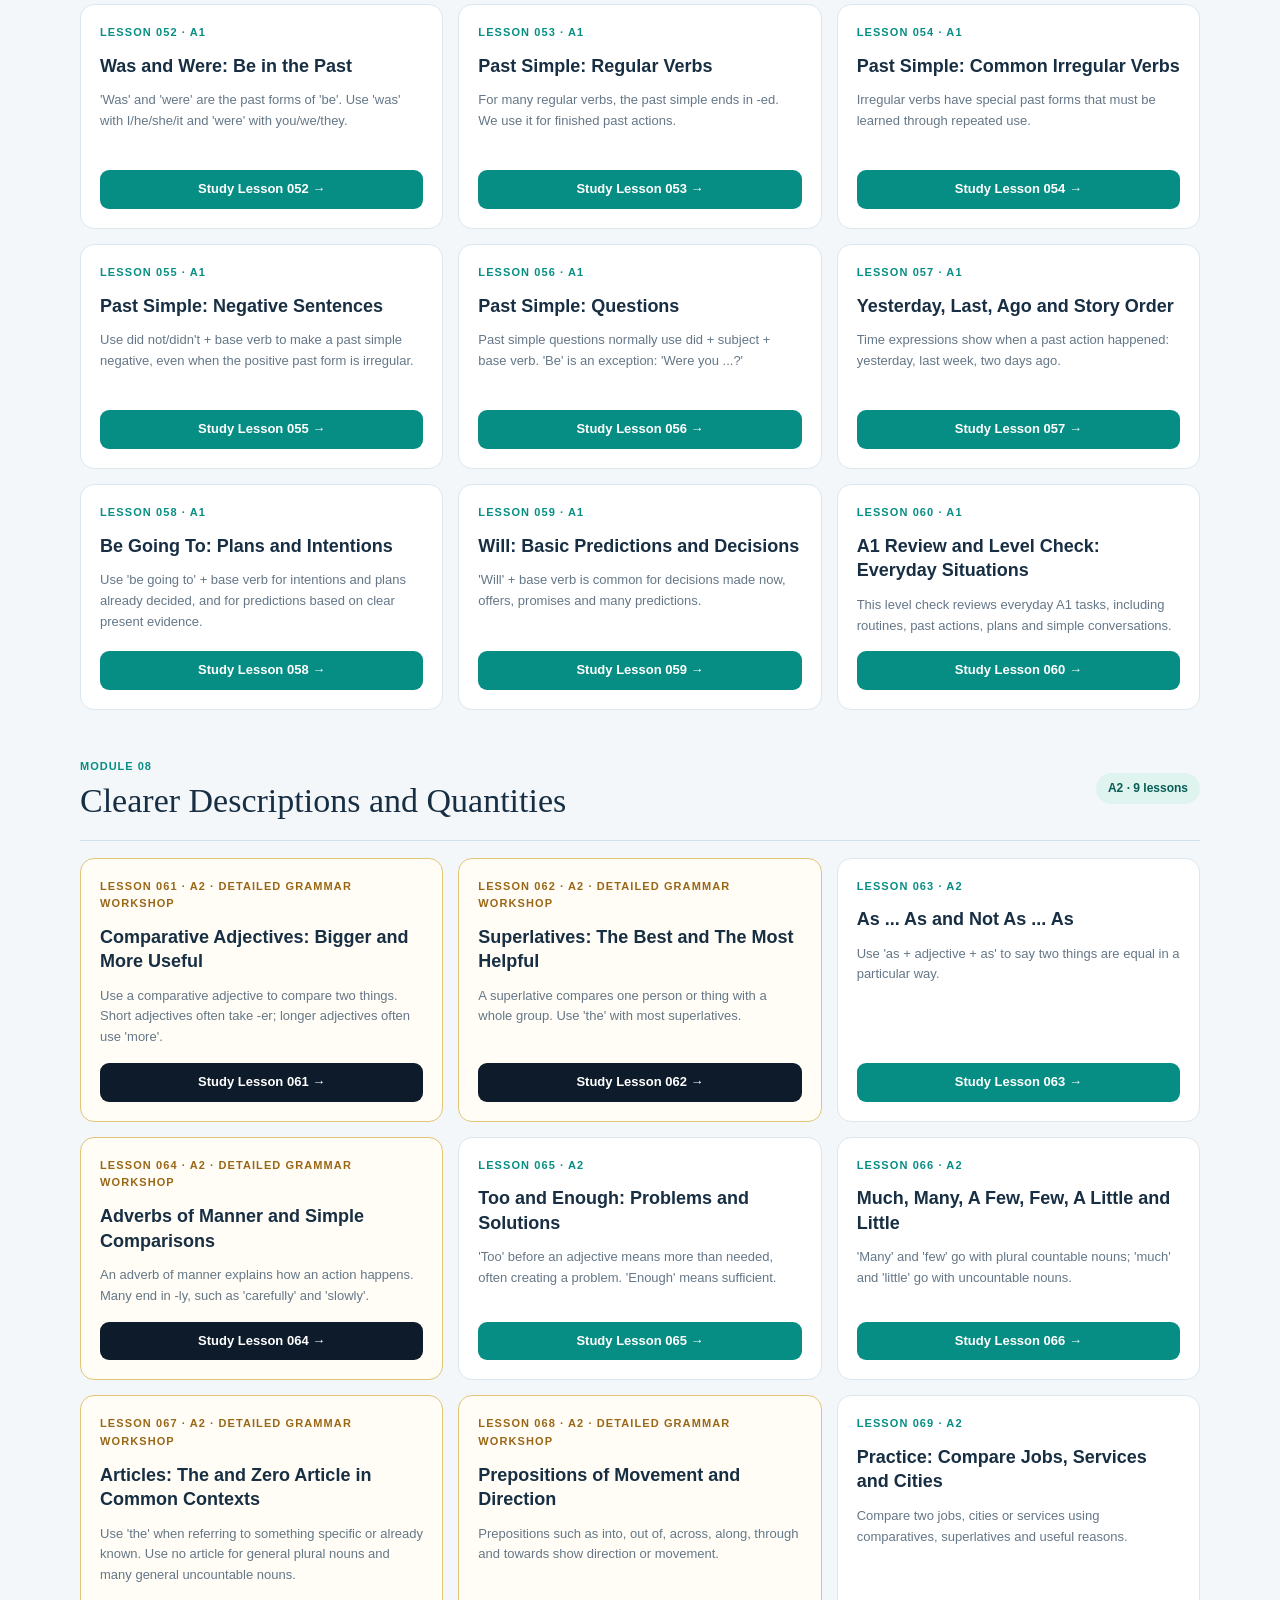
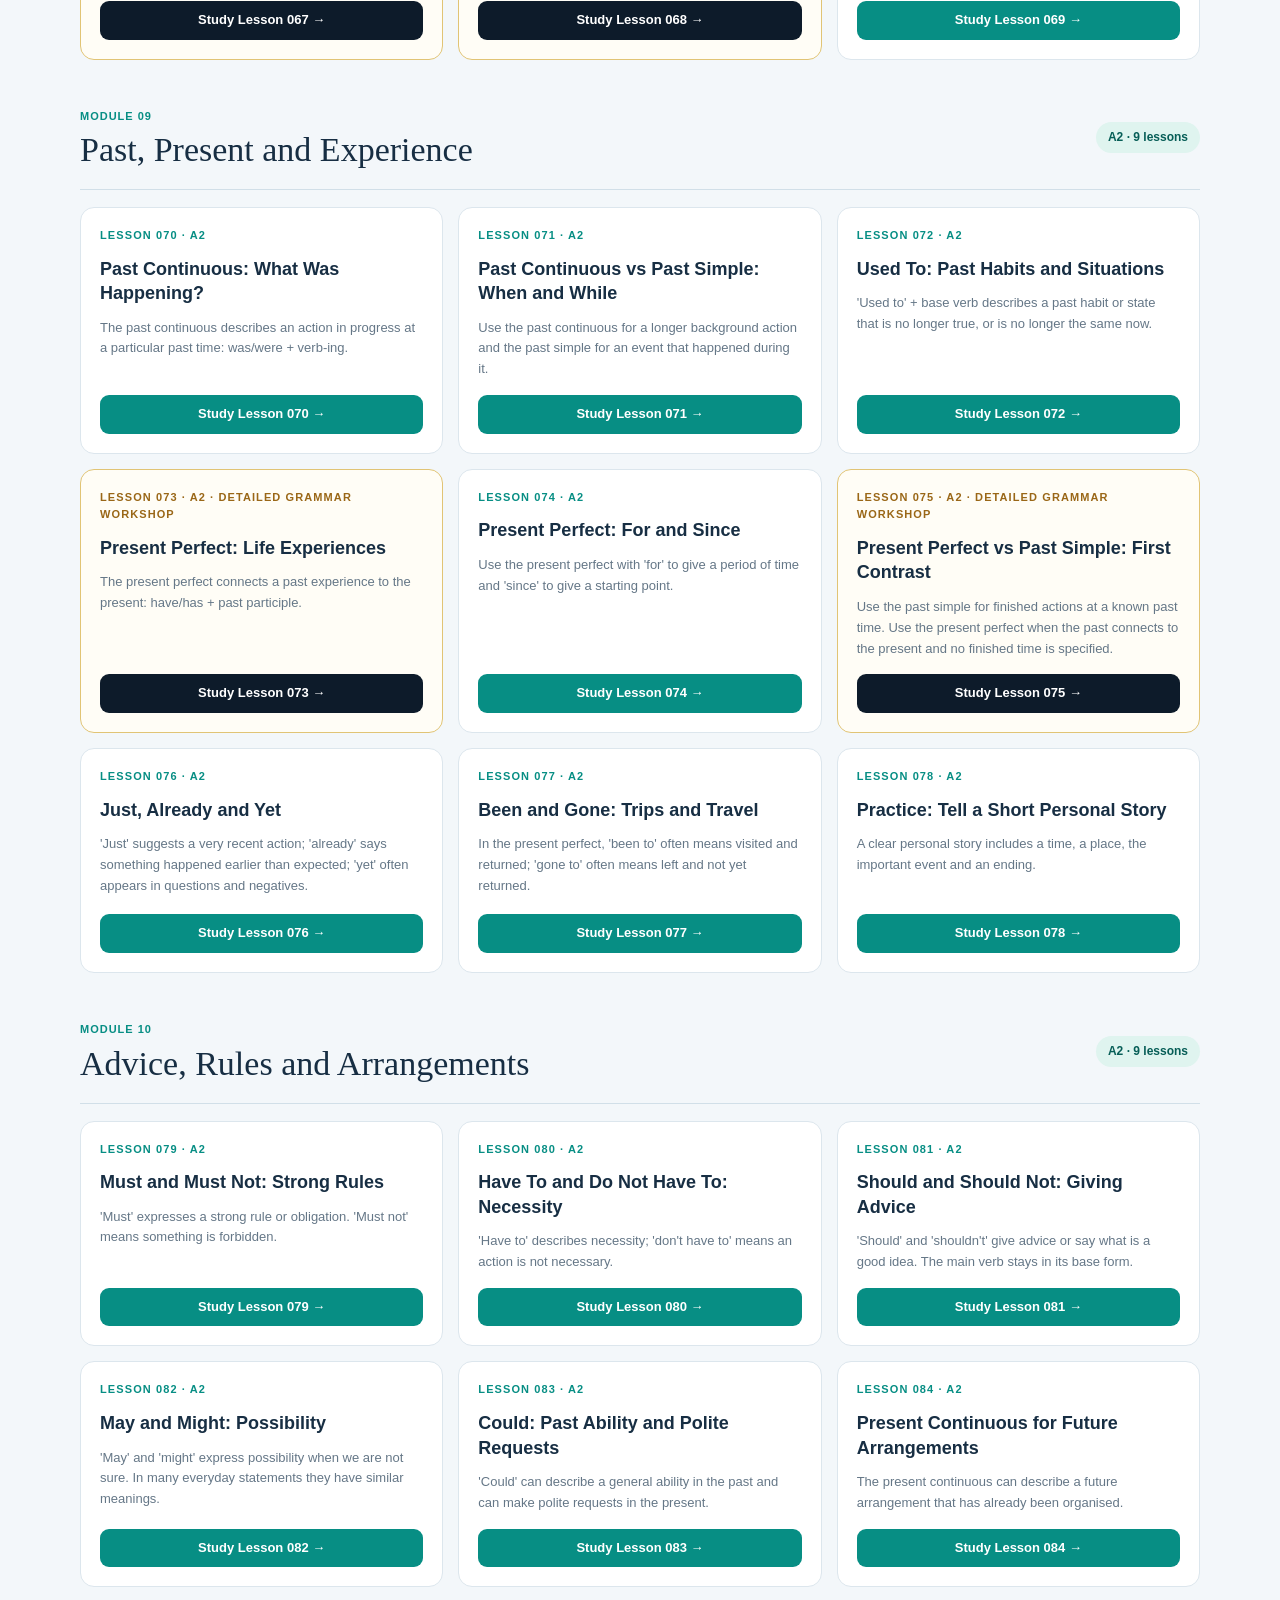
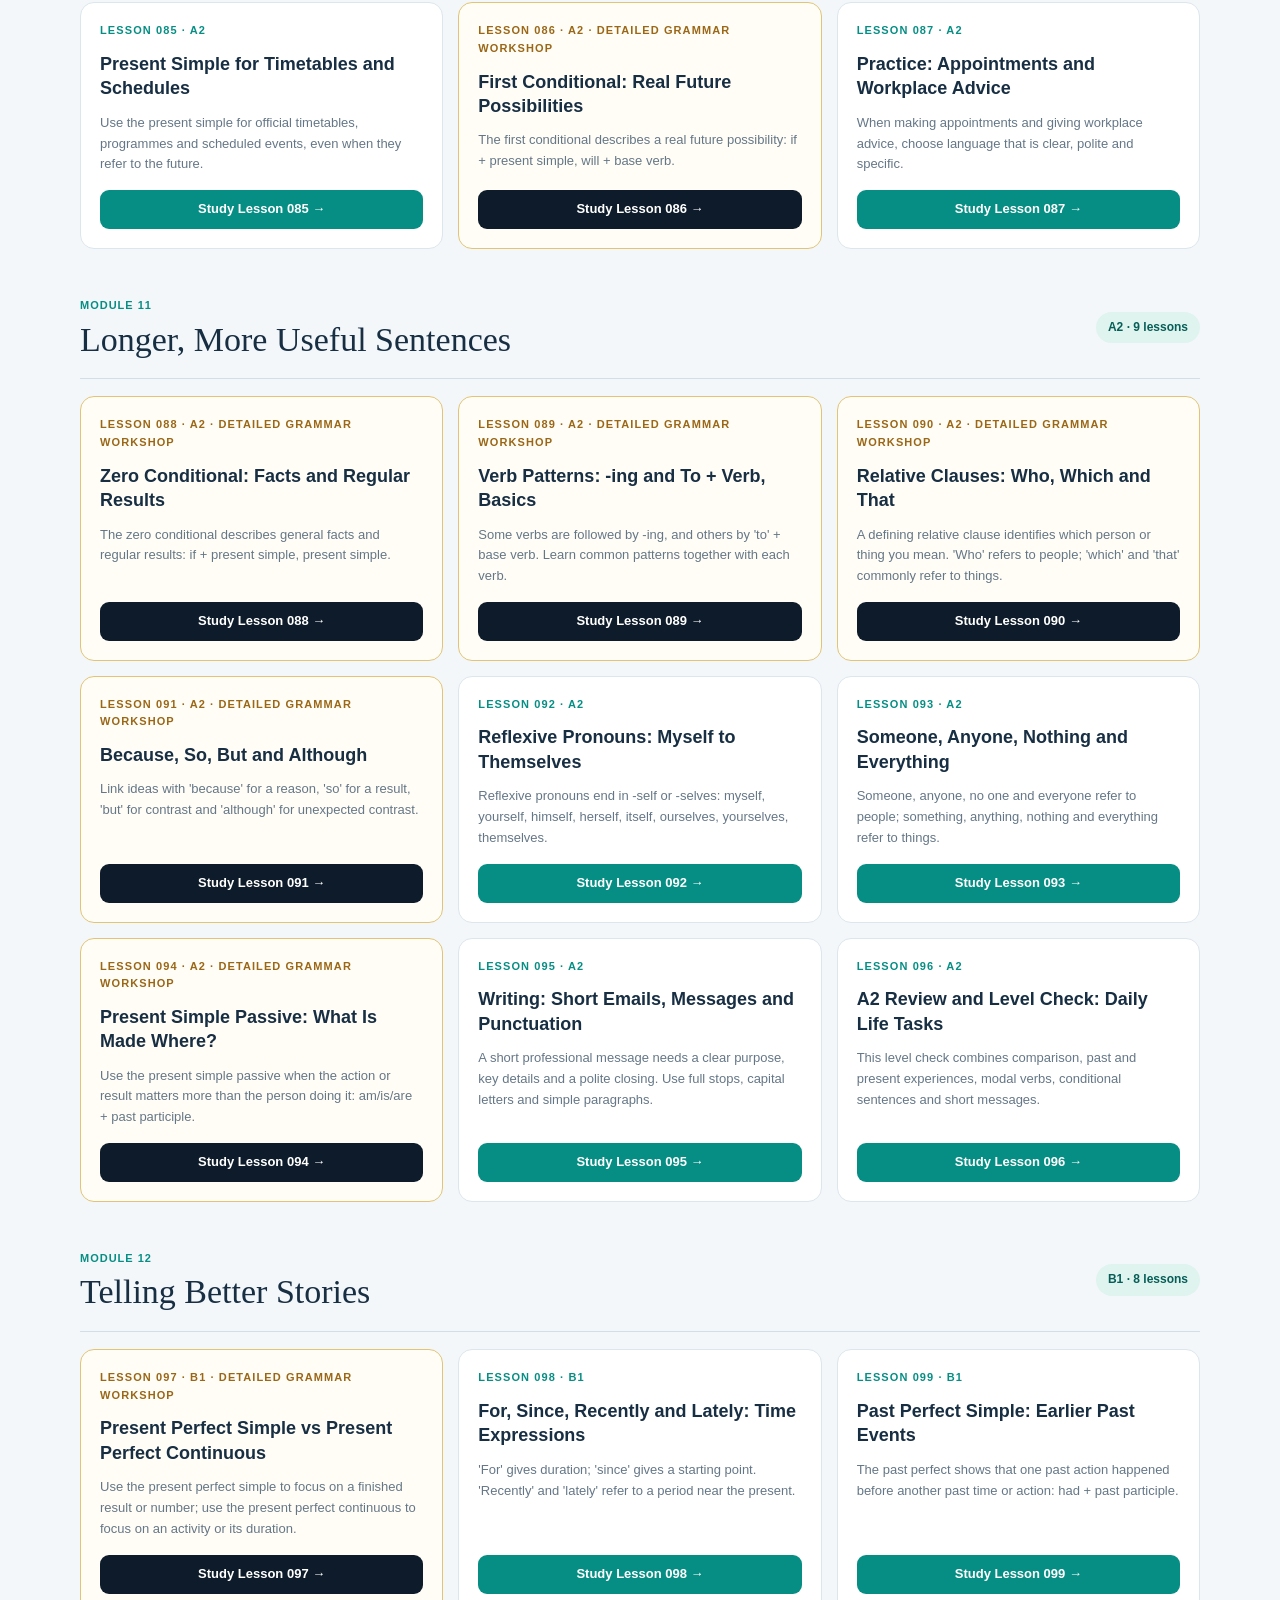
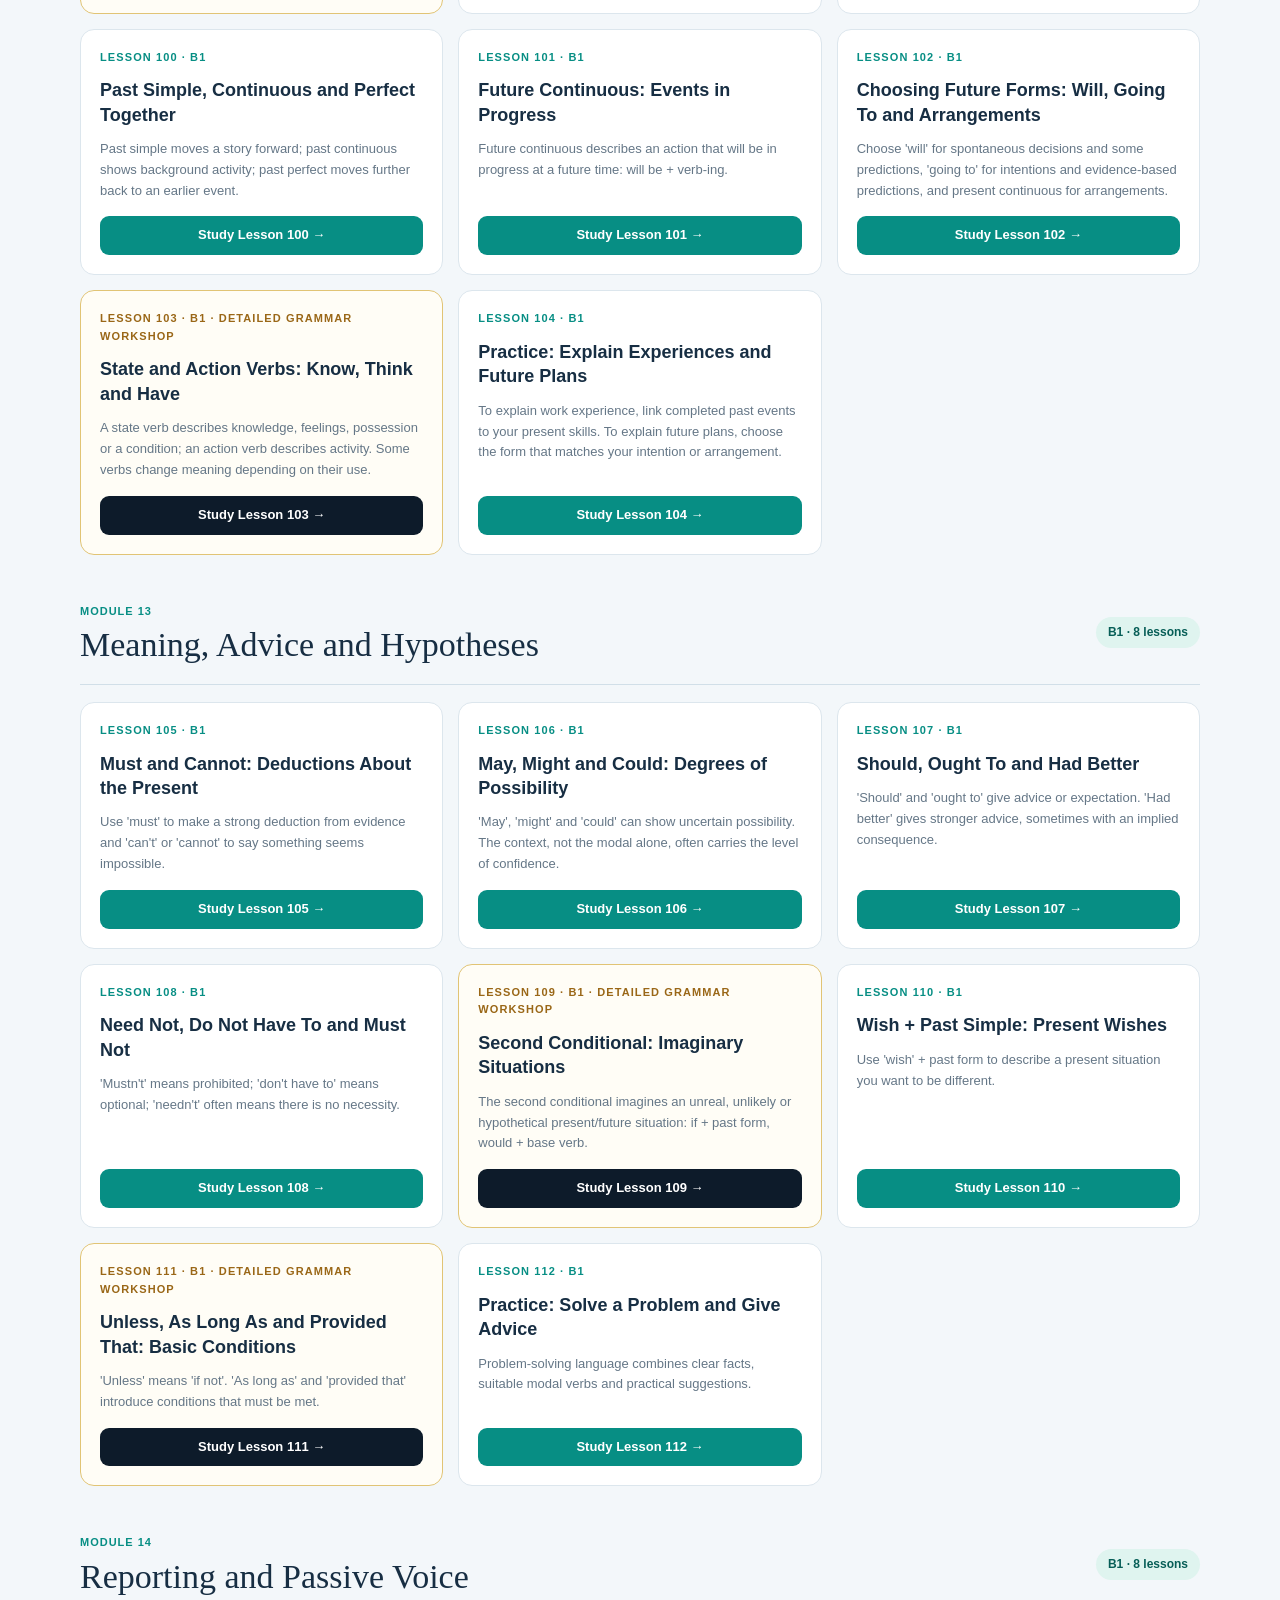
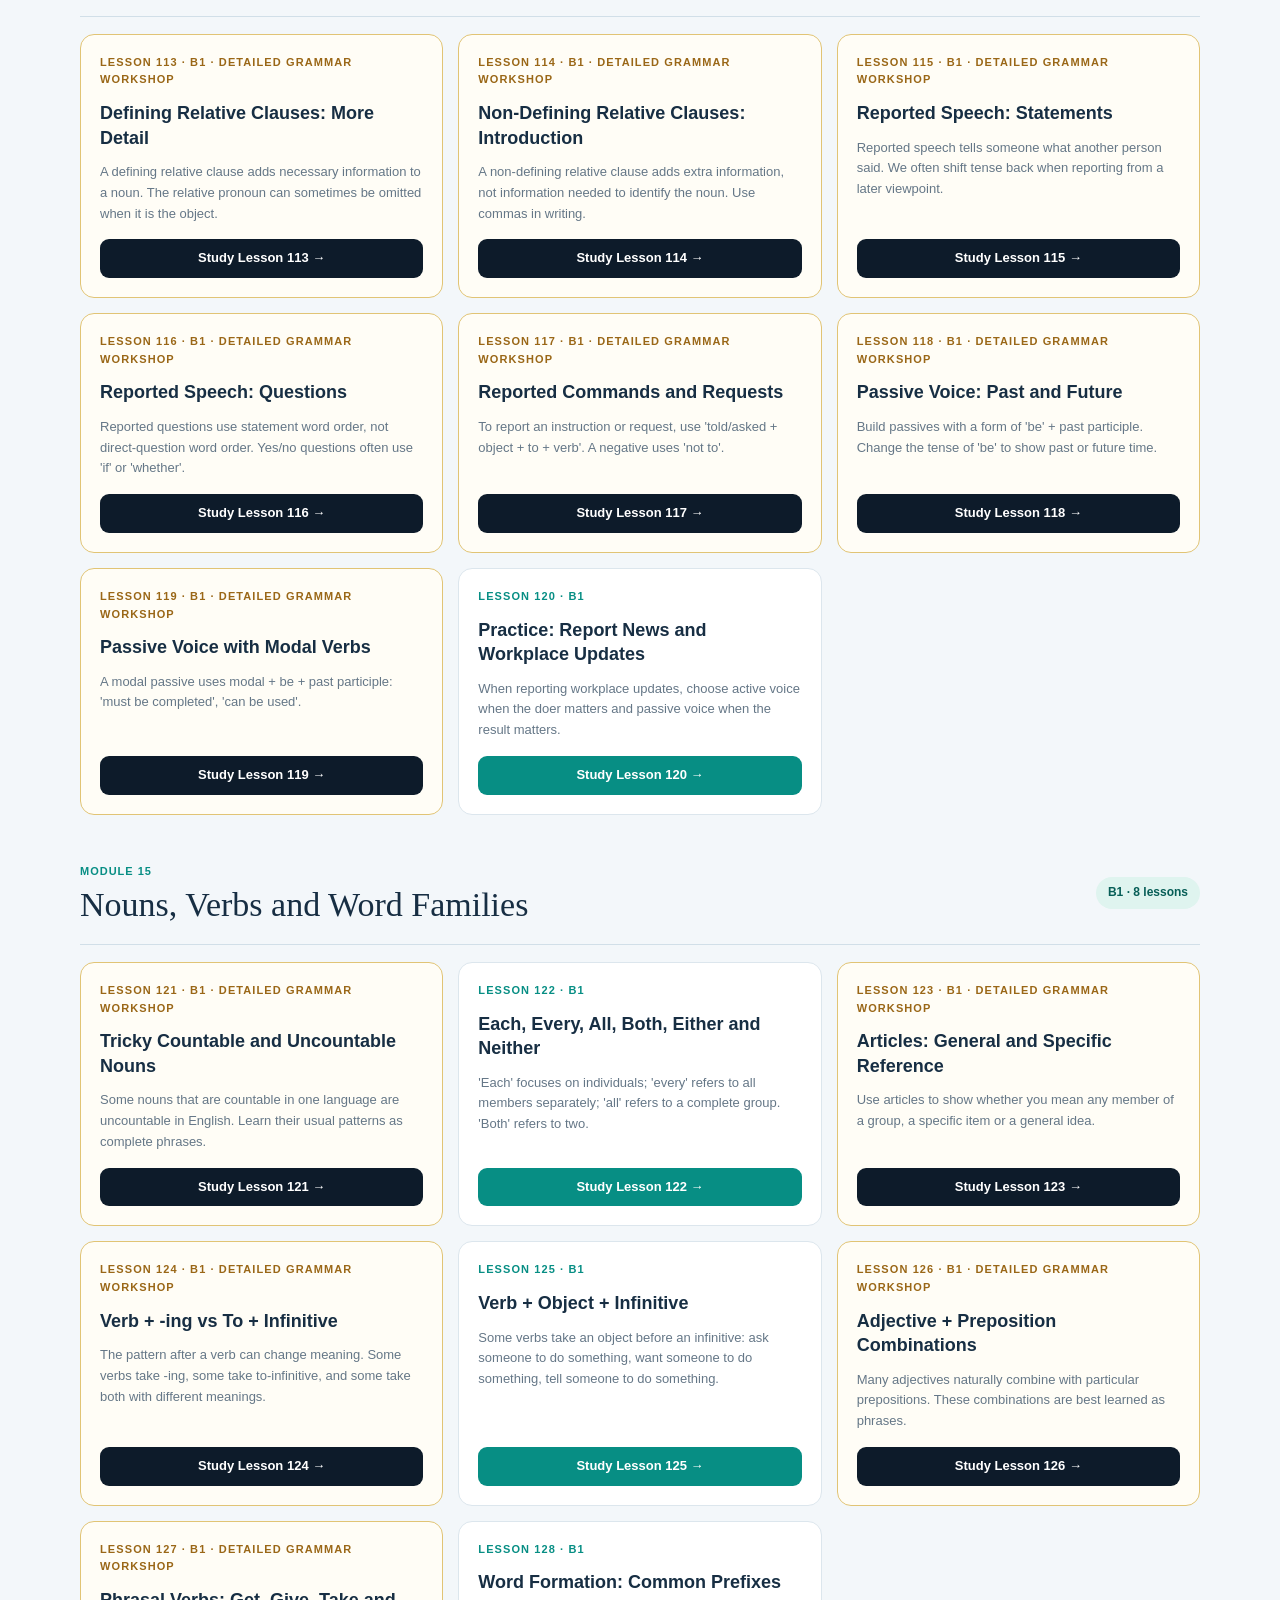
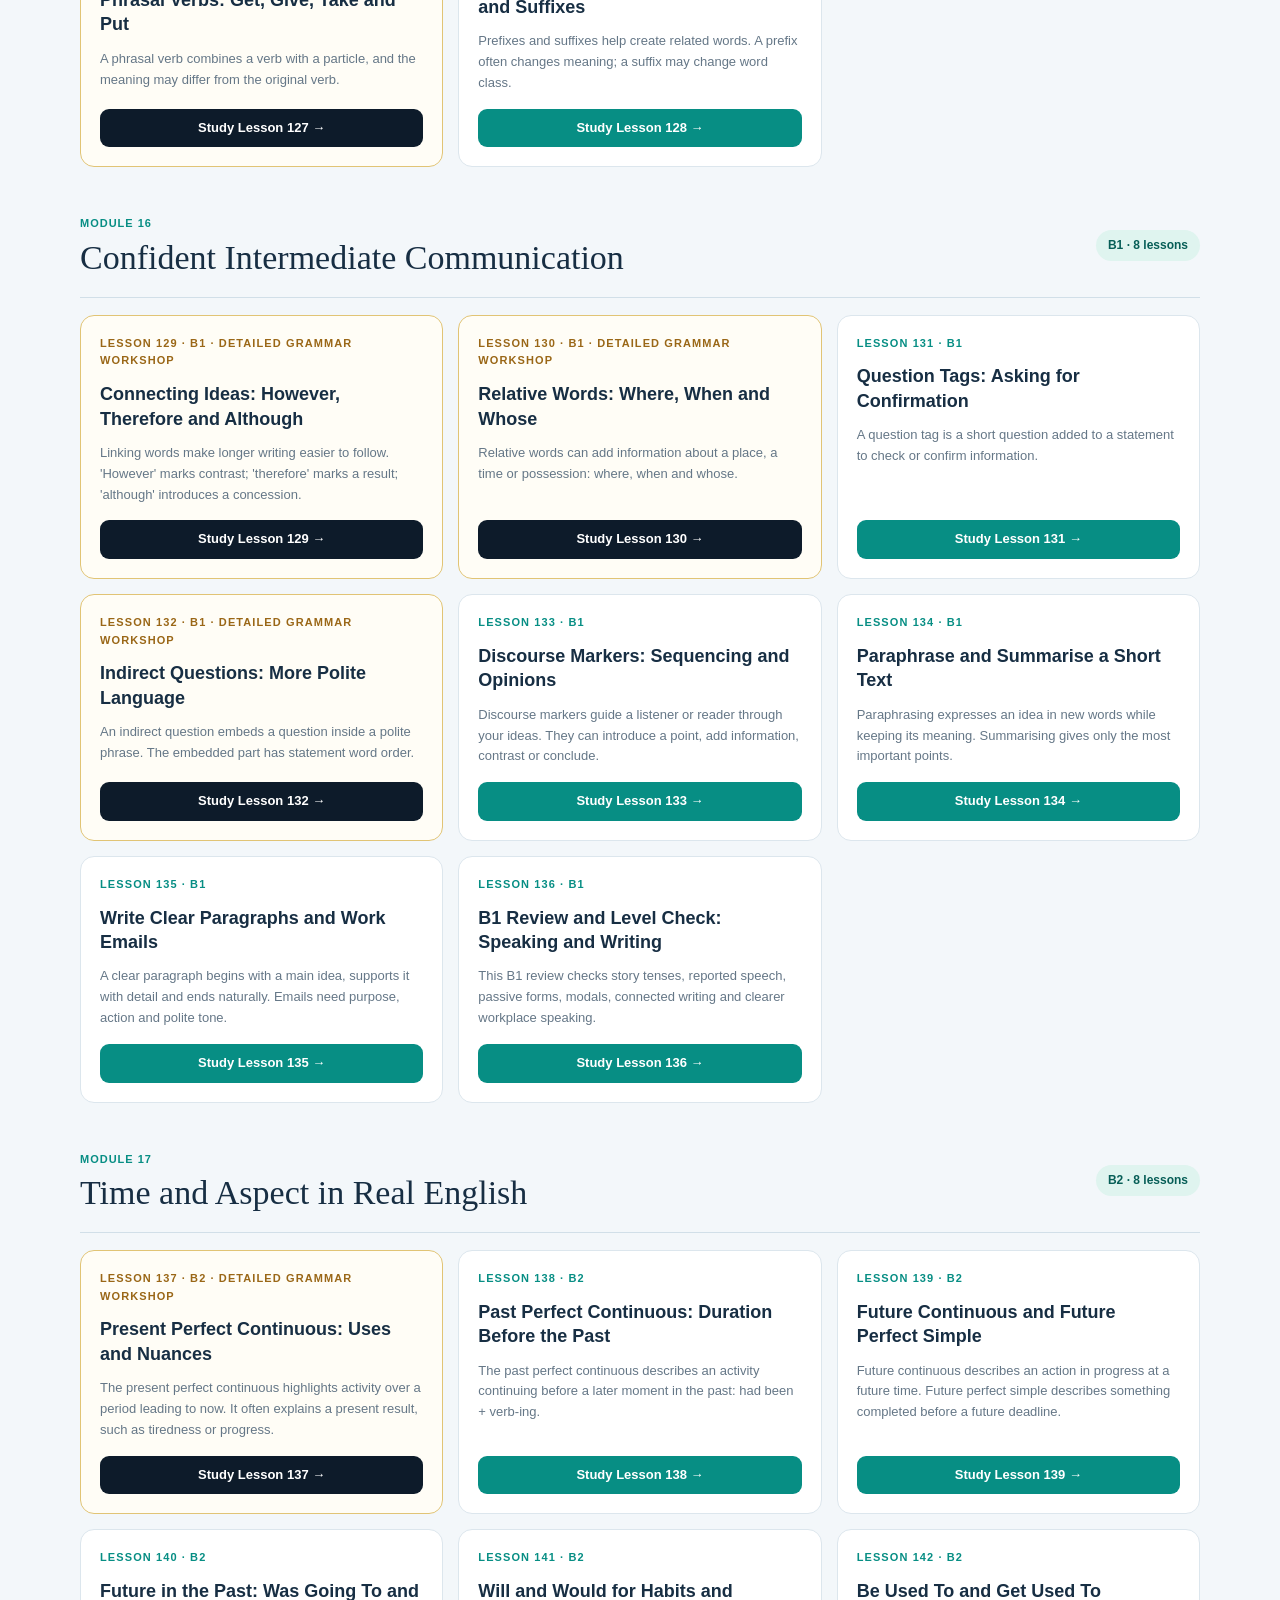
==== commit 54123169: "Publish full A1 Lessons 025–040 with 640 varied practice activities" ====
--- a/catalog.html
+++ b/catalog.html
@@ -21,11 +21,12 @@
 <header><div class="wrap topbar"><a href="index.html" class="brand"><span class="logo">EV</span><span>Engli Vance Academy<small>Learn Clearly. Speak Confidently.</small></span></a><nav class="nav"><a href="index.html">Home</a><a href="grammar.html">Grammar Workshops</a><a href="lesson.html">Lesson 001</a></nav></div></header>
 <section class="hero"><div class="wrap"><span class="pill">THE COMPLETE ENGLISH ROADMAP</span><h1>240 lessons.<br>One learning journey.</h1><p>Explore free British English learning, from your first everyday words to advanced writing and speaking. Choose your level, find a topic and practise at your own pace.</p><div class="stats"><div class="stat"><strong>240</strong><small>Lesson Pages</small></div><div class="stat"><strong>29</strong><small>Learning Modules</small></div><div class="stat"><strong>7</strong><small>Progressive Levels</small></div></div></div></section>
 <div class="controls"><div class="wrap"><div class="search-grid"><div class="control search"><label for="search">Search for a topic or lesson number</label><input id="search" type="search" placeholder="e.g. 012, present simple, pronunciation"></div><div class="control"><label for="level">Learning level</label><select id="level"><option value="">All levels</option><option>PRE-A1</option><option>A1</option><option>A2</option><option>B1</option><option>B2</option><option>C1</option><option>C2</option></select></div><div class="control"><label for="module">Course module</label><select id="module"><option value="">All 29 modules</option></select></div><button class="reset" id="reset" type="button">Clear filters</button></div><p class="count" id="result-count" role="status" aria-live="polite">Showing 240 lessons.</p></div></div>
-<main><div class="wrap"><div class="info"><strong>Choose your lesson:</strong> Lessons 001–024 now have full extended teaching editions. Lessons 002–024 each include six teaching sections, 30 worked examples, five dialogues and 40 individually written activities with answer explanations. Questions 1–35 have answer checks; questions 36–40 are open tasks with models. Responses and progress stay on this browser. Lessons 025–240 remain available in study-guide or focused-workshop form while their full editorial expansion continues. All lessons are free.</div><div id="modules"></div></div></main>
+<main><div class="wrap"><div class="info"><strong>Choose your lesson:</strong> Lessons 001–040 now have full extended teaching editions. Lessons 002–040 each include six teaching sections, 30 worked examples, five dialogues and 40 individually written activities with answer explanations. Questions 1–35 have answer checks; questions 36–40 are open tasks with models. Responses and progress stay on this browser. Lessons 041–240 remain available in study-guide or focused-workshop form while their full editorial expansion continues. All lessons are free.</div><div id="modules"></div></div></main>
 <footer><strong>Engli Vance Academy</strong><p>Learn Clearly. Speak Confidently.</p><p>Free British English learning · © 2026 Engli Vance Academy</p></footer>
 <script src="course-data.js"></script>
 <script src="full-lessons.js?v=20261103-full1"></script>
 <script src="foundation-lessons.js?v=20261103-foundation1"></script>
+<script src="a1-lessons.js?v=20261103-a1-1"></script>
 <script src="grammar-expansions.js"></script>
 <script>
 (function(){
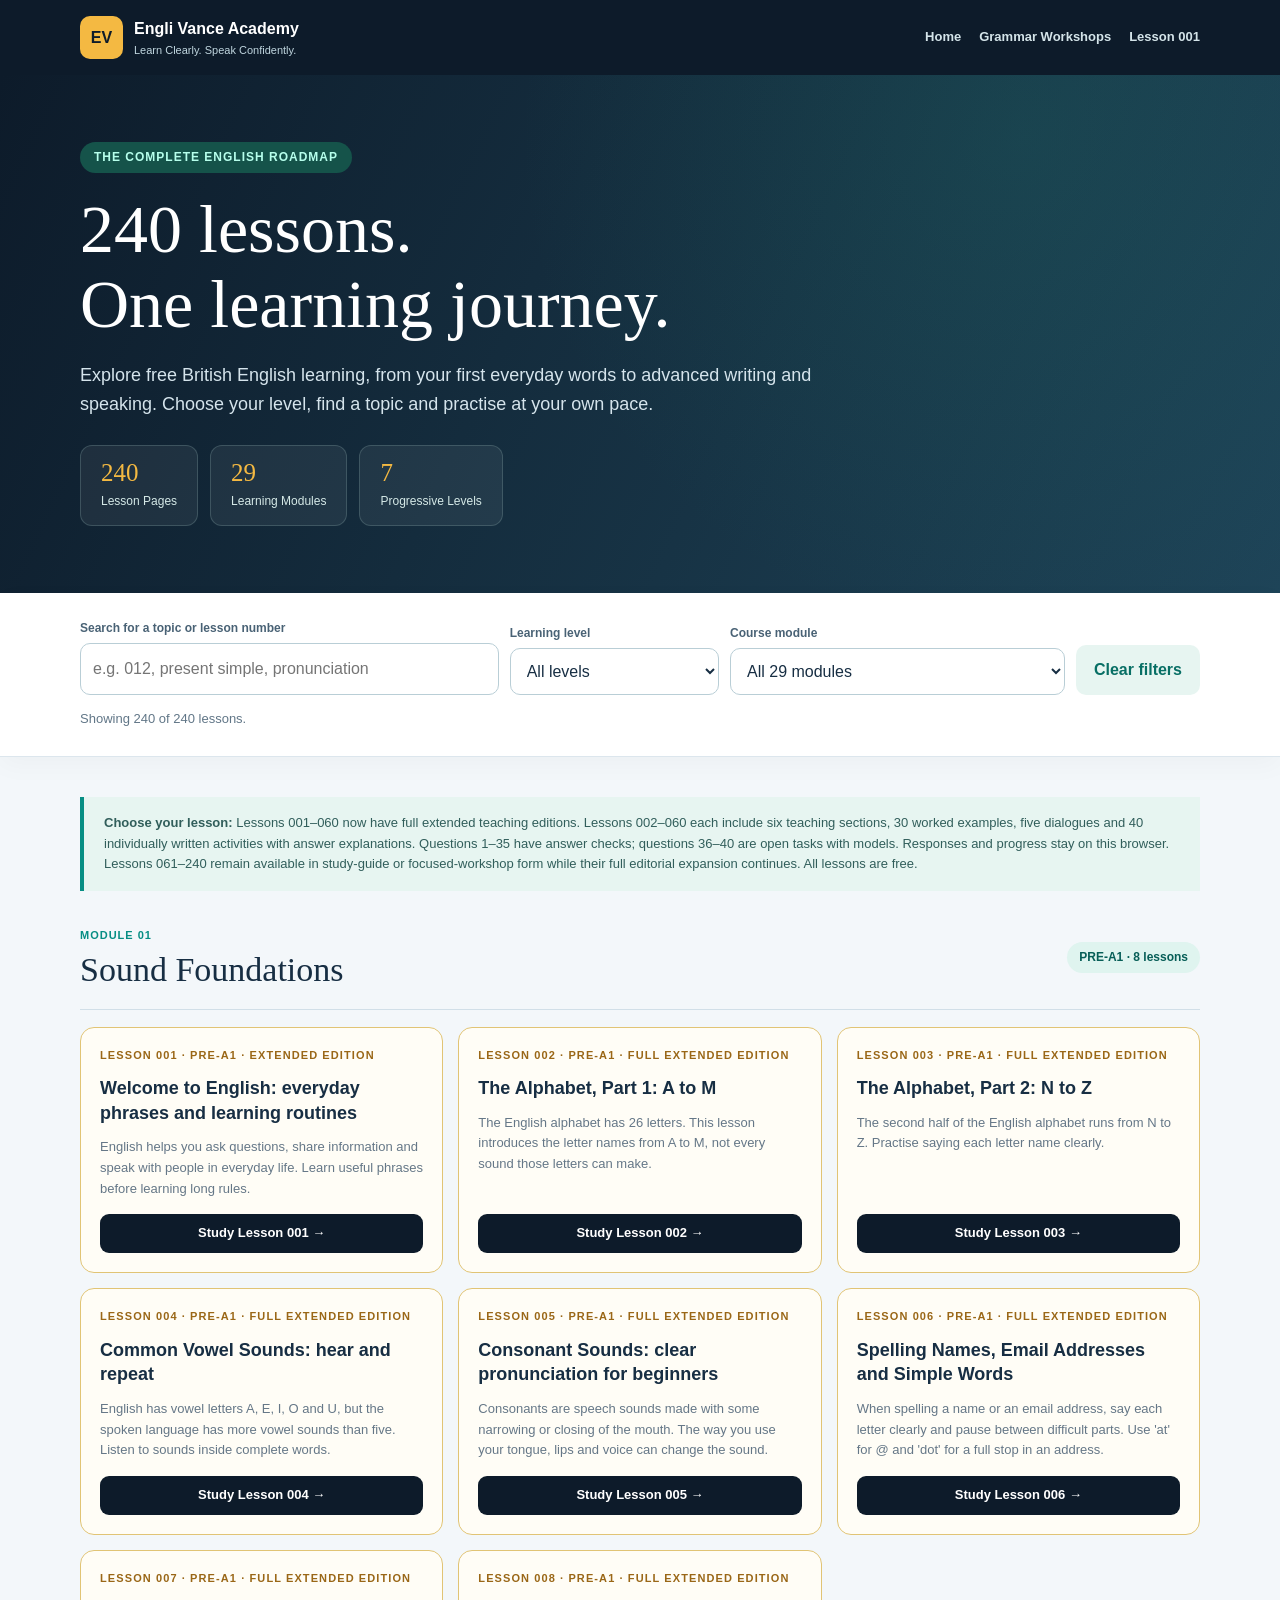
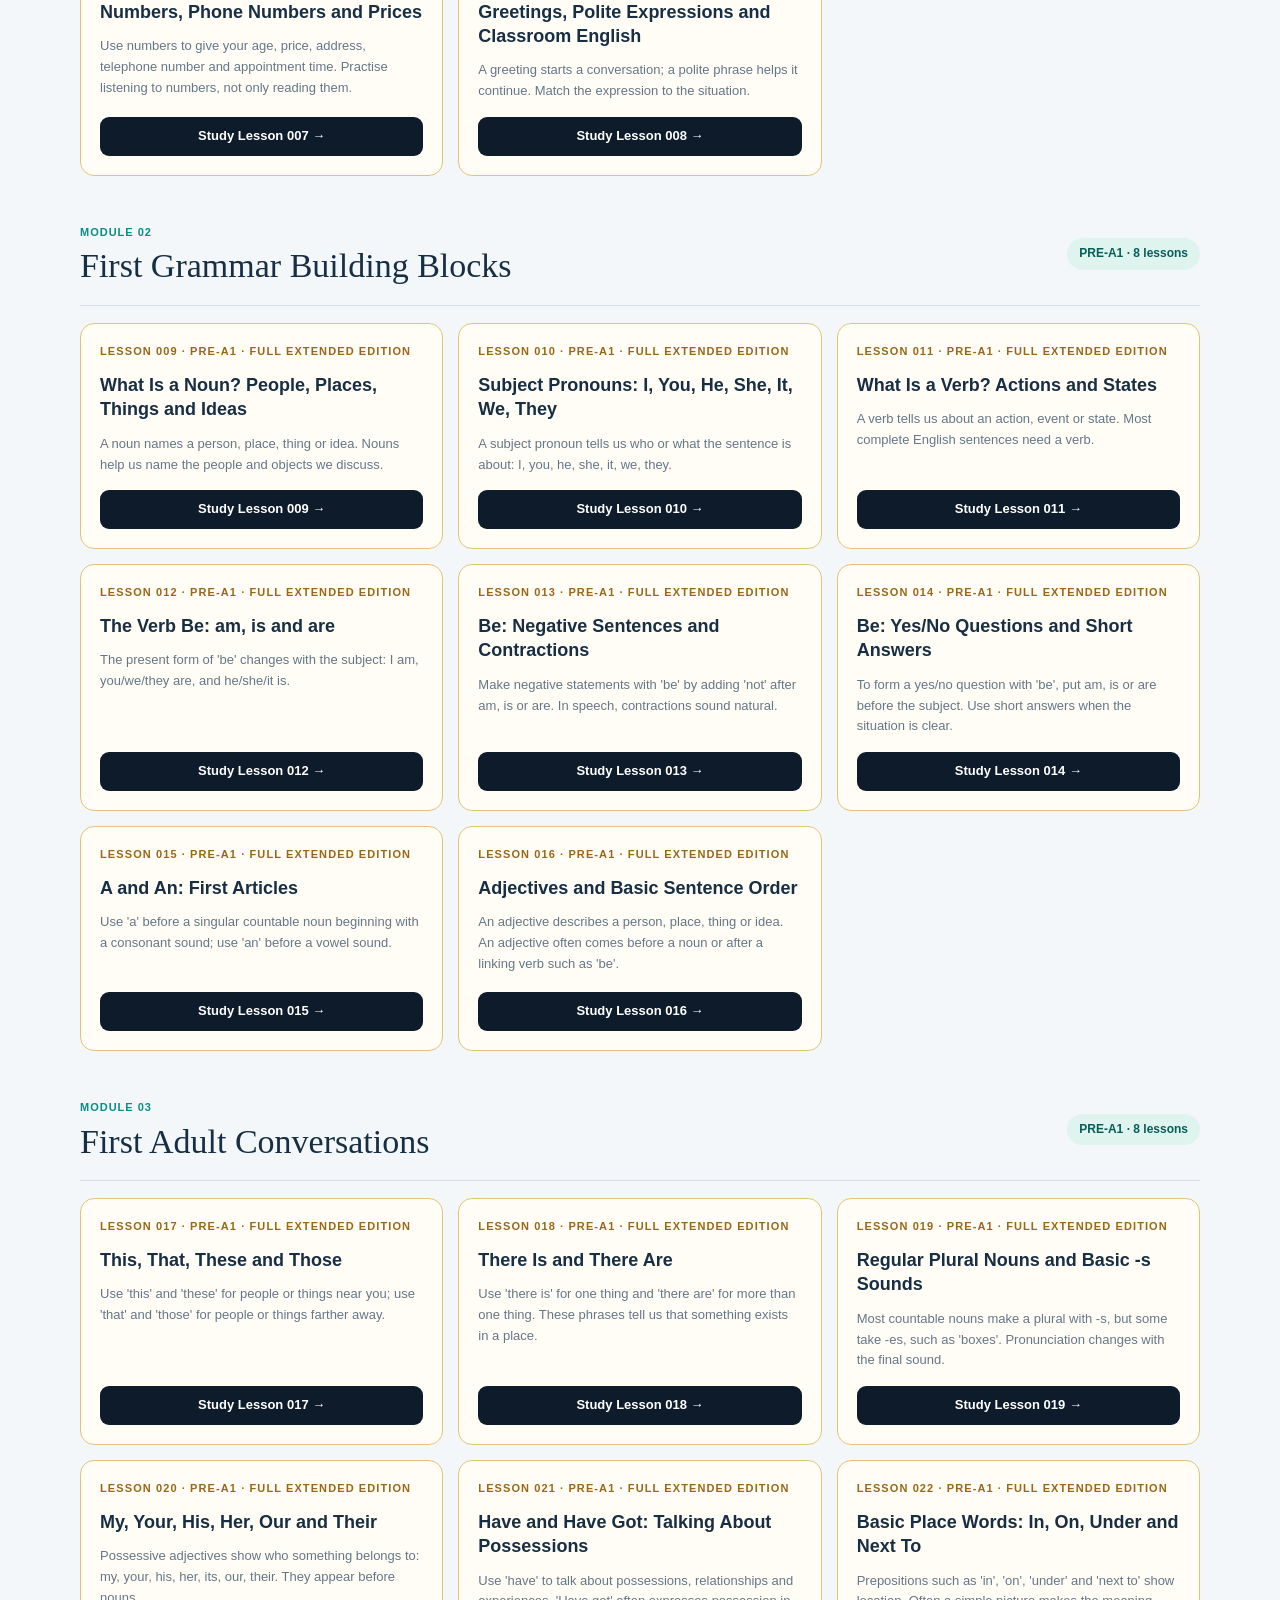
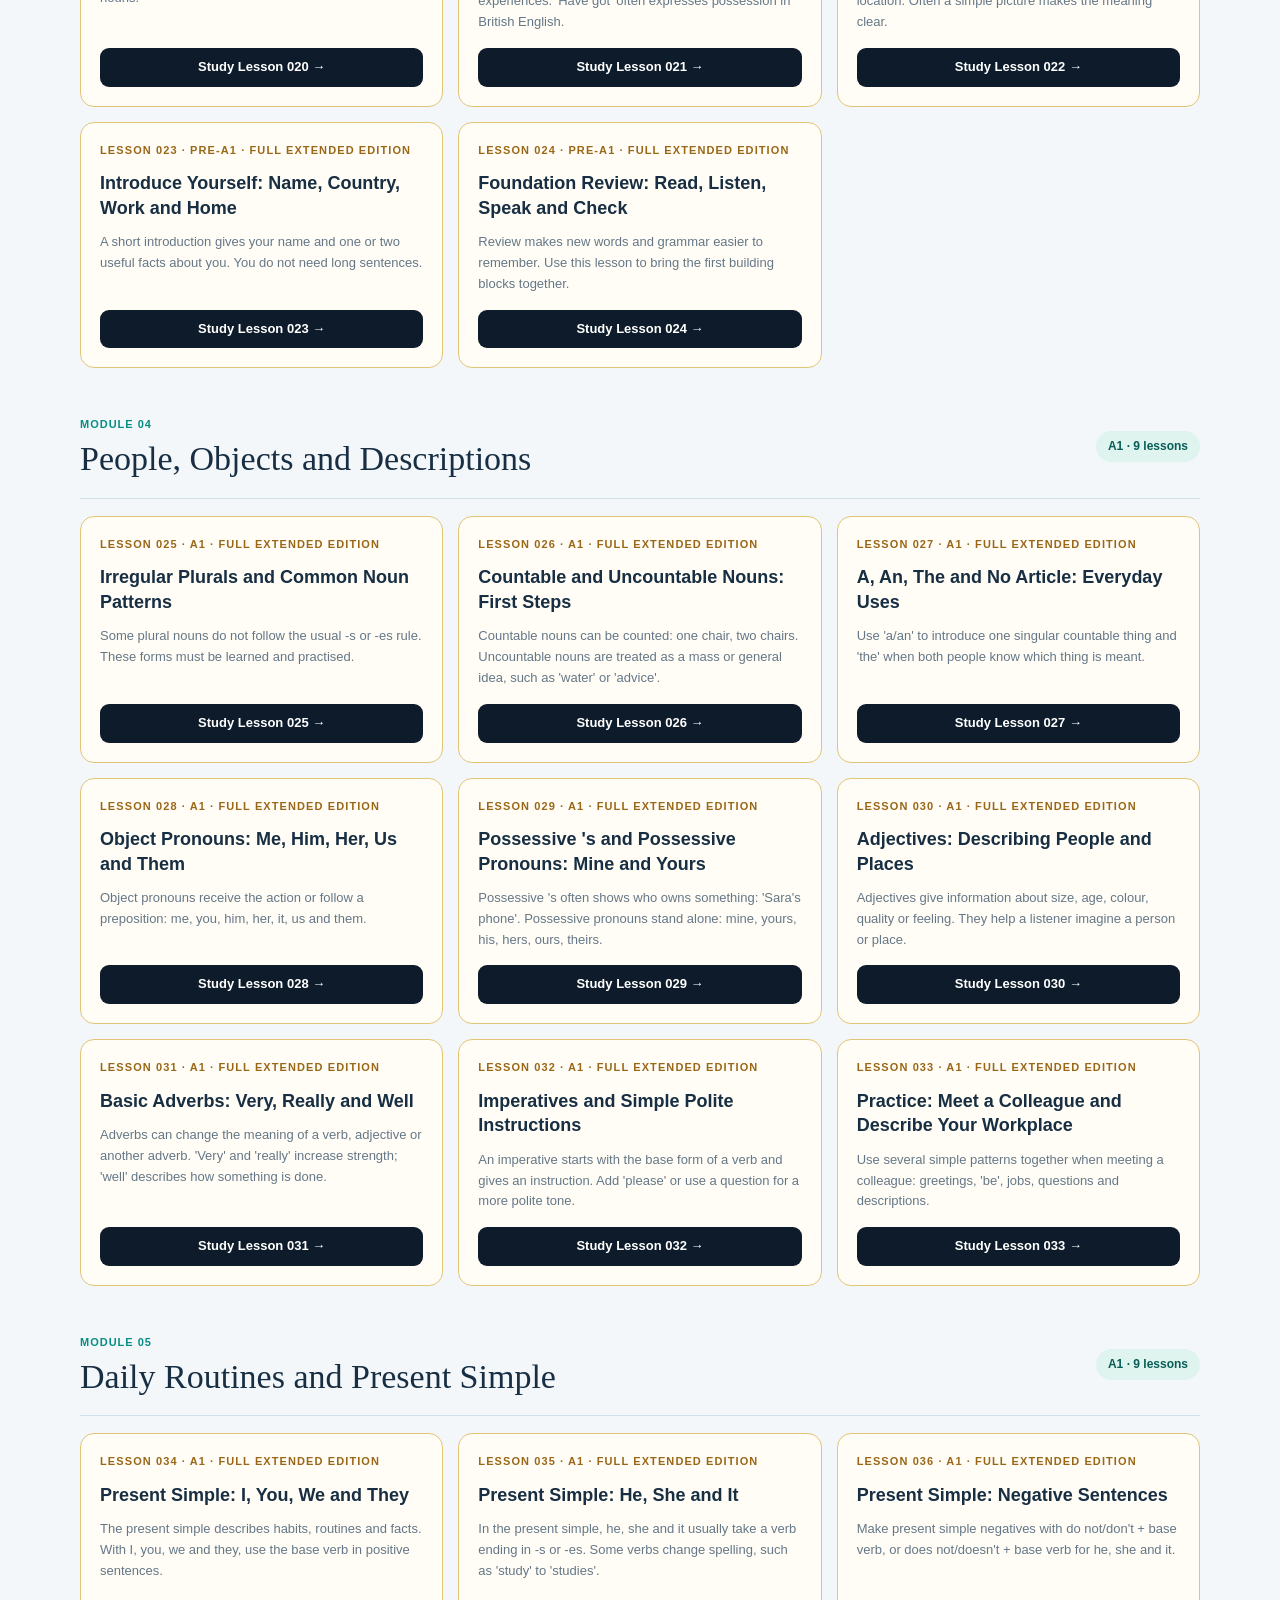
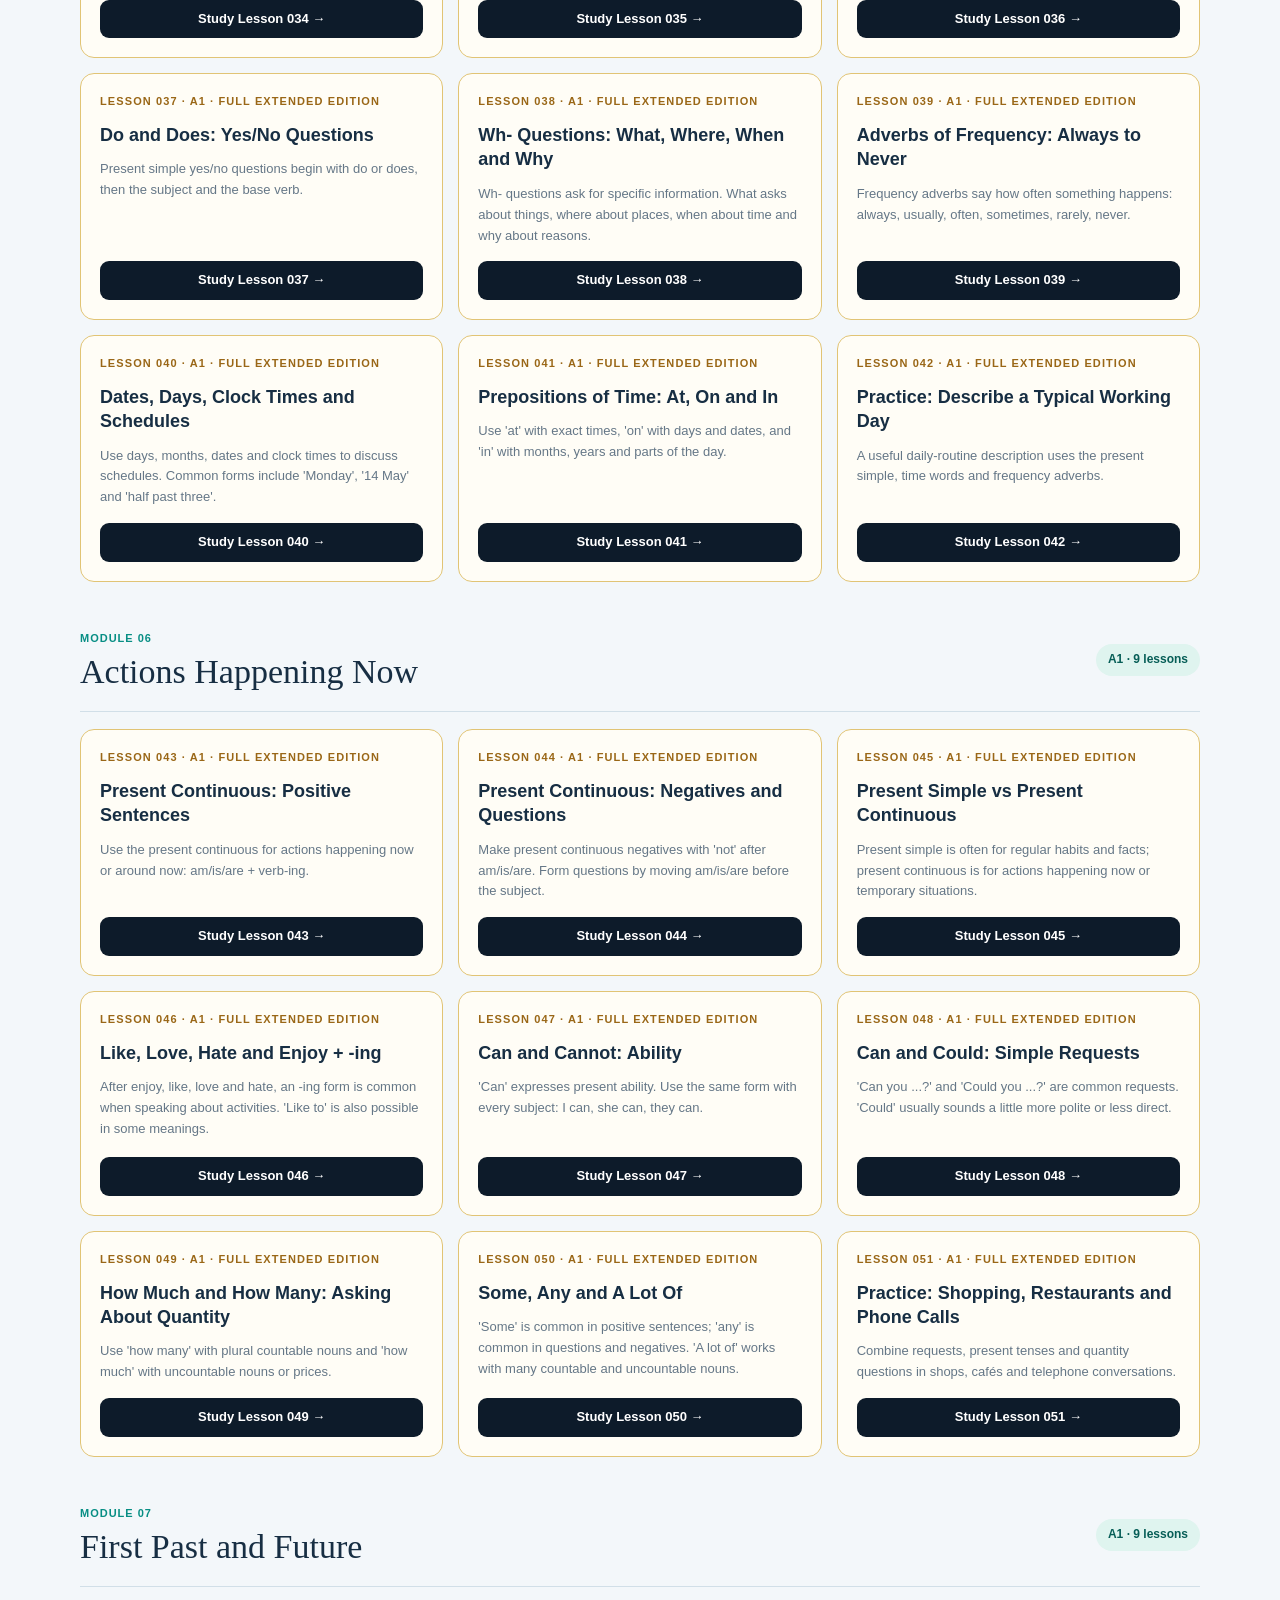
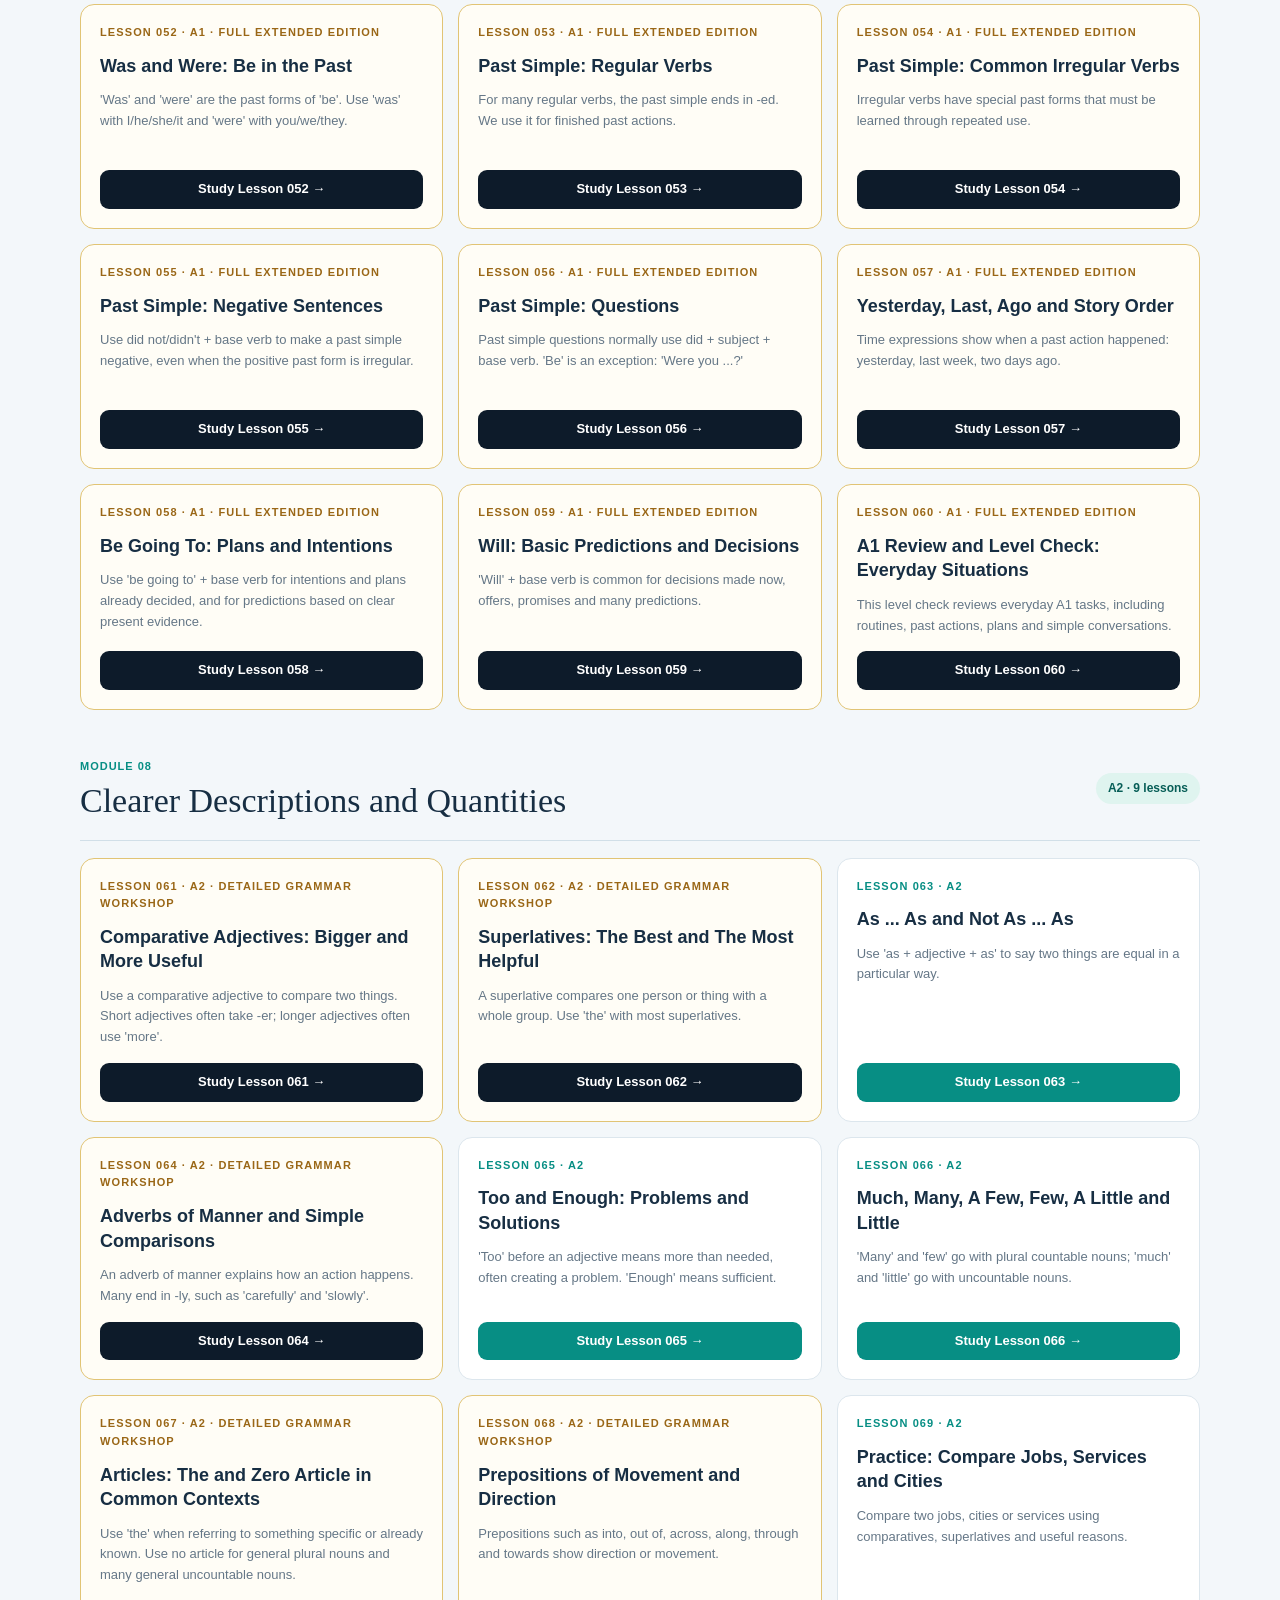
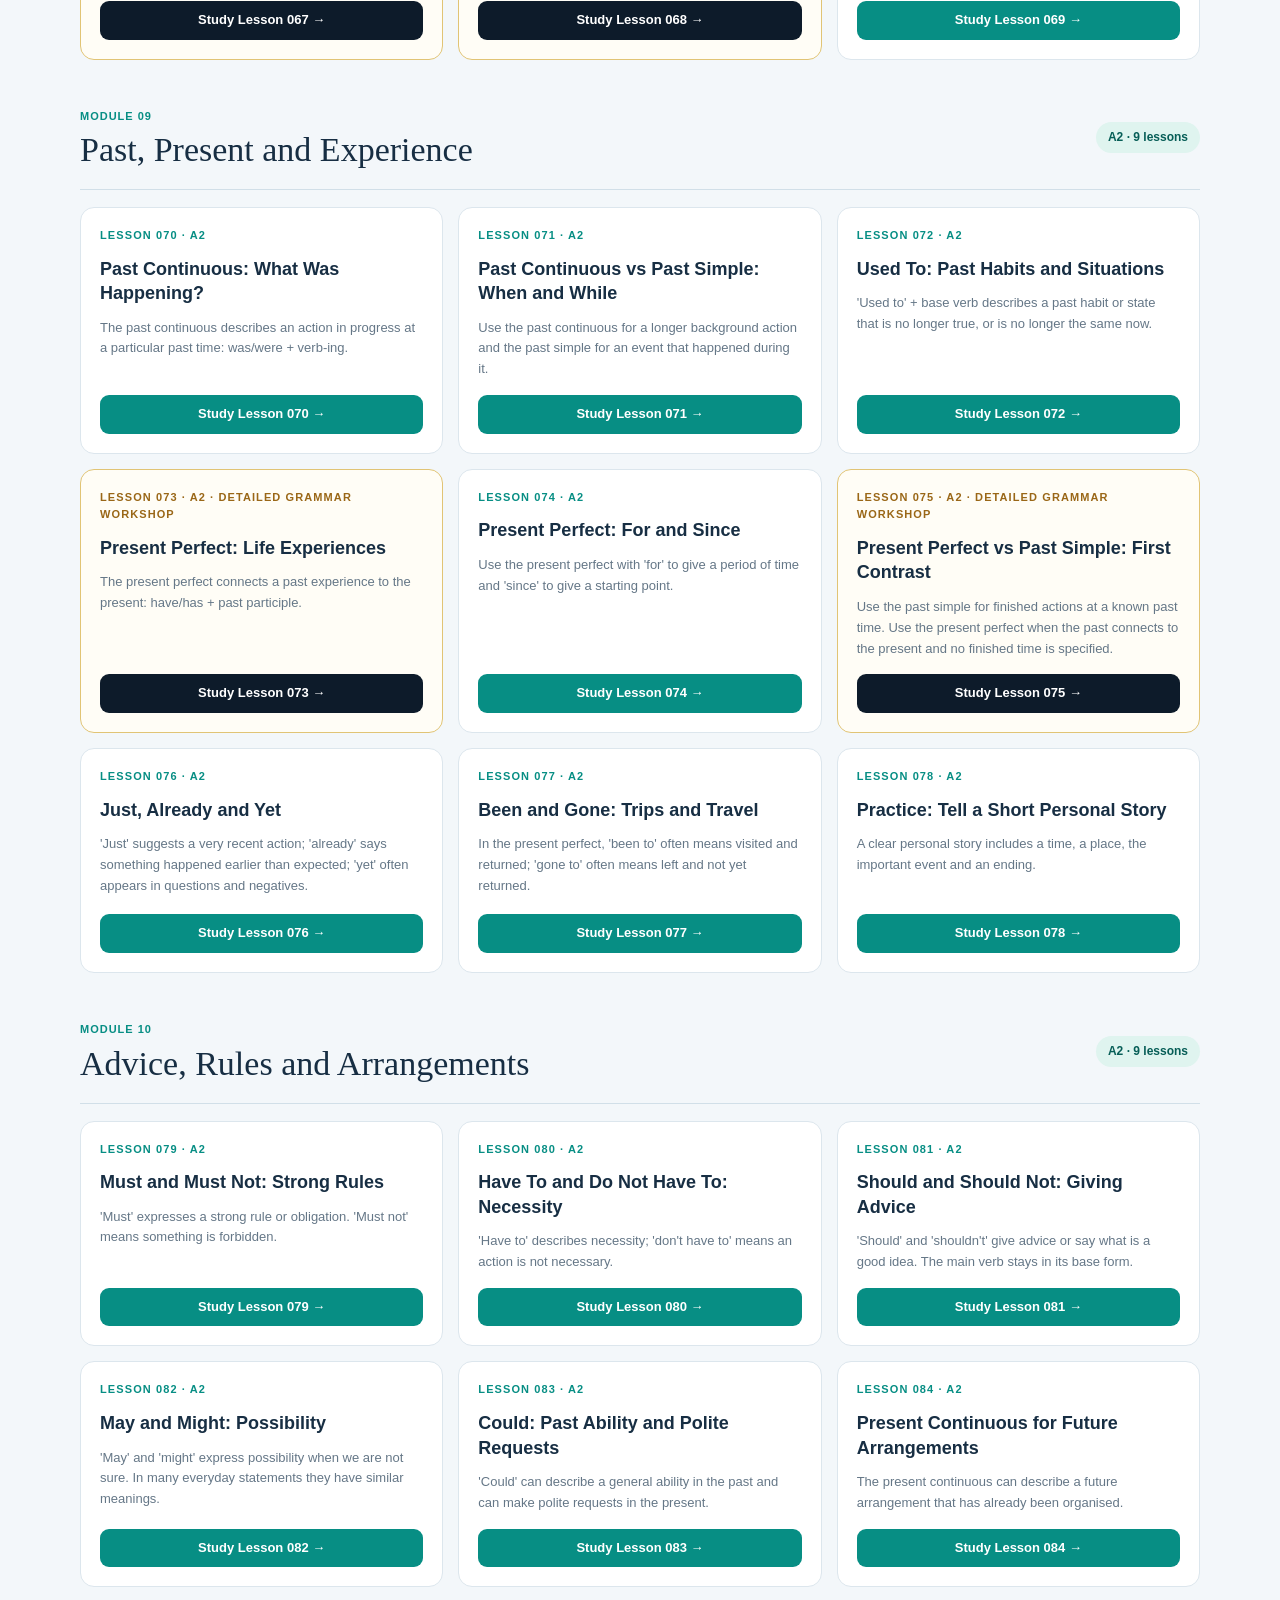
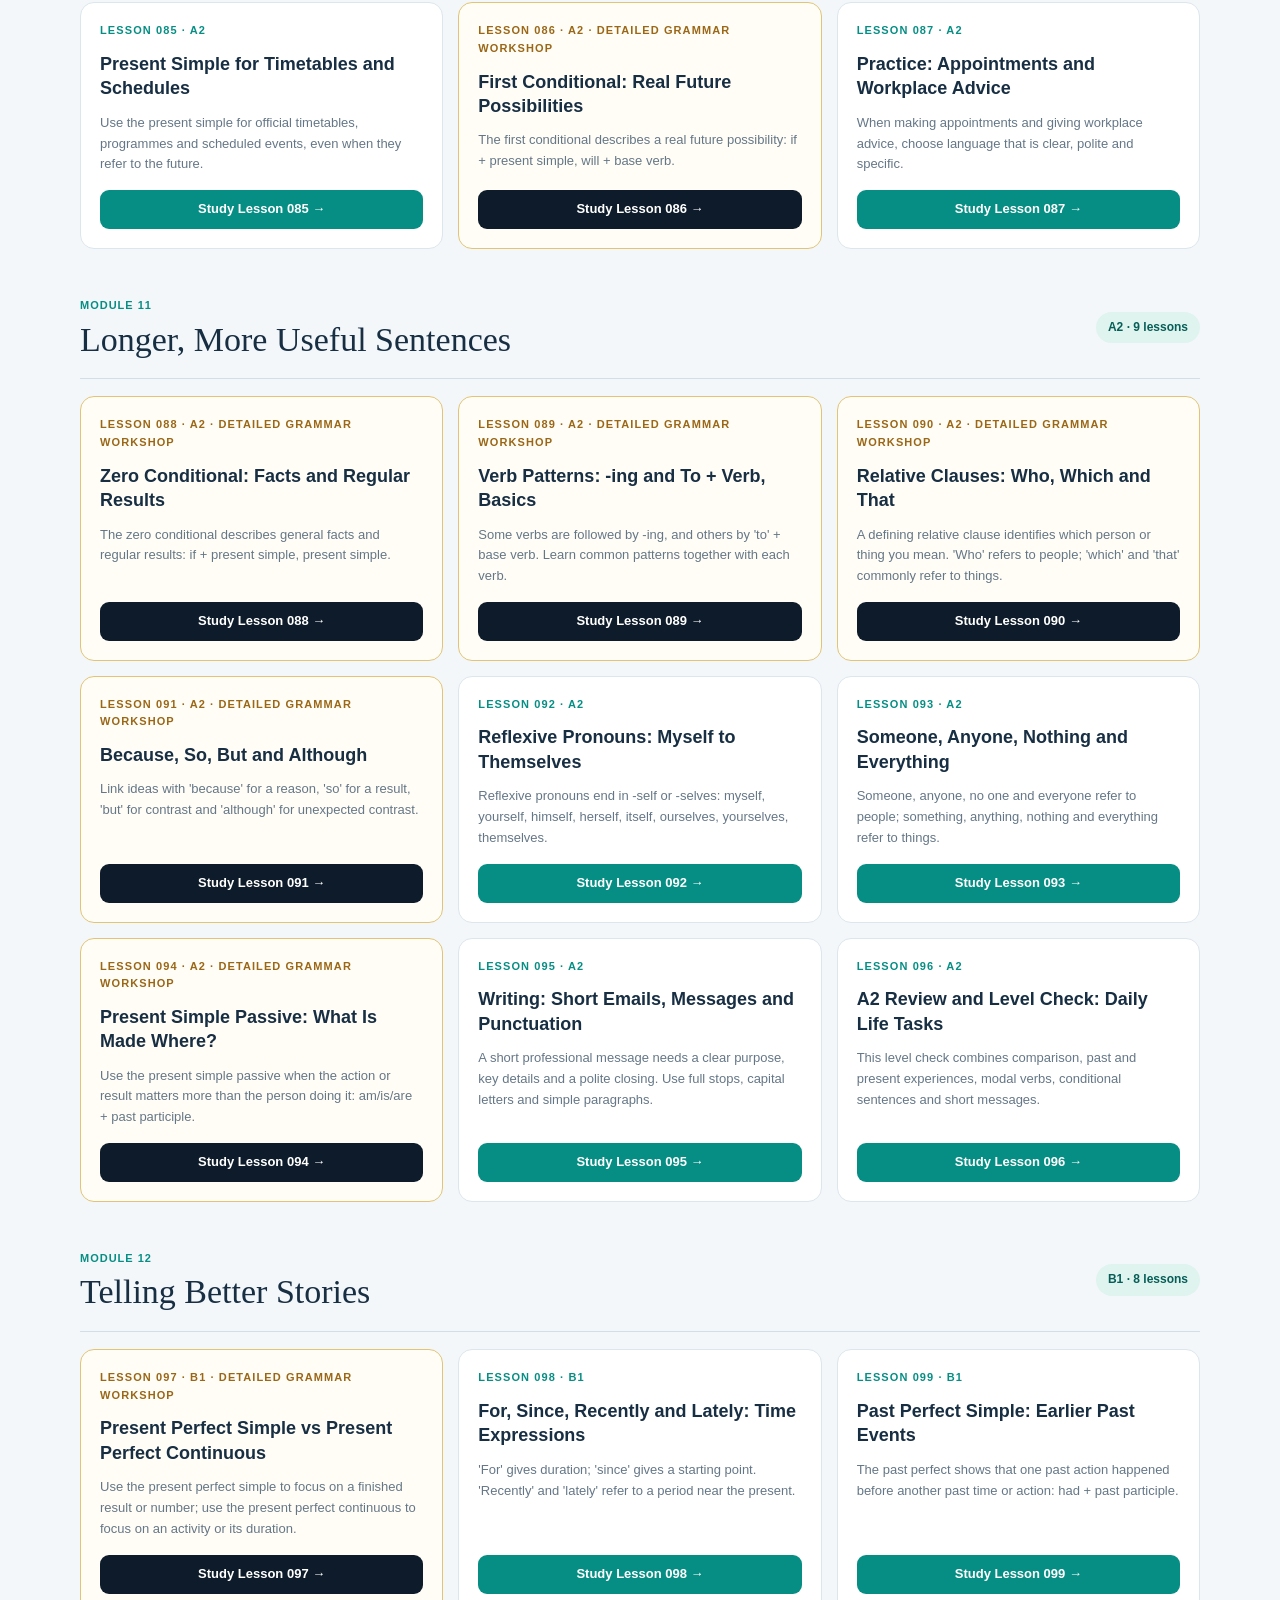
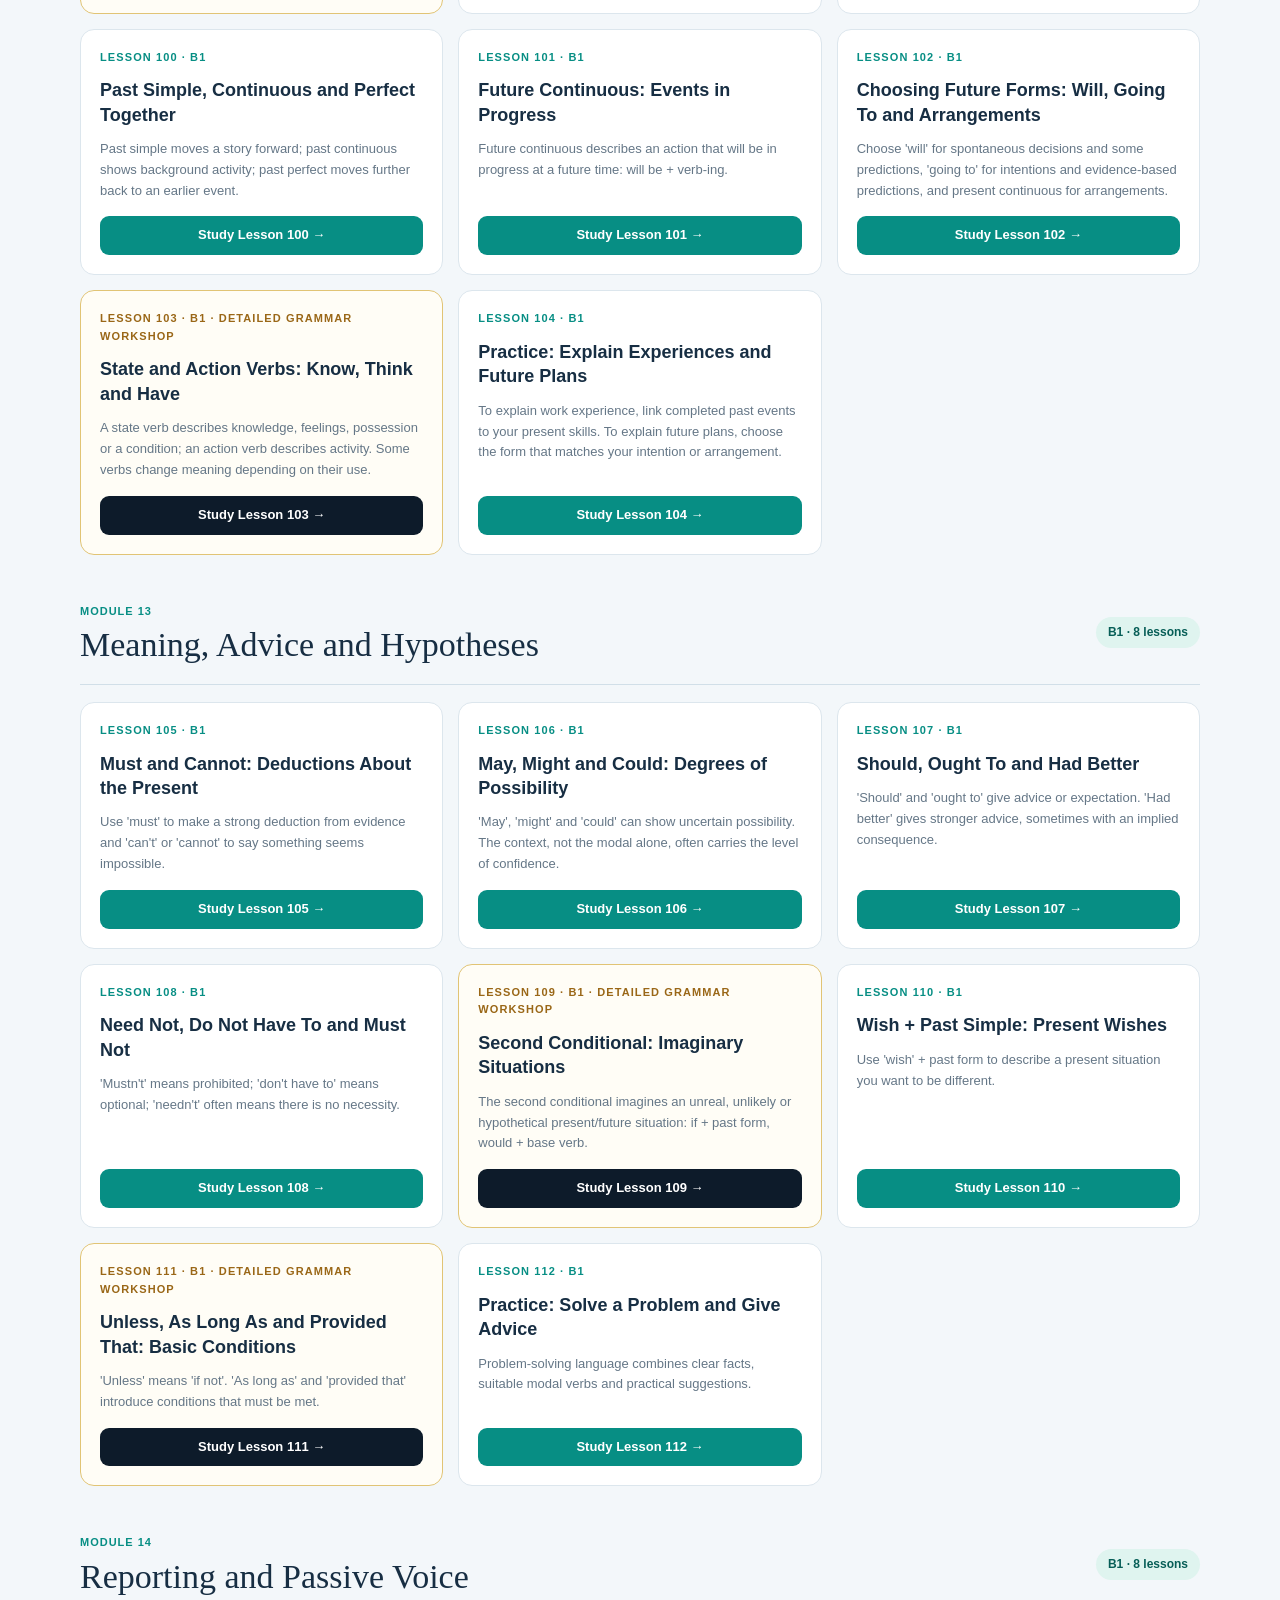
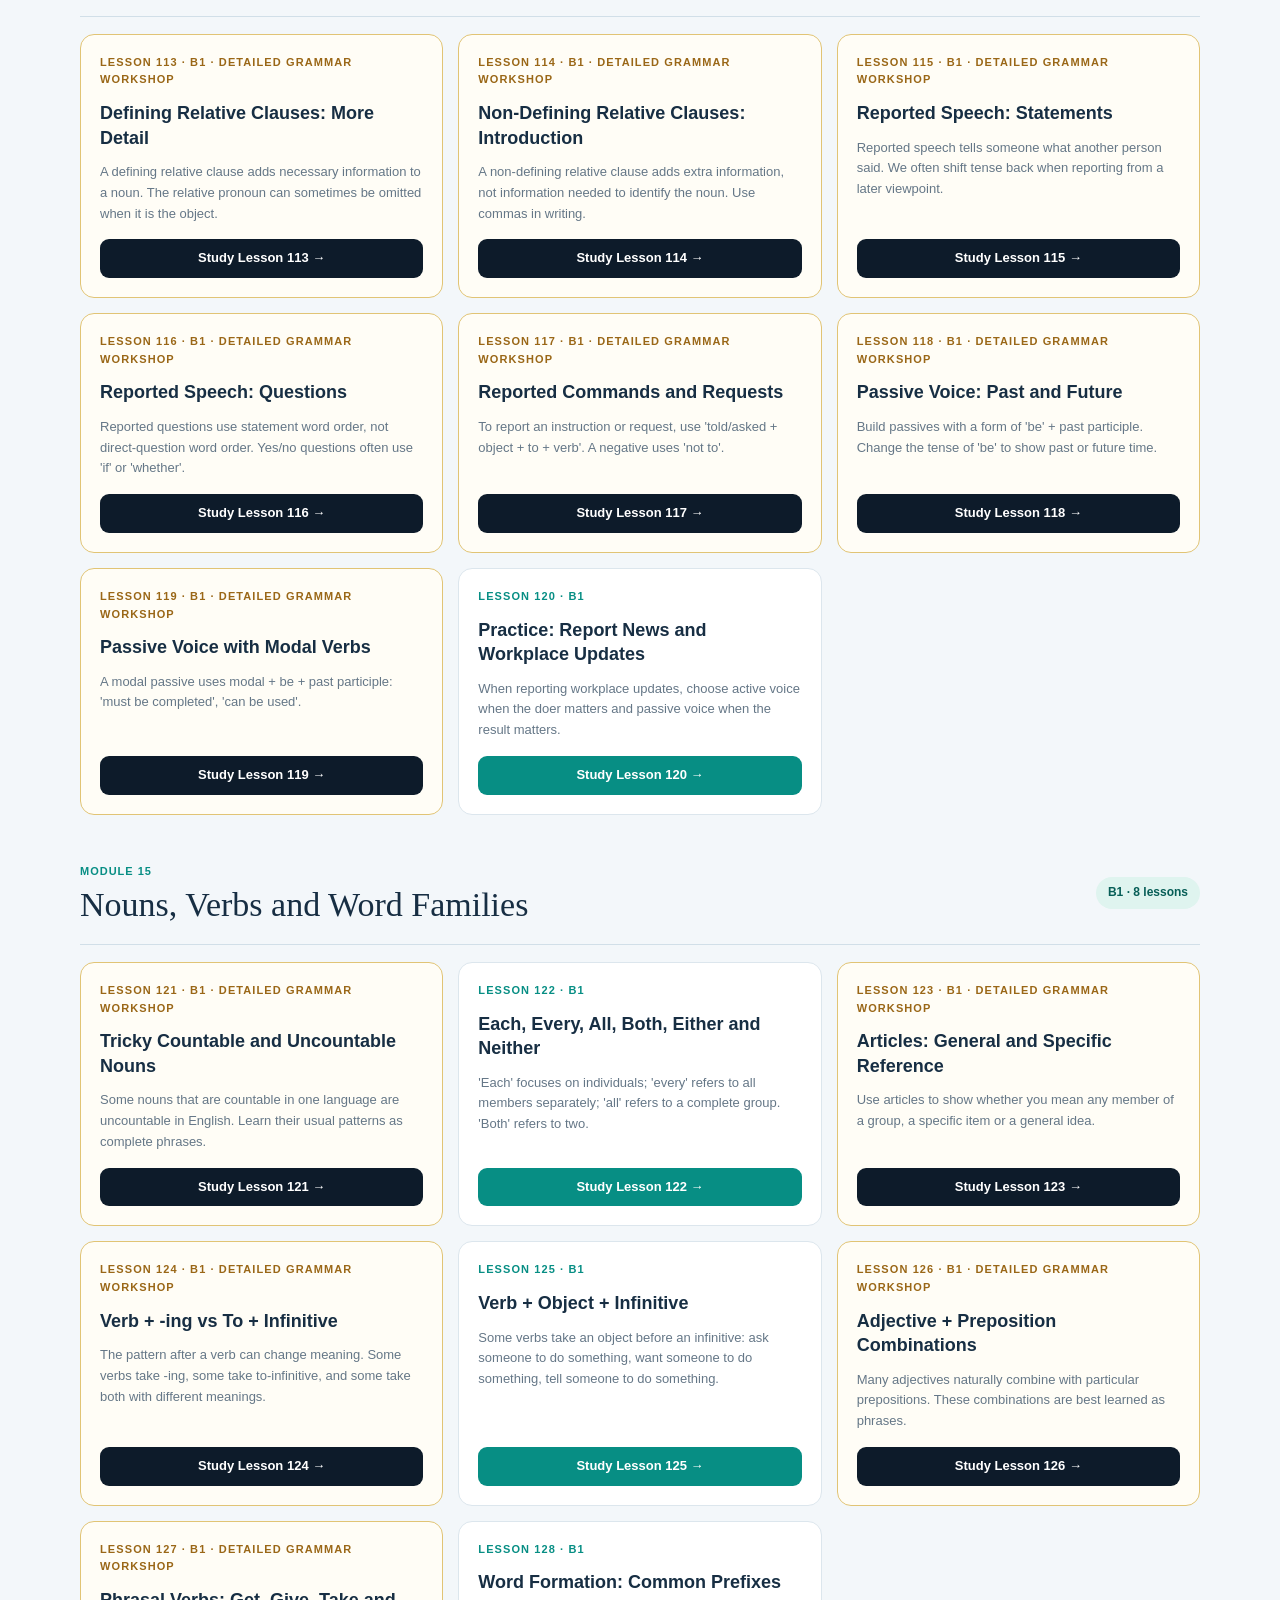
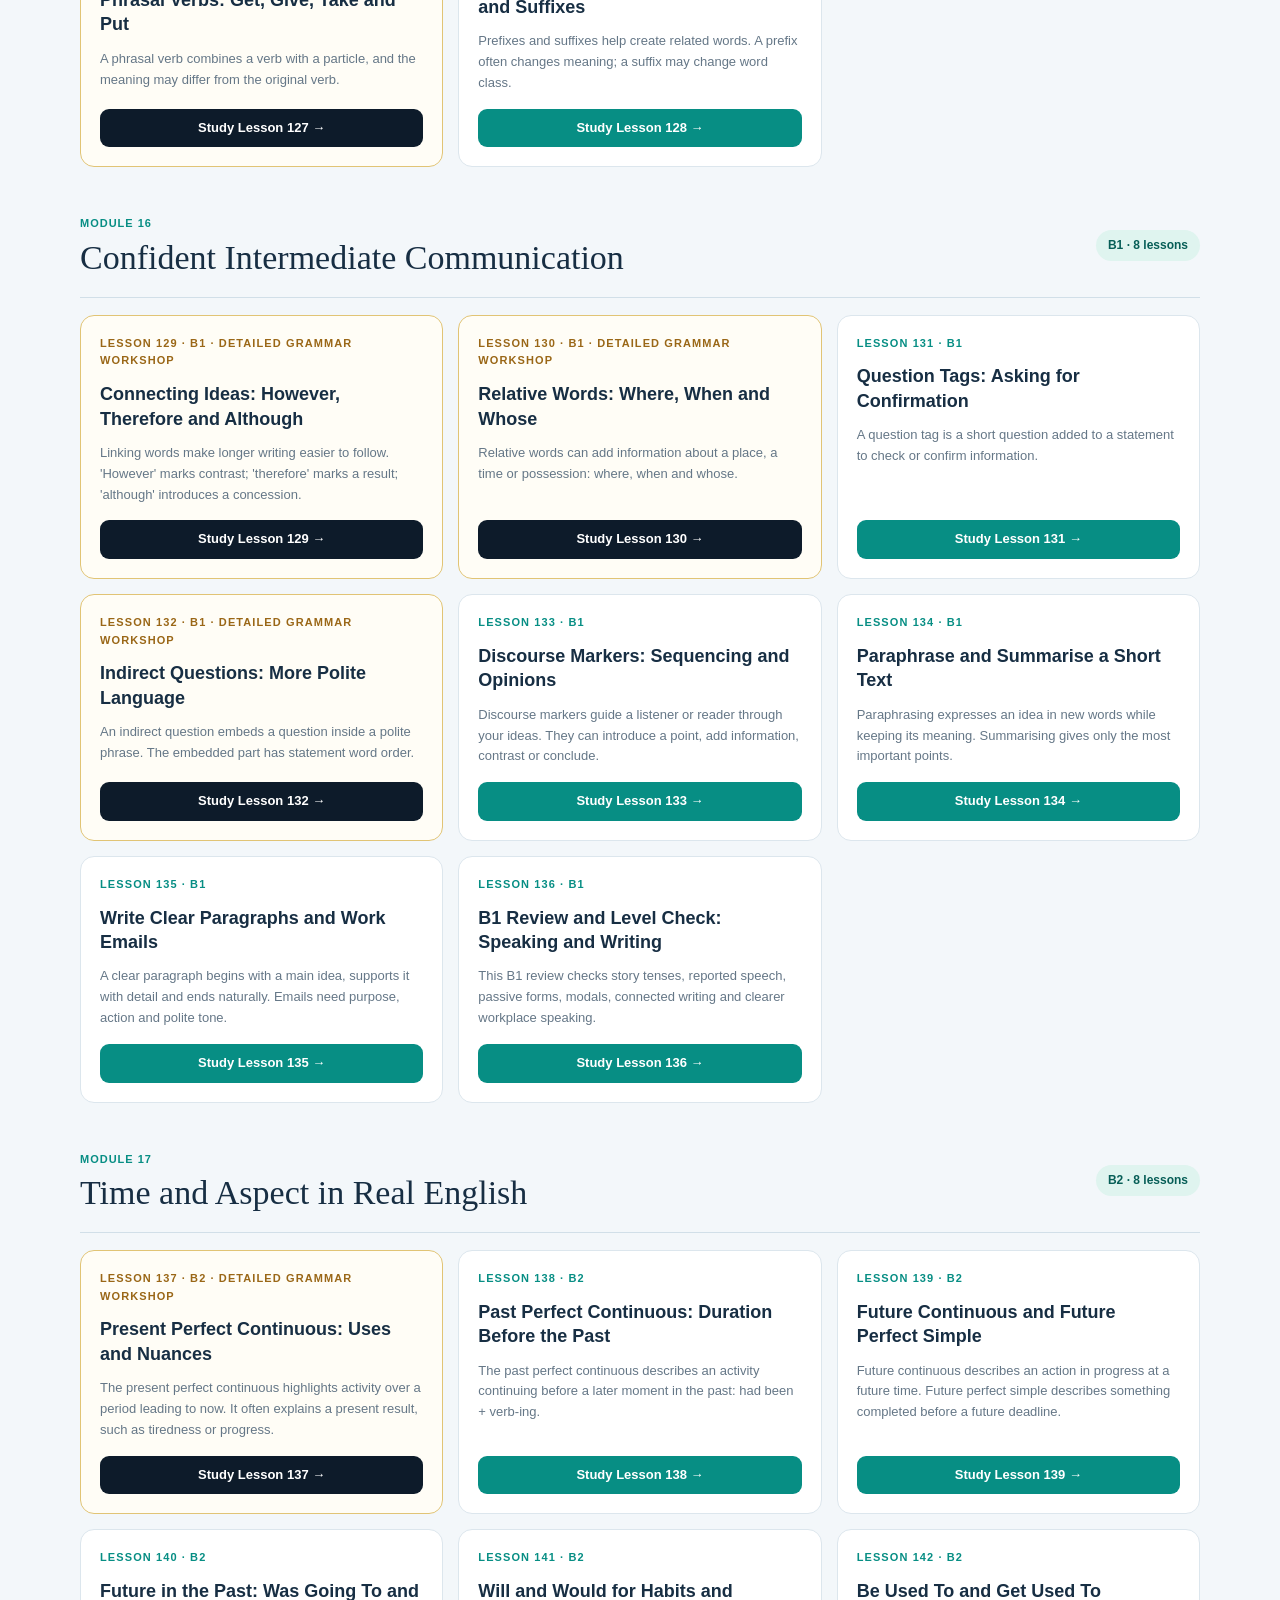
==== commit 202f3b3b: "Expand lessons 041–060 with original teaching, dialogues and practice" ====
--- a/catalog.html
+++ b/catalog.html
@@ -21,12 +21,13 @@
 <header><div class="wrap topbar"><a href="index.html" class="brand"><span class="logo">EV</span><span>Engli Vance Academy<small>Learn Clearly. Speak Confidently.</small></span></a><nav class="nav"><a href="index.html">Home</a><a href="grammar.html">Grammar Workshops</a><a href="lesson.html">Lesson 001</a></nav></div></header>
 <section class="hero"><div class="wrap"><span class="pill">THE COMPLETE ENGLISH ROADMAP</span><h1>240 lessons.<br>One learning journey.</h1><p>Explore free British English learning, from your first everyday words to advanced writing and speaking. Choose your level, find a topic and practise at your own pace.</p><div class="stats"><div class="stat"><strong>240</strong><small>Lesson Pages</small></div><div class="stat"><strong>29</strong><small>Learning Modules</small></div><div class="stat"><strong>7</strong><small>Progressive Levels</small></div></div></div></section>
 <div class="controls"><div class="wrap"><div class="search-grid"><div class="control search"><label for="search">Search for a topic or lesson number</label><input id="search" type="search" placeholder="e.g. 012, present simple, pronunciation"></div><div class="control"><label for="level">Learning level</label><select id="level"><option value="">All levels</option><option>PRE-A1</option><option>A1</option><option>A2</option><option>B1</option><option>B2</option><option>C1</option><option>C2</option></select></div><div class="control"><label for="module">Course module</label><select id="module"><option value="">All 29 modules</option></select></div><button class="reset" id="reset" type="button">Clear filters</button></div><p class="count" id="result-count" role="status" aria-live="polite">Showing 240 lessons.</p></div></div>
-<main><div class="wrap"><div class="info"><strong>Choose your lesson:</strong> Lessons 001–040 now have full extended teaching editions. Lessons 002–040 each include six teaching sections, 30 worked examples, five dialogues and 40 individually written activities with answer explanations. Questions 1–35 have answer checks; questions 36–40 are open tasks with models. Responses and progress stay on this browser. Lessons 041–240 remain available in study-guide or focused-workshop form while their full editorial expansion continues. All lessons are free.</div><div id="modules"></div></div></main>
+<main><div class="wrap"><div class="info"><strong>Choose your lesson:</strong> Lessons 001–060 now have full extended teaching editions. Lessons 002–060 each include six teaching sections, 30 worked examples, five dialogues and 40 individually written activities with answer explanations. Questions 1–35 have answer checks; questions 36–40 are open tasks with models. Responses and progress stay on this browser. Lessons 061–240 remain available in study-guide or focused-workshop form while their full editorial expansion continues. All lessons are free.</div><div id="modules"></div></div></main>
 <footer><strong>Engli Vance Academy</strong><p>Learn Clearly. Speak Confidently.</p><p>Free British English learning · © 2026 Engli Vance Academy</p></footer>
 <script src="course-data.js"></script>
 <script src="full-lessons.js?v=20261103-full1"></script>
 <script src="foundation-lessons.js?v=20261103-foundation1"></script>
 <script src="a1-lessons.js?v=20261103-a1-1"></script>
+<script src="a1-completion.js?v=20261103-a1-completion1"></script>
 <script src="grammar-expansions.js"></script>
 <script>
 (function(){
